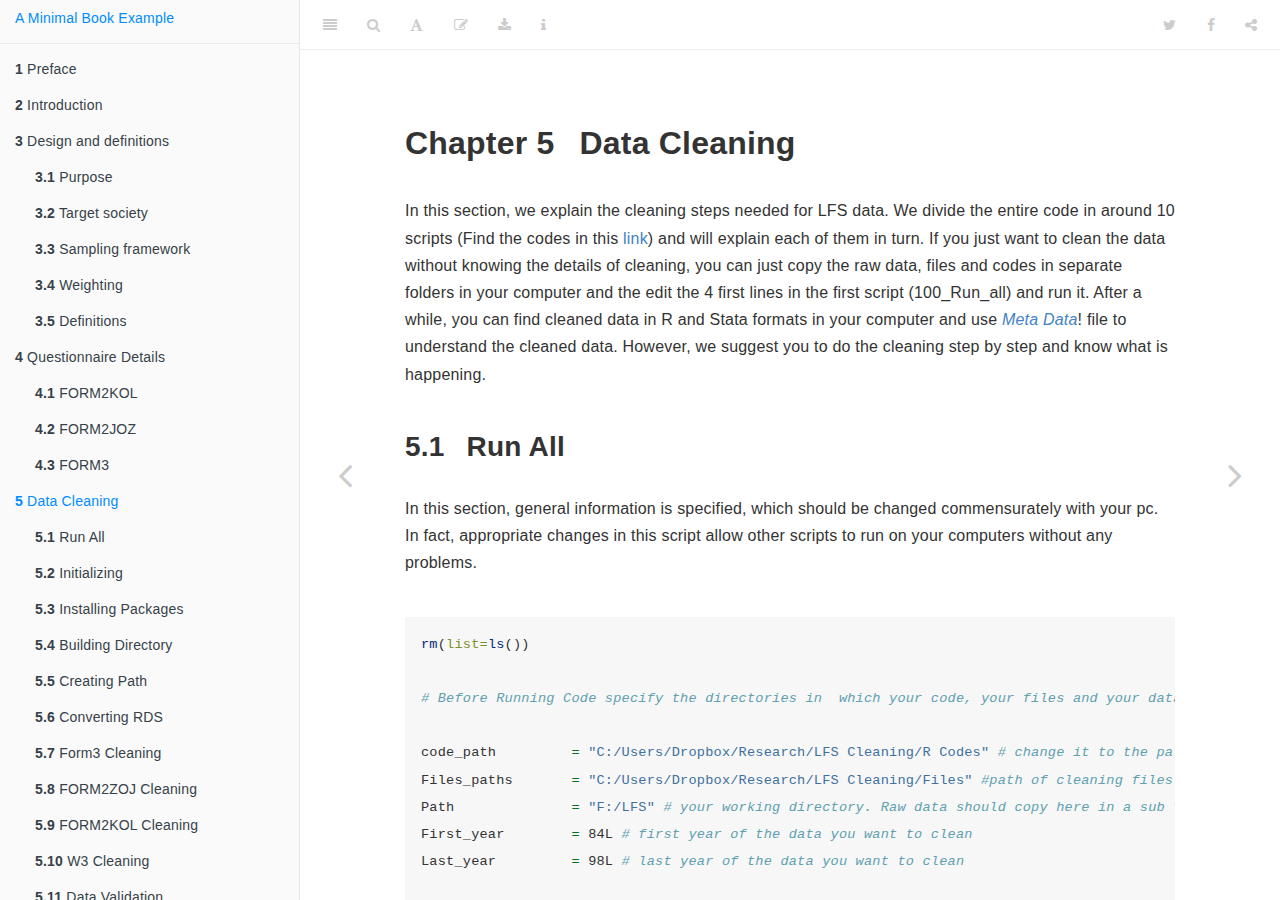
==== docs/data-cleaning.html @ 7b684237 "creating doc folder and update index.Rmd" ====
<!DOCTYPE html>
<html lang="" xml:lang="">
<head>

  <meta charset="utf-8" />
  <meta http-equiv="X-UA-Compatible" content="IE=edge" />
  <title>Chapter 5 Data Cleaning | Iran Labor Force Survey</title>
  <meta name="description" content="This is a minimal example of using the bookdown package to write a book. The output format for this example is bookdown::gitbook." />
  <meta name="generator" content="bookdown 0.22 and GitBook 2.6.7" />

  <meta property="og:title" content="Chapter 5 Data Cleaning | Iran Labor Force Survey" />
  <meta property="og:type" content="book" />
  
  
  <meta property="og:description" content="This is a minimal example of using the bookdown package to write a book. The output format for this example is bookdown::gitbook." />
  <meta name="github-repo" content="rstudio/bookdown-demo" />

  <meta name="twitter:card" content="summary" />
  <meta name="twitter:title" content="Chapter 5 Data Cleaning | Iran Labor Force Survey" />
  
  <meta name="twitter:description" content="This is a minimal example of using the bookdown package to write a book. The output format for this example is bookdown::gitbook." />
  

<meta name="author" content="Naser Amanzadeh, Ali Naghizadeh" />



  <meta name="viewport" content="width=device-width, initial-scale=1" />
  <meta name="apple-mobile-web-app-capable" content="yes" />
  <meta name="apple-mobile-web-app-status-bar-style" content="black" />
  
  
<link rel="prev" href="questionnaire-details.html"/>
<link rel="next" href="descriptive-evidence.html"/>
<script src="libs/header-attrs-2.9/header-attrs.js"></script>
<script src="libs/jquery-2.2.3/jquery.min.js"></script>
<link href="libs/gitbook-2.6.7/css/style.css" rel="stylesheet" />
<link href="libs/gitbook-2.6.7/css/plugin-table.css" rel="stylesheet" />
<link href="libs/gitbook-2.6.7/css/plugin-bookdown.css" rel="stylesheet" />
<link href="libs/gitbook-2.6.7/css/plugin-highlight.css" rel="stylesheet" />
<link href="libs/gitbook-2.6.7/css/plugin-search.css" rel="stylesheet" />
<link href="libs/gitbook-2.6.7/css/plugin-fontsettings.css" rel="stylesheet" />
<link href="libs/gitbook-2.6.7/css/plugin-clipboard.css" rel="stylesheet" />









<link href="libs/anchor-sections-1.0.1/anchor-sections.css" rel="stylesheet" />
<script src="libs/anchor-sections-1.0.1/anchor-sections.js"></script>
<script src="libs/kePrint-0.0.1/kePrint.js"></script>
<link href="libs/lightable-0.0.1/lightable.css" rel="stylesheet" />
<link href="libs/bsTable-3.3.7/bootstrapTable.min.css" rel="stylesheet" />
<script src="libs/bsTable-3.3.7/bootstrapTable.js"></script>


<style type="text/css">
pre > code.sourceCode { white-space: pre; position: relative; }
pre > code.sourceCode > span { display: inline-block; line-height: 1.25; }
pre > code.sourceCode > span:empty { height: 1.2em; }
.sourceCode { overflow: visible; }
code.sourceCode > span { color: inherit; text-decoration: inherit; }
pre.sourceCode { margin: 0; }
@media screen {
div.sourceCode { overflow: auto; }
}
@media print {
pre > code.sourceCode { white-space: pre-wrap; }
pre > code.sourceCode > span { text-indent: -5em; padding-left: 5em; }
}
pre.numberSource code
  { counter-reset: source-line 0; }
pre.numberSource code > span
  { position: relative; left: -4em; counter-increment: source-line; }
pre.numberSource code > span > a:first-child::before
  { content: counter(source-line);
    position: relative; left: -1em; text-align: right; vertical-align: baseline;
    border: none; display: inline-block;
    -webkit-touch-callout: none; -webkit-user-select: none;
    -khtml-user-select: none; -moz-user-select: none;
    -ms-user-select: none; user-select: none;
    padding: 0 4px; width: 4em;
    color: #aaaaaa;
  }
pre.numberSource { margin-left: 3em; border-left: 1px solid #aaaaaa;  padding-left: 4px; }
div.sourceCode
  {   }
@media screen {
pre > code.sourceCode > span > a:first-child::before { text-decoration: underline; }
}
code span.al { color: #ff0000; font-weight: bold; } /* Alert */
code span.an { color: #60a0b0; font-weight: bold; font-style: italic; } /* Annotation */
code span.at { color: #7d9029; } /* Attribute */
code span.bn { color: #40a070; } /* BaseN */
code span.bu { } /* BuiltIn */
code span.cf { color: #007020; font-weight: bold; } /* ControlFlow */
code span.ch { color: #4070a0; } /* Char */
code span.cn { color: #880000; } /* Constant */
code span.co { color: #60a0b0; font-style: italic; } /* Comment */
code span.cv { color: #60a0b0; font-weight: bold; font-style: italic; } /* CommentVar */
code span.do { color: #ba2121; font-style: italic; } /* Documentation */
code span.dt { color: #902000; } /* DataType */
code span.dv { color: #40a070; } /* DecVal */
code span.er { color: #ff0000; font-weight: bold; } /* Error */
code span.ex { } /* Extension */
code span.fl { color: #40a070; } /* Float */
code span.fu { color: #06287e; } /* Function */
code span.im { } /* Import */
code span.in { color: #60a0b0; font-weight: bold; font-style: italic; } /* Information */
code span.kw { color: #007020; font-weight: bold; } /* Keyword */
code span.op { color: #666666; } /* Operator */
code span.ot { color: #007020; } /* Other */
code span.pp { color: #bc7a00; } /* Preprocessor */
code span.sc { color: #4070a0; } /* SpecialChar */
code span.ss { color: #bb6688; } /* SpecialString */
code span.st { color: #4070a0; } /* String */
code span.va { color: #19177c; } /* Variable */
code span.vs { color: #4070a0; } /* VerbatimString */
code span.wa { color: #60a0b0; font-weight: bold; font-style: italic; } /* Warning */
</style>


<link rel="stylesheet" href="style.css" type="text/css" />
</head>

<body>



  <div class="book without-animation with-summary font-size-2 font-family-1" data-basepath=".">

    <div class="book-summary">
      <nav role="navigation">

<ul class="summary">
<li><a href="./">A Minimal Book Example</a></li>

<li class="divider"></li>
<li class="chapter" data-level="1" data-path="index.html"><a href="index.html"><i class="fa fa-check"></i><b>1</b> Preface</a></li>
<li class="chapter" data-level="2" data-path="intro.html"><a href="intro.html"><i class="fa fa-check"></i><b>2</b> Introduction</a></li>
<li class="chapter" data-level="3" data-path="Design-Definitions.html"><a href="Design-Definitions.html"><i class="fa fa-check"></i><b>3</b> Design and definitions</a>
<ul>
<li class="chapter" data-level="3.1" data-path="Design-Definitions.html"><a href="Design-Definitions.html#purpose"><i class="fa fa-check"></i><b>3.1</b> Purpose</a></li>
<li class="chapter" data-level="3.2" data-path="Design-Definitions.html"><a href="Design-Definitions.html#target-society"><i class="fa fa-check"></i><b>3.2</b> Target society</a></li>
<li class="chapter" data-level="3.3" data-path="Design-Definitions.html"><a href="Design-Definitions.html#sampling-framework"><i class="fa fa-check"></i><b>3.3</b> Sampling framework</a></li>
<li class="chapter" data-level="3.4" data-path="Design-Definitions.html"><a href="Design-Definitions.html#weighting"><i class="fa fa-check"></i><b>3.4</b> Weighting</a></li>
<li class="chapter" data-level="3.5" data-path="Design-Definitions.html"><a href="Design-Definitions.html#definitions"><i class="fa fa-check"></i><b>3.5</b> Definitions</a></li>
</ul></li>
<li class="chapter" data-level="4" data-path="questionnaire-details.html"><a href="questionnaire-details.html"><i class="fa fa-check"></i><b>4</b> Questionnaire Details</a>
<ul>
<li class="chapter" data-level="4.1" data-path="questionnaire-details.html"><a href="questionnaire-details.html#form2kol"><i class="fa fa-check"></i><b>4.1</b> FORM2KOL</a></li>
<li class="chapter" data-level="4.2" data-path="questionnaire-details.html"><a href="questionnaire-details.html#form2joz"><i class="fa fa-check"></i><b>4.2</b> FORM2JOZ</a></li>
<li class="chapter" data-level="4.3" data-path="questionnaire-details.html"><a href="questionnaire-details.html#form3"><i class="fa fa-check"></i><b>4.3</b> FORM3</a></li>
</ul></li>
<li class="chapter" data-level="5" data-path="data-cleaning.html"><a href="data-cleaning.html"><i class="fa fa-check"></i><b>5</b> Data Cleaning</a>
<ul>
<li class="chapter" data-level="5.1" data-path="data-cleaning.html"><a href="data-cleaning.html#run-all"><i class="fa fa-check"></i><b>5.1</b> Run All</a></li>
<li class="chapter" data-level="5.2" data-path="data-cleaning.html"><a href="data-cleaning.html#initializing"><i class="fa fa-check"></i><b>5.2</b> Initializing</a></li>
<li class="chapter" data-level="5.3" data-path="data-cleaning.html"><a href="data-cleaning.html#installing-packages"><i class="fa fa-check"></i><b>5.3</b> Installing Packages</a></li>
<li class="chapter" data-level="5.4" data-path="data-cleaning.html"><a href="data-cleaning.html#building-directory"><i class="fa fa-check"></i><b>5.4</b> Building Directory</a></li>
<li class="chapter" data-level="5.5" data-path="data-cleaning.html"><a href="data-cleaning.html#creating-path"><i class="fa fa-check"></i><b>5.5</b> Creating Path</a></li>
<li class="chapter" data-level="5.6" data-path="data-cleaning.html"><a href="data-cleaning.html#converting-rds"><i class="fa fa-check"></i><b>5.6</b> Converting RDS</a></li>
<li class="chapter" data-level="5.7" data-path="data-cleaning.html"><a href="data-cleaning.html#form3-cleaning"><i class="fa fa-check"></i><b>5.7</b> Form3 Cleaning</a>
<ul>
<li class="chapter" data-level="5.7.1" data-path="data-cleaning.html"><a href="data-cleaning.html#renaming-variables-and-integrating-data"><i class="fa fa-check"></i><b>5.7.1</b> Renaming variables and integrating data</a></li>
<li class="chapter" data-level="5.7.2" data-path="data-cleaning.html"><a href="data-cleaning.html#label-assimilations"><i class="fa fa-check"></i><b>5.7.2</b> Label assimilations</a></li>
<li class="chapter" data-level="5.7.3" data-path="data-cleaning.html"><a href="data-cleaning.html#unknowns"><i class="fa fa-check"></i><b>5.7.3</b> Unknowns</a></li>
<li class="chapter" data-level="5.7.4" data-path="data-cleaning.html"><a href="data-cleaning.html#creating-nr"><i class="fa fa-check"></i><b>5.7.4</b> Creating NR</a></li>
<li class="chapter" data-level="5.7.5" data-path="data-cleaning.html"><a href="data-cleaning.html#changing-type-of-variables"><i class="fa fa-check"></i><b>5.7.5</b> Changing type of variables</a></li>
<li class="chapter" data-level="5.7.6" data-path="data-cleaning.html"><a href="data-cleaning.html#correcting-time-and-day-inconsistencies"><i class="fa fa-check"></i><b>5.7.6</b> Correcting time and day inconsistencies</a></li>
<li class="chapter" data-level="5.7.7" data-path="data-cleaning.html"><a href="data-cleaning.html#integrating-f3_d10"><i class="fa fa-check"></i><b>5.7.7</b> Integrating F3_D10</a></li>
</ul></li>
<li class="chapter" data-level="5.8" data-path="data-cleaning.html"><a href="data-cleaning.html#form2zoj-cleaning"><i class="fa fa-check"></i><b>5.8</b> FORM2ZOJ Cleaning</a>
<ul>
<li class="chapter" data-level="5.8.1" data-path="data-cleaning.html"><a href="data-cleaning.html#renaming-variables-and-integrating-data-1"><i class="fa fa-check"></i><b>5.8.1</b> Renaming variables and integrating data</a></li>
<li class="chapter" data-level="5.8.2" data-path="data-cleaning.html"><a href="data-cleaning.html#changing-type-renaming-labels-creating-nr"><i class="fa fa-check"></i><b>5.8.2</b> Changing Type, Renaming Labels, Creating NR</a></li>
</ul></li>
<li class="chapter" data-level="5.9" data-path="data-cleaning.html"><a href="data-cleaning.html#form2kol-cleaning"><i class="fa fa-check"></i><b>5.9</b> FORM2KOL Cleaning</a></li>
<li class="chapter" data-level="5.10" data-path="data-cleaning.html"><a href="data-cleaning.html#w3-cleaning"><i class="fa fa-check"></i><b>5.10</b> W3 Cleaning</a>
<ul>
<li class="chapter" data-level="5.10.1" data-path="data-cleaning.html"><a href="data-cleaning.html#renaming-variables-and-integrating-data-2"><i class="fa fa-check"></i><b>5.10.1</b> Renaming variables and integrating data</a></li>
<li class="chapter" data-level="5.10.2" data-path="data-cleaning.html"><a href="data-cleaning.html#weigthadjusment"><i class="fa fa-check"></i><b>5.10.2</b> WeigthAdjusment</a></li>
</ul></li>
<li class="chapter" data-level="5.11" data-path="data-cleaning.html"><a href="data-cleaning.html#data-validation"><i class="fa fa-check"></i><b>5.11</b> Data Validation</a></li>
<li class="chapter" data-level="5.12" data-path="data-cleaning.html"><a href="data-cleaning.html#exporting-dta"><i class="fa fa-check"></i><b>5.12</b> Exporting DTA</a></li>
<li class="chapter" data-level="5.13" data-path="data-cleaning.html"><a href="data-cleaning.html#correcting-inconsistencies"><i class="fa fa-check"></i><b>5.13</b> Correcting Inconsistencies</a>
<ul>
<li class="chapter" data-level="5.13.1" data-path="data-cleaning.html"><a href="data-cleaning.html#panel-inconsistency"><i class="fa fa-check"></i><b>5.13.1</b> Panel Inconsistency</a></li>
</ul></li>
</ul></li>
<li class="chapter" data-level="6" data-path="descriptive-evidence.html"><a href="descriptive-evidence.html"><i class="fa fa-check"></i><b>6</b> Descriptive Evidence</a>
<ul>
<li class="chapter" data-level="6.1" data-path="descriptive-evidence.html"><a href="descriptive-evidence.html#employment"><i class="fa fa-check"></i><b>6.1</b> Employment</a></li>
<li class="chapter" data-level="6.2" data-path="descriptive-evidence.html"><a href="descriptive-evidence.html#unemployment"><i class="fa fa-check"></i><b>6.2</b> Unemployment</a></li>
<li class="chapter" data-level="6.3" data-path="descriptive-evidence.html"><a href="descriptive-evidence.html#participation"><i class="fa fa-check"></i><b>6.3</b> Participation</a></li>
</ul></li>
<li class="chapter" data-level="" data-path="references.html"><a href="references.html"><i class="fa fa-check"></i>References</a></li>
<li class="divider"></li>
<li><a href="https://github.com/rstudio/bookdown" target="blank">Published with bookdown</a></li>

</ul>

      </nav>
    </div>

    <div class="book-body">
      <div class="body-inner">
        <div class="book-header" role="navigation">
          <h1>
            <i class="fa fa-circle-o-notch fa-spin"></i><a href="./">Iran Labor Force Survey</a>
          </h1>
        </div>

        <div class="page-wrapper" tabindex="-1" role="main">
          <div class="page-inner">

            <section class="normal" id="section-">
<div id="data-cleaning" class="section level1" number="5">
<h1><span class="header-section-number">Chapter 5</span> Data Cleaning</h1>
<p>In this section, we explain the cleaning steps needed for LFS data. We divide the entire code in around 10 scripts (Find the codes in this <a href="https://github.com/TeIAS-LFS/Iran-Labor-Force-Survey/tree/master/R%20Codes">link</a>) and will explain each of them in turn. If you just want to clean the data without knowing the details of cleaning, you can just copy the raw data, files and codes in separate folders in your computer and the edit the 4 first lines in the first script (100_Run_all) and run it. After a while, you can find cleaned data in R and Stata formats in your computer and use <a href="https://github.com/TeIAS-LFS/Iran-Labor-Force-Survey/blob/master/Files/Meta_Data.xlsx"><em>Meta Data</em></a>! file to understand the cleaned data. However, we suggest you to do the cleaning step by step and know what is happening.</p>
<div id="run-all" class="section level2" number="5.1">
<h2><span class="header-section-number">5.1</span> Run All</h2>
<p>In this section, general information is specified, which should be changed commensurately with your pc. In fact, appropriate changes in this script allow other scripts to run on your computers without any problems.<br />
 </p>
<div class="sourceCode" id="cb1"><pre class="sourceCode r"><code class="sourceCode r"><span id="cb1-1"><a href="data-cleaning.html#cb1-1" aria-hidden="true" tabindex="-1"></a><span class="fu">rm</span>(<span class="at">list=</span><span class="fu">ls</span>())</span>
<span id="cb1-2"><a href="data-cleaning.html#cb1-2" aria-hidden="true" tabindex="-1"></a></span>
<span id="cb1-3"><a href="data-cleaning.html#cb1-3" aria-hidden="true" tabindex="-1"></a><span class="co"># Before Running Code specify the directories in  which your code, your files and your data stored.</span></span>
<span id="cb1-4"><a href="data-cleaning.html#cb1-4" aria-hidden="true" tabindex="-1"></a></span>
<span id="cb1-5"><a href="data-cleaning.html#cb1-5" aria-hidden="true" tabindex="-1"></a>code_path         <span class="ot">=</span> <span class="st">&quot;C:/Users/Dropbox/Research/LFS Cleaning/R Codes&quot;</span> <span class="co"># change it to the path of codes in your computer. Find the codes here (link)</span></span>
<span id="cb1-6"><a href="data-cleaning.html#cb1-6" aria-hidden="true" tabindex="-1"></a>Files_paths       <span class="ot">=</span> <span class="st">&quot;C:/Users/Dropbox/Research/LFS Cleaning/Files&quot;</span> <span class="co">#path of cleaning files (not raw data) in your computer. Find the cleaning files here (link)</span></span>
<span id="cb1-7"><a href="data-cleaning.html#cb1-7" aria-hidden="true" tabindex="-1"></a>Path              <span class="ot">=</span> <span class="st">&quot;F:/LFS&quot;</span> <span class="co"># your working directory. Raw data should copy here in a sub folder named &quot;Raw data&quot;</span></span>
<span id="cb1-8"><a href="data-cleaning.html#cb1-8" aria-hidden="true" tabindex="-1"></a>First_year        <span class="ot">=</span> 84L <span class="co"># first year of the data you want to clean</span></span>
<span id="cb1-9"><a href="data-cleaning.html#cb1-9" aria-hidden="true" tabindex="-1"></a>Last_year         <span class="ot">=</span> 98L <span class="co"># last year of the data you want to clean</span></span>
<span id="cb1-10"><a href="data-cleaning.html#cb1-10" aria-hidden="true" tabindex="-1"></a></span>
<span id="cb1-11"><a href="data-cleaning.html#cb1-11" aria-hidden="true" tabindex="-1"></a></span>
<span id="cb1-12"><a href="data-cleaning.html#cb1-12" aria-hidden="true" tabindex="-1"></a><span class="fu">source</span>(<span class="fu">paste0</span>(code_path,<span class="st">&quot;/&quot;</span>,<span class="st">&quot;101Initializing.R&quot;</span>))</span>
<span id="cb1-13"><a href="data-cleaning.html#cb1-13" aria-hidden="true" tabindex="-1"></a><span class="fu">source</span>(<span class="fu">paste0</span>(code_path,<span class="st">&quot;/&quot;</span>,<span class="st">&quot;110_Installing_packages.R&quot;</span>))</span>
<span id="cb1-14"><a href="data-cleaning.html#cb1-14" aria-hidden="true" tabindex="-1"></a><span class="fu">source</span>(<span class="fu">paste0</span>(code_path,<span class="st">&quot;/&quot;</span>,<span class="st">&quot;120_Building_directory.R&quot;</span>))</span>
<span id="cb1-15"><a href="data-cleaning.html#cb1-15" aria-hidden="true" tabindex="-1"></a><span class="fu">source</span>(<span class="fu">paste0</span>(code_path,<span class="st">&quot;/&quot;</span>,<span class="st">&quot;140_Create_path.R&quot;</span>))</span>
<span id="cb1-16"><a href="data-cleaning.html#cb1-16" aria-hidden="true" tabindex="-1"></a><span class="fu">source</span>(<span class="fu">paste0</span>(code_path,<span class="st">&quot;/&quot;</span>,<span class="st">&quot;150_Converting_RDS.R&quot;</span>))</span>
<span id="cb1-17"><a href="data-cleaning.html#cb1-17" aria-hidden="true" tabindex="-1"></a><span class="fu">source</span>(<span class="fu">paste0</span>(code_path,<span class="st">&quot;/&quot;</span>,<span class="st">&quot;160_Form3_Cleaning.R&quot;</span>))</span>
<span id="cb1-18"><a href="data-cleaning.html#cb1-18" aria-hidden="true" tabindex="-1"></a><span class="fu">source</span>(<span class="fu">paste0</span>(code_path,<span class="st">&quot;/&quot;</span>,<span class="st">&quot;170_Form2joz_Cleaning.R&quot;</span>))</span>
<span id="cb1-19"><a href="data-cleaning.html#cb1-19" aria-hidden="true" tabindex="-1"></a><span class="fu">source</span>(<span class="fu">paste0</span>(code_path,<span class="st">&quot;/&quot;</span>,<span class="st">&quot;180_Form2kol_Cleaning.R&quot;</span>))</span>
<span id="cb1-20"><a href="data-cleaning.html#cb1-20" aria-hidden="true" tabindex="-1"></a><span class="fu">source</span>(<span class="fu">paste0</span>(code_path,<span class="st">&quot;/&quot;</span>,<span class="st">&quot;190_W3_Cleaning.R&quot;</span>))</span>
<span id="cb1-21"><a href="data-cleaning.html#cb1-21" aria-hidden="true" tabindex="-1"></a><span class="fu">source</span>(<span class="fu">paste0</span>(code_path,<span class="st">&quot;/&quot;</span>,<span class="st">&quot;200_Exporting_DTA.R&quot;</span>))</span></code></pre></div>
</div>
<div id="initializing" class="section level2" number="5.2">
<h2><span class="header-section-number">5.2</span> Initializing</h2>
<p>in this script, we specify the name of folders and path of them. You can change them or just use these default names.</p>
<div class="sourceCode" id="cb2"><pre class="sourceCode r"><code class="sourceCode r"><span id="cb2-1"><a href="data-cleaning.html#cb2-1" aria-hidden="true" tabindex="-1"></a>Raw_data          <span class="ot">=</span> <span class="st">&quot;Raw data&quot;</span></span>
<span id="cb2-2"><a href="data-cleaning.html#cb2-2" aria-hidden="true" tabindex="-1"></a>Imported_data     <span class="ot">=</span> <span class="st">&quot;Imported data&quot;</span></span>
<span id="cb2-3"><a href="data-cleaning.html#cb2-3" aria-hidden="true" tabindex="-1"></a>Processd_data     <span class="ot">=</span> <span class="st">&quot;Processed data&quot;</span></span>
<span id="cb2-4"><a href="data-cleaning.html#cb2-4" aria-hidden="true" tabindex="-1"></a>Processd_data_dta <span class="ot">=</span> <span class="st">&quot;processed data DTA&quot;</span></span>
<span id="cb2-5"><a href="data-cleaning.html#cb2-5" aria-hidden="true" tabindex="-1"></a>Col_names         <span class="ot">=</span> <span class="st">&quot;LFS_Col_name.xlsx&quot;</span></span>
<span id="cb2-6"><a href="data-cleaning.html#cb2-6" aria-hidden="true" tabindex="-1"></a>F2J_Labels        <span class="ot">=</span> <span class="st">&quot;Form2joz_Labels.xlsx&quot;</span></span>
<span id="cb2-7"><a href="data-cleaning.html#cb2-7" aria-hidden="true" tabindex="-1"></a>F3_Labels         <span class="ot">=</span> <span class="st">&quot;Form3_Labels.xlsx&quot;</span></span>
<span id="cb2-8"><a href="data-cleaning.html#cb2-8" aria-hidden="true" tabindex="-1"></a>Season            <span class="ot">=</span> <span class="fu">c</span>(<span class="st">&quot;01&quot;</span>,<span class="st">&quot;02&quot;</span>,<span class="st">&quot;03&quot;</span>,<span class="st">&quot;04&quot;</span>)</span>
<span id="cb2-9"><a href="data-cleaning.html#cb2-9" aria-hidden="true" tabindex="-1"></a>N                 <span class="ot">=</span> First_year<span class="sc">:</span>Last_year</span>
<span id="cb2-10"><a href="data-cleaning.html#cb2-10" aria-hidden="true" tabindex="-1"></a></span>
<span id="cb2-11"><a href="data-cleaning.html#cb2-11" aria-hidden="true" tabindex="-1"></a>Raw_data_path          <span class="ot">=</span> <span class="fu">paste0</span>(Path,<span class="st">&quot;/&quot;</span>,Raw_data)</span>
<span id="cb2-12"><a href="data-cleaning.html#cb2-12" aria-hidden="true" tabindex="-1"></a>Imported_data_path     <span class="ot">=</span> <span class="fu">paste0</span>(Path,<span class="st">&quot;/&quot;</span>,Imported_data)</span>
<span id="cb2-13"><a href="data-cleaning.html#cb2-13" aria-hidden="true" tabindex="-1"></a>Processd_data_Path     <span class="ot">=</span> <span class="fu">paste0</span>(Path,<span class="st">&quot;/&quot;</span>,Processd_data)</span>
<span id="cb2-14"><a href="data-cleaning.html#cb2-14" aria-hidden="true" tabindex="-1"></a>Processd_data_Path_dta <span class="ot">=</span> <span class="fu">paste0</span>(Path,<span class="st">&quot;/&quot;</span>,Processd_data_dta)</span>
<span id="cb2-15"><a href="data-cleaning.html#cb2-15" aria-hidden="true" tabindex="-1"></a>Col_name_path          <span class="ot">=</span> <span class="fu">paste0</span>(Files_paths,<span class="st">&quot;/&quot;</span>,Col_names)</span>
<span id="cb2-16"><a href="data-cleaning.html#cb2-16" aria-hidden="true" tabindex="-1"></a>F2J_Labels_path        <span class="ot">=</span> <span class="fu">paste0</span>(Files_paths,<span class="st">&quot;/&quot;</span>,F2J_Labels)</span>
<span id="cb2-17"><a href="data-cleaning.html#cb2-17" aria-hidden="true" tabindex="-1"></a>F3_Labels_path         <span class="ot">=</span> <span class="fu">paste0</span>(Files_paths,<span class="st">&quot;/&quot;</span>,F3_Labels)</span></code></pre></div>
</div>
<div id="installing-packages" class="section level2" number="5.3">
<h2><span class="header-section-number">5.3</span> Installing Packages</h2>
<p>This section lists the packages required for the data cleaning process. It downloads, installs and loads packages that do not exist on your computer. And it only loads pre-installed packages.<br />
 </p>
<div class="sourceCode" id="cb3"><pre class="sourceCode r"><code class="sourceCode r"><span id="cb3-1"><a href="data-cleaning.html#cb3-1" aria-hidden="true" tabindex="-1"></a>pkglist <span class="ot">&lt;-</span> <span class="fu">c</span>(<span class="st">&quot;tidyverse&quot;</span>,<span class="st">&quot;readxl&quot;</span>,<span class="st">&quot;foreign&quot;</span>,<span class="st">&quot;writexl&quot;</span>,<span class="st">&quot;RODBC&quot;</span>,<span class="st">&quot;data.table&quot;</span>,<span class="st">&quot;stringi&quot;</span>,</span>
<span id="cb3-2"><a href="data-cleaning.html#cb3-2" aria-hidden="true" tabindex="-1"></a>             <span class="st">&quot;plyr&quot;</span>,<span class="st">&quot;rio&quot;</span>,<span class="st">&quot;haven&quot;</span>,<span class="st">&quot;kableExtra&quot;</span>,<span class="st">&quot;ggpubr&quot;</span>)</span>
<span id="cb3-3"><a href="data-cleaning.html#cb3-3" aria-hidden="true" tabindex="-1"></a></span>
<span id="cb3-4"><a href="data-cleaning.html#cb3-4" aria-hidden="true" tabindex="-1"></a></span>
<span id="cb3-5"><a href="data-cleaning.html#cb3-5" aria-hidden="true" tabindex="-1"></a><span class="cf">for</span> (package <span class="cf">in</span> pkglist){</span>
<span id="cb3-6"><a href="data-cleaning.html#cb3-6" aria-hidden="true" tabindex="-1"></a>  <span class="cf">if</span> ((<span class="fu">eval</span>(<span class="fu">parse</span>(<span class="at">text =</span> <span class="fu">paste0</span>(<span class="st">&quot;require(&quot;</span>,package,<span class="st">&quot;)&quot;</span>)))<span class="sc">==</span><span class="cn">FALSE</span>)) {</span>
<span id="cb3-7"><a href="data-cleaning.html#cb3-7" aria-hidden="true" tabindex="-1"></a>    <span class="fu">install.packages</span>(package)</span>
<span id="cb3-8"><a href="data-cleaning.html#cb3-8" aria-hidden="true" tabindex="-1"></a>    }</span>
<span id="cb3-9"><a href="data-cleaning.html#cb3-9" aria-hidden="true" tabindex="-1"></a>}</span></code></pre></div>
</div>
<div id="building-directory" class="section level2" number="5.4">
<h2><span class="header-section-number">5.4</span> Building Directory</h2>
<p>Running this script, similar to how raw data is stored on your computer, creates new folders to store raw data in RDS format without any changes.
Also, a Processed data folder and sub-folders are created for each year to put the cleaned data in it.</p>
<p>This script consists of three blocks. In the first block, it checks to see if there is a raw data folder on your PC, and if it exists, it tells you to make sure it is not empty.
 </p>
<div class="sourceCode" id="cb4"><pre class="sourceCode r"><code class="sourceCode r"><span id="cb4-1"><a href="data-cleaning.html#cb4-1" aria-hidden="true" tabindex="-1"></a><span class="cf">if</span> (<span class="fu">file.exists</span>(Path)){</span>
<span id="cb4-2"><a href="data-cleaning.html#cb4-2" aria-hidden="true" tabindex="-1"></a>  <span class="cf">if</span>(<span class="fu">file.exists</span>(Raw_data_path)){</span>
<span id="cb4-3"><a href="data-cleaning.html#cb4-3" aria-hidden="true" tabindex="-1"></a>    <span class="fu">print</span>(<span class="st">&quot;you have Raw_data folder in your PC, make sure this folder was not empty&quot;</span>)</span>
<span id="cb4-4"><a href="data-cleaning.html#cb4-4" aria-hidden="true" tabindex="-1"></a>  }<span class="cf">else</span>{</span>
<span id="cb4-5"><a href="data-cleaning.html#cb4-5" aria-hidden="true" tabindex="-1"></a>    <span class="fu">print</span>(<span class="st">&quot;you have no raw data&quot;</span>)</span>
<span id="cb4-6"><a href="data-cleaning.html#cb4-6" aria-hidden="true" tabindex="-1"></a>  }</span>
<span id="cb4-7"><a href="data-cleaning.html#cb4-7" aria-hidden="true" tabindex="-1"></a>}<span class="cf">else</span>{</span>
<span id="cb4-8"><a href="data-cleaning.html#cb4-8" aria-hidden="true" tabindex="-1"></a>  <span class="fu">dir.create</span>(Path)</span>
<span id="cb4-9"><a href="data-cleaning.html#cb4-9" aria-hidden="true" tabindex="-1"></a>}</span></code></pre></div>
<p>In the second block, it creates an imported data folder just like the raw data folder(this folder is a copy of the <em>Raw data</em> folder without any data and with a new name which is <em>imported data</em>)<br />
 </p>
<div class="sourceCode" id="cb5"><pre class="sourceCode r"><code class="sourceCode r"><span id="cb5-1"><a href="data-cleaning.html#cb5-1" aria-hidden="true" tabindex="-1"></a>RDFP <span class="ot">&lt;-</span> <span class="fu">list.dirs</span>(<span class="fu">paste0</span>(Raw_data_path)) <span class="co">#raw data folders path</span></span>
<span id="cb5-2"><a href="data-cleaning.html#cb5-2" aria-hidden="true" tabindex="-1"></a>IDFP <span class="ot">&lt;-</span> <span class="fu">str_replace</span>(RDFP,Raw_data,Imported_data) <span class="co">#imported data folder path</span></span>
<span id="cb5-3"><a href="data-cleaning.html#cb5-3" aria-hidden="true" tabindex="-1"></a><span class="cf">for</span> (i <span class="cf">in</span> <span class="dv">1</span><span class="sc">:</span><span class="fu">length</span>(IDFP)) {</span>
<span id="cb5-4"><a href="data-cleaning.html#cb5-4" aria-hidden="true" tabindex="-1"></a>  <span class="cf">if</span> (<span class="fu">file.exists</span>(IDFP[i])) {</span>
<span id="cb5-5"><a href="data-cleaning.html#cb5-5" aria-hidden="true" tabindex="-1"></a>    <span class="cn">NULL</span></span>
<span id="cb5-6"><a href="data-cleaning.html#cb5-6" aria-hidden="true" tabindex="-1"></a>  }<span class="cf">else</span>{</span>
<span id="cb5-7"><a href="data-cleaning.html#cb5-7" aria-hidden="true" tabindex="-1"></a>    <span class="fu">dir.create</span>(IDFP[i])</span>
<span id="cb5-8"><a href="data-cleaning.html#cb5-8" aria-hidden="true" tabindex="-1"></a>  }</span>
<span id="cb5-9"><a href="data-cleaning.html#cb5-9" aria-hidden="true" tabindex="-1"></a>}</span></code></pre></div>
<p>Finally, in the third block, it creates a processed data folder that cleaned data will be stored in it.
 </p>
<div class="sourceCode" id="cb6"><pre class="sourceCode r"><code class="sourceCode r"><span id="cb6-1"><a href="data-cleaning.html#cb6-1" aria-hidden="true" tabindex="-1"></a><span class="cf">if</span>(<span class="fu">file.exists</span>(Processd_data_Path)){</span>
<span id="cb6-2"><a href="data-cleaning.html#cb6-2" aria-hidden="true" tabindex="-1"></a>  <span class="cf">for</span> (year <span class="cf">in</span> N){</span>
<span id="cb6-3"><a href="data-cleaning.html#cb6-3" aria-hidden="true" tabindex="-1"></a>    <span class="cf">if</span>(<span class="fu">file.exists</span>(<span class="fu">paste0</span>(Processd_data_Path,<span class="st">&quot;/&quot;</span>,year))){</span>
<span id="cb6-4"><a href="data-cleaning.html#cb6-4" aria-hidden="true" tabindex="-1"></a>      <span class="cn">NULL</span></span>
<span id="cb6-5"><a href="data-cleaning.html#cb6-5" aria-hidden="true" tabindex="-1"></a>      }<span class="cf">else</span>{</span>
<span id="cb6-6"><a href="data-cleaning.html#cb6-6" aria-hidden="true" tabindex="-1"></a>        <span class="fu">dir.create</span>(<span class="fu">paste0</span>(Processd_data_Path,<span class="st">&quot;/&quot;</span>,year))</span>
<span id="cb6-7"><a href="data-cleaning.html#cb6-7" aria-hidden="true" tabindex="-1"></a>      }</span>
<span id="cb6-8"><a href="data-cleaning.html#cb6-8" aria-hidden="true" tabindex="-1"></a>    }</span>
<span id="cb6-9"><a href="data-cleaning.html#cb6-9" aria-hidden="true" tabindex="-1"></a>  }<span class="cf">else</span>{</span>
<span id="cb6-10"><a href="data-cleaning.html#cb6-10" aria-hidden="true" tabindex="-1"></a>    <span class="fu">dir.create</span>(Processd_data_Path)</span>
<span id="cb6-11"><a href="data-cleaning.html#cb6-11" aria-hidden="true" tabindex="-1"></a>    <span class="cf">for</span> (year <span class="cf">in</span> N) {</span>
<span id="cb6-12"><a href="data-cleaning.html#cb6-12" aria-hidden="true" tabindex="-1"></a>      <span class="fu">dir.create</span>(<span class="fu">paste0</span>(Processd_data_Path,<span class="st">&quot;/&quot;</span>,year))</span>
<span id="cb6-13"><a href="data-cleaning.html#cb6-13" aria-hidden="true" tabindex="-1"></a>    }</span>
<span id="cb6-14"><a href="data-cleaning.html#cb6-14" aria-hidden="true" tabindex="-1"></a>}</span></code></pre></div>
</div>
<div id="creating-path" class="section level2" number="5.5">
<h2><span class="header-section-number">5.5</span> Creating Path</h2>
<p>This section aims to write a code in which the address of all the raw data stored in the “Raw_path” vector. Also, a new vector is created from this vector, which is the address of Raw data in RDS format.
In fact, building these two vectors helps to change the format of data easily.  </p>
<div class="sourceCode" id="cb7"><pre class="sourceCode r"><code class="sourceCode r"><span id="cb7-1"><a href="data-cleaning.html#cb7-1" aria-hidden="true" tabindex="-1"></a><span class="fu">library</span>(<span class="st">&quot;stringi&quot;</span>)</span>
<span id="cb7-2"><a href="data-cleaning.html#cb7-2" aria-hidden="true" tabindex="-1"></a></span>
<span id="cb7-3"><a href="data-cleaning.html#cb7-3" aria-hidden="true" tabindex="-1"></a>Raw_path<span class="ot">&lt;-</span> <span class="fu">list.files</span>(Raw_data_path,<span class="at">pattern =</span> <span class="st">&quot;FORM2JOZ|FORM2KOL|FORM3|W3|.mdb&quot;</span>,</span>
<span id="cb7-4"><a href="data-cleaning.html#cb7-4" aria-hidden="true" tabindex="-1"></a>                  <span class="at">full.names =</span> <span class="cn">TRUE</span>,<span class="at">recursive =</span> <span class="cn">TRUE</span>)</span>
<span id="cb7-5"><a href="data-cleaning.html#cb7-5" aria-hidden="true" tabindex="-1"></a></span>
<span id="cb7-6"><a href="data-cleaning.html#cb7-6" aria-hidden="true" tabindex="-1"></a>RDS_path <span class="ot">&lt;-</span> <span class="fu">str_replace</span>(Raw_path,<span class="st">&quot;.xlsx|.DBF|.mdb|.dta&quot;</span>,<span class="st">&quot;.RDS&quot;</span>)</span></code></pre></div>
</div>
<div id="converting-rds" class="section level2" number="5.6">
<h2><span class="header-section-number">5.6</span> Converting RDS</h2>
<p>In this section, raw data is stored in RDS format without any changes in the “imported data” folder. Since in the previous section, vectors of raw data addresses in their initial format and RDS format were created, it is enough to write a for loop that loads the raw data and saves it in RDS format in The “imported data” folder.</p>
<p>As you probably noticed from the previous section, the format of raw data is <em>.xlsx</em>, <em>.DBF</em>(dBase database file), <em>.dta</em>(stats data sets) and <em>.mdb</em>. for loading <em>.xlsx</em> files we use <em>readxl</em> package for <em>.dta</em> files we use <em>haven</em> package for <em>.DBF</em> files we use <em>foreign</em> package, and for loading <em>.mdb</em> files, we use the <em>RODBC</em> package. reading access file is a little tricky in R, and you can find helpful guidance in this link</p>
<div class="sourceCode" id="cb8"><pre class="sourceCode r"><code class="sourceCode r"><span id="cb8-1"><a href="data-cleaning.html#cb8-1" aria-hidden="true" tabindex="-1"></a><span class="fu">library</span>(<span class="st">&quot;stringi&quot;</span>)</span>
<span id="cb8-2"><a href="data-cleaning.html#cb8-2" aria-hidden="true" tabindex="-1"></a><span class="fu">library</span>(<span class="st">&quot;readxl&quot;</span>)</span>
<span id="cb8-3"><a href="data-cleaning.html#cb8-3" aria-hidden="true" tabindex="-1"></a><span class="fu">library</span>(<span class="st">&quot;foreign&quot;</span>)</span>
<span id="cb8-4"><a href="data-cleaning.html#cb8-4" aria-hidden="true" tabindex="-1"></a><span class="fu">library</span>(<span class="st">&quot;haven&quot;</span>)</span>
<span id="cb8-5"><a href="data-cleaning.html#cb8-5" aria-hidden="true" tabindex="-1"></a><span class="fu">library</span>(<span class="st">&quot;RODBC&quot;</span>)</span>
<span id="cb8-6"><a href="data-cleaning.html#cb8-6" aria-hidden="true" tabindex="-1"></a></span>
<span id="cb8-7"><a href="data-cleaning.html#cb8-7" aria-hidden="true" tabindex="-1"></a><span class="cf">for</span> (i <span class="cf">in</span> <span class="dv">1</span><span class="sc">:</span><span class="fu">length</span>(Raw_path)) {</span>
<span id="cb8-8"><a href="data-cleaning.html#cb8-8" aria-hidden="true" tabindex="-1"></a>  <span class="cf">if</span> (<span class="fu">str_detect</span>(Raw_path[i],<span class="st">&quot;.xlsx&quot;</span>)) {</span>
<span id="cb8-9"><a href="data-cleaning.html#cb8-9" aria-hidden="true" tabindex="-1"></a>    s <span class="ot">=</span> <span class="fu">read_excel</span>(Raw_path[i],<span class="at">col_types =</span> <span class="st">&quot;text&quot;</span>)</span>
<span id="cb8-10"><a href="data-cleaning.html#cb8-10" aria-hidden="true" tabindex="-1"></a>    <span class="fu">saveRDS</span>(s,RDS_path[i])</span>
<span id="cb8-11"><a href="data-cleaning.html#cb8-11" aria-hidden="true" tabindex="-1"></a>  }<span class="cf">else</span> <span class="cf">if</span> (<span class="fu">str_detect</span>(Raw_path[i],<span class="st">&quot;.DBF&quot;</span>)) {</span>
<span id="cb8-12"><a href="data-cleaning.html#cb8-12" aria-hidden="true" tabindex="-1"></a>    s <span class="ot">=</span> <span class="fu">read.dbf</span>(Raw_path[i],<span class="at">as.is =</span> <span class="cn">TRUE</span>)</span>
<span id="cb8-13"><a href="data-cleaning.html#cb8-13" aria-hidden="true" tabindex="-1"></a>    <span class="fu">saveRDS</span>(s,RDS_path[i])</span>
<span id="cb8-14"><a href="data-cleaning.html#cb8-14" aria-hidden="true" tabindex="-1"></a>  }<span class="cf">else</span> <span class="cf">if</span> (<span class="fu">str_detect</span>(Raw_path[i],<span class="st">&quot;.mdb&quot;</span>)) {</span>
<span id="cb8-15"><a href="data-cleaning.html#cb8-15" aria-hidden="true" tabindex="-1"></a>      db <span class="ot">&lt;-</span><span class="fu">paste0</span>(<span class="st">&quot;Driver={Microsoft Access Driver (*.mdb, *.accdb)};DBQ=&quot;</span>,Raw_path[i])</span>
<span id="cb8-16"><a href="data-cleaning.html#cb8-16" aria-hidden="true" tabindex="-1"></a>      con <span class="ot">&lt;-</span> <span class="fu">odbcDriverConnect</span>(db)</span>
<span id="cb8-17"><a href="data-cleaning.html#cb8-17" aria-hidden="true" tabindex="-1"></a>      a <span class="ot">&lt;-</span> <span class="fu">sqlTables</span>(con)</span>
<span id="cb8-18"><a href="data-cleaning.html#cb8-18" aria-hidden="true" tabindex="-1"></a>      LFS <span class="ot">&lt;-</span> <span class="fu">as_tibble</span>(<span class="fu">sqlFetch</span> (con ,a<span class="sc">$</span>TABLE_NAME[<span class="fu">length</span>(a<span class="sc">$</span>TABLE_NAME)],<span class="at">rownames=</span><span class="cn">TRUE</span>))</span>
<span id="cb8-19"><a href="data-cleaning.html#cb8-19" aria-hidden="true" tabindex="-1"></a>      <span class="fu">saveRDS</span>(LFS,RDS_path[i])</span>
<span id="cb8-20"><a href="data-cleaning.html#cb8-20" aria-hidden="true" tabindex="-1"></a>      <span class="fu">odbcClose</span>(con)</span>
<span id="cb8-21"><a href="data-cleaning.html#cb8-21" aria-hidden="true" tabindex="-1"></a>  }<span class="cf">else</span> <span class="cf">if</span>(<span class="fu">str_detect</span>(Raw_path[i],<span class="st">&quot;.dta&quot;</span>)){</span>
<span id="cb8-22"><a href="data-cleaning.html#cb8-22" aria-hidden="true" tabindex="-1"></a>    s <span class="ot">=</span> <span class="fu">read_dta</span>(Raw_path[i])</span>
<span id="cb8-23"><a href="data-cleaning.html#cb8-23" aria-hidden="true" tabindex="-1"></a>    <span class="fu">saveRDS</span>(s,RDS_path[i])</span>
<span id="cb8-24"><a href="data-cleaning.html#cb8-24" aria-hidden="true" tabindex="-1"></a>  }</span>
<span id="cb8-25"><a href="data-cleaning.html#cb8-25" aria-hidden="true" tabindex="-1"></a>}</span></code></pre></div>
</div>
<div id="form3-cleaning" class="section level2" number="5.7">
<h2><span class="header-section-number">5.7</span> Form3 Cleaning</h2>
<div id="renaming-variables-and-integrating-data" class="section level3" number="5.7.1">
<h3><span class="header-section-number">5.7.1</span> Renaming variables and integrating data</h3>
<p>As you can see in the table below, which is part of an <em>LFS_Col_names.xlsx</em>. The names of the variables differ in different years, all of which must be converted to a single name, the first row of this table. In fact, the purpose of creating this file is that we can change the names of variables without the need to change the code and only by changing the Excel file.</p>
<table class="table" style="margin-left: auto; margin-right: auto;">
<caption>
<span id="tab:unnamed-chunk-9">Table 5.1: </span>FORM3 Varibles Name
</caption>
<thead>
<tr>
<th style="text-align:right;">
Year_Season
</th>
<th style="text-align:left;">
F3_D08
</th>
<th style="text-align:left;">
F3_D09
</th>
<th style="text-align:left;">
F3_D10
</th>
<th style="text-align:left;">
F3_D11
</th>
<th style="text-align:left;">
F3_D12
</th>
<th style="text-align:left;">
F3_D13
</th>
</tr>
</thead>
<tbody>
<tr>
<td style="text-align:right;">
8401
</td>
<td style="text-align:left;">
D06
</td>
<td style="text-align:left;">
D08
</td>
<td style="text-align:left;">
D07
</td>
<td style="text-align:left;">
D09
</td>
<td style="text-align:left;">
D10
</td>
<td style="text-align:left;">
D11
</td>
</tr>
<tr>
<td style="text-align:right;">
8701
</td>
<td style="text-align:left;">
D08
</td>
<td style="text-align:left;">
D09
</td>
<td style="text-align:left;">
D10
</td>
<td style="text-align:left;">
D11
</td>
<td style="text-align:left;">
D12
</td>
<td style="text-align:left;">
D13
</td>
</tr>
<tr>
<td style="text-align:right;">
9802
</td>
<td style="text-align:left;">
F3_D08
</td>
<td style="text-align:left;">
F3_D09
</td>
<td style="text-align:left;">
F3_D10
</td>
<td style="text-align:left;">
F3_D11
</td>
<td style="text-align:left;">
F3_D12
</td>
<td style="text-align:left;">
F3_D13
</td>
</tr>
</tbody>
</table>
<p>For renaming the variable, we run the following code, which loads FORM3.RDS from its path, which was created in the previous part,
and changes the Var names to the desired one according to LFS_Col_name.xlsx.</p>
<div class="sourceCode" id="cb9"><pre class="sourceCode r"><code class="sourceCode r"><span id="cb9-1"><a href="data-cleaning.html#cb9-1" aria-hidden="true" tabindex="-1"></a>F3_colnames <span class="ot">&lt;-</span> <span class="fu">read_xlsx</span>(Col_name_path,<span class="at">sheet =</span> <span class="st">&quot;FORM3&quot;</span>)</span>
<span id="cb9-2"><a href="data-cleaning.html#cb9-2" aria-hidden="true" tabindex="-1"></a></span>
<span id="cb9-3"><a href="data-cleaning.html#cb9-3" aria-hidden="true" tabindex="-1"></a>F3_RDS_Path <span class="ot">&lt;-</span> RDS_path[<span class="fu">str_detect</span>(RDS_path,<span class="st">&quot;FORM3.RDS|9802|9803|9804&quot;</span>)]</span>
<span id="cb9-4"><a href="data-cleaning.html#cb9-4" aria-hidden="true" tabindex="-1"></a></span>
<span id="cb9-5"><a href="data-cleaning.html#cb9-5" aria-hidden="true" tabindex="-1"></a><span class="cf">for</span> (year <span class="cf">in</span> First_year<span class="sc">:</span>Last_year) {</span>
<span id="cb9-6"><a href="data-cleaning.html#cb9-6" aria-hidden="true" tabindex="-1"></a>  index <span class="ot">&lt;-</span> <span class="fu">match</span>(F3_colnames<span class="sc">$</span>Year_Season[<span class="fu">str_detect</span>(F3_colnames<span class="sc">$</span>Year_Season,<span class="fu">paste0</span>(<span class="st">&quot;^&quot;</span>,year))],F3_colnames<span class="sc">$</span>Year_Season)</span>
<span id="cb9-7"><a href="data-cleaning.html#cb9-7" aria-hidden="true" tabindex="-1"></a>  </span>
<span id="cb9-8"><a href="data-cleaning.html#cb9-8" aria-hidden="true" tabindex="-1"></a>  FORM3 <span class="ot">&lt;-</span> <span class="fu">tibble</span>()</span>
<span id="cb9-9"><a href="data-cleaning.html#cb9-9" aria-hidden="true" tabindex="-1"></a>  </span>
<span id="cb9-10"><a href="data-cleaning.html#cb9-10" aria-hidden="true" tabindex="-1"></a>  <span class="cf">for</span> (j <span class="cf">in</span> index) {</span>
<span id="cb9-11"><a href="data-cleaning.html#cb9-11" aria-hidden="true" tabindex="-1"></a>    </span>
<span id="cb9-12"><a href="data-cleaning.html#cb9-12" aria-hidden="true" tabindex="-1"></a>    F3 <span class="ot">&lt;-</span> <span class="fu">readRDS</span>(F3_RDS_Path[<span class="fu">str_detect</span>(F3_RDS_Path,<span class="fu">as.character</span>(F3_colnames<span class="sc">$</span>Year_Season[j]))])</span>
<span id="cb9-13"><a href="data-cleaning.html#cb9-13" aria-hidden="true" tabindex="-1"></a>    </span>
<span id="cb9-14"><a href="data-cleaning.html#cb9-14" aria-hidden="true" tabindex="-1"></a>    <span class="cf">for</span> (i <span class="cf">in</span> <span class="dv">2</span><span class="sc">:</span><span class="fu">length</span>(<span class="fu">colnames</span>(F3_colnames))) {</span>
<span id="cb9-15"><a href="data-cleaning.html#cb9-15" aria-hidden="true" tabindex="-1"></a>      <span class="fu">names</span>(F3)[<span class="fu">names</span>(F3) <span class="sc">==</span> <span class="fu">eval</span>(<span class="fu">parse</span>(<span class="at">text=</span><span class="fu">paste0</span>(<span class="st">&quot;F3_colnames&quot;</span>,<span class="st">&quot;$&quot;</span>,<span class="fu">colnames</span>(F3_colnames)[i])))[j]] <span class="ot">&lt;-</span> <span class="fu">colnames</span>(F3_colnames)[i]</span>
<span id="cb9-16"><a href="data-cleaning.html#cb9-16" aria-hidden="true" tabindex="-1"></a>    }</span>
<span id="cb9-17"><a href="data-cleaning.html#cb9-17" aria-hidden="true" tabindex="-1"></a>    F3 <span class="ot">&lt;-</span> F3 <span class="sc">%&gt;%</span></span>
<span id="cb9-18"><a href="data-cleaning.html#cb9-18" aria-hidden="true" tabindex="-1"></a>      <span class="fu">mutate_all</span>(as.character)</span>
<span id="cb9-19"><a href="data-cleaning.html#cb9-19" aria-hidden="true" tabindex="-1"></a>    </span>
<span id="cb9-20"><a href="data-cleaning.html#cb9-20" aria-hidden="true" tabindex="-1"></a>    FORM3 <span class="ot">&lt;-</span> <span class="fu">bind_rows</span>(FORM3,F3)</span>
<span id="cb9-21"><a href="data-cleaning.html#cb9-21" aria-hidden="true" tabindex="-1"></a>  }</span>
<span id="cb9-22"><a href="data-cleaning.html#cb9-22" aria-hidden="true" tabindex="-1"></a>}</span></code></pre></div>
<ul>
<li><strong>Correcting Pkey in 2005</strong></li>
</ul>
<p>The third and fourth digits of the Pkey in 2005, unlike other years, show the month, not the seasons, which we turn into the season as follows.</p>
<div class="sourceCode" id="cb10"><pre class="sourceCode r"><code class="sourceCode r"><span id="cb10-1"><a href="data-cleaning.html#cb10-1" aria-hidden="true" tabindex="-1"></a>FORM3 <span class="ot">&lt;-</span> FORM3<span class="sc">%&gt;%</span></span>
<span id="cb10-2"><a href="data-cleaning.html#cb10-2" aria-hidden="true" tabindex="-1"></a>      <span class="fu">mutate</span>(<span class="at">Season =</span> <span class="fu">ifelse</span>(<span class="fu">str_sub</span>(Pkey,<span class="dv">3</span>,<span class="dv">4</span>) <span class="sc">%in%</span> <span class="fu">c</span>(<span class="st">&quot;01&quot;</span>,<span class="st">&quot;02&quot;</span>,<span class="st">&quot;03&quot;</span>),<span class="st">&quot;01&quot;</span>,</span>
<span id="cb10-3"><a href="data-cleaning.html#cb10-3" aria-hidden="true" tabindex="-1"></a>                             <span class="fu">ifelse</span>(<span class="fu">str_sub</span>(Pkey,<span class="dv">3</span>,<span class="dv">4</span>) <span class="sc">%in%</span> <span class="fu">c</span>(<span class="st">&quot;04&quot;</span>,<span class="st">&quot;05&quot;</span>,<span class="st">&quot;06&quot;</span>),<span class="st">&quot;02&quot;</span>,</span>
<span id="cb10-4"><a href="data-cleaning.html#cb10-4" aria-hidden="true" tabindex="-1"></a>                                    <span class="fu">ifelse</span>(<span class="fu">str_sub</span>(Pkey,<span class="dv">3</span>,<span class="dv">4</span>) <span class="sc">%in%</span> <span class="fu">c</span>(<span class="st">&quot;07&quot;</span>,<span class="st">&quot;08&quot;</span>,<span class="st">&quot;09&quot;</span>),<span class="st">&quot;03&quot;</span>,<span class="st">&quot;04&quot;</span>))))<span class="sc">%&gt;%</span></span>
<span id="cb10-5"><a href="data-cleaning.html#cb10-5" aria-hidden="true" tabindex="-1"></a>      <span class="fu">mutate</span>(<span class="at">Pkey =</span> <span class="fu">paste0</span>(<span class="fu">str_sub</span>(Pkey,<span class="dv">1</span>,<span class="dv">2</span>),Season,<span class="fu">str_sub</span>(Pkey,<span class="dv">5</span>,<span class="dv">14</span>)))<span class="sc">%&gt;%</span></span>
<span id="cb10-6"><a href="data-cleaning.html#cb10-6" aria-hidden="true" tabindex="-1"></a>      <span class="fu">select</span>(<span class="sc">-</span>Season)</span></code></pre></div>
<ul>
<li><strong>Questionnaire inconsistencies </strong></li>
</ul>
<p>Questionnaire No. 3 of the LFS plan has changed over time. Some of these changes are related to changing the order of the questions, in which case changing the names of the variables leads us to our goal of unifying the variables over time, and others go beyond that. In the following, we will examine these discrepancies and provide a suitable solution to resolve them.</p>
<div class="sourceCode" id="cb11"><pre class="sourceCode r"><code class="sourceCode r"><span id="cb11-1"><a href="data-cleaning.html#cb11-1" aria-hidden="true" tabindex="-1"></a>FORM3 <span class="ot">&lt;-</span> FORM3<span class="sc">%&gt;%</span></span>
<span id="cb11-2"><a href="data-cleaning.html#cb11-2" aria-hidden="true" tabindex="-1"></a>      <span class="fu">mutate</span>(<span class="at">F3_D02 =</span> <span class="fu">case_when</span>(</span>
<span id="cb11-3"><a href="data-cleaning.html#cb11-3" aria-hidden="true" tabindex="-1"></a>        (F3_D02_87 <span class="sc">==</span> <span class="st">&quot;1&quot;</span> <span class="sc">|</span> F3_D04_87 <span class="sc">==</span> <span class="st">&quot;1&quot;</span> <span class="sc">|</span> F3_D05_87 <span class="sc">==</span> <span class="st">&quot;1&quot;</span>) <span class="sc">~</span> <span class="st">&quot;1&quot;</span>,</span>
<span id="cb11-4"><a href="data-cleaning.html#cb11-4" aria-hidden="true" tabindex="-1"></a>        (F3_D02_87 <span class="sc">==</span> <span class="st">&quot;2&quot;</span> <span class="sc">&amp;</span> F3_D04_87 <span class="sc">==</span> <span class="st">&quot;2&quot;</span> <span class="sc">&amp;</span> F3_D05_87 <span class="sc">==</span> <span class="st">&quot;2&quot;</span>) <span class="sc">~</span> <span class="st">&quot;2&quot;</span></span>
<span id="cb11-5"><a href="data-cleaning.html#cb11-5" aria-hidden="true" tabindex="-1"></a>      ))</span></code></pre></div>
</div>
<div id="label-assimilations" class="section level3" number="5.7.2">
<h3><span class="header-section-number">5.7.2</span> Label assimilations</h3>
<p>In different years, the values of the variables are stored differently, despite the same meanings. Therefore, we must convert these values to the same one, to be able to compare economic variables over time. To do this, just like what was done to rename the variables, an excel table has been prepared in which it is specified how the values of the variables are stored each year and how much should be converted to the same value. The following is an excerpt from this Excel file.</p>
<p>The following code in each year change the labels to the desired one</p>
<div class="sourceCode" id="cb12"><pre class="sourceCode r"><code class="sourceCode r"><span id="cb12-1"><a href="data-cleaning.html#cb12-1" aria-hidden="true" tabindex="-1"></a><span class="cf">for</span> (year <span class="cf">in</span> First_year<span class="sc">:</span>Last_year) {</span>
<span id="cb12-2"><a href="data-cleaning.html#cb12-2" aria-hidden="true" tabindex="-1"></a>  </span>
<span id="cb12-3"><a href="data-cleaning.html#cb12-3" aria-hidden="true" tabindex="-1"></a>  FORM3 <span class="ot">&lt;-</span> <span class="fu">readRDS</span>(<span class="fu">paste0</span>(Processd_data_Path,<span class="st">&quot;/&quot;</span>,year,<span class="st">&quot;/FORM3.RDS&quot;</span>))</span>
<span id="cb12-4"><a href="data-cleaning.html#cb12-4" aria-hidden="true" tabindex="-1"></a>  </span>
<span id="cb12-5"><a href="data-cleaning.html#cb12-5" aria-hidden="true" tabindex="-1"></a>  Fac_vars <span class="ot">&lt;-</span> <span class="fu">excel_sheets</span>(F3_Labels_path)</span>
<span id="cb12-6"><a href="data-cleaning.html#cb12-6" aria-hidden="true" tabindex="-1"></a>  Fac_vars <span class="ot">&lt;-</span> Fac_vars[<span class="fu">excel_sheets</span>(F3_Labels_path) <span class="sc">%in%</span> <span class="fu">colnames</span>(FORM3)]</span>
<span id="cb12-7"><a href="data-cleaning.html#cb12-7" aria-hidden="true" tabindex="-1"></a>  </span>
<span id="cb12-8"><a href="data-cleaning.html#cb12-8" aria-hidden="true" tabindex="-1"></a>  <span class="cf">for</span> (i <span class="cf">in</span> <span class="dv">1</span><span class="sc">:</span><span class="fu">length</span>(Fac_vars)) {</span>
<span id="cb12-9"><a href="data-cleaning.html#cb12-9" aria-hidden="true" tabindex="-1"></a>    Levels <span class="ot">&lt;-</span> <span class="fu">read_xlsx</span>(F3_Labels_path,<span class="at">sheet =</span> Fac_vars[i])</span>
<span id="cb12-10"><a href="data-cleaning.html#cb12-10" aria-hidden="true" tabindex="-1"></a>    Levels[Levels <span class="sc">==</span> <span class="st">&quot;space&quot;</span>] <span class="ot">&lt;-</span> <span class="st">&quot; &quot;</span></span>
<span id="cb12-11"><a href="data-cleaning.html#cb12-11" aria-hidden="true" tabindex="-1"></a>    Levels[Levels <span class="sc">==</span> <span class="st">&quot;2space&quot;</span>] <span class="ot">&lt;-</span> <span class="st">&quot;  &quot;</span></span>
<span id="cb12-12"><a href="data-cleaning.html#cb12-12" aria-hidden="true" tabindex="-1"></a>    Levels[Levels <span class="sc">==</span> <span class="st">&quot;0space&quot;</span>] <span class="ot">&lt;-</span> <span class="st">&quot;&quot;</span></span>
<span id="cb12-13"><a href="data-cleaning.html#cb12-13" aria-hidden="true" tabindex="-1"></a>    Levels_Value <span class="ot">&lt;-</span> <span class="fu">colnames</span>(Levels)[<span class="sc">!</span><span class="fu">str_detect</span>(<span class="fu">colnames</span>(Levels),<span class="st">&quot;</span><span class="sc">\\</span><span class="st">...&quot;</span>)]</span>
<span id="cb12-14"><a href="data-cleaning.html#cb12-14" aria-hidden="true" tabindex="-1"></a>    </span>
<span id="cb12-15"><a href="data-cleaning.html#cb12-15" aria-hidden="true" tabindex="-1"></a>    </span>
<span id="cb12-16"><a href="data-cleaning.html#cb12-16" aria-hidden="true" tabindex="-1"></a>    <span class="cf">for</span> (j <span class="cf">in</span> <span class="dv">2</span><span class="sc">:</span><span class="fu">length</span>(Levels_Value)) {</span>
<span id="cb12-17"><a href="data-cleaning.html#cb12-17" aria-hidden="true" tabindex="-1"></a>      L <span class="ot">&lt;-</span>  <span class="fu">eval</span>(<span class="fu">parse</span>(<span class="at">text =</span> <span class="fu">paste0</span>(<span class="st">&quot;FORM3$&quot;</span>,Fac_vars[i],<span class="st">&quot;==&quot;</span>,<span class="st">&quot;Levels$&quot;</span>,Levels_Value[j],<span class="st">&quot;[Levels$Year ==&quot;</span>,year,<span class="st">&quot;]&quot;</span>)))          </span>
<span id="cb12-18"><a href="data-cleaning.html#cb12-18" aria-hidden="true" tabindex="-1"></a>      <span class="fu">eval</span>(<span class="fu">parse</span>(<span class="at">text =</span> <span class="fu">paste0</span>(<span class="st">&quot;FORM3$&quot;</span>,Fac_vars[i],<span class="st">&quot;[L]&quot;</span>,<span class="st">&quot; &lt;- &quot;</span>,<span class="st">&quot;Levels$&quot;</span>,Levels_Value[j],<span class="st">&quot;[1]&quot;</span>)))</span>
<span id="cb12-19"><a href="data-cleaning.html#cb12-19" aria-hidden="true" tabindex="-1"></a>    }</span>
<span id="cb12-20"><a href="data-cleaning.html#cb12-20" aria-hidden="true" tabindex="-1"></a>  }</span></code></pre></div>
</div>
<div id="unknowns" class="section level3" number="5.7.3">
<h3><span class="header-section-number">5.7.3</span> Unknowns</h3>
<p>The values of some variables are letters such as <em>&amp;</em>, <em>&amp;&amp;</em>, <em>@<span class="citation">(<a href="#ref-_" role="doc-biblioref"><strong>_?</strong></a>)</span> and </em>-_, that do not have a specific meaning, or at least the Statistical Center of Iran regarding these values has published no explanation.
These values converted to missing in labels assimilation part</p>
<p>Number of observation in which the value of variables are unknown are described below</p>
<ul>
<li>&amp;&amp;</li>
</ul>
<div style="border: 1px solid #ddd; padding: 0px; overflow-y: scroll; height:100%; overflow-x: scroll; width:100%; ">
<table class="table" style="margin-left: auto; margin-right: auto;">
<caption>
<span id="tab:unnamed-chunk-14">Table 5.2: </span>FORM3 &amp;&amp;
</caption>
<thead>
<tr>
<th style="text-align:left;position: sticky; top:0; background-color: #FFFFFF;">
Year
</th>
<th style="text-align:right;position: sticky; top:0; background-color: #FFFFFF;">
84
</th>
<th style="text-align:right;position: sticky; top:0; background-color: #FFFFFF;">
85
</th>
<th style="text-align:right;position: sticky; top:0; background-color: #FFFFFF;">
86
</th>
<th style="text-align:right;position: sticky; top:0; background-color: #FFFFFF;">
87
</th>
<th style="text-align:right;position: sticky; top:0; background-color: #FFFFFF;">
88
</th>
<th style="text-align:right;position: sticky; top:0; background-color: #FFFFFF;">
89
</th>
<th style="text-align:right;position: sticky; top:0; background-color: #FFFFFF;">
90
</th>
<th style="text-align:right;position: sticky; top:0; background-color: #FFFFFF;">
91
</th>
<th style="text-align:right;position: sticky; top:0; background-color: #FFFFFF;">
92
</th>
<th style="text-align:right;position: sticky; top:0; background-color: #FFFFFF;">
93
</th>
<th style="text-align:right;position: sticky; top:0; background-color: #FFFFFF;">
94
</th>
<th style="text-align:right;position: sticky; top:0; background-color: #FFFFFF;">
95
</th>
<th style="text-align:right;position: sticky; top:0; background-color: #FFFFFF;">
96
</th>
<th style="text-align:right;position: sticky; top:0; background-color: #FFFFFF;">
97
</th>
<th style="text-align:right;position: sticky; top:0; background-color: #FFFFFF;">
98
</th>
</tr>
</thead>
<tbody>
<tr>
<td style="text-align:left;">
Degree
</td>
<td style="text-align:right;">
162
</td>
<td style="text-align:right;">
89
</td>
<td style="text-align:right;">
34
</td>
<td style="text-align:right;">
0
</td>
<td style="text-align:right;">
0
</td>
<td style="text-align:right;">
0
</td>
<td style="text-align:right;">
0
</td>
<td style="text-align:right;">
0
</td>
<td style="text-align:right;">
0
</td>
<td style="text-align:right;">
0
</td>
<td style="text-align:right;">
0
</td>
<td style="text-align:right;">
0
</td>
<td style="text-align:right;">
0
</td>
<td style="text-align:right;">
0
</td>
<td style="text-align:right;">
0
</td>
</tr>
</tbody>
</table>
</div>
<ul>
<li>&amp;</li>
</ul>
<div style="border: 1px solid #ddd; padding: 0px; overflow-y: scroll; height:100%; overflow-x: scroll; width:100%; ">
<table class="table" style="margin-left: auto; margin-right: auto;">
<caption>
<span id="tab:unnamed-chunk-15">Table 5.3: </span>FORM3 &amp;
</caption>
<thead>
<tr>
<th style="text-align:left;position: sticky; top:0; background-color: #FFFFFF;">
Year
</th>
<th style="text-align:right;position: sticky; top:0; background-color: #FFFFFF;">
84
</th>
<th style="text-align:right;position: sticky; top:0; background-color: #FFFFFF;">
85
</th>
<th style="text-align:right;position: sticky; top:0; background-color: #FFFFFF;">
86
</th>
<th style="text-align:right;position: sticky; top:0; background-color: #FFFFFF;">
87
</th>
<th style="text-align:right;position: sticky; top:0; background-color: #FFFFFF;">
88
</th>
<th style="text-align:right;position: sticky; top:0; background-color: #FFFFFF;">
89
</th>
<th style="text-align:right;position: sticky; top:0; background-color: #FFFFFF;">
90
</th>
<th style="text-align:right;position: sticky; top:0; background-color: #FFFFFF;">
91
</th>
<th style="text-align:right;position: sticky; top:0; background-color: #FFFFFF;">
92
</th>
<th style="text-align:right;position: sticky; top:0; background-color: #FFFFFF;">
93
</th>
<th style="text-align:right;position: sticky; top:0; background-color: #FFFFFF;">
94
</th>
<th style="text-align:right;position: sticky; top:0; background-color: #FFFFFF;">
95
</th>
<th style="text-align:right;position: sticky; top:0; background-color: #FFFFFF;">
96
</th>
<th style="text-align:right;position: sticky; top:0; background-color: #FFFFFF;">
97
</th>
<th style="text-align:right;position: sticky; top:0; background-color: #FFFFFF;">
98
</th>
</tr>
</thead>
<tbody>
<tr>
<td style="text-align:left;">
Nationality
</td>
<td style="text-align:right;">
9
</td>
<td style="text-align:right;">
0
</td>
<td style="text-align:right;">
1
</td>
<td style="text-align:right;">
0
</td>
<td style="text-align:right;">
4
</td>
<td style="text-align:right;">
0
</td>
<td style="text-align:right;">
0
</td>
<td style="text-align:right;">
0
</td>
<td style="text-align:right;">
0
</td>
<td style="text-align:right;">
0
</td>
<td style="text-align:right;">
1
</td>
<td style="text-align:right;">
0
</td>
<td style="text-align:right;">
0
</td>
<td style="text-align:right;">
0
</td>
<td style="text-align:right;">
0
</td>
</tr>
<tr>
<td style="text-align:left;">
Residence_Status
</td>
<td style="text-align:right;">
196
</td>
<td style="text-align:right;">
12
</td>
<td style="text-align:right;">
9
</td>
<td style="text-align:right;">
1
</td>
<td style="text-align:right;">
0
</td>
<td style="text-align:right;">
0
</td>
<td style="text-align:right;">
0
</td>
<td style="text-align:right;">
0
</td>
<td style="text-align:right;">
1
</td>
<td style="text-align:right;">
0
</td>
<td style="text-align:right;">
1
</td>
<td style="text-align:right;">
0
</td>
<td style="text-align:right;">
0
</td>
<td style="text-align:right;">
0
</td>
<td style="text-align:right;">
0
</td>
</tr>
<tr>
<td style="text-align:left;">
Residence_Duration
</td>
<td style="text-align:right;">
7
</td>
<td style="text-align:right;">
2
</td>
<td style="text-align:right;">
0
</td>
<td style="text-align:right;">
0
</td>
<td style="text-align:right;">
0
</td>
<td style="text-align:right;">
0
</td>
<td style="text-align:right;">
0
</td>
<td style="text-align:right;">
0
</td>
<td style="text-align:right;">
0
</td>
<td style="text-align:right;">
0
</td>
<td style="text-align:right;">
0
</td>
<td style="text-align:right;">
0
</td>
<td style="text-align:right;">
0
</td>
<td style="text-align:right;">
0
</td>
<td style="text-align:right;">
0
</td>
</tr>
<tr>
<td style="text-align:left;">
F2_D12
</td>
<td style="text-align:right;">
5
</td>
<td style="text-align:right;">
3
</td>
<td style="text-align:right;">
0
</td>
<td style="text-align:right;">
8
</td>
<td style="text-align:right;">
0
</td>
<td style="text-align:right;">
0
</td>
<td style="text-align:right;">
0
</td>
<td style="text-align:right;">
0
</td>
<td style="text-align:right;">
18
</td>
<td style="text-align:right;">
0
</td>
<td style="text-align:right;">
18
</td>
<td style="text-align:right;">
33
</td>
<td style="text-align:right;">
24
</td>
<td style="text-align:right;">
34
</td>
<td style="text-align:right;">
25
</td>
</tr>
<tr>
<td style="text-align:left;">
F2_D14
</td>
<td style="text-align:right;">
0
</td>
<td style="text-align:right;">
0
</td>
<td style="text-align:right;">
0
</td>
<td style="text-align:right;">
0
</td>
<td style="text-align:right;">
0
</td>
<td style="text-align:right;">
0
</td>
<td style="text-align:right;">
0
</td>
<td style="text-align:right;">
0
</td>
<td style="text-align:right;">
0
</td>
<td style="text-align:right;">
0
</td>
<td style="text-align:right;">
1
</td>
<td style="text-align:right;">
0
</td>
<td style="text-align:right;">
0
</td>
<td style="text-align:right;">
2
</td>
<td style="text-align:right;">
0
</td>
</tr>
<tr>
<td style="text-align:left;">
Student
</td>
<td style="text-align:right;">
10
</td>
<td style="text-align:right;">
5
</td>
<td style="text-align:right;">
1
</td>
<td style="text-align:right;">
1
</td>
<td style="text-align:right;">
26
</td>
<td style="text-align:right;">
0
</td>
<td style="text-align:right;">
0
</td>
<td style="text-align:right;">
0
</td>
<td style="text-align:right;">
8
</td>
<td style="text-align:right;">
0
</td>
<td style="text-align:right;">
0
</td>
<td style="text-align:right;">
0
</td>
<td style="text-align:right;">
0
</td>
<td style="text-align:right;">
0
</td>
<td style="text-align:right;">
0
</td>
</tr>
<tr>
<td style="text-align:left;">
Literacy
</td>
<td style="text-align:right;">
0
</td>
<td style="text-align:right;">
0
</td>
<td style="text-align:right;">
0
</td>
<td style="text-align:right;">
0
</td>
<td style="text-align:right;">
26
</td>
<td style="text-align:right;">
0
</td>
<td style="text-align:right;">
0
</td>
<td style="text-align:right;">
0
</td>
<td style="text-align:right;">
0
</td>
<td style="text-align:right;">
0
</td>
<td style="text-align:right;">
0
</td>
<td style="text-align:right;">
0
</td>
<td style="text-align:right;">
0
</td>
<td style="text-align:right;">
0
</td>
<td style="text-align:right;">
0
</td>
</tr>
<tr>
<td style="text-align:left;">
Marriage_Status
</td>
<td style="text-align:right;">
22
</td>
<td style="text-align:right;">
9
</td>
<td style="text-align:right;">
1
</td>
<td style="text-align:right;">
0
</td>
<td style="text-align:right;">
0
</td>
<td style="text-align:right;">
0
</td>
<td style="text-align:right;">
0
</td>
<td style="text-align:right;">
0
</td>
<td style="text-align:right;">
0
</td>
<td style="text-align:right;">
0
</td>
<td style="text-align:right;">
0
</td>
<td style="text-align:right;">
0
</td>
<td style="text-align:right;">
0
</td>
<td style="text-align:right;">
9
</td>
<td style="text-align:right;">
15
</td>
</tr>
</tbody>
</table>
</div>
</div>
<div id="creating-nr" class="section level3" number="5.7.4">
<h3><span class="header-section-number">5.7.4</span> Creating NR</h3>
<p>NR stands for “Not Related,” and we defined this value for all variables to get a true picture of the Missing data.</p>
<p>In fact, if we examine the raw data, we see many missing observations, which may confuse us at first glance, but this is not the case. Most of these missings are because the question corresponding to these variables is not asked from some individuals in Sample.</p>
<p>NR labels are created according to the following flowcharts. For example, questions 2-7 are not related to individuals who answer yes to question 1.</p>
<p><img src="C:/Users/ali/Dropbox/LFS%20Cleaning/GitHub/NR%20Diagram_Befor_87.png" alt="NR Diagram For Year After 1387" />
<img src="C:/Users/ali/Dropbox/LFS%20Cleaning/GitHub/NR%20Diagram_After_87.png" alt="NR Diagram For Year Before 1387" /></p>
<p>For Creating NR labels, we should translate the above flowchart to R codes. For doing so, we run following code.</p>
<div class="sourceCode" id="cb13"><pre class="sourceCode r"><code class="sourceCode r"><span id="cb13-1"><a href="data-cleaning.html#cb13-1" aria-hidden="true" tabindex="-1"></a><span class="cf">for</span> (year <span class="cf">in</span> N) {</span>
<span id="cb13-2"><a href="data-cleaning.html#cb13-2" aria-hidden="true" tabindex="-1"></a>  FORM3 <span class="ot">&lt;-</span> <span class="fu">readRDS</span>(<span class="fu">paste0</span>(Processd_data_Path,<span class="st">&quot;/&quot;</span>,year,<span class="st">&quot;/FORM3.RDS&quot;</span>))</span>
<span id="cb13-3"><a href="data-cleaning.html#cb13-3" aria-hidden="true" tabindex="-1"></a>    <span class="cf">if</span>(year <span class="sc">&lt;</span> <span class="dv">87</span>){</span>
<span id="cb13-4"><a href="data-cleaning.html#cb13-4" aria-hidden="true" tabindex="-1"></a>    FORM3 <span class="ot">&lt;-</span> FORM3<span class="sc">%&gt;%</span></span>
<span id="cb13-5"><a href="data-cleaning.html#cb13-5" aria-hidden="true" tabindex="-1"></a>      <span class="fu">mutate</span>(<span class="at">F3_D02 =</span> <span class="fu">ifelse</span>(<span class="fu">is.na</span>(F3_D02) <span class="sc">&amp;</span> (F3_D01 <span class="sc">==</span> <span class="st">&quot;Yes&quot;</span>),<span class="st">&quot;NR&quot;</span>,F3_D02),</span>
<span id="cb13-6"><a href="data-cleaning.html#cb13-6" aria-hidden="true" tabindex="-1"></a>             <span class="at">F3_D03 =</span> <span class="fu">ifelse</span>(<span class="fu">is.na</span>(F3_D03) <span class="sc">&amp;</span> (F3_D02 <span class="sc">!=</span><span class="st">&quot;No&quot;</span>),<span class="st">&quot;NR&quot;</span>,F3_D03),</span>
<span id="cb13-7"><a href="data-cleaning.html#cb13-7" aria-hidden="true" tabindex="-1"></a>             <span class="at">F3_D06 =</span> <span class="fu">ifelse</span>(<span class="fu">is.na</span>(F3_D06) <span class="sc">&amp;</span> (F3_D03 <span class="sc">!=</span><span class="st">&quot;No&quot;</span>),<span class="st">&quot;NR&quot;</span>,F3_D06),</span>
<span id="cb13-8"><a href="data-cleaning.html#cb13-8" aria-hidden="true" tabindex="-1"></a>             <span class="at">F3_D07 =</span> <span class="fu">ifelse</span>(<span class="fu">is.na</span>(F3_D07) <span class="sc">&amp;</span> (F3_D06 <span class="sc">!=</span><span class="st">&quot;No&quot;</span>),<span class="st">&quot;NR&quot;</span>,F3_D07),</span>
<span id="cb13-9"><a href="data-cleaning.html#cb13-9" aria-hidden="true" tabindex="-1"></a>             <span class="at">F3_D08 =</span> <span class="fu">ifelse</span>(<span class="fu">is.na</span>(F3_D08) <span class="sc">&amp;</span> (F3_D06 <span class="sc">==</span> <span class="st">&quot;No&quot;</span>),<span class="st">&quot;NR&quot;</span>,F3_D08),</span>
<span id="cb13-10"><a href="data-cleaning.html#cb13-10" aria-hidden="true" tabindex="-1"></a>             <span class="at">F3_D09 =</span> <span class="fu">ifelse</span>(<span class="fu">is.na</span>(F3_D09) <span class="sc">&amp;</span> (F3_D08 <span class="sc">==</span> <span class="st">&quot;NR&quot;</span>),<span class="st">&quot;NR&quot;</span>,F3_D09),</span>
<span id="cb13-11"><a href="data-cleaning.html#cb13-11" aria-hidden="true" tabindex="-1"></a>             <span class="at">F3_D10 =</span> <span class="fu">ifelse</span>(<span class="fu">is.na</span>(F3_D10) <span class="sc">&amp;</span> (F3_D08 <span class="sc">==</span> <span class="st">&quot;NR&quot;</span>),<span class="st">&quot;NR&quot;</span>,F3_D10),</span>
<span id="cb13-12"><a href="data-cleaning.html#cb13-12" aria-hidden="true" tabindex="-1"></a>             <span class="at">F3_D11 =</span> <span class="fu">ifelse</span>(<span class="fu">is.na</span>(F3_D11) <span class="sc">&amp;</span> (F3_D08 <span class="sc">==</span> <span class="st">&quot;NR&quot;</span>),<span class="st">&quot;NR&quot;</span>,F3_D11),</span>
<span id="cb13-13"><a href="data-cleaning.html#cb13-13" aria-hidden="true" tabindex="-1"></a>             <span class="at">F3_D12 =</span> <span class="fu">ifelse</span>(<span class="fu">is.na</span>(F3_D12) <span class="sc">&amp;</span> (F3_D08 <span class="sc">==</span> <span class="st">&quot;NR&quot;</span>),<span class="st">&quot;NR&quot;</span>,F3_D12),</span>
<span id="cb13-14"><a href="data-cleaning.html#cb13-14" aria-hidden="true" tabindex="-1"></a>             <span class="at">F3_D13 =</span> <span class="fu">ifelse</span>(<span class="fu">is.na</span>(F3_D13) <span class="sc">&amp;</span> (F3_D08 <span class="sc">==</span> <span class="st">&quot;NR&quot;</span>),<span class="st">&quot;NR&quot;</span>,F3_D13),</span>
<span id="cb13-15"><a href="data-cleaning.html#cb13-15" aria-hidden="true" tabindex="-1"></a>             <span class="at">F3_D14SAL =</span> <span class="fu">ifelse</span>(<span class="fu">is.na</span>(F3_D14SAL) <span class="sc">&amp;</span> (F3_D08 <span class="sc">==</span> <span class="st">&quot;NR&quot;</span>),<span class="sc">-</span><span class="dv">1</span>,F3_D14SAL),</span>
<span id="cb13-16"><a href="data-cleaning.html#cb13-16" aria-hidden="true" tabindex="-1"></a>             <span class="at">F3_D14MAH =</span> <span class="fu">ifelse</span>(<span class="fu">is.na</span>(F3_D14MAH) <span class="sc">&amp;</span> (F3_D08 <span class="sc">==</span> <span class="st">&quot;NR&quot;</span>),<span class="sc">-</span><span class="dv">1</span>,F3_D14MAH),</span>
<span id="cb13-17"><a href="data-cleaning.html#cb13-17" aria-hidden="true" tabindex="-1"></a>             <span class="at">F3_D15SAL =</span> <span class="fu">ifelse</span>(<span class="fu">is.na</span>(F3_D15SAL) <span class="sc">&amp;</span> (F3_D08 <span class="sc">==</span> <span class="st">&quot;NR&quot;</span>),<span class="sc">-</span><span class="dv">1</span>,F3_D15SAL),</span>
<span id="cb13-18"><a href="data-cleaning.html#cb13-18" aria-hidden="true" tabindex="-1"></a>             <span class="at">F3_D15MAH =</span> <span class="fu">ifelse</span>(<span class="fu">is.na</span>(F3_D15MAH) <span class="sc">&amp;</span> (F3_D08 <span class="sc">==</span> <span class="st">&quot;NR&quot;</span>),<span class="sc">-</span><span class="dv">1</span>,F3_D15MAH),</span>
<span id="cb13-19"><a href="data-cleaning.html#cb13-19" aria-hidden="true" tabindex="-1"></a>             <span class="at">F3_D16SHASLIR =</span> <span class="fu">ifelse</span>(<span class="fu">is.na</span>(F3_D16SHASLIR) <span class="sc">&amp;</span> (F3_D08 <span class="sc">==</span> <span class="st">&quot;NR&quot;</span>),<span class="sc">-</span><span class="dv">1</span>,F3_D16SHASLIR),</span>
<span id="cb13-20"><a href="data-cleaning.html#cb13-20" aria-hidden="true" tabindex="-1"></a>             <span class="at">F3_D16SHASLIS =</span> <span class="fu">ifelse</span>(<span class="fu">is.na</span>(F3_D16SHASLIS) <span class="sc">&amp;</span> (F3_D08 <span class="sc">==</span> <span class="st">&quot;NR&quot;</span>),<span class="sc">-</span><span class="dv">1</span>,F3_D16SHASLIS),</span>
<span id="cb13-21"><a href="data-cleaning.html#cb13-21" aria-hidden="true" tabindex="-1"></a>             <span class="at">F3_D16SHHAMRO =</span> <span class="fu">ifelse</span>(<span class="fu">is.na</span>(F3_D16SHHAMRO) <span class="sc">&amp;</span> (F3_D08 <span class="sc">==</span> <span class="st">&quot;NR&quot;</span>),<span class="sc">-</span><span class="dv">1</span>,F3_D16SHHAMRO),</span>
<span id="cb13-22"><a href="data-cleaning.html#cb13-22" aria-hidden="true" tabindex="-1"></a>             <span class="at">F3_D16SHHAMSA =</span> <span class="fu">ifelse</span>(<span class="fu">is.na</span>(F3_D16SHHAMSA) <span class="sc">&amp;</span> (F3_D08 <span class="sc">==</span> <span class="st">&quot;NR&quot;</span>),<span class="sc">-</span><span class="dv">1</span>,F3_D16SHHAMSA),</span>
<span id="cb13-23"><a href="data-cleaning.html#cb13-23" aria-hidden="true" tabindex="-1"></a>             <span class="at">F3_D17 =</span> <span class="fu">ifelse</span>(<span class="fu">is.na</span>(F3_D17) <span class="sc">&amp;</span> (F3_D08 <span class="sc">==</span> <span class="st">&quot;NR&quot;</span><span class="sc">|</span>F3_D16SHHAMSA <span class="sc">&gt;=</span><span class="dv">44</span>),<span class="st">&quot;NR&quot;</span>,F3_D17),</span>
<span id="cb13-24"><a href="data-cleaning.html#cb13-24" aria-hidden="true" tabindex="-1"></a>             <span class="at">F3_D18SHANBEH =</span> <span class="fu">ifelse</span>(<span class="fu">is.na</span>(F3_D18SHANBEH) <span class="sc">&amp;</span> (F3_D08 <span class="sc">==</span> <span class="st">&quot;NR&quot;</span>),<span class="sc">-</span><span class="dv">1</span>,F3_D18SHANBEH),</span>
<span id="cb13-25"><a href="data-cleaning.html#cb13-25" aria-hidden="true" tabindex="-1"></a>             <span class="at">F3_D18YEKSHAN =</span> <span class="fu">ifelse</span>(<span class="fu">is.na</span>(F3_D18YEKSHAN) <span class="sc">&amp;</span> (F3_D08 <span class="sc">==</span> <span class="st">&quot;NR&quot;</span>),<span class="sc">-</span><span class="dv">1</span>,F3_D18YEKSHAN),</span>
<span id="cb13-26"><a href="data-cleaning.html#cb13-26" aria-hidden="true" tabindex="-1"></a>             <span class="at">F3_D18DOSHANB =</span> <span class="fu">ifelse</span>(<span class="fu">is.na</span>(F3_D18DOSHANB) <span class="sc">&amp;</span> (F3_D08 <span class="sc">==</span> <span class="st">&quot;NR&quot;</span>),<span class="sc">-</span><span class="dv">1</span>,F3_D18DOSHANB),</span>
<span id="cb13-27"><a href="data-cleaning.html#cb13-27" aria-hidden="true" tabindex="-1"></a>             <span class="at">F3_D18SESHANB =</span> <span class="fu">ifelse</span>(<span class="fu">is.na</span>(F3_D18SESHANB) <span class="sc">&amp;</span> (F3_D08 <span class="sc">==</span> <span class="st">&quot;NR&quot;</span>),<span class="sc">-</span><span class="dv">1</span>,F3_D18SESHANB),</span>
<span id="cb13-28"><a href="data-cleaning.html#cb13-28" aria-hidden="true" tabindex="-1"></a>             <span class="at">F3_D18CHARSHA =</span> <span class="fu">ifelse</span>(<span class="fu">is.na</span>(F3_D18CHARSHA) <span class="sc">&amp;</span> (F3_D08 <span class="sc">==</span> <span class="st">&quot;NR&quot;</span>),<span class="sc">-</span><span class="dv">1</span>,F3_D18CHARSHA),</span>
<span id="cb13-29"><a href="data-cleaning.html#cb13-29" aria-hidden="true" tabindex="-1"></a>             <span class="at">F3_D18PANSHAN =</span> <span class="fu">ifelse</span>(<span class="fu">is.na</span>(F3_D18PANSHAN) <span class="sc">&amp;</span> (F3_D08 <span class="sc">==</span> <span class="st">&quot;NR&quot;</span>),<span class="sc">-</span><span class="dv">1</span>,F3_D18PANSHAN),</span>
<span id="cb13-30"><a href="data-cleaning.html#cb13-30" aria-hidden="true" tabindex="-1"></a>             <span class="at">F3_D18JOMEH =</span> <span class="fu">ifelse</span>(<span class="fu">is.na</span>(F3_D18JOMEH) <span class="sc">&amp;</span> (F3_D08 <span class="sc">==</span> <span class="st">&quot;NR&quot;</span>),<span class="sc">-</span><span class="dv">1</span>,F3_D18JOMEH),</span>
<span id="cb13-31"><a href="data-cleaning.html#cb13-31" aria-hidden="true" tabindex="-1"></a>             <span class="at">F3_D18JAM =</span> <span class="fu">ifelse</span>(<span class="fu">is.na</span>(F3_D18JAM) <span class="sc">&amp;</span> (F3_D08 <span class="sc">==</span> <span class="st">&quot;NR&quot;</span>),<span class="sc">-</span><span class="dv">1</span>,F3_D18JAM),</span>
<span id="cb13-32"><a href="data-cleaning.html#cb13-32" aria-hidden="true" tabindex="-1"></a>             <span class="at">F3_D19 =</span> <span class="fu">ifelse</span>(<span class="fu">is.na</span>(F3_D19) <span class="sc">&amp;</span> (F3_D08 <span class="sc">==</span> <span class="st">&quot;NR&quot;</span><span class="sc">|</span>F3_D16SHHAMSA <span class="sc">&gt;=</span> F3_D18JAM),<span class="st">&quot;NR&quot;</span>,F3_D19),</span>
<span id="cb13-33"><a href="data-cleaning.html#cb13-33" aria-hidden="true" tabindex="-1"></a>             <span class="at">F3_D20 =</span> <span class="fu">ifelse</span>(<span class="fu">is.na</span>(F3_D20) <span class="sc">&amp;</span> (F3_D08 <span class="sc">==</span> <span class="st">&quot;NR&quot;</span><span class="sc">|</span>F3_D16SHHAMSA <span class="sc">&lt;=</span> F3_D18JAM),<span class="st">&quot;NR&quot;</span>,F3_D20),</span>
<span id="cb13-34"><a href="data-cleaning.html#cb13-34" aria-hidden="true" tabindex="-1"></a>             <span class="at">F3_D21 =</span> <span class="fu">ifelse</span>(<span class="fu">is.na</span>(F3_D21) <span class="sc">&amp;</span> (F3_D08 <span class="sc">==</span> <span class="st">&quot;NR&quot;</span>),<span class="st">&quot;NR&quot;</span>,F3_D21),</span>
<span id="cb13-35"><a href="data-cleaning.html#cb13-35" aria-hidden="true" tabindex="-1"></a>             <span class="at">F3_D22 =</span> <span class="fu">ifelse</span>(<span class="fu">is.na</span>(F3_D22) <span class="sc">&amp;</span> (F3_D08 <span class="sc">==</span> <span class="st">&quot;NR&quot;</span><span class="sc">|</span>F3_D21 <span class="sc">==</span> <span class="st">&quot;No&quot;</span>),<span class="st">&quot;NR&quot;</span>,F3_D22),</span>
<span id="cb13-36"><a href="data-cleaning.html#cb13-36" aria-hidden="true" tabindex="-1"></a>             <span class="at">F3_D23 =</span> <span class="fu">ifelse</span>(<span class="fu">is.na</span>(F3_D23) <span class="sc">&amp;</span> (F3_D08 <span class="sc">==</span> <span class="st">&quot;NR&quot;</span><span class="sc">|</span>F3_D21 <span class="sc">==</span> <span class="st">&quot;No&quot;</span><span class="sc">|</span>F3_D22 <span class="sc">==</span> <span class="st">&quot;No&quot;</span>),<span class="st">&quot;NR&quot;</span>,F3_D23),</span>
<span id="cb13-37"><a href="data-cleaning.html#cb13-37" aria-hidden="true" tabindex="-1"></a>             <span class="at">F3_D24 =</span> <span class="fu">ifelse</span>(<span class="fu">is.na</span>(F3_D24) <span class="sc">&amp;</span> (F3_D08 <span class="sc">==</span> <span class="st">&quot;NR&quot;</span>),<span class="st">&quot;NR&quot;</span>,F3_D24),</span>
<span id="cb13-38"><a href="data-cleaning.html#cb13-38" aria-hidden="true" tabindex="-1"></a>             <span class="at">F3_D25 =</span> <span class="fu">ifelse</span>(<span class="fu">is.na</span>(F3_D25) <span class="sc">&amp;</span> (F3_D08 <span class="sc">==</span> <span class="st">&quot;NR&quot;</span><span class="sc">|</span>F3_D24 <span class="sc">==</span> <span class="st">&quot;No&quot;</span>),<span class="st">&quot;NR&quot;</span>,F3_D25),</span>
<span id="cb13-39"><a href="data-cleaning.html#cb13-39" aria-hidden="true" tabindex="-1"></a>             <span class="at">F3_D26 =</span> <span class="fu">ifelse</span>(<span class="fu">is.na</span>(F3_D26) <span class="sc">&amp;</span> (F3_D08 <span class="sc">==</span> <span class="st">&quot;NR&quot;</span><span class="sc">|</span>F3_D24 <span class="sc">==</span> <span class="st">&quot;No&quot;</span>),<span class="st">&quot;NR&quot;</span>,F3_D26),</span>
<span id="cb13-40"><a href="data-cleaning.html#cb13-40" aria-hidden="true" tabindex="-1"></a>             <span class="at">F3_D27ROZ =</span> <span class="fu">ifelse</span>(<span class="fu">is.na</span>(F3_D27ROZ) <span class="sc">&amp;</span> (F3_D08 <span class="sc">==</span> <span class="st">&quot;NR&quot;</span>),<span class="sc">-</span><span class="dv">1</span>,F3_D27ROZ),</span>
<span id="cb13-41"><a href="data-cleaning.html#cb13-41" aria-hidden="true" tabindex="-1"></a>             <span class="at">F3_D27SAAT =</span> <span class="fu">ifelse</span>(<span class="fu">is.na</span>(F3_D27SAAT) <span class="sc">&amp;</span> (F3_D08 <span class="sc">==</span> <span class="st">&quot;NR&quot;</span>),<span class="sc">-</span><span class="dv">1</span>,F3_D27SAAT),</span>
<span id="cb13-42"><a href="data-cleaning.html#cb13-42" aria-hidden="true" tabindex="-1"></a>             <span class="at">F3_D28 =</span> <span class="fu">ifelse</span>(<span class="fu">is.na</span>(F3_D28) <span class="sc">&amp;</span> (F3_D08 <span class="sc">==</span> <span class="st">&quot;NR&quot;</span><span class="sc">|</span>F3_D08 <span class="sc">==</span> <span class="st">&quot;No&quot;</span>),<span class="st">&quot;NR&quot;</span>,F3_D28),</span>
<span id="cb13-43"><a href="data-cleaning.html#cb13-43" aria-hidden="true" tabindex="-1"></a>             <span class="at">F3_D29 =</span> <span class="fu">ifelse</span>(<span class="fu">is.na</span>(F3_D29) <span class="sc">&amp;</span> (F3_D08 <span class="sc">==</span> <span class="st">&quot;NR&quot;</span><span class="sc">|</span>F3_D08 <span class="sc">==</span> <span class="st">&quot;No&quot;</span>),<span class="st">&quot;NR&quot;</span>,F3_D29),</span>
<span id="cb13-44"><a href="data-cleaning.html#cb13-44" aria-hidden="true" tabindex="-1"></a>             <span class="at">F3_D30 =</span> <span class="fu">ifelse</span>(<span class="fu">is.na</span>(F3_D30) <span class="sc">&amp;</span> (F3_D08 <span class="sc">==</span> <span class="st">&quot;NR&quot;</span><span class="sc">|</span>F3_D08 <span class="sc">==</span> <span class="st">&quot;No&quot;</span>),<span class="st">&quot;NR&quot;</span>,F3_D30),</span>
<span id="cb13-45"><a href="data-cleaning.html#cb13-45" aria-hidden="true" tabindex="-1"></a>             <span class="at">F3_D31 =</span> <span class="fu">ifelse</span>(<span class="fu">is.na</span>(F3_D31) <span class="sc">&amp;</span> (F3_D06 <span class="sc">!=</span> <span class="st">&quot;No&quot;</span>),<span class="st">&quot;NR&quot;</span>,F3_D31),</span>
<span id="cb13-46"><a href="data-cleaning.html#cb13-46" aria-hidden="true" tabindex="-1"></a>             <span class="at">F3_D1_32 =</span> <span class="fu">ifelse</span>(<span class="fu">is.na</span>(F3_D1_32) <span class="sc">&amp;</span> (F3_D31 <span class="sc">==</span> <span class="st">&quot;NR&quot;</span><span class="sc">|</span>F3_D31 <span class="sc">==</span> <span class="st">&quot;No&quot;</span>),<span class="st">&quot;NR&quot;</span>,F3_D1_32),</span>
<span id="cb13-47"><a href="data-cleaning.html#cb13-47" aria-hidden="true" tabindex="-1"></a>             <span class="at">F3_D2_32 =</span> <span class="fu">ifelse</span>(<span class="fu">is.na</span>(F3_D2_32) <span class="sc">&amp;</span> (F3_D31 <span class="sc">==</span> <span class="st">&quot;NR&quot;</span><span class="sc">|</span>F3_D31 <span class="sc">==</span> <span class="st">&quot;No&quot;</span>),<span class="st">&quot;NR&quot;</span>,F3_D2_32),</span>
<span id="cb13-48"><a href="data-cleaning.html#cb13-48" aria-hidden="true" tabindex="-1"></a>             <span class="at">F3_D3_32 =</span> <span class="fu">ifelse</span>(<span class="fu">is.na</span>(F3_D3_32) <span class="sc">&amp;</span> (F3_D31 <span class="sc">==</span> <span class="st">&quot;NR&quot;</span><span class="sc">|</span>F3_D31 <span class="sc">==</span> <span class="st">&quot;No&quot;</span>),<span class="st">&quot;NR&quot;</span>,F3_D3_32),</span>
<span id="cb13-49"><a href="data-cleaning.html#cb13-49" aria-hidden="true" tabindex="-1"></a>             <span class="at">F3_D4_32 =</span> <span class="fu">ifelse</span>(<span class="fu">is.na</span>(F3_D4_32) <span class="sc">&amp;</span> (F3_D31 <span class="sc">==</span> <span class="st">&quot;NR&quot;</span><span class="sc">|</span>F3_D31 <span class="sc">==</span> <span class="st">&quot;No&quot;</span>),<span class="st">&quot;NR&quot;</span>,F3_D4_32),</span>
<span id="cb13-50"><a href="data-cleaning.html#cb13-50" aria-hidden="true" tabindex="-1"></a>             <span class="at">F3_D5_32 =</span> <span class="fu">ifelse</span>(<span class="fu">is.na</span>(F3_D5_32) <span class="sc">&amp;</span> (F3_D31 <span class="sc">==</span> <span class="st">&quot;NR&quot;</span><span class="sc">|</span>F3_D31 <span class="sc">==</span> <span class="st">&quot;No&quot;</span>),<span class="st">&quot;NR&quot;</span>,F3_D5_32),</span>
<span id="cb13-51"><a href="data-cleaning.html#cb13-51" aria-hidden="true" tabindex="-1"></a>             <span class="at">F3_D6_32 =</span> <span class="fu">ifelse</span>(<span class="fu">is.na</span>(F3_D6_32) <span class="sc">&amp;</span> (F3_D31 <span class="sc">==</span> <span class="st">&quot;NR&quot;</span><span class="sc">|</span>F3_D31 <span class="sc">==</span> <span class="st">&quot;No&quot;</span>),<span class="st">&quot;NR&quot;</span>,F3_D6_32),</span>
<span id="cb13-52"><a href="data-cleaning.html#cb13-52" aria-hidden="true" tabindex="-1"></a>             <span class="at">F3_D7_32 =</span> <span class="fu">ifelse</span>(<span class="fu">is.na</span>(F3_D7_32) <span class="sc">&amp;</span> (F3_D31 <span class="sc">==</span> <span class="st">&quot;NR&quot;</span><span class="sc">|</span>F3_D31 <span class="sc">==</span> <span class="st">&quot;No&quot;</span>),<span class="st">&quot;NR&quot;</span>,F3_D7_32),</span>
<span id="cb13-53"><a href="data-cleaning.html#cb13-53" aria-hidden="true" tabindex="-1"></a>             <span class="at">F3_D8_32 =</span> <span class="fu">ifelse</span>(<span class="fu">is.na</span>(F3_D8_32) <span class="sc">&amp;</span> (F3_D31 <span class="sc">==</span> <span class="st">&quot;NR&quot;</span><span class="sc">|</span>F3_D31 <span class="sc">==</span> <span class="st">&quot;No&quot;</span>),<span class="st">&quot;NR&quot;</span>,F3_D8_32),</span>
<span id="cb13-54"><a href="data-cleaning.html#cb13-54" aria-hidden="true" tabindex="-1"></a>             <span class="at">F3_D33 =</span> <span class="fu">ifelse</span>(<span class="fu">is.na</span>(F3_D33) <span class="sc">&amp;</span> (F3_D31 <span class="sc">==</span> <span class="st">&quot;NR&quot;</span><span class="sc">|</span>F3_D31 <span class="sc">==</span> <span class="st">&quot;Yes&quot;</span>),<span class="st">&quot;NR&quot;</span>,F3_D33),</span>
<span id="cb13-55"><a href="data-cleaning.html#cb13-55" aria-hidden="true" tabindex="-1"></a>             <span class="at">EX_D36 =</span> <span class="fu">ifelse</span>(<span class="fu">is.na</span>(EX_D36) <span class="sc">&amp;</span> (F3_D33 <span class="sc">==</span> <span class="st">&quot;NR&quot;</span><span class="sc">|!</span>(F3_D33 <span class="sc">%in%</span> <span class="fu">c</span>(<span class="st">&quot;First&quot;</span> , <span class="st">&quot;Secound&quot;</span>))),<span class="st">&quot;NR&quot;</span>,EX_D36),</span>
<span id="cb13-56"><a href="data-cleaning.html#cb13-56" aria-hidden="true" tabindex="-1"></a>             <span class="at">EX_D37SAL =</span> <span class="fu">ifelse</span>(<span class="fu">is.na</span>(EX_D37SAL) <span class="sc">&amp;</span> (EX_D36 <span class="sc">==</span> <span class="st">&quot;NR&quot;</span><span class="sc">|</span>EX_D36 <span class="sc">==</span> <span class="st">&quot;No&quot;</span>),<span class="sc">-</span><span class="dv">1</span>,EX_D37SAL),</span>
<span id="cb13-57"><a href="data-cleaning.html#cb13-57" aria-hidden="true" tabindex="-1"></a>             <span class="at">EX_D37MAH =</span> <span class="fu">ifelse</span>(<span class="fu">is.na</span>(EX_D37MAH) <span class="sc">&amp;</span> (EX_D36 <span class="sc">==</span> <span class="st">&quot;NR&quot;</span><span class="sc">|</span>EX_D36 <span class="sc">==</span> <span class="st">&quot;No&quot;</span>),<span class="sc">-</span><span class="dv">1</span>,EX_D37MAH),</span>
<span id="cb13-58"><a href="data-cleaning.html#cb13-58" aria-hidden="true" tabindex="-1"></a>             <span class="at">F3_D34 =</span> <span class="fu">ifelse</span>(<span class="fu">is.na</span>(F3_D34) <span class="sc">&amp;</span> (F3_D08 <span class="sc">==</span> <span class="st">&quot;NR&quot;</span>),<span class="st">&quot;NR&quot;</span>,F3_D34),</span>
<span id="cb13-59"><a href="data-cleaning.html#cb13-59" aria-hidden="true" tabindex="-1"></a>             <span class="at">F3_D35SAL =</span> <span class="fu">ifelse</span>(<span class="fu">is.na</span>(F3_D35SAL) <span class="sc">&amp;</span> (F3_D31 <span class="sc">!=</span> <span class="st">&quot;Yes&quot;</span>),<span class="sc">-</span><span class="dv">1</span>,F3_D35SAL),</span>
<span id="cb13-60"><a href="data-cleaning.html#cb13-60" aria-hidden="true" tabindex="-1"></a>             <span class="at">F3_D35MAH =</span> <span class="fu">ifelse</span>(<span class="fu">is.na</span>(F3_D35MAH) <span class="sc">&amp;</span> (F3_D31 <span class="sc">!=</span> <span class="st">&quot;Yes&quot;</span>),<span class="sc">-</span><span class="dv">1</span>,F3_D35MAH),</span>
<span id="cb13-61"><a href="data-cleaning.html#cb13-61" aria-hidden="true" tabindex="-1"></a>             <span class="at">F3_D36 =</span> <span class="fu">ifelse</span>(<span class="fu">is.na</span>(F3_D36) <span class="sc">&amp;</span> (F3_D31 <span class="sc">==</span> <span class="st">&quot;NR&quot;</span><span class="sc">|</span>EX_D36 <span class="sc">==</span> <span class="st">&quot;No&quot;</span><span class="sc">|!</span>(F3_D33 <span class="sc">%in%</span> <span class="fu">c</span>(<span class="st">&quot;First&quot;</span> , <span class="st">&quot;Secound&quot;</span>))),<span class="st">&quot;NR&quot;</span>,F3_D36),</span>
<span id="cb13-62"><a href="data-cleaning.html#cb13-62" aria-hidden="true" tabindex="-1"></a>             <span class="at">F3_D37SAL =</span> <span class="fu">ifelse</span>(<span class="fu">is.na</span>(F3_D37SAL) <span class="sc">&amp;</span> (F3_D36 <span class="sc">==</span> <span class="st">&quot;NR&quot;</span><span class="sc">|</span>F3_D36 <span class="sc">!=</span> <span class="st">&quot;Working&quot;</span>),<span class="sc">-</span><span class="dv">1</span>,F3_D37SAL),</span>
<span id="cb13-63"><a href="data-cleaning.html#cb13-63" aria-hidden="true" tabindex="-1"></a>             <span class="at">F3_D37MAH =</span> <span class="fu">ifelse</span>(<span class="fu">is.na</span>(F3_D37MAH) <span class="sc">&amp;</span> (F3_D36 <span class="sc">==</span> <span class="st">&quot;NR&quot;</span><span class="sc">|</span>F3_D36 <span class="sc">!=</span> <span class="st">&quot;Working&quot;</span>),<span class="sc">-</span><span class="dv">1</span>,F3_D37MAH),</span>
<span id="cb13-64"><a href="data-cleaning.html#cb13-64" aria-hidden="true" tabindex="-1"></a>             <span class="at">F3_D38 =</span> <span class="fu">ifelse</span>(<span class="fu">is.na</span>(F3_D38) <span class="sc">&amp;</span> (F3_D31 <span class="sc">==</span> <span class="st">&quot;NR&quot;</span><span class="sc">|</span>EX_D36 <span class="sc">==</span> <span class="st">&quot;No&quot;</span><span class="sc">|!</span>(F3_D33 <span class="sc">%in%</span> <span class="fu">c</span>(<span class="st">&quot;First&quot;</span> , <span class="st">&quot;Secound&quot;</span>))),<span class="st">&quot;NR&quot;</span>,F3_D38),</span>
<span id="cb13-65"><a href="data-cleaning.html#cb13-65" aria-hidden="true" tabindex="-1"></a>             <span class="at">F3_D39 =</span> <span class="fu">ifelse</span>(<span class="fu">is.na</span>(F3_D39) <span class="sc">&amp;</span> (F3_D06 <span class="sc">!=</span> <span class="st">&quot;No&quot;</span>),<span class="st">&quot;NR&quot;</span>,F3_D39),</span>
<span id="cb13-66"><a href="data-cleaning.html#cb13-66" aria-hidden="true" tabindex="-1"></a>             <span class="at">F3_D40SAL =</span> <span class="fu">ifelse</span>(<span class="fu">is.na</span>(F3_D40SAL) <span class="sc">&amp;</span> (F3_D39 <span class="sc">==</span> <span class="st">&quot;NR&quot;</span><span class="sc">|</span>F3_D39 <span class="sc">==</span> <span class="st">&quot;No&quot;</span>),<span class="sc">-</span><span class="dv">1</span>,F3_D40SAL),</span>
<span id="cb13-67"><a href="data-cleaning.html#cb13-67" aria-hidden="true" tabindex="-1"></a>             <span class="at">F3_D40MAH =</span> <span class="fu">ifelse</span>(<span class="fu">is.na</span>(F3_D40MAH) <span class="sc">&amp;</span> (F3_D39 <span class="sc">==</span> <span class="st">&quot;NR&quot;</span><span class="sc">|</span>F3_D39 <span class="sc">==</span> <span class="st">&quot;No&quot;</span>),<span class="sc">-</span><span class="dv">1</span>,F3_D40MAH),</span>
<span id="cb13-68"><a href="data-cleaning.html#cb13-68" aria-hidden="true" tabindex="-1"></a>             <span class="at">F3_D41 =</span> <span class="fu">ifelse</span>(<span class="fu">is.na</span>(F3_D41) <span class="sc">&amp;</span> (F3_D39 <span class="sc">==</span> <span class="st">&quot;NR&quot;</span><span class="sc">|</span>F3_D39 <span class="sc">==</span> <span class="st">&quot;No&quot;</span>),<span class="st">&quot;NR&quot;</span>,F3_D41),</span>
<span id="cb13-69"><a href="data-cleaning.html#cb13-69" aria-hidden="true" tabindex="-1"></a>             <span class="at">F3_D42 =</span> <span class="fu">ifelse</span>(<span class="fu">is.na</span>(F3_D42) <span class="sc">&amp;</span> (F3_D39 <span class="sc">==</span> <span class="st">&quot;NR&quot;</span><span class="sc">|</span>F3_D39 <span class="sc">==</span> <span class="st">&quot;No&quot;</span>),<span class="st">&quot;NR&quot;</span>,F3_D42),</span>
<span id="cb13-70"><a href="data-cleaning.html#cb13-70" aria-hidden="true" tabindex="-1"></a>             <span class="at">F3_D43 =</span> <span class="fu">ifelse</span>(<span class="fu">is.na</span>(F3_D43) <span class="sc">&amp;</span> (F3_D39 <span class="sc">==</span> <span class="st">&quot;NR&quot;</span><span class="sc">|</span>F3_D39 <span class="sc">==</span> <span class="st">&quot;No&quot;</span>),<span class="st">&quot;NR&quot;</span>,F3_D43),</span>
<span id="cb13-71"><a href="data-cleaning.html#cb13-71" aria-hidden="true" tabindex="-1"></a>             <span class="at">F3_D44 =</span> <span class="fu">ifelse</span>(<span class="fu">is.na</span>(F3_D44) <span class="sc">&amp;</span> (F3_D39 <span class="sc">==</span> <span class="st">&quot;NR&quot;</span><span class="sc">|</span>F3_D39 <span class="sc">==</span> <span class="st">&quot;No&quot;</span>),<span class="st">&quot;NR&quot;</span>,F3_D44),</span>
<span id="cb13-72"><a href="data-cleaning.html#cb13-72" aria-hidden="true" tabindex="-1"></a>             <span class="at">F3_D45 =</span> <span class="fu">ifelse</span>(<span class="fu">is.na</span>(F3_D45) <span class="sc">&amp;</span> (F3_D38 <span class="sc">==</span> <span class="st">&quot;NR&quot;</span>),<span class="st">&quot;NR&quot;</span>,F3_D45),</span>
<span id="cb13-73"><a href="data-cleaning.html#cb13-73" aria-hidden="true" tabindex="-1"></a>             <span class="at">F3_D46 =</span> <span class="fu">ifelse</span>(<span class="fu">is.na</span>(F3_D46) <span class="sc">&amp;</span> (F3_D45 <span class="sc">==</span> <span class="st">&quot;NR&quot;</span><span class="sc">|</span>F3_D45 <span class="sc">==</span> <span class="st">&quot;Yes&quot;</span>),<span class="st">&quot;NR&quot;</span>,F3_D46),</span>
<span id="cb13-74"><a href="data-cleaning.html#cb13-74" aria-hidden="true" tabindex="-1"></a>             <span class="at">F3_D47 =</span> <span class="fu">ifelse</span>(<span class="fu">is.na</span>(F3_D47) <span class="sc">&amp;</span> (F3_D31 <span class="sc">==</span> <span class="st">&quot;NR&quot;</span><span class="sc">|</span>F3_D45 <span class="sc">==</span> <span class="st">&quot;Yes&quot;</span>),<span class="st">&quot;NR&quot;</span>,F3_D47),</span>
<span id="cb13-75"><a href="data-cleaning.html#cb13-75" aria-hidden="true" tabindex="-1"></a>             <span class="at">F3_D49 =</span> <span class="fu">ifelse</span>(<span class="fu">is.na</span>(F3_D49) <span class="sc">&amp;</span> (F3_D06<span class="sc">==</span><span class="st">&quot;NR&quot;</span><span class="sc">|</span>F3_D06<span class="sc">==</span> <span class="st">&quot;Yes&quot;</span>),<span class="st">&quot;NR&quot;</span>,F3_D49),</span>
<span id="cb13-76"><a href="data-cleaning.html#cb13-76" aria-hidden="true" tabindex="-1"></a>             <span class="at">F3_D50 =</span> <span class="fu">ifelse</span>(<span class="fu">is.na</span>(F3_D50) <span class="sc">&amp;</span> (F3_D06<span class="sc">==</span><span class="st">&quot;NR&quot;</span><span class="sc">|</span>F3_D06<span class="sc">==</span> <span class="st">&quot;Yes&quot;</span>),<span class="st">&quot;NR&quot;</span>,F3_D50))</span>
<span id="cb13-77"><a href="data-cleaning.html#cb13-77" aria-hidden="true" tabindex="-1"></a>    }</span>
<span id="cb13-78"><a href="data-cleaning.html#cb13-78" aria-hidden="true" tabindex="-1"></a>    <span class="cf">if</span> (year <span class="sc">&gt;=</span> <span class="dv">87</span>) {</span>
<span id="cb13-79"><a href="data-cleaning.html#cb13-79" aria-hidden="true" tabindex="-1"></a>    </span>
<span id="cb13-80"><a href="data-cleaning.html#cb13-80" aria-hidden="true" tabindex="-1"></a>    FORM3 <span class="ot">&lt;-</span> FORM3<span class="sc">%&gt;%</span></span>
<span id="cb13-81"><a href="data-cleaning.html#cb13-81" aria-hidden="true" tabindex="-1"></a>      <span class="fu">mutate</span>(<span class="at">F3_D02_87 =</span> <span class="fu">ifelse</span>(<span class="fu">is.na</span>(F3_D02_87) <span class="sc">&amp;</span> (F3_D01 <span class="sc">==</span> <span class="st">&quot;Yes&quot;</span>) ,<span class="st">&quot;NR&quot;</span>,F3_D02_87),</span>
<span id="cb13-82"><a href="data-cleaning.html#cb13-82" aria-hidden="true" tabindex="-1"></a>             <span class="at">F3_D03 =</span> <span class="fu">ifelse</span>(<span class="fu">is.na</span>(F3_D03) <span class="sc">&amp;</span> (F3_D02_87 <span class="sc">==</span> <span class="st">&quot;NR&quot;</span><span class="sc">|</span>F3_D02_87<span class="sc">==</span><span class="st">&quot;Yes&quot;</span>)  ,<span class="st">&quot;NR&quot;</span>,F3_D03),</span>
<span id="cb13-83"><a href="data-cleaning.html#cb13-83" aria-hidden="true" tabindex="-1"></a>             <span class="at">F3_D04_87 =</span> <span class="fu">ifelse</span>(<span class="fu">is.na</span>(F3_D04_87) <span class="sc">&amp;</span> (F3_D03 <span class="sc">==</span> <span class="st">&quot;NR&quot;</span> <span class="sc">|</span> F3_D03 <span class="sc">==</span> <span class="st">&quot;Yes&quot;</span>)  ,<span class="st">&quot;NR&quot;</span>,F3_D04_87),</span>
<span id="cb13-84"><a href="data-cleaning.html#cb13-84" aria-hidden="true" tabindex="-1"></a>             <span class="at">F3_D05_87 =</span> <span class="fu">ifelse</span>(<span class="fu">is.na</span>(F3_D05_87) <span class="sc">&amp;</span> (F3_D04_87 <span class="sc">==</span> <span class="st">&quot;NR&quot;</span> <span class="sc">|</span> F3_D04_87 <span class="sc">==</span> <span class="st">&quot;Yes&quot;</span>)  ,<span class="st">&quot;NR&quot;</span>,F3_D05_87),</span>
<span id="cb13-85"><a href="data-cleaning.html#cb13-85" aria-hidden="true" tabindex="-1"></a>             <span class="at">F3_D06 =</span> <span class="fu">ifelse</span>(<span class="fu">is.na</span>(F3_D06) <span class="sc">&amp;</span> (F3_D05_87 <span class="sc">==</span> <span class="st">&quot;NR&quot;</span><span class="sc">|</span>F3_D05_87<span class="sc">==</span><span class="st">&quot;Yes&quot;</span>)  ,<span class="st">&quot;NR&quot;</span>,F3_D06),</span>
<span id="cb13-86"><a href="data-cleaning.html#cb13-86" aria-hidden="true" tabindex="-1"></a>             <span class="at">F3_D07 =</span> <span class="fu">ifelse</span>(<span class="fu">is.na</span>(F3_D07) <span class="sc">&amp;</span> (F3_D06 <span class="sc">==</span> <span class="st">&quot;NR&quot;</span> <span class="sc">|</span>F3_D06 <span class="sc">==</span> <span class="st">&quot;No&quot;</span> ) ,<span class="st">&quot;NR&quot;</span>,F3_D07),</span>
<span id="cb13-87"><a href="data-cleaning.html#cb13-87" aria-hidden="true" tabindex="-1"></a>             <span class="at">F3_D08 =</span> <span class="fu">ifelse</span>(<span class="fu">is.na</span>(F3_D08) <span class="sc">&amp;</span> (F3_D06 <span class="sc">==</span> <span class="st">&quot;No&quot;</span> ) ,<span class="st">&quot;NR&quot;</span>,F3_D08),</span>
<span id="cb13-88"><a href="data-cleaning.html#cb13-88" aria-hidden="true" tabindex="-1"></a>             <span class="at">F3_D09 =</span> <span class="fu">ifelse</span>(<span class="fu">is.na</span>(F3_D09) <span class="sc">&amp;</span> (F3_D06 <span class="sc">==</span> <span class="st">&quot;No&quot;</span> ) ,<span class="st">&quot;NR&quot;</span>,F3_D09),</span>
<span id="cb13-89"><a href="data-cleaning.html#cb13-89" aria-hidden="true" tabindex="-1"></a>             <span class="at">F3_D10 =</span> <span class="fu">ifelse</span>(<span class="fu">is.na</span>(F3_D10) <span class="sc">&amp;</span>(F3_D06 <span class="sc">==</span> <span class="st">&quot;No&quot;</span> ) ,<span class="st">&quot;NR&quot;</span>,F3_D10),</span>
<span id="cb13-90"><a href="data-cleaning.html#cb13-90" aria-hidden="true" tabindex="-1"></a>             <span class="at">F3_D11 =</span> <span class="fu">ifelse</span>(<span class="fu">is.na</span>(F3_D11) <span class="sc">&amp;</span> (F3_D06 <span class="sc">==</span> <span class="st">&quot;No&quot;</span>)  ,<span class="st">&quot;NR&quot;</span>,F3_D11),</span>
<span id="cb13-91"><a href="data-cleaning.html#cb13-91" aria-hidden="true" tabindex="-1"></a>             <span class="at">F3_D12 =</span> <span class="fu">ifelse</span>(<span class="fu">is.na</span>(F3_D12) <span class="sc">&amp;</span> (F3_D06 <span class="sc">==</span> <span class="st">&quot;No&quot;</span> ) ,<span class="st">&quot;NR&quot;</span>,F3_D12),</span>
<span id="cb13-92"><a href="data-cleaning.html#cb13-92" aria-hidden="true" tabindex="-1"></a>             <span class="at">F3_D13 =</span> <span class="fu">ifelse</span>(<span class="fu">is.na</span>(F3_D13) <span class="sc">&amp;</span> (F3_D06 <span class="sc">==</span> <span class="st">&quot;No&quot;</span> ) ,<span class="st">&quot;NR&quot;</span>,F3_D13),</span>
<span id="cb13-93"><a href="data-cleaning.html#cb13-93" aria-hidden="true" tabindex="-1"></a>             <span class="at">F3_D14SAL =</span> <span class="fu">ifelse</span>(<span class="fu">is.na</span>(F3_D14SAL) <span class="sc">&amp;</span> (F3_D06 <span class="sc">==</span> <span class="st">&quot;No&quot;</span> ) ,<span class="sc">-</span><span class="dv">1</span>,F3_D14SAL),</span>
<span id="cb13-94"><a href="data-cleaning.html#cb13-94" aria-hidden="true" tabindex="-1"></a>             <span class="at">F3_D14MAH =</span> <span class="fu">ifelse</span>(<span class="fu">is.na</span>(F3_D14MAH) <span class="sc">&amp;</span> (F3_D06 <span class="sc">==</span> <span class="st">&quot;No&quot;</span>) ,<span class="sc">-</span><span class="dv">1</span>,F3_D14MAH),</span>
<span id="cb13-95"><a href="data-cleaning.html#cb13-95" aria-hidden="true" tabindex="-1"></a>             <span class="at">F3_D15SAL =</span> <span class="fu">ifelse</span>(<span class="fu">is.na</span>(F3_D15SAL) <span class="sc">&amp;</span> (F3_D06 <span class="sc">==</span> <span class="st">&quot;No&quot;</span> ) ,<span class="sc">-</span><span class="dv">1</span>,F3_D15SAL),</span>
<span id="cb13-96"><a href="data-cleaning.html#cb13-96" aria-hidden="true" tabindex="-1"></a>             <span class="at">F3_D15MAH =</span> <span class="fu">ifelse</span>(<span class="fu">is.na</span>(F3_D15MAH) <span class="sc">&amp;</span> (F3_D06 <span class="sc">==</span> <span class="st">&quot;No&quot;</span> ) ,<span class="sc">-</span><span class="dv">1</span>,F3_D15MAH),</span>
<span id="cb13-97"><a href="data-cleaning.html#cb13-97" aria-hidden="true" tabindex="-1"></a>             <span class="at">F3_D16SHASLIR =</span> <span class="fu">ifelse</span>(<span class="fu">is.na</span>(F3_D16SHASLIR) <span class="sc">&amp;</span> (F3_D06 <span class="sc">==</span> <span class="st">&quot;No&quot;</span> ) ,<span class="sc">-</span><span class="dv">1</span>,F3_D16SHASLIR),</span>
<span id="cb13-98"><a href="data-cleaning.html#cb13-98" aria-hidden="true" tabindex="-1"></a>             <span class="at">F3_D16SHASLIS =</span> <span class="fu">ifelse</span>(<span class="fu">is.na</span>(F3_D16SHASLIS) <span class="sc">&amp;</span> (F3_D06 <span class="sc">==</span> <span class="st">&quot;No&quot;</span>)  ,<span class="sc">-</span><span class="dv">1</span>,F3_D16SHASLIS),</span>
<span id="cb13-99"><a href="data-cleaning.html#cb13-99" aria-hidden="true" tabindex="-1"></a>             <span class="at">F3_D16SHHAMRO =</span> <span class="fu">ifelse</span>(<span class="fu">is.na</span>(F3_D16SHHAMRO) <span class="sc">&amp;</span> (F3_D06 <span class="sc">==</span> <span class="st">&quot;No&quot;</span> ) ,<span class="sc">-</span><span class="dv">1</span>,F3_D16SHHAMRO),</span>
<span id="cb13-100"><a href="data-cleaning.html#cb13-100" aria-hidden="true" tabindex="-1"></a>             <span class="at">F3_D16SHHAMSA =</span> <span class="fu">ifelse</span>(<span class="fu">is.na</span>(F3_D16SHHAMSA) <span class="sc">&amp;</span> (F3_D06 <span class="sc">==</span> <span class="st">&quot;No&quot;</span> ) ,<span class="sc">-</span><span class="dv">1</span>,F3_D16SHHAMSA),</span>
<span id="cb13-101"><a href="data-cleaning.html#cb13-101" aria-hidden="true" tabindex="-1"></a>             <span class="at">F3_D17 =</span> <span class="fu">ifelse</span>(<span class="fu">is.na</span>(F3_D17) <span class="sc">&amp;</span> (F3_D06 <span class="sc">==</span> <span class="st">&quot;No&quot;</span> <span class="sc">|</span>F3_D16SHHAMSA <span class="sc">&gt;=</span><span class="dv">44</span> ) ,<span class="st">&quot;NR&quot;</span>,F3_D17 ),</span>
<span id="cb13-102"><a href="data-cleaning.html#cb13-102" aria-hidden="true" tabindex="-1"></a>             <span class="at">F3_D18SHANBEH =</span> <span class="fu">ifelse</span>(<span class="fu">is.na</span>(F3_D18SHANBEH) <span class="sc">&amp;</span> (F3_D06 <span class="sc">==</span> <span class="st">&quot;No&quot;</span>)  ,<span class="sc">-</span><span class="dv">1</span> ,F3_D18SHANBEH ),</span>
<span id="cb13-103"><a href="data-cleaning.html#cb13-103" aria-hidden="true" tabindex="-1"></a>             <span class="at">F3_D18YEKSHAN =</span> <span class="fu">ifelse</span>(<span class="fu">is.na</span>(F3_D18YEKSHAN) <span class="sc">&amp;</span> (F3_D06 <span class="sc">==</span> <span class="st">&quot;No&quot;</span> )  ,<span class="sc">-</span><span class="dv">1</span> ,F3_D18YEKSHAN ),</span>
<span id="cb13-104"><a href="data-cleaning.html#cb13-104" aria-hidden="true" tabindex="-1"></a>             <span class="at">F3_D18DOSHANB =</span> <span class="fu">ifelse</span>(<span class="fu">is.na</span>(F3_D18DOSHANB) <span class="sc">&amp;</span> (F3_D06 <span class="sc">==</span> <span class="st">&quot;No&quot;</span> ) ,<span class="sc">-</span><span class="dv">1</span> ,F3_D18DOSHANB ),</span>
<span id="cb13-105"><a href="data-cleaning.html#cb13-105" aria-hidden="true" tabindex="-1"></a>             <span class="at">F3_D18SESHANB =</span> <span class="fu">ifelse</span>(<span class="fu">is.na</span>(F3_D18SESHANB) <span class="sc">&amp;</span> (F3_D06 <span class="sc">==</span> <span class="st">&quot;No&quot;</span> ) ,<span class="sc">-</span><span class="dv">1</span> ,F3_D18SESHANB ),</span>
<span id="cb13-106"><a href="data-cleaning.html#cb13-106" aria-hidden="true" tabindex="-1"></a>             <span class="at">F3_D18CHARSHA =</span> <span class="fu">ifelse</span>(<span class="fu">is.na</span>(F3_D18CHARSHA) <span class="sc">&amp;</span> (F3_D06 <span class="sc">==</span> <span class="st">&quot;No&quot;</span> ) ,<span class="sc">-</span><span class="dv">1</span> ,F3_D18CHARSHA ),</span>
<span id="cb13-107"><a href="data-cleaning.html#cb13-107" aria-hidden="true" tabindex="-1"></a>             <span class="at">F3_D18PANSHAN =</span> <span class="fu">ifelse</span>(<span class="fu">is.na</span>(F3_D18PANSHAN) <span class="sc">&amp;</span> (F3_D06 <span class="sc">==</span> <span class="st">&quot;No&quot;</span> ) ,<span class="sc">-</span><span class="dv">1</span> ,F3_D18PANSHAN ),</span>
<span id="cb13-108"><a href="data-cleaning.html#cb13-108" aria-hidden="true" tabindex="-1"></a>             <span class="at">F3_D18JOMEH =</span> <span class="fu">ifelse</span>(<span class="fu">is.na</span>(F3_D18JOMEH) <span class="sc">&amp;</span> (F3_D06 <span class="sc">==</span> <span class="st">&quot;No&quot;</span>) ,<span class="sc">-</span><span class="dv">1</span> ,F3_D18JOMEH ),</span>
<span id="cb13-109"><a href="data-cleaning.html#cb13-109" aria-hidden="true" tabindex="-1"></a>             <span class="at">F3_D18JAM =</span> <span class="fu">ifelse</span>(<span class="fu">is.na</span>(F3_D18JAM) <span class="sc">&amp;</span> (F3_D06 <span class="sc">==</span> <span class="st">&quot;No&quot;</span> ) ,<span class="sc">-</span><span class="dv">1</span> ,F3_D18JAM ),</span>
<span id="cb13-110"><a href="data-cleaning.html#cb13-110" aria-hidden="true" tabindex="-1"></a>             <span class="at">F3_D19 =</span> <span class="fu">ifelse</span>(<span class="fu">is.na</span>(F3_D19) <span class="sc">&amp;</span> (F3_D06 <span class="sc">==</span> <span class="st">&quot;No&quot;</span> <span class="sc">|</span>F3_D18JAM <span class="sc">&gt;=</span> F3_D16SHHAMSA)  ,<span class="st">&quot;NR&quot;</span>,F3_D19),</span>
<span id="cb13-111"><a href="data-cleaning.html#cb13-111" aria-hidden="true" tabindex="-1"></a>             <span class="at">F3_D20 =</span> <span class="fu">ifelse</span>(<span class="fu">is.na</span>(F3_D20) <span class="sc">&amp;</span> (F3_D06 <span class="sc">==</span> <span class="st">&quot;No&quot;</span> <span class="sc">|</span>F3_D18JAM <span class="sc">&lt;=</span> F3_D16SHHAMSA)  ,<span class="st">&quot;NR&quot;</span>,F3_D20),</span>
<span id="cb13-112"><a href="data-cleaning.html#cb13-112" aria-hidden="true" tabindex="-1"></a>             <span class="at">F3_D21 =</span> <span class="fu">ifelse</span>(<span class="fu">is.na</span>(F3_D21) <span class="sc">&amp;</span> (F3_D06 <span class="sc">==</span> <span class="st">&quot;No&quot;</span> ) ,<span class="st">&quot;NR&quot;</span>,F3_D21),</span>
<span id="cb13-113"><a href="data-cleaning.html#cb13-113" aria-hidden="true" tabindex="-1"></a>             <span class="at">F3_D22 =</span> <span class="fu">ifelse</span>(<span class="fu">is.na</span>(F3_D22) <span class="sc">&amp;</span> (F3_D06 <span class="sc">==</span> <span class="st">&quot;No&quot;</span><span class="sc">|</span>F3_D21<span class="sc">==</span><span class="st">&quot;No&quot;</span>) ,<span class="st">&quot;NR&quot;</span>,F3_D22),</span>
<span id="cb13-114"><a href="data-cleaning.html#cb13-114" aria-hidden="true" tabindex="-1"></a>             <span class="at">F3_D23 =</span> <span class="fu">ifelse</span>(<span class="fu">is.na</span>(F3_D23) <span class="sc">&amp;</span> (F3_D06 <span class="sc">==</span> <span class="st">&quot;No&quot;</span><span class="sc">|</span>F3_D21<span class="sc">==</span><span class="st">&quot;No&quot;</span> ) ,<span class="st">&quot;NR&quot;</span>,F3_D23),</span>
<span id="cb13-115"><a href="data-cleaning.html#cb13-115" aria-hidden="true" tabindex="-1"></a>             <span class="at">F3_D24 =</span> <span class="fu">ifelse</span>(<span class="fu">is.na</span>(F3_D24) <span class="sc">&amp;</span> (FORM3<span class="sc">$</span>F3_D06 <span class="sc">==</span> <span class="st">&quot;No&quot;</span>)  ,<span class="st">&quot;NR&quot;</span>,F3_D24),</span>
<span id="cb13-116"><a href="data-cleaning.html#cb13-116" aria-hidden="true" tabindex="-1"></a>             <span class="at">F3_D25 =</span> <span class="fu">ifelse</span>(<span class="fu">is.na</span>(F3_D25) <span class="sc">&amp;</span> (F3_D06 <span class="sc">==</span> <span class="st">&quot;No&quot;</span><span class="sc">|</span>F3_D24<span class="sc">==</span><span class="st">&quot;No&quot;</span> ) ,<span class="st">&quot;NR&quot;</span>,F3_D25),</span>
<span id="cb13-117"><a href="data-cleaning.html#cb13-117" aria-hidden="true" tabindex="-1"></a>             <span class="at">F3_D26 =</span> <span class="fu">ifelse</span>(<span class="fu">is.na</span>(F3_D26) <span class="sc">&amp;</span> (F3_D06 <span class="sc">==</span> <span class="st">&quot;No&quot;</span><span class="sc">|</span>F3_D24<span class="sc">==</span><span class="st">&quot;No&quot;</span> ) ,<span class="st">&quot;NR&quot;</span>,F3_D26),</span>
<span id="cb13-118"><a href="data-cleaning.html#cb13-118" aria-hidden="true" tabindex="-1"></a>             <span class="at">F3_D27ROZ =</span> <span class="fu">ifelse</span>(<span class="fu">is.na</span>(F3_D27ROZ) <span class="sc">&amp;</span> (F3_D06 <span class="sc">==</span> <span class="st">&quot;No&quot;</span> ) ,<span class="sc">-</span><span class="dv">1</span>,F3_D27ROZ),</span>
<span id="cb13-119"><a href="data-cleaning.html#cb13-119" aria-hidden="true" tabindex="-1"></a>             <span class="at">F3_D27SAAT =</span> <span class="fu">ifelse</span>(<span class="fu">is.na</span>(F3_D27SAAT) <span class="sc">&amp;</span> (F3_D06 <span class="sc">==</span> <span class="st">&quot;No&quot;</span> ) ,<span class="sc">-</span><span class="dv">1</span>,F3_D27SAAT),</span>
<span id="cb13-120"><a href="data-cleaning.html#cb13-120" aria-hidden="true" tabindex="-1"></a>             <span class="at">F3_D28 =</span> <span class="fu">ifelse</span>(<span class="fu">is.na</span>(F3_D28) <span class="sc">&amp;</span> (F3_D06 <span class="sc">==</span> <span class="st">&quot;No&quot;</span><span class="sc">|</span>F3_D08 <span class="sc">==</span> <span class="st">&quot;No&quot;</span> ) ,<span class="st">&quot;NR&quot;</span>, F3_D28),</span>
<span id="cb13-121"><a href="data-cleaning.html#cb13-121" aria-hidden="true" tabindex="-1"></a>             <span class="at">F3_D29 =</span> <span class="fu">ifelse</span>(<span class="fu">is.na</span>(F3_D29) <span class="sc">&amp;</span> (F3_D06 <span class="sc">==</span> <span class="st">&quot;No&quot;</span><span class="sc">|</span>F3_D08 <span class="sc">==</span> <span class="st">&quot;No&quot;</span> ) ,<span class="st">&quot;NR&quot;</span>, F3_D29),</span>
<span id="cb13-122"><a href="data-cleaning.html#cb13-122" aria-hidden="true" tabindex="-1"></a>             <span class="at">F3_D30 =</span> <span class="fu">ifelse</span>(<span class="fu">is.na</span>(F3_D30) <span class="sc">&amp;</span> (F3_D06 <span class="sc">==</span> <span class="st">&quot;No&quot;</span><span class="sc">|</span>F3_D08 <span class="sc">==</span> <span class="st">&quot;No&quot;</span> ) ,<span class="st">&quot;NR&quot;</span>,F3_D30),</span>
<span id="cb13-123"><a href="data-cleaning.html#cb13-123" aria-hidden="true" tabindex="-1"></a>             <span class="at">F3_D31 =</span> <span class="fu">ifelse</span>(<span class="fu">is.na</span>(F3_D31) <span class="sc">&amp;</span> (F3_D06 <span class="sc">==</span> <span class="st">&quot;NR&quot;</span><span class="sc">|</span>F3_D06 <span class="sc">==</span> <span class="st">&quot;Yes&quot;</span> ) ,<span class="st">&quot;NR&quot;</span>,F3_D31),</span>
<span id="cb13-124"><a href="data-cleaning.html#cb13-124" aria-hidden="true" tabindex="-1"></a>             <span class="at">F3_D1_32 =</span> <span class="fu">ifelse</span>(<span class="fu">is.na</span>(F3_D1_32) <span class="sc">&amp;</span> (F3_D06 <span class="sc">==</span> <span class="st">&quot;NR&quot;</span><span class="sc">|</span>F3_D06 <span class="sc">==</span> <span class="st">&quot;Yes&quot;</span><span class="sc">|</span>F3_D31<span class="sc">==</span><span class="st">&quot;No&quot;</span> ) ,<span class="st">&quot;NR&quot;</span>,F3_D1_32 ),</span>
<span id="cb13-125"><a href="data-cleaning.html#cb13-125" aria-hidden="true" tabindex="-1"></a>             <span class="at">F3_D2_32 =</span> <span class="fu">ifelse</span>(<span class="fu">is.na</span>(F3_D2_32) <span class="sc">&amp;</span> (F3_D06 <span class="sc">==</span> <span class="st">&quot;NR&quot;</span><span class="sc">|</span>F3_D06 <span class="sc">==</span> <span class="st">&quot;Yes&quot;</span><span class="sc">|</span>F3_D31<span class="sc">==</span><span class="st">&quot;No&quot;</span> ) ,<span class="st">&quot;NR&quot;</span>,F3_D2_32 ),</span>
<span id="cb13-126"><a href="data-cleaning.html#cb13-126" aria-hidden="true" tabindex="-1"></a>             <span class="at">F3_D3_32 =</span> <span class="fu">ifelse</span>(<span class="fu">is.na</span>(F3_D3_32) <span class="sc">&amp;</span> (F3_D06 <span class="sc">==</span> <span class="st">&quot;NR&quot;</span><span class="sc">|</span>F3_D06 <span class="sc">==</span> <span class="st">&quot;Yes&quot;</span><span class="sc">|</span>F3_D31<span class="sc">==</span><span class="st">&quot;No&quot;</span> ) ,<span class="st">&quot;NR&quot;</span>,F3_D3_32 ),</span>
<span id="cb13-127"><a href="data-cleaning.html#cb13-127" aria-hidden="true" tabindex="-1"></a>             <span class="at">F3_D4_32 =</span> <span class="fu">ifelse</span>(<span class="fu">is.na</span>(F3_D4_32) <span class="sc">&amp;</span> (F3_D06 <span class="sc">==</span> <span class="st">&quot;NR&quot;</span><span class="sc">|</span>F3_D06 <span class="sc">==</span> <span class="st">&quot;Yes&quot;</span><span class="sc">|</span>F3_D31<span class="sc">==</span><span class="st">&quot;No&quot;</span> ) ,<span class="st">&quot;NR&quot;</span>,F3_D4_32 ),</span>
<span id="cb13-128"><a href="data-cleaning.html#cb13-128" aria-hidden="true" tabindex="-1"></a>             <span class="at">F3_D5_32 =</span> <span class="fu">ifelse</span>(<span class="fu">is.na</span>(F3_D5_32) <span class="sc">&amp;</span> (F3_D06 <span class="sc">==</span> <span class="st">&quot;NR&quot;</span><span class="sc">|</span>F3_D06 <span class="sc">==</span> <span class="st">&quot;Yes&quot;</span><span class="sc">|</span>F3_D31<span class="sc">==</span><span class="st">&quot;No&quot;</span> ) ,<span class="st">&quot;NR&quot;</span>,F3_D5_32 ),</span>
<span id="cb13-129"><a href="data-cleaning.html#cb13-129" aria-hidden="true" tabindex="-1"></a>             <span class="at">F3_D6_32 =</span> <span class="fu">ifelse</span>(<span class="fu">is.na</span>(F3_D6_32) <span class="sc">&amp;</span> (F3_D06 <span class="sc">==</span> <span class="st">&quot;NR&quot;</span><span class="sc">|</span>F3_D06 <span class="sc">==</span> <span class="st">&quot;Yes&quot;</span><span class="sc">|</span>F3_D31<span class="sc">==</span><span class="st">&quot;No&quot;</span> ), <span class="st">&quot;NR&quot;</span>,F3_D6_32 ),</span>
<span id="cb13-130"><a href="data-cleaning.html#cb13-130" aria-hidden="true" tabindex="-1"></a>             <span class="at">F3_D7_32 =</span> <span class="fu">ifelse</span>(<span class="fu">is.na</span>(F3_D7_32) <span class="sc">&amp;</span> (F3_D06 <span class="sc">==</span> <span class="st">&quot;NR&quot;</span><span class="sc">|</span>F3_D06 <span class="sc">==</span> <span class="st">&quot;Yes&quot;</span><span class="sc">|</span>F3_D31<span class="sc">==</span><span class="st">&quot;No&quot;</span> ) ,<span class="st">&quot;NR&quot;</span>,F3_D7_32 ),</span>
<span id="cb13-131"><a href="data-cleaning.html#cb13-131" aria-hidden="true" tabindex="-1"></a>             <span class="at">F3_D8_32 =</span> <span class="fu">ifelse</span>(<span class="fu">is.na</span>(F3_D8_32) <span class="sc">&amp;</span> (F3_D06 <span class="sc">==</span> <span class="st">&quot;NR&quot;</span><span class="sc">|</span>F3_D06 <span class="sc">==</span> <span class="st">&quot;Yes&quot;</span><span class="sc">|</span>F3_D31<span class="sc">==</span><span class="st">&quot;No&quot;</span> ) ,<span class="st">&quot;NR&quot;</span>,F3_D8_32 ),</span>
<span id="cb13-132"><a href="data-cleaning.html#cb13-132" aria-hidden="true" tabindex="-1"></a>             <span class="at">F3_D33 =</span> <span class="fu">ifelse</span>(<span class="fu">is.na</span>(F3_D33) <span class="sc">&amp;</span> (F3_D06 <span class="sc">==</span> <span class="st">&quot;NR&quot;</span><span class="sc">|</span>F3_D06 <span class="sc">==</span> <span class="st">&quot;Yes&quot;</span><span class="sc">|</span>F3_D31<span class="sc">==</span><span class="st">&quot;Yes&quot;</span> ) ,<span class="st">&quot;NR&quot;</span>,F3_D33),</span>
<span id="cb13-133"><a href="data-cleaning.html#cb13-133" aria-hidden="true" tabindex="-1"></a>             <span class="at">F3_D34 =</span> <span class="fu">ifelse</span>(<span class="fu">is.na</span>(F3_D34) <span class="sc">&amp;</span> (F3_D06 <span class="sc">==</span> <span class="st">&quot;NR&quot;</span><span class="sc">|</span>F3_D06 <span class="sc">==</span> <span class="st">&quot;Yes&quot;</span><span class="sc">|!</span>(F3_D33 <span class="sc">%in%</span> <span class="fu">c</span>(<span class="st">&quot;First&quot;</span>,<span class="st">&quot;Secound&quot;</span>))),<span class="st">&quot;NR&quot;</span>,F3_D34),</span>
<span id="cb13-134"><a href="data-cleaning.html#cb13-134" aria-hidden="true" tabindex="-1"></a>             <span class="at">F3_D35SAL =</span> <span class="fu">ifelse</span>(<span class="fu">is.na</span>(F3_D35SAL) <span class="sc">&amp;</span> (F3_D34<span class="sc">==</span><span class="st">&quot;NR&quot;</span><span class="sc">|</span>F3_D34 <span class="sc">==</span> <span class="st">&quot;No&quot;</span> ), <span class="sc">-</span><span class="dv">1</span>,F3_D35SAL),</span>
<span id="cb13-135"><a href="data-cleaning.html#cb13-135" aria-hidden="true" tabindex="-1"></a>             <span class="at">F3_D35MAH =</span> <span class="fu">ifelse</span>(<span class="fu">is.na</span>(F3_D35MAH) <span class="sc">&amp;</span> (F3_D34<span class="sc">==</span><span class="st">&quot;NR&quot;</span><span class="sc">|</span>F3_D34 <span class="sc">==</span> <span class="st">&quot;No&quot;</span> ), <span class="sc">-</span><span class="dv">1</span>,F3_D35MAH),</span>
<span id="cb13-136"><a href="data-cleaning.html#cb13-136" aria-hidden="true" tabindex="-1"></a>             <span class="at">F3_D36 =</span> <span class="fu">ifelse</span>(<span class="fu">is.na</span>(F3_D36) <span class="sc">&amp;</span> (F3_D34<span class="sc">==</span><span class="st">&quot;NR&quot;</span><span class="sc">|</span>F3_D34 <span class="sc">==</span> <span class="st">&quot;No&quot;</span> ), <span class="st">&quot;NR&quot;</span>,F3_D36),</span>
<span id="cb13-137"><a href="data-cleaning.html#cb13-137" aria-hidden="true" tabindex="-1"></a>             <span class="at">F3_D37SAL =</span> <span class="fu">ifelse</span>(<span class="fu">is.na</span>(F3_D37SAL) <span class="sc">&amp;</span> (F3_D34<span class="sc">==</span><span class="st">&quot;NR&quot;</span><span class="sc">|</span>F3_D34 <span class="sc">==</span> <span class="st">&quot;No&quot;</span><span class="sc">|!</span>(F3_D36 <span class="sc">%in%</span> <span class="fu">c</span>(<span class="st">&quot;Working&quot;</span>))),<span class="sc">-</span><span class="dv">1</span>,F3_D37SAL),</span>
<span id="cb13-138"><a href="data-cleaning.html#cb13-138" aria-hidden="true" tabindex="-1"></a>             <span class="at">F3_D37MAH =</span> <span class="fu">ifelse</span>(<span class="fu">is.na</span>(F3_D37MAH) <span class="sc">&amp;</span> (F3_D34<span class="sc">==</span><span class="st">&quot;NR&quot;</span><span class="sc">|</span>F3_D34 <span class="sc">==</span> <span class="st">&quot;No&quot;</span><span class="sc">|!</span>(F3_D36 <span class="sc">%in%</span> <span class="fu">c</span>(<span class="st">&quot;Working&quot;</span>))),<span class="sc">-</span><span class="dv">1</span>,F3_D37MAH),</span>
<span id="cb13-139"><a href="data-cleaning.html#cb13-139" aria-hidden="true" tabindex="-1"></a>             <span class="at">F3_D38 =</span> <span class="fu">ifelse</span>(<span class="fu">is.na</span>(F3_D38) <span class="sc">&amp;</span> (F3_D34<span class="sc">==</span><span class="st">&quot;NR&quot;</span><span class="sc">|</span>F3_D34 <span class="sc">==</span> <span class="st">&quot;No&quot;</span><span class="sc">|!</span>(F3_D36 <span class="sc">%in%</span> <span class="fu">c</span>(<span class="st">&quot;Working&quot;</span>))),<span class="st">&quot;NR&quot;</span>,F3_D38),</span>
<span id="cb13-140"><a href="data-cleaning.html#cb13-140" aria-hidden="true" tabindex="-1"></a>             <span class="at">F3_D39 =</span> <span class="fu">ifelse</span>(<span class="fu">is.na</span>(F3_D39) <span class="sc">&amp;</span> (F3_D34<span class="sc">==</span><span class="st">&quot;NR&quot;</span><span class="sc">|</span>F3_D34<span class="sc">==</span> <span class="st">&quot;No&quot;</span> ),<span class="st">&quot;NR&quot;</span>,F3_D39),</span>
<span id="cb13-141"><a href="data-cleaning.html#cb13-141" aria-hidden="true" tabindex="-1"></a>             <span class="at">F3_D40SAL =</span> <span class="fu">ifelse</span>(<span class="fu">is.na</span>(F3_D40SAL) <span class="sc">&amp;</span> (F3_D39<span class="sc">==</span><span class="st">&quot;NR&quot;</span><span class="sc">|</span>F3_D39<span class="sc">==</span> <span class="st">&quot;No&quot;</span> ), <span class="sc">-</span><span class="dv">1</span>,F3_D40SAL),</span>
<span id="cb13-142"><a href="data-cleaning.html#cb13-142" aria-hidden="true" tabindex="-1"></a>             <span class="at">F3_D40MAH =</span> <span class="fu">ifelse</span>(<span class="fu">is.na</span>(F3_D40MAH) <span class="sc">&amp;</span> (F3_D39<span class="sc">==</span><span class="st">&quot;NR&quot;</span><span class="sc">|</span>F3_D39<span class="sc">==</span> <span class="st">&quot;No&quot;</span> ),<span class="sc">-</span><span class="dv">1</span>,F3_D40MAH),</span>
<span id="cb13-143"><a href="data-cleaning.html#cb13-143" aria-hidden="true" tabindex="-1"></a>             <span class="at">F3_D41 =</span> <span class="fu">ifelse</span>(<span class="fu">is.na</span>(F3_D41) <span class="sc">&amp;</span> (F3_D39<span class="sc">==</span><span class="st">&quot;NR&quot;</span><span class="sc">|</span>F3_D39<span class="sc">==</span> <span class="st">&quot;No&quot;</span> ) ,<span class="st">&quot;NR&quot;</span>,F3_D41),</span>
<span id="cb13-144"><a href="data-cleaning.html#cb13-144" aria-hidden="true" tabindex="-1"></a>             <span class="at">F3_D42 =</span> <span class="fu">ifelse</span>(<span class="fu">is.na</span>(F3_D42) <span class="sc">&amp;</span> (F3_D39<span class="sc">==</span><span class="st">&quot;NR&quot;</span><span class="sc">|</span>F3_D39<span class="sc">==</span> <span class="st">&quot;No&quot;</span> ),<span class="st">&quot;NR&quot;</span>,F3_D42),</span>
<span id="cb13-145"><a href="data-cleaning.html#cb13-145" aria-hidden="true" tabindex="-1"></a>             <span class="at">F3_D43 =</span> <span class="fu">ifelse</span>(<span class="fu">is.na</span>(F3_D43) <span class="sc">&amp;</span> (F3_D39<span class="sc">==</span><span class="st">&quot;NR&quot;</span><span class="sc">|</span>F3_D39<span class="sc">==</span> <span class="st">&quot;No&quot;</span> ), <span class="sc">-</span><span class="dv">1</span>,F3_D43),</span>
<span id="cb13-146"><a href="data-cleaning.html#cb13-146" aria-hidden="true" tabindex="-1"></a>             <span class="at">F3_D44 =</span> <span class="fu">ifelse</span>(<span class="fu">is.na</span>(F3_D44) <span class="sc">&amp;</span> (F3_D39<span class="sc">==</span><span class="st">&quot;NR&quot;</span><span class="sc">|</span>F3_D39<span class="sc">==</span> <span class="st">&quot;No&quot;</span> ) ,<span class="sc">-</span><span class="dv">1</span>,F3_D44),</span>
<span id="cb13-147"><a href="data-cleaning.html#cb13-147" aria-hidden="true" tabindex="-1"></a>             <span class="at">F3_D45 =</span> <span class="fu">ifelse</span>(<span class="fu">is.na</span>(F3_D45) <span class="sc">&amp;</span> (F3_D31<span class="sc">==</span><span class="st">&quot;NR&quot;</span><span class="sc">|</span>F3_D33 <span class="sc">%in%</span> <span class="fu">c</span>(<span class="st">&quot;Seventh&quot;</span>,<span class="st">&quot;Eighth&quot;</span>,<span class="st">&quot;Ninth&quot;</span>,<span class="st">&quot;Tenth&quot;</span>,<span class="st">&quot;Eleventh&quot;</span>,<span class="st">&quot;Twelfth&quot;</span>)<span class="sc">|</span>F3_D34<span class="sc">==</span><span class="st">&quot;No&quot;</span><span class="sc">|</span>F3_D39<span class="sc">%in%</span><span class="fu">c</span>(<span class="st">&quot;Yes&quot;</span>,<span class="st">&quot;No&quot;</span>)),<span class="st">&quot;NR&quot;</span>,F3_D45),</span>
<span id="cb13-148"><a href="data-cleaning.html#cb13-148" aria-hidden="true" tabindex="-1"></a>             <span class="at">F3_D46 =</span> <span class="fu">ifelse</span>(<span class="fu">is.na</span>(F3_D46) <span class="sc">&amp;</span> (F3_D31<span class="sc">==</span><span class="st">&quot;NR&quot;</span><span class="sc">|</span>F3_D33 <span class="sc">%in%</span> <span class="fu">c</span>(<span class="st">&quot;Seventh&quot;</span>,<span class="st">&quot;Eighth&quot;</span>,<span class="st">&quot;Ninth&quot;</span>,<span class="st">&quot;Tenth&quot;</span>,<span class="st">&quot;Eleventh&quot;</span>,<span class="st">&quot;Twelfth&quot;</span>)<span class="sc">|</span>F3_D39<span class="sc">==</span><span class="st">&quot;No&quot;</span><span class="sc">|</span>F3_D45<span class="sc">==</span> <span class="st">&quot;Yes&quot;</span> ),<span class="st">&quot;NR&quot;</span>,F3_D46),</span>
<span id="cb13-149"><a href="data-cleaning.html#cb13-149" aria-hidden="true" tabindex="-1"></a>             <span class="at">F3_D47 =</span> <span class="fu">ifelse</span>(<span class="fu">is.na</span>(F3_D47) <span class="sc">&amp;</span> (F3_D31<span class="sc">==</span><span class="st">&quot;NR&quot;</span><span class="sc">|</span>F3_D39 <span class="sc">%in%</span> <span class="fu">c</span>(<span class="st">&quot;Yes&quot;</span>,<span class="st">&quot;No&quot;</span>) ) ,<span class="st">&quot;NR&quot;</span>,F3_D47),</span>
<span id="cb13-150"><a href="data-cleaning.html#cb13-150" aria-hidden="true" tabindex="-1"></a>             <span class="at">F3_D49 =</span> <span class="fu">ifelse</span>(<span class="fu">is.na</span>(F3_D49) <span class="sc">&amp;</span> (F3_D06<span class="sc">==</span><span class="st">&quot;NR&quot;</span><span class="sc">|</span>F3_D06<span class="sc">==</span> <span class="st">&quot;Yes&quot;</span>), <span class="st">&quot;NR&quot;</span>,F3_D49),</span>
<span id="cb13-151"><a href="data-cleaning.html#cb13-151" aria-hidden="true" tabindex="-1"></a>             <span class="at">F3_D50 =</span> <span class="fu">ifelse</span>(<span class="fu">is.na</span>(F3_D50) <span class="sc">&amp;</span> (F3_D06<span class="sc">==</span><span class="st">&quot;NR&quot;</span><span class="sc">|</span>F3_D06<span class="sc">==</span> <span class="st">&quot;Yes&quot;</span>),<span class="st">&quot;NR&quot;</span>,F3_D50))</span>
<span id="cb13-152"><a href="data-cleaning.html#cb13-152" aria-hidden="true" tabindex="-1"></a>    FORM3 <span class="ot">&lt;-</span> FORM3<span class="sc">%&gt;%</span></span>
<span id="cb13-153"><a href="data-cleaning.html#cb13-153" aria-hidden="true" tabindex="-1"></a>      <span class="fu">mutate</span>(<span class="at">F3_D02 =</span> <span class="fu">case_when</span>(</span>
<span id="cb13-154"><a href="data-cleaning.html#cb13-154" aria-hidden="true" tabindex="-1"></a>        F3_D02_87 <span class="sc">==</span> <span class="st">&quot;Yes&quot;</span> <span class="sc">|</span> F3_D04_87 <span class="sc">==</span> <span class="st">&quot;Yes&quot;</span> <span class="sc">|</span> F3_D05_87 <span class="sc">==</span> <span class="st">&quot;Yes&quot;</span> <span class="sc">~</span> <span class="st">&quot;Yes&quot;</span>,</span>
<span id="cb13-155"><a href="data-cleaning.html#cb13-155" aria-hidden="true" tabindex="-1"></a>        F3_D02_87 <span class="sc">==</span> <span class="st">&quot;No&quot;</span> <span class="sc">&amp;</span> F3_D04_87 <span class="sc">==</span> <span class="st">&quot;No&quot;</span> <span class="sc">&amp;</span> F3_D05_87 <span class="sc">==</span> <span class="st">&quot;No&quot;</span> <span class="sc">~</span> <span class="st">&quot;No&quot;</span>,</span>
<span id="cb13-156"><a href="data-cleaning.html#cb13-156" aria-hidden="true" tabindex="-1"></a>        F3_D02_87 <span class="sc">==</span> <span class="st">&quot;NR&quot;</span> <span class="sc">&amp;</span> F3_D04_87 <span class="sc">==</span> <span class="st">&quot;NR&quot;</span> <span class="sc">&amp;</span> F3_D05_87 <span class="sc">==</span> <span class="st">&quot;NR&quot;</span> <span class="sc">~</span> <span class="st">&quot;NR&quot;</span>))</span>
<span id="cb13-157"><a href="data-cleaning.html#cb13-157" aria-hidden="true" tabindex="-1"></a>  }</span>
<span id="cb13-158"><a href="data-cleaning.html#cb13-158" aria-hidden="true" tabindex="-1"></a></span>
<span id="cb13-159"><a href="data-cleaning.html#cb13-159" aria-hidden="true" tabindex="-1"></a>  <span class="fu">saveRDS</span>(FORM3,<span class="fu">paste0</span>(Processd_data_Path,<span class="st">&quot;/&quot;</span>,year,<span class="st">&quot;/&quot;</span>,<span class="st">&quot;FORM3.RDS&quot;</span>))</span>
<span id="cb13-160"><a href="data-cleaning.html#cb13-160" aria-hidden="true" tabindex="-1"></a>  }</span></code></pre></div>
<p>As mentioned Defining Not related label help us to understand data in a better way and have a true picture of missings. By comparing the two following tables, we can see a large number of missing’s reductions, which tell that many missing before creating NR are not due to don’t answer the question but also due to not asking the questions</p>
<div style="border: 1px solid #ddd; padding: 0px; overflow-y: scroll; height:400px; overflow-x: scroll; width:100%; ">
<table class="table" style="margin-left: auto; margin-right: auto;">
<caption>
<span id="tab:unnamed-chunk-17">Table 5.4: </span>FORM3 NAs Befor Creating NR
</caption>
<thead>
<tr>
<th style="text-align:left;position: sticky; top:0; background-color: #FFFFFF;">
Year
</th>
<th style="text-align:right;position: sticky; top:0; background-color: #FFFFFF;">
84
</th>
<th style="text-align:right;position: sticky; top:0; background-color: #FFFFFF;">
85
</th>
<th style="text-align:right;position: sticky; top:0; background-color: #FFFFFF;">
86
</th>
<th style="text-align:right;position: sticky; top:0; background-color: #FFFFFF;">
87
</th>
<th style="text-align:right;position: sticky; top:0; background-color: #FFFFFF;">
88
</th>
<th style="text-align:right;position: sticky; top:0; background-color: #FFFFFF;">
89
</th>
<th style="text-align:right;position: sticky; top:0; background-color: #FFFFFF;">
90
</th>
<th style="text-align:right;position: sticky; top:0; background-color: #FFFFFF;">
91
</th>
<th style="text-align:right;position: sticky; top:0; background-color: #FFFFFF;">
92
</th>
<th style="text-align:right;position: sticky; top:0; background-color: #FFFFFF;">
93
</th>
<th style="text-align:right;position: sticky; top:0; background-color: #FFFFFF;">
94
</th>
<th style="text-align:right;position: sticky; top:0; background-color: #FFFFFF;">
95
</th>
<th style="text-align:right;position: sticky; top:0; background-color: #FFFFFF;">
96
</th>
<th style="text-align:right;position: sticky; top:0; background-color: #FFFFFF;">
97
</th>
<th style="text-align:right;position: sticky; top:0; background-color: #FFFFFF;">
98
</th>
</tr>
</thead>
<tbody>
<tr>
<td style="text-align:left;">
F3_D02
</td>
<td style="text-align:right;">
164842
</td>
<td style="text-align:right;">
156481
</td>
<td style="text-align:right;">
149862
</td>
<td style="text-align:right;">
162459
</td>
<td style="text-align:right;">
161748
</td>
<td style="text-align:right;">
152359
</td>
<td style="text-align:right;">
148220
</td>
<td style="text-align:right;">
145202
</td>
<td style="text-align:right;">
181031
</td>
<td style="text-align:right;">
180064
</td>
<td style="text-align:right;">
183278
</td>
<td style="text-align:right;">
179537
</td>
<td style="text-align:right;">
185386
</td>
<td style="text-align:right;">
189670
</td>
<td style="text-align:right;">
193340
</td>
</tr>
<tr>
<td style="text-align:left;">
F3_D03
</td>
<td style="text-align:right;">
177994
</td>
<td style="text-align:right;">
169756
</td>
<td style="text-align:right;">
161987
</td>
<td style="text-align:right;">
148356
</td>
<td style="text-align:right;">
141988
</td>
<td style="text-align:right;">
135440
</td>
<td style="text-align:right;">
134305
</td>
<td style="text-align:right;">
132039
</td>
<td style="text-align:right;">
170059
</td>
<td style="text-align:right;">
169572
</td>
<td style="text-align:right;">
172255
</td>
<td style="text-align:right;">
168660
</td>
<td style="text-align:right;">
173614
</td>
<td style="text-align:right;">
178682
</td>
<td style="text-align:right;">
182129
</td>
</tr>
<tr>
<td style="text-align:left;">
F3_D06
</td>
<td style="text-align:right;">
192077
</td>
<td style="text-align:right;">
185848
</td>
<td style="text-align:right;">
179672
</td>
<td style="text-align:right;">
167041
</td>
<td style="text-align:right;">
166037
</td>
<td style="text-align:right;">
156496
</td>
<td style="text-align:right;">
151640
</td>
<td style="text-align:right;">
149049
</td>
<td style="text-align:right;">
185426
</td>
<td style="text-align:right;">
184644
</td>
<td style="text-align:right;">
189039
</td>
<td style="text-align:right;">
186222
</td>
<td style="text-align:right;">
192528
</td>
<td style="text-align:right;">
198098
</td>
<td style="text-align:right;">
201475
</td>
</tr>
<tr>
<td style="text-align:left;">
F3_D07
</td>
<td style="text-align:right;">
559589
</td>
<td style="text-align:right;">
547026
</td>
<td style="text-align:right;">
531310
</td>
<td style="text-align:right;">
513705
</td>
<td style="text-align:right;">
500017
</td>
<td style="text-align:right;">
489148
</td>
<td style="text-align:right;">
485269
</td>
<td style="text-align:right;">
471175
</td>
<td style="text-align:right;">
567216
</td>
<td style="text-align:right;">
574652
</td>
<td style="text-align:right;">
575679
</td>
<td style="text-align:right;">
568364
</td>
<td style="text-align:right;">
569865
</td>
<td style="text-align:right;">
574986
</td>
<td style="text-align:right;">
580464
</td>
</tr>
<tr>
<td style="text-align:left;">
F3_D08
</td>
<td style="text-align:right;">
367487
</td>
<td style="text-align:right;">
361152
</td>
<td style="text-align:right;">
351630
</td>
<td style="text-align:right;">
347075
</td>
<td style="text-align:right;">
334298
</td>
<td style="text-align:right;">
333350
</td>
<td style="text-align:right;">
334056
</td>
<td style="text-align:right;">
322388
</td>
<td style="text-align:right;">
382049
</td>
<td style="text-align:right;">
389999
</td>
<td style="text-align:right;">
386591
</td>
<td style="text-align:right;">
382145
</td>
<td style="text-align:right;">
377327
</td>
<td style="text-align:right;">
376880
</td>
<td style="text-align:right;">
379139
</td>
</tr>
<tr>
<td style="text-align:left;">
F3_D09
</td>
<td style="text-align:right;">
367487
</td>
<td style="text-align:right;">
361152
</td>
<td style="text-align:right;">
351630
</td>
<td style="text-align:right;">
346661
</td>
<td style="text-align:right;">
333978
</td>
<td style="text-align:right;">
332641
</td>
<td style="text-align:right;">
333609
</td>
<td style="text-align:right;">
322119
</td>
<td style="text-align:right;">
381778
</td>
<td style="text-align:right;">
389972
</td>
<td style="text-align:right;">
386590
</td>
<td style="text-align:right;">
382130
</td>
<td style="text-align:right;">
377326
</td>
<td style="text-align:right;">
376875
</td>
<td style="text-align:right;">
0
</td>
</tr>
<tr>
<td style="text-align:left;">
F3_D10
</td>
<td style="text-align:right;">
367487
</td>
<td style="text-align:right;">
361152
</td>
<td style="text-align:right;">
351630
</td>
<td style="text-align:right;">
346661
</td>
<td style="text-align:right;">
333978
</td>
<td style="text-align:right;">
332641
</td>
<td style="text-align:right;">
333609
</td>
<td style="text-align:right;">
322119
</td>
<td style="text-align:right;">
381778
</td>
<td style="text-align:right;">
389972
</td>
<td style="text-align:right;">
386589
</td>
<td style="text-align:right;">
382130
</td>
<td style="text-align:right;">
377326
</td>
<td style="text-align:right;">
376875
</td>
<td style="text-align:right;">
0
</td>
</tr>
<tr>
<td style="text-align:left;">
F3_D11
</td>
<td style="text-align:right;">
367492
</td>
<td style="text-align:right;">
361176
</td>
<td style="text-align:right;">
351632
</td>
<td style="text-align:right;">
346661
</td>
<td style="text-align:right;">
333978
</td>
<td style="text-align:right;">
332641
</td>
<td style="text-align:right;">
333609
</td>
<td style="text-align:right;">
322119
</td>
<td style="text-align:right;">
381778
</td>
<td style="text-align:right;">
389972
</td>
<td style="text-align:right;">
386591
</td>
<td style="text-align:right;">
382130
</td>
<td style="text-align:right;">
377326
</td>
<td style="text-align:right;">
376880
</td>
<td style="text-align:right;">
378981
</td>
</tr>
<tr>
<td style="text-align:left;">
F3_D12
</td>
<td style="text-align:right;">
367662
</td>
<td style="text-align:right;">
361332
</td>
<td style="text-align:right;">
351760
</td>
<td style="text-align:right;">
375849
</td>
<td style="text-align:right;">
359622
</td>
<td style="text-align:right;">
356253
</td>
<td style="text-align:right;">
356916
</td>
<td style="text-align:right;">
344516
</td>
<td style="text-align:right;">
413407
</td>
<td style="text-align:right;">
420769
</td>
<td style="text-align:right;">
417053
</td>
<td style="text-align:right;">
412571
</td>
<td style="text-align:right;">
407511
</td>
<td style="text-align:right;">
407786
</td>
<td style="text-align:right;">
408131
</td>
</tr>
<tr>
<td style="text-align:left;">
F3_D13
</td>
<td style="text-align:right;">
367498
</td>
<td style="text-align:right;">
361176
</td>
<td style="text-align:right;">
351641
</td>
<td style="text-align:right;">
346670
</td>
<td style="text-align:right;">
333992
</td>
<td style="text-align:right;">
332649
</td>
<td style="text-align:right;">
333621
</td>
<td style="text-align:right;">
322122
</td>
<td style="text-align:right;">
382037
</td>
<td style="text-align:right;">
390322
</td>
<td style="text-align:right;">
386879
</td>
<td style="text-align:right;">
382302
</td>
<td style="text-align:right;">
377427
</td>
<td style="text-align:right;">
377057
</td>
<td style="text-align:right;">
379138
</td>
</tr>
<tr>
<td style="text-align:left;">
F3_D14SAL
</td>
<td style="text-align:right;">
367536
</td>
<td style="text-align:right;">
361170
</td>
<td style="text-align:right;">
351631
</td>
<td style="text-align:right;">
346661
</td>
<td style="text-align:right;">
333989
</td>
<td style="text-align:right;">
332641
</td>
<td style="text-align:right;">
333613
</td>
<td style="text-align:right;">
322123
</td>
<td style="text-align:right;">
381783
</td>
<td style="text-align:right;">
389972
</td>
<td style="text-align:right;">
386593
</td>
<td style="text-align:right;">
382132
</td>
<td style="text-align:right;">
377330
</td>
<td style="text-align:right;">
376905
</td>
<td style="text-align:right;">
378983
</td>
</tr>
<tr>
<td style="text-align:left;">
F3_D14MAH
</td>
<td style="text-align:right;">
367547
</td>
<td style="text-align:right;">
361175
</td>
<td style="text-align:right;">
351630
</td>
<td style="text-align:right;">
346662
</td>
<td style="text-align:right;">
333987
</td>
<td style="text-align:right;">
332641
</td>
<td style="text-align:right;">
333613
</td>
<td style="text-align:right;">
322123
</td>
<td style="text-align:right;">
381805
</td>
<td style="text-align:right;">
389972
</td>
<td style="text-align:right;">
386602
</td>
<td style="text-align:right;">
382147
</td>
<td style="text-align:right;">
377331
</td>
<td style="text-align:right;">
376905
</td>
<td style="text-align:right;">
378983
</td>
</tr>
<tr>
<td style="text-align:left;">
F3_D15SAL
</td>
<td style="text-align:right;">
367552
</td>
<td style="text-align:right;">
361199
</td>
<td style="text-align:right;">
351630
</td>
<td style="text-align:right;">
346661
</td>
<td style="text-align:right;">
333989
</td>
<td style="text-align:right;">
332642
</td>
<td style="text-align:right;">
333614
</td>
<td style="text-align:right;">
322123
</td>
<td style="text-align:right;">
381783
</td>
<td style="text-align:right;">
389972
</td>
<td style="text-align:right;">
386593
</td>
<td style="text-align:right;">
382131
</td>
<td style="text-align:right;">
377330
</td>
<td style="text-align:right;">
376904
</td>
<td style="text-align:right;">
378983
</td>
</tr>
<tr>
<td style="text-align:left;">
F3_D15MAH
</td>
<td style="text-align:right;">
367566
</td>
<td style="text-align:right;">
361201
</td>
<td style="text-align:right;">
351635
</td>
<td style="text-align:right;">
346664
</td>
<td style="text-align:right;">
333992
</td>
<td style="text-align:right;">
332643
</td>
<td style="text-align:right;">
333614
</td>
<td style="text-align:right;">
322123
</td>
<td style="text-align:right;">
381810
</td>
<td style="text-align:right;">
389972
</td>
<td style="text-align:right;">
386613
</td>
<td style="text-align:right;">
382152
</td>
<td style="text-align:right;">
377337
</td>
<td style="text-align:right;">
376904
</td>
<td style="text-align:right;">
378983
</td>
</tr>
<tr>
<td style="text-align:left;">
F3_D16SHASLIR
</td>
<td style="text-align:right;">
367487
</td>
<td style="text-align:right;">
361152
</td>
<td style="text-align:right;">
351630
</td>
<td style="text-align:right;">
349486
</td>
<td style="text-align:right;">
336627
</td>
<td style="text-align:right;">
335405
</td>
<td style="text-align:right;">
336636
</td>
<td style="text-align:right;">
324542
</td>
<td style="text-align:right;">
383986
</td>
<td style="text-align:right;">
392376
</td>
<td style="text-align:right;">
388920
</td>
<td style="text-align:right;">
385496
</td>
<td style="text-align:right;">
380221
</td>
<td style="text-align:right;">
379932
</td>
<td style="text-align:right;">
379115
</td>
</tr>
<tr>
<td style="text-align:left;">
F3_D16SHASLIS
</td>
<td style="text-align:right;">
367487
</td>
<td style="text-align:right;">
361152
</td>
<td style="text-align:right;">
351630
</td>
<td style="text-align:right;">
349481
</td>
<td style="text-align:right;">
336615
</td>
<td style="text-align:right;">
335399
</td>
<td style="text-align:right;">
336633
</td>
<td style="text-align:right;">
324539
</td>
<td style="text-align:right;">
383986
</td>
<td style="text-align:right;">
392376
</td>
<td style="text-align:right;">
388920
</td>
<td style="text-align:right;">
385496
</td>
<td style="text-align:right;">
380221
</td>
<td style="text-align:right;">
379932
</td>
<td style="text-align:right;">
379115
</td>
</tr>
<tr>
<td style="text-align:left;">
F3_D16SHHAMRO
</td>
<td style="text-align:right;">
367487
</td>
<td style="text-align:right;">
361152
</td>
<td style="text-align:right;">
351630
</td>
<td style="text-align:right;">
349473
</td>
<td style="text-align:right;">
336530
</td>
<td style="text-align:right;">
335377
</td>
<td style="text-align:right;">
336629
</td>
<td style="text-align:right;">
324533
</td>
<td style="text-align:right;">
383986
</td>
<td style="text-align:right;">
392362
</td>
<td style="text-align:right;">
388905
</td>
<td style="text-align:right;">
385485
</td>
<td style="text-align:right;">
380210
</td>
<td style="text-align:right;">
379916
</td>
<td style="text-align:right;">
379115
</td>
</tr>
<tr>
<td style="text-align:left;">
F3_D16SHHAMSA
</td>
<td style="text-align:right;">
367487
</td>
<td style="text-align:right;">
361152
</td>
<td style="text-align:right;">
351630
</td>
<td style="text-align:right;">
349468
</td>
<td style="text-align:right;">
336518
</td>
<td style="text-align:right;">
335371
</td>
<td style="text-align:right;">
336625
</td>
<td style="text-align:right;">
324530
</td>
<td style="text-align:right;">
383986
</td>
<td style="text-align:right;">
392362
</td>
<td style="text-align:right;">
388905
</td>
<td style="text-align:right;">
385485
</td>
<td style="text-align:right;">
380210
</td>
<td style="text-align:right;">
379916
</td>
<td style="text-align:right;">
379115
</td>
</tr>
<tr>
<td style="text-align:left;">
F3_D17
</td>
<td style="text-align:right;">
502706
</td>
<td style="text-align:right;">
491111
</td>
<td style="text-align:right;">
478534
</td>
<td style="text-align:right;">
461828
</td>
<td style="text-align:right;">
438299
</td>
<td style="text-align:right;">
430678
</td>
<td style="text-align:right;">
433454
</td>
<td style="text-align:right;">
418882
</td>
<td style="text-align:right;">
506519
</td>
<td style="text-align:right;">
513225
</td>
<td style="text-align:right;">
510626
</td>
<td style="text-align:right;">
500132
</td>
<td style="text-align:right;">
500180
</td>
<td style="text-align:right;">
502171
</td>
<td style="text-align:right;">
507912
</td>
</tr>
<tr>
<td style="text-align:left;">
F3_D18SHANBEH
</td>
<td style="text-align:right;">
367845
</td>
<td style="text-align:right;">
361227
</td>
<td style="text-align:right;">
351670
</td>
<td style="text-align:right;">
347217
</td>
<td style="text-align:right;">
334008
</td>
<td style="text-align:right;">
332668
</td>
<td style="text-align:right;">
333648
</td>
<td style="text-align:right;">
322134
</td>
<td style="text-align:right;">
381996
</td>
<td style="text-align:right;">
390080
</td>
<td style="text-align:right;">
386728
</td>
<td style="text-align:right;">
382192
</td>
<td style="text-align:right;">
377387
</td>
<td style="text-align:right;">
377051
</td>
<td style="text-align:right;">
378995
</td>
</tr>
<tr>
<td style="text-align:left;">
F3_D18YEKSHAN
</td>
<td style="text-align:right;">
367637
</td>
<td style="text-align:right;">
361223
</td>
<td style="text-align:right;">
351664
</td>
<td style="text-align:right;">
347228
</td>
<td style="text-align:right;">
333998
</td>
<td style="text-align:right;">
332668
</td>
<td style="text-align:right;">
333676
</td>
<td style="text-align:right;">
322151
</td>
<td style="text-align:right;">
382128
</td>
<td style="text-align:right;">
390097
</td>
<td style="text-align:right;">
386697
</td>
<td style="text-align:right;">
382179
</td>
<td style="text-align:right;">
377410
</td>
<td style="text-align:right;">
377055
</td>
<td style="text-align:right;">
379000
</td>
</tr>
<tr>
<td style="text-align:left;">
F3_D18DOSHANB
</td>
<td style="text-align:right;">
367617
</td>
<td style="text-align:right;">
361224
</td>
<td style="text-align:right;">
351677
</td>
<td style="text-align:right;">
347225
</td>
<td style="text-align:right;">
334001
</td>
<td style="text-align:right;">
332664
</td>
<td style="text-align:right;">
333642
</td>
<td style="text-align:right;">
322129
</td>
<td style="text-align:right;">
382085
</td>
<td style="text-align:right;">
390102
</td>
<td style="text-align:right;">
386689
</td>
<td style="text-align:right;">
382183
</td>
<td style="text-align:right;">
377390
</td>
<td style="text-align:right;">
377045
</td>
<td style="text-align:right;">
378995
</td>
</tr>
<tr>
<td style="text-align:left;">
F3_D18SESHANB
</td>
<td style="text-align:right;">
367616
</td>
<td style="text-align:right;">
361251
</td>
<td style="text-align:right;">
351668
</td>
<td style="text-align:right;">
347246
</td>
<td style="text-align:right;">
334007
</td>
<td style="text-align:right;">
332668
</td>
<td style="text-align:right;">
333675
</td>
<td style="text-align:right;">
322145
</td>
<td style="text-align:right;">
382264
</td>
<td style="text-align:right;">
390162
</td>
<td style="text-align:right;">
386720
</td>
<td style="text-align:right;">
382195
</td>
<td style="text-align:right;">
377417
</td>
<td style="text-align:right;">
377058
</td>
<td style="text-align:right;">
379005
</td>
</tr>
<tr>
<td style="text-align:left;">
F3_D18CHARSHA
</td>
<td style="text-align:right;">
367622
</td>
<td style="text-align:right;">
361234
</td>
<td style="text-align:right;">
351665
</td>
<td style="text-align:right;">
347241
</td>
<td style="text-align:right;">
334004
</td>
<td style="text-align:right;">
332671
</td>
<td style="text-align:right;">
333667
</td>
<td style="text-align:right;">
322133
</td>
<td style="text-align:right;">
382332
</td>
<td style="text-align:right;">
390125
</td>
<td style="text-align:right;">
386713
</td>
<td style="text-align:right;">
382202
</td>
<td style="text-align:right;">
377416
</td>
<td style="text-align:right;">
377136
</td>
<td style="text-align:right;">
379003
</td>
</tr>
<tr>
<td style="text-align:left;">
F3_D18PANSHAN
</td>
<td style="text-align:right;">
367676
</td>
<td style="text-align:right;">
361246
</td>
<td style="text-align:right;">
351680
</td>
<td style="text-align:right;">
347269
</td>
<td style="text-align:right;">
334020
</td>
<td style="text-align:right;">
332688
</td>
<td style="text-align:right;">
333711
</td>
<td style="text-align:right;">
322154
</td>
<td style="text-align:right;">
382838
</td>
<td style="text-align:right;">
390281
</td>
<td style="text-align:right;">
386889
</td>
<td style="text-align:right;">
382312
</td>
<td style="text-align:right;">
377523
</td>
<td style="text-align:right;">
377242
</td>
<td style="text-align:right;">
379020
</td>
</tr>
<tr>
<td style="text-align:left;">
F3_D18JOMEH
</td>
<td style="text-align:right;">
368082
</td>
<td style="text-align:right;">
361443
</td>
<td style="text-align:right;">
351856
</td>
<td style="text-align:right;">
347472
</td>
<td style="text-align:right;">
334123
</td>
<td style="text-align:right;">
332836
</td>
<td style="text-align:right;">
333923
</td>
<td style="text-align:right;">
322229
</td>
<td style="text-align:right;">
385155
</td>
<td style="text-align:right;">
391089
</td>
<td style="text-align:right;">
387867
</td>
<td style="text-align:right;">
382889
</td>
<td style="text-align:right;">
378105
</td>
<td style="text-align:right;">
377945
</td>
<td style="text-align:right;">
379193
</td>
</tr>
<tr>
<td style="text-align:left;">
F3_D18JAM
</td>
<td style="text-align:right;">
367529
</td>
<td style="text-align:right;">
361168
</td>
<td style="text-align:right;">
351635
</td>
<td style="text-align:right;">
347181
</td>
<td style="text-align:right;">
333978
</td>
<td style="text-align:right;">
332641
</td>
<td style="text-align:right;">
333609
</td>
<td style="text-align:right;">
322119
</td>
<td style="text-align:right;">
381778
</td>
<td style="text-align:right;">
389972
</td>
<td style="text-align:right;">
386591
</td>
<td style="text-align:right;">
382130
</td>
<td style="text-align:right;">
377326
</td>
<td style="text-align:right;">
376944
</td>
<td style="text-align:right;">
378988
</td>
</tr>
<tr>
<td style="text-align:left;">
F3_D19
</td>
<td style="text-align:right;">
531023
</td>
<td style="text-align:right;">
529955
</td>
<td style="text-align:right;">
512904
</td>
<td style="text-align:right;">
501325
</td>
<td style="text-align:right;">
484428
</td>
<td style="text-align:right;">
474521
</td>
<td style="text-align:right;">
466381
</td>
<td style="text-align:right;">
455032
</td>
<td style="text-align:right;">
540711
</td>
<td style="text-align:right;">
546227
</td>
<td style="text-align:right;">
553076
</td>
<td style="text-align:right;">
537177
</td>
<td style="text-align:right;">
547761
</td>
<td style="text-align:right;">
540648
</td>
<td style="text-align:right;">
549718
</td>
</tr>
<tr>
<td style="text-align:left;">
F3_D20
</td>
<td style="text-align:right;">
564860
</td>
<td style="text-align:right;">
551746
</td>
<td style="text-align:right;">
535383
</td>
<td style="text-align:right;">
516669
</td>
<td style="text-align:right;">
503529
</td>
<td style="text-align:right;">
493325
</td>
<td style="text-align:right;">
490479
</td>
<td style="text-align:right;">
474899
</td>
<td style="text-align:right;">
573543
</td>
<td style="text-align:right;">
580301
</td>
<td style="text-align:right;">
580444
</td>
<td style="text-align:right;">
576258
</td>
<td style="text-align:right;">
576051
</td>
<td style="text-align:right;">
581803
</td>
<td style="text-align:right;">
584097
</td>
</tr>
<tr>
<td style="text-align:left;">
F3_D21
</td>
<td style="text-align:right;">
367487
</td>
<td style="text-align:right;">
361152
</td>
<td style="text-align:right;">
351630
</td>
<td style="text-align:right;">
346661
</td>
<td style="text-align:right;">
333979
</td>
<td style="text-align:right;">
332641
</td>
<td style="text-align:right;">
333609
</td>
<td style="text-align:right;">
322119
</td>
<td style="text-align:right;">
381833
</td>
<td style="text-align:right;">
390001
</td>
<td style="text-align:right;">
386609
</td>
<td style="text-align:right;">
382138
</td>
<td style="text-align:right;">
377330
</td>
<td style="text-align:right;">
376903
</td>
<td style="text-align:right;">
378998
</td>
</tr>
<tr>
<td style="text-align:left;">
F3_D22
</td>
<td style="text-align:right;">
526674
</td>
<td style="text-align:right;">
520514
</td>
<td style="text-align:right;">
507716
</td>
<td style="text-align:right;">
489661
</td>
<td style="text-align:right;">
468415
</td>
<td style="text-align:right;">
458124
</td>
<td style="text-align:right;">
462733
</td>
<td style="text-align:right;">
448943
</td>
<td style="text-align:right;">
540982
</td>
<td style="text-align:right;">
547447
</td>
<td style="text-align:right;">
546429
</td>
<td style="text-align:right;">
539218
</td>
<td style="text-align:right;">
539235
</td>
<td style="text-align:right;">
541518
</td>
<td style="text-align:right;">
546482
</td>
</tr>
<tr>
<td style="text-align:left;">
F3_D23
</td>
<td style="text-align:right;">
530222
</td>
<td style="text-align:right;">
522719
</td>
<td style="text-align:right;">
509631
</td>
<td style="text-align:right;">
491597
</td>
<td style="text-align:right;">
471532
</td>
<td style="text-align:right;">
461128
</td>
<td style="text-align:right;">
464584
</td>
<td style="text-align:right;">
451245
</td>
<td style="text-align:right;">
543249
</td>
<td style="text-align:right;">
549595
</td>
<td style="text-align:right;">
548472
</td>
<td style="text-align:right;">
541523
</td>
<td style="text-align:right;">
541488
</td>
<td style="text-align:right;">
543521
</td>
<td style="text-align:right;">
548440
</td>
</tr>
<tr>
<td style="text-align:left;">
F3_D24
</td>
<td style="text-align:right;">
367487
</td>
<td style="text-align:right;">
361152
</td>
<td style="text-align:right;">
351630
</td>
<td style="text-align:right;">
346661
</td>
<td style="text-align:right;">
333979
</td>
<td style="text-align:right;">
332641
</td>
<td style="text-align:right;">
333609
</td>
<td style="text-align:right;">
322119
</td>
<td style="text-align:right;">
381826
</td>
<td style="text-align:right;">
390022
</td>
<td style="text-align:right;">
386619
</td>
<td style="text-align:right;">
382137
</td>
<td style="text-align:right;">
377330
</td>
<td style="text-align:right;">
376907
</td>
<td style="text-align:right;">
379003
</td>
</tr>
<tr>
<td style="text-align:left;">
F3_D25
</td>
<td style="text-align:right;">
556932
</td>
<td style="text-align:right;">
545579
</td>
<td style="text-align:right;">
529107
</td>
<td style="text-align:right;">
509456
</td>
<td style="text-align:right;">
494940
</td>
<td style="text-align:right;">
484558
</td>
<td style="text-align:right;">
482762
</td>
<td style="text-align:right;">
467731
</td>
<td style="text-align:right;">
562717
</td>
<td style="text-align:right;">
569330
</td>
<td style="text-align:right;">
568949
</td>
<td style="text-align:right;">
562936
</td>
<td style="text-align:right;">
562995
</td>
<td style="text-align:right;">
566747
</td>
<td style="text-align:right;">
570992
</td>
</tr>
<tr>
<td style="text-align:left;">
F3_D26
</td>
<td style="text-align:right;">
556928
</td>
<td style="text-align:right;">
545586
</td>
<td style="text-align:right;">
529117
</td>
<td style="text-align:right;">
509532
</td>
<td style="text-align:right;">
495029
</td>
<td style="text-align:right;">
484659
</td>
<td style="text-align:right;">
482820
</td>
<td style="text-align:right;">
467788
</td>
<td style="text-align:right;">
562979
</td>
<td style="text-align:right;">
569679
</td>
<td style="text-align:right;">
569391
</td>
<td style="text-align:right;">
563196
</td>
<td style="text-align:right;">
563261
</td>
<td style="text-align:right;">
567087
</td>
<td style="text-align:right;">
571323
</td>
</tr>
<tr>
<td style="text-align:left;">
F3_D27ROZ
</td>
<td style="text-align:right;">
367501
</td>
<td style="text-align:right;">
361158
</td>
<td style="text-align:right;">
351633
</td>
<td style="text-align:right;">
346786
</td>
<td style="text-align:right;">
334300
</td>
<td style="text-align:right;">
332818
</td>
<td style="text-align:right;">
333633
</td>
<td style="text-align:right;">
322120
</td>
<td style="text-align:right;">
381782
</td>
<td style="text-align:right;">
389972
</td>
<td style="text-align:right;">
386591
</td>
<td style="text-align:right;">
382136
</td>
<td style="text-align:right;">
377328
</td>
<td style="text-align:right;">
376946
</td>
<td style="text-align:right;">
379213
</td>
</tr>
<tr>
<td style="text-align:left;">
F3_D27SAAT
</td>
<td style="text-align:right;">
367500
</td>
<td style="text-align:right;">
361158
</td>
<td style="text-align:right;">
351633
</td>
<td style="text-align:right;">
346786
</td>
<td style="text-align:right;">
334302
</td>
<td style="text-align:right;">
332818
</td>
<td style="text-align:right;">
333633
</td>
<td style="text-align:right;">
322120
</td>
<td style="text-align:right;">
381782
</td>
<td style="text-align:right;">
389972
</td>
<td style="text-align:right;">
386591
</td>
<td style="text-align:right;">
382136
</td>
<td style="text-align:right;">
377328
</td>
<td style="text-align:right;">
376946
</td>
<td style="text-align:right;">
379213
</td>
</tr>
<tr>
<td style="text-align:left;">
F3_D28
</td>
<td style="text-align:right;">
553627
</td>
<td style="text-align:right;">
547112
</td>
<td style="text-align:right;">
532763
</td>
<td style="text-align:right;">
514969
</td>
<td style="text-align:right;">
500335
</td>
<td style="text-align:right;">
490494
</td>
<td style="text-align:right;">
488196
</td>
<td style="text-align:right;">
473343
</td>
<td style="text-align:right;">
571581
</td>
<td style="text-align:right;">
577219
</td>
<td style="text-align:right;">
576398
</td>
<td style="text-align:right;">
571722
</td>
<td style="text-align:right;">
570155
</td>
<td style="text-align:right;">
574510
</td>
<td style="text-align:right;">
433329
</td>
</tr>
<tr>
<td style="text-align:left;">
F3_D29
</td>
<td style="text-align:right;">
553627
</td>
<td style="text-align:right;">
547112
</td>
<td style="text-align:right;">
532763
</td>
<td style="text-align:right;">
514970
</td>
<td style="text-align:right;">
500335
</td>
<td style="text-align:right;">
490494
</td>
<td style="text-align:right;">
488196
</td>
<td style="text-align:right;">
473343
</td>
<td style="text-align:right;">
571581
</td>
<td style="text-align:right;">
577219
</td>
<td style="text-align:right;">
576398
</td>
<td style="text-align:right;">
571722
</td>
<td style="text-align:right;">
570155
</td>
<td style="text-align:right;">
574510
</td>
<td style="text-align:right;">
577293
</td>
</tr>
<tr>
<td style="text-align:left;">
F3_D30
</td>
<td style="text-align:right;">
553662
</td>
<td style="text-align:right;">
547119
</td>
<td style="text-align:right;">
532764
</td>
<td style="text-align:right;">
514975
</td>
<td style="text-align:right;">
500344
</td>
<td style="text-align:right;">
490495
</td>
<td style="text-align:right;">
488197
</td>
<td style="text-align:right;">
473343
</td>
<td style="text-align:right;">
571582
</td>
<td style="text-align:right;">
577223
</td>
<td style="text-align:right;">
576399
</td>
<td style="text-align:right;">
571729
</td>
<td style="text-align:right;">
570160
</td>
<td style="text-align:right;">
574517
</td>
<td style="text-align:right;">
577296
</td>
</tr>
<tr>
<td style="text-align:left;">
F3_D31
</td>
<td style="text-align:right;">
205320
</td>
<td style="text-align:right;">
195997
</td>
<td style="text-align:right;">
188880
</td>
<td style="text-align:right;">
174524
</td>
<td style="text-align:right;">
174650
</td>
<td style="text-align:right;">
164857
</td>
<td style="text-align:right;">
160351
</td>
<td style="text-align:right;">
156466
</td>
<td style="text-align:right;">
195459
</td>
<td style="text-align:right;">
193368
</td>
<td style="text-align:right;">
197159
</td>
<td style="text-align:right;">
197308
</td>
<td style="text-align:right;">
202051
</td>
<td style="text-align:right;">
208050
</td>
<td style="text-align:right;">
209035
</td>
</tr>
<tr>
<td style="text-align:left;">
F3_D1_32
</td>
<td style="text-align:right;">
547834
</td>
<td style="text-align:right;">
533589
</td>
<td style="text-align:right;">
519107
</td>
<td style="text-align:right;">
501411
</td>
<td style="text-align:right;">
488176
</td>
<td style="text-align:right;">
476681
</td>
<td style="text-align:right;">
473928
</td>
<td style="text-align:right;">
459627
</td>
<td style="text-align:right;">
556440
</td>
<td style="text-align:right;">
561634
</td>
<td style="text-align:right;">
560091
</td>
<td style="text-align:right;">
553367
</td>
<td style="text-align:right;">
553690
</td>
<td style="text-align:right;">
558939
</td>
<td style="text-align:right;">
564516
</td>
</tr>
<tr>
<td style="text-align:left;">
F3_D2_32
</td>
<td style="text-align:right;">
547836
</td>
<td style="text-align:right;">
533589
</td>
<td style="text-align:right;">
519107
</td>
<td style="text-align:right;">
501411
</td>
<td style="text-align:right;">
488176
</td>
<td style="text-align:right;">
476681
</td>
<td style="text-align:right;">
473928
</td>
<td style="text-align:right;">
459627
</td>
<td style="text-align:right;">
556440
</td>
<td style="text-align:right;">
561634
</td>
<td style="text-align:right;">
560091
</td>
<td style="text-align:right;">
553367
</td>
<td style="text-align:right;">
553690
</td>
<td style="text-align:right;">
558938
</td>
<td style="text-align:right;">
564516
</td>
</tr>
<tr>
<td style="text-align:left;">
F3_D3_32
</td>
<td style="text-align:right;">
547834
</td>
<td style="text-align:right;">
533589
</td>
<td style="text-align:right;">
519106
</td>
<td style="text-align:right;">
501411
</td>
<td style="text-align:right;">
488176
</td>
<td style="text-align:right;">
476681
</td>
<td style="text-align:right;">
473928
</td>
<td style="text-align:right;">
459627
</td>
<td style="text-align:right;">
556440
</td>
<td style="text-align:right;">
561634
</td>
<td style="text-align:right;">
560091
</td>
<td style="text-align:right;">
553367
</td>
<td style="text-align:right;">
553690
</td>
<td style="text-align:right;">
558939
</td>
<td style="text-align:right;">
564516
</td>
</tr>
<tr>
<td style="text-align:left;">
F3_D4_32
</td>
<td style="text-align:right;">
547829
</td>
<td style="text-align:right;">
533588
</td>
<td style="text-align:right;">
519104
</td>
<td style="text-align:right;">
501411
</td>
<td style="text-align:right;">
488176
</td>
<td style="text-align:right;">
476681
</td>
<td style="text-align:right;">
473928
</td>
<td style="text-align:right;">
459627
</td>
<td style="text-align:right;">
556439
</td>
<td style="text-align:right;">
561634
</td>
<td style="text-align:right;">
560091
</td>
<td style="text-align:right;">
553367
</td>
<td style="text-align:right;">
553690
</td>
<td style="text-align:right;">
558937
</td>
<td style="text-align:right;">
564516
</td>
</tr>
<tr>
<td style="text-align:left;">
F3_D5_32
</td>
<td style="text-align:right;">
547833
</td>
<td style="text-align:right;">
533588
</td>
<td style="text-align:right;">
519107
</td>
<td style="text-align:right;">
501411
</td>
<td style="text-align:right;">
488176
</td>
<td style="text-align:right;">
476681
</td>
<td style="text-align:right;">
473928
</td>
<td style="text-align:right;">
459627
</td>
<td style="text-align:right;">
556440
</td>
<td style="text-align:right;">
561634
</td>
<td style="text-align:right;">
560091
</td>
<td style="text-align:right;">
553367
</td>
<td style="text-align:right;">
553690
</td>
<td style="text-align:right;">
558941
</td>
<td style="text-align:right;">
564516
</td>
</tr>
<tr>
<td style="text-align:left;">
F3_D6_32
</td>
<td style="text-align:right;">
547834
</td>
<td style="text-align:right;">
533592
</td>
<td style="text-align:right;">
519107
</td>
<td style="text-align:right;">
501411
</td>
<td style="text-align:right;">
488176
</td>
<td style="text-align:right;">
476681
</td>
<td style="text-align:right;">
473928
</td>
<td style="text-align:right;">
459627
</td>
<td style="text-align:right;">
556440
</td>
<td style="text-align:right;">
561634
</td>
<td style="text-align:right;">
560091
</td>
<td style="text-align:right;">
553367
</td>
<td style="text-align:right;">
553690
</td>
<td style="text-align:right;">
558940
</td>
<td style="text-align:right;">
564516
</td>
</tr>
<tr>
<td style="text-align:left;">
F3_D7_32
</td>
<td style="text-align:right;">
547835
</td>
<td style="text-align:right;">
533590
</td>
<td style="text-align:right;">
519107
</td>
<td style="text-align:right;">
501411
</td>
<td style="text-align:right;">
488176
</td>
<td style="text-align:right;">
476681
</td>
<td style="text-align:right;">
473928
</td>
<td style="text-align:right;">
459627
</td>
<td style="text-align:right;">
556439
</td>
<td style="text-align:right;">
561634
</td>
<td style="text-align:right;">
560091
</td>
<td style="text-align:right;">
553367
</td>
<td style="text-align:right;">
553690
</td>
<td style="text-align:right;">
558938
</td>
<td style="text-align:right;">
564516
</td>
</tr>
<tr>
<td style="text-align:left;">
F3_D8_32
</td>
<td style="text-align:right;">
547848
</td>
<td style="text-align:right;">
533593
</td>
<td style="text-align:right;">
519109
</td>
<td style="text-align:right;">
501411
</td>
<td style="text-align:right;">
488176
</td>
<td style="text-align:right;">
476681
</td>
<td style="text-align:right;">
473928
</td>
<td style="text-align:right;">
459627
</td>
<td style="text-align:right;">
556440
</td>
<td style="text-align:right;">
561634
</td>
<td style="text-align:right;">
560091
</td>
<td style="text-align:right;">
553368
</td>
<td style="text-align:right;">
553690
</td>
<td style="text-align:right;">
558845
</td>
<td style="text-align:right;">
564414
</td>
</tr>
<tr>
<td style="text-align:left;">
F3_D33
</td>
<td style="text-align:right;">
230314
</td>
<td style="text-align:right;">
219559
</td>
<td style="text-align:right;">
210287
</td>
<td style="text-align:right;">
194274
</td>
<td style="text-align:right;">
195102
</td>
<td style="text-align:right;">
185664
</td>
<td style="text-align:right;">
180388
</td>
<td style="text-align:right;">
175424
</td>
<td style="text-align:right;">
216257
</td>
<td style="text-align:right;">
215074
</td>
<td style="text-align:right;">
220818
</td>
<td style="text-align:right;">
223380
</td>
<td style="text-align:right;">
227738
</td>
<td style="text-align:right;">
234128
</td>
<td style="text-align:right;">
232632
</td>
</tr>
<tr>
<td style="text-align:left;">
F3_D34
</td>
<td style="text-align:right;">
541878
</td>
<td style="text-align:right;">
529011
</td>
<td style="text-align:right;">
518050
</td>
<td style="text-align:right;">
499910
</td>
<td style="text-align:right;">
486759
</td>
<td style="text-align:right;">
475158
</td>
<td style="text-align:right;">
472574
</td>
<td style="text-align:right;">
458510
</td>
<td style="text-align:right;">
555186
</td>
<td style="text-align:right;">
560315
</td>
<td style="text-align:right;">
559050
</td>
<td style="text-align:right;">
552358
</td>
<td style="text-align:right;">
552884
</td>
<td style="text-align:right;">
558037
</td>
<td style="text-align:right;">
563726
</td>
</tr>
<tr>
<td style="text-align:left;">
F3_D35SAL
</td>
<td style="text-align:right;">
547825
</td>
<td style="text-align:right;">
533593
</td>
<td style="text-align:right;">
519105
</td>
<td style="text-align:right;">
501003
</td>
<td style="text-align:right;">
487899
</td>
<td style="text-align:right;">
476290
</td>
<td style="text-align:right;">
473668
</td>
<td style="text-align:right;">
459400
</td>
<td style="text-align:right;">
556097
</td>
<td style="text-align:right;">
561155
</td>
<td style="text-align:right;">
559922
</td>
<td style="text-align:right;">
553313
</td>
<td style="text-align:right;">
553669
</td>
<td style="text-align:right;">
558842
</td>
<td style="text-align:right;">
564325
</td>
</tr>
<tr>
<td style="text-align:left;">
F3_D35MAH
</td>
<td style="text-align:right;">
547825
</td>
<td style="text-align:right;">
533594
</td>
<td style="text-align:right;">
519105
</td>
<td style="text-align:right;">
501004
</td>
<td style="text-align:right;">
487899
</td>
<td style="text-align:right;">
476290
</td>
<td style="text-align:right;">
473668
</td>
<td style="text-align:right;">
459401
</td>
<td style="text-align:right;">
556104
</td>
<td style="text-align:right;">
561157
</td>
<td style="text-align:right;">
559921
</td>
<td style="text-align:right;">
553316
</td>
<td style="text-align:right;">
553669
</td>
<td style="text-align:right;">
558842
</td>
<td style="text-align:right;">
564325
</td>
</tr>
<tr>
<td style="text-align:left;">
F3_D36
</td>
<td style="text-align:right;">
541898
</td>
<td style="text-align:right;">
529034
</td>
<td style="text-align:right;">
518056
</td>
<td style="text-align:right;">
501004
</td>
<td style="text-align:right;">
487901
</td>
<td style="text-align:right;">
476290
</td>
<td style="text-align:right;">
473667
</td>
<td style="text-align:right;">
459401
</td>
<td style="text-align:right;">
556225
</td>
<td style="text-align:right;">
561267
</td>
<td style="text-align:right;">
560004
</td>
<td style="text-align:right;">
553388
</td>
<td style="text-align:right;">
553715
</td>
<td style="text-align:right;">
558789
</td>
<td style="text-align:right;">
564261
</td>
</tr>
<tr>
<td style="text-align:left;">
F3_D37SAL
</td>
<td style="text-align:right;">
556092
</td>
<td style="text-align:right;">
540736
</td>
<td style="text-align:right;">
527874
</td>
<td style="text-align:right;">
510082
</td>
<td style="text-align:right;">
496282
</td>
<td style="text-align:right;">
485308
</td>
<td style="text-align:right;">
482517
</td>
<td style="text-align:right;">
467759
</td>
<td style="text-align:right;">
566300
</td>
<td style="text-align:right;">
571547
</td>
<td style="text-align:right;">
570645
</td>
<td style="text-align:right;">
564613
</td>
<td style="text-align:right;">
564697
</td>
<td style="text-align:right;">
569312
</td>
<td style="text-align:right;">
574189
</td>
</tr>
<tr>
<td style="text-align:left;">
F3_D37MAH
</td>
<td style="text-align:right;">
556091
</td>
<td style="text-align:right;">
540736
</td>
<td style="text-align:right;">
527874
</td>
<td style="text-align:right;">
510091
</td>
<td style="text-align:right;">
496298
</td>
<td style="text-align:right;">
485316
</td>
<td style="text-align:right;">
482519
</td>
<td style="text-align:right;">
467765
</td>
<td style="text-align:right;">
566365
</td>
<td style="text-align:right;">
571572
</td>
<td style="text-align:right;">
570700
</td>
<td style="text-align:right;">
564668
</td>
<td style="text-align:right;">
564744
</td>
<td style="text-align:right;">
569312
</td>
<td style="text-align:right;">
574189
</td>
</tr>
<tr>
<td style="text-align:left;">
F3_D38
</td>
<td style="text-align:right;">
541881
</td>
<td style="text-align:right;">
530240
</td>
<td style="text-align:right;">
518050
</td>
<td style="text-align:right;">
510078
</td>
<td style="text-align:right;">
496279
</td>
<td style="text-align:right;">
485309
</td>
<td style="text-align:right;">
482516
</td>
<td style="text-align:right;">
467760
</td>
<td style="text-align:right;">
566245
</td>
<td style="text-align:right;">
571516
</td>
<td style="text-align:right;">
570607
</td>
<td style="text-align:right;">
564581
</td>
<td style="text-align:right;">
564689
</td>
<td style="text-align:right;">
569334
</td>
<td style="text-align:right;">
574196
</td>
</tr>
<tr>
<td style="text-align:left;">
F3_D39
</td>
<td style="text-align:right;">
205321
</td>
<td style="text-align:right;">
195997
</td>
<td style="text-align:right;">
188880
</td>
<td style="text-align:right;">
501002
</td>
<td style="text-align:right;">
487898
</td>
<td style="text-align:right;">
476290
</td>
<td style="text-align:right;">
473667
</td>
<td style="text-align:right;">
459401
</td>
<td style="text-align:right;">
556096
</td>
<td style="text-align:right;">
561162
</td>
<td style="text-align:right;">
559920
</td>
<td style="text-align:right;">
553312
</td>
<td style="text-align:right;">
553668
</td>
<td style="text-align:right;">
558747
</td>
<td style="text-align:right;">
564225
</td>
</tr>
<tr>
<td style="text-align:left;">
F3_D40SAL
</td>
<td style="text-align:right;">
492024
</td>
<td style="text-align:right;">
476545
</td>
<td style="text-align:right;">
461380
</td>
<td style="text-align:right;">
510018
</td>
<td style="text-align:right;">
496096
</td>
<td style="text-align:right;">
485158
</td>
<td style="text-align:right;">
482452
</td>
<td style="text-align:right;">
467675
</td>
<td style="text-align:right;">
566369
</td>
<td style="text-align:right;">
571693
</td>
<td style="text-align:right;">
570829
</td>
<td style="text-align:right;">
564787
</td>
<td style="text-align:right;">
564758
</td>
<td style="text-align:right;">
569506
</td>
<td style="text-align:right;">
574403
</td>
</tr>
<tr>
<td style="text-align:left;">
F3_D40MAH
</td>
<td style="text-align:right;">
492032
</td>
<td style="text-align:right;">
476542
</td>
<td style="text-align:right;">
461379
</td>
<td style="text-align:right;">
510018
</td>
<td style="text-align:right;">
496073
</td>
<td style="text-align:right;">
485158
</td>
<td style="text-align:right;">
482452
</td>
<td style="text-align:right;">
467675
</td>
<td style="text-align:right;">
566369
</td>
<td style="text-align:right;">
571693
</td>
<td style="text-align:right;">
570829
</td>
<td style="text-align:right;">
564787
</td>
<td style="text-align:right;">
564758
</td>
<td style="text-align:right;">
569506
</td>
<td style="text-align:right;">
574403
</td>
</tr>
<tr>
<td style="text-align:left;">
F3_D41
</td>
<td style="text-align:right;">
492014
</td>
<td style="text-align:right;">
476507
</td>
<td style="text-align:right;">
461360
</td>
<td style="text-align:right;">
510016
</td>
<td style="text-align:right;">
496064
</td>
<td style="text-align:right;">
485158
</td>
<td style="text-align:right;">
482451
</td>
<td style="text-align:right;">
467675
</td>
<td style="text-align:right;">
566369
</td>
<td style="text-align:right;">
571693
</td>
<td style="text-align:right;">
570828
</td>
<td style="text-align:right;">
564787
</td>
<td style="text-align:right;">
564758
</td>
<td style="text-align:right;">
569505
</td>
<td style="text-align:right;">
0
</td>
</tr>
<tr>
<td style="text-align:left;">
F3_D42
</td>
<td style="text-align:right;">
492014
</td>
<td style="text-align:right;">
476507
</td>
<td style="text-align:right;">
461360
</td>
<td style="text-align:right;">
510016
</td>
<td style="text-align:right;">
496064
</td>
<td style="text-align:right;">
485158
</td>
<td style="text-align:right;">
482451
</td>
<td style="text-align:right;">
467675
</td>
<td style="text-align:right;">
566369
</td>
<td style="text-align:right;">
571693
</td>
<td style="text-align:right;">
570828
</td>
<td style="text-align:right;">
564787
</td>
<td style="text-align:right;">
564758
</td>
<td style="text-align:right;">
569505
</td>
<td style="text-align:right;">
0
</td>
</tr>
<tr>
<td style="text-align:left;">
F3_D43
</td>
<td style="text-align:right;">
492016
</td>
<td style="text-align:right;">
476513
</td>
<td style="text-align:right;">
461364
</td>
<td style="text-align:right;">
510018
</td>
<td style="text-align:right;">
496064
</td>
<td style="text-align:right;">
485159
</td>
<td style="text-align:right;">
482453
</td>
<td style="text-align:right;">
467675
</td>
<td style="text-align:right;">
566388
</td>
<td style="text-align:right;">
571699
</td>
<td style="text-align:right;">
570835
</td>
<td style="text-align:right;">
564792
</td>
<td style="text-align:right;">
564760
</td>
<td style="text-align:right;">
569512
</td>
<td style="text-align:right;">
575057
</td>
</tr>
<tr>
<td style="text-align:left;">
F3_D44
</td>
<td style="text-align:right;">
492019
</td>
<td style="text-align:right;">
476517
</td>
<td style="text-align:right;">
461368
</td>
<td style="text-align:right;">
510018
</td>
<td style="text-align:right;">
496068
</td>
<td style="text-align:right;">
485159
</td>
<td style="text-align:right;">
482452
</td>
<td style="text-align:right;">
467675
</td>
<td style="text-align:right;">
566400
</td>
<td style="text-align:right;">
571725
</td>
<td style="text-align:right;">
570849
</td>
<td style="text-align:right;">
564800
</td>
<td style="text-align:right;">
564768
</td>
<td style="text-align:right;">
569521
</td>
<td style="text-align:right;">
574416
</td>
</tr>
<tr>
<td style="text-align:left;">
F3_D45
</td>
<td style="text-align:right;">
541878
</td>
<td style="text-align:right;">
529011
</td>
<td style="text-align:right;">
518050
</td>
<td style="text-align:right;">
513811
</td>
<td style="text-align:right;">
499641
</td>
<td style="text-align:right;">
490267
</td>
<td style="text-align:right;">
487001
</td>
<td style="text-align:right;">
472094
</td>
<td style="text-align:right;">
567619
</td>
<td style="text-align:right;">
574018
</td>
<td style="text-align:right;">
574731
</td>
<td style="text-align:right;">
570664
</td>
<td style="text-align:right;">
571420
</td>
<td style="text-align:right;">
577080
</td>
<td style="text-align:right;">
580122
</td>
</tr>
<tr>
<td style="text-align:left;">
F3_D46
</td>
<td style="text-align:right;">
572241
</td>
<td style="text-align:right;">
556762
</td>
<td style="text-align:right;">
540350
</td>
<td style="text-align:right;">
519754
</td>
<td style="text-align:right;">
506996
</td>
<td style="text-align:right;">
495945
</td>
<td style="text-align:right;">
492479
</td>
<td style="text-align:right;">
477312
</td>
<td style="text-align:right;">
575947
</td>
<td style="text-align:right;">
582038
</td>
<td style="text-align:right;">
582400
</td>
<td style="text-align:right;">
578076
</td>
<td style="text-align:right;">
578262
</td>
<td style="text-align:right;">
583859
</td>
<td style="text-align:right;">
587201
</td>
</tr>
<tr>
<td style="text-align:left;">
F3_D47
</td>
<td style="text-align:right;">
241467
</td>
<td style="text-align:right;">
223749
</td>
<td style="text-align:right;">
211274
</td>
<td style="text-align:right;">
194728
</td>
<td style="text-align:right;">
195394
</td>
<td style="text-align:right;">
186066
</td>
<td style="text-align:right;">
180649
</td>
<td style="text-align:right;">
175651
</td>
<td style="text-align:right;">
216605
</td>
<td style="text-align:right;">
215556
</td>
<td style="text-align:right;">
220992
</td>
<td style="text-align:right;">
223435
</td>
<td style="text-align:right;">
227760
</td>
<td style="text-align:right;">
234222
</td>
<td style="text-align:right;">
232824
</td>
</tr>
<tr>
<td style="text-align:left;">
F3_D49
</td>
<td style="text-align:right;">
542448
</td>
<td style="text-align:right;">
529405
</td>
<td style="text-align:right;">
518218
</td>
<td style="text-align:right;">
501009
</td>
<td style="text-align:right;">
487902
</td>
<td style="text-align:right;">
476291
</td>
<td style="text-align:right;">
473672
</td>
<td style="text-align:right;">
459401
</td>
<td style="text-align:right;">
556189
</td>
<td style="text-align:right;">
561318
</td>
<td style="text-align:right;">
560126
</td>
<td style="text-align:right;">
553523
</td>
<td style="text-align:right;">
553851
</td>
<td style="text-align:right;">
559039
</td>
<td style="text-align:right;">
564534
</td>
</tr>
<tr>
<td style="text-align:left;">
F3_D50
</td>
<td style="text-align:right;">
542453
</td>
<td style="text-align:right;">
529411
</td>
<td style="text-align:right;">
518215
</td>
<td style="text-align:right;">
501005
</td>
<td style="text-align:right;">
487898
</td>
<td style="text-align:right;">
476291
</td>
<td style="text-align:right;">
473671
</td>
<td style="text-align:right;">
459402
</td>
<td style="text-align:right;">
556299
</td>
<td style="text-align:right;">
561590
</td>
<td style="text-align:right;">
560375
</td>
<td style="text-align:right;">
553820
</td>
<td style="text-align:right;">
554131
</td>
<td style="text-align:right;">
559265
</td>
<td style="text-align:right;">
564702
</td>
</tr>
</tbody>
</table>
</div>
<div style="border: 1px solid #ddd; padding: 0px; overflow-y: scroll; height:400px; overflow-x: scroll; width:100%; ">
<table class="table" style="margin-left: auto; margin-right: auto;">
<caption>
<span id="tab:unnamed-chunk-18">Table 5.5: </span>FORM3 NAs After Creating NR
</caption>
<thead>
<tr>
<th style="text-align:left;position: sticky; top:0; background-color: #FFFFFF;">
Year
</th>
<th style="text-align:right;position: sticky; top:0; background-color: #FFFFFF;">
84
</th>
<th style="text-align:right;position: sticky; top:0; background-color: #FFFFFF;">
85
</th>
<th style="text-align:right;position: sticky; top:0; background-color: #FFFFFF;">
86
</th>
<th style="text-align:right;position: sticky; top:0; background-color: #FFFFFF;">
87
</th>
<th style="text-align:right;position: sticky; top:0; background-color: #FFFFFF;">
88
</th>
<th style="text-align:right;position: sticky; top:0; background-color: #FFFFFF;">
89
</th>
<th style="text-align:right;position: sticky; top:0; background-color: #FFFFFF;">
90
</th>
<th style="text-align:right;position: sticky; top:0; background-color: #FFFFFF;">
91
</th>
<th style="text-align:right;position: sticky; top:0; background-color: #FFFFFF;">
92
</th>
<th style="text-align:right;position: sticky; top:0; background-color: #FFFFFF;">
93
</th>
<th style="text-align:right;position: sticky; top:0; background-color: #FFFFFF;">
94
</th>
<th style="text-align:right;position: sticky; top:0; background-color: #FFFFFF;">
95
</th>
<th style="text-align:right;position: sticky; top:0; background-color: #FFFFFF;">
96
</th>
<th style="text-align:right;position: sticky; top:0; background-color: #FFFFFF;">
97
</th>
<th style="text-align:right;position: sticky; top:0; background-color: #FFFFFF;">
98
</th>
</tr>
</thead>
<tbody>
<tr>
<td style="text-align:left;">
F3_D02
</td>
<td style="text-align:right;">
0
</td>
<td style="text-align:right;">
0
</td>
<td style="text-align:right;">
0
</td>
<td style="text-align:right;">
17054
</td>
<td style="text-align:right;">
22257
</td>
<td style="text-align:right;">
19340
</td>
<td style="text-align:right;">
16042
</td>
<td style="text-align:right;">
15570
</td>
<td style="text-align:right;">
13776
</td>
<td style="text-align:right;">
13351
</td>
<td style="text-align:right;">
14611
</td>
<td style="text-align:right;">
15168
</td>
<td style="text-align:right;">
16338
</td>
<td style="text-align:right;">
16277
</td>
<td style="text-align:right;">
16402
</td>
</tr>
<tr>
<td style="text-align:left;">
F3_D03
</td>
<td style="text-align:right;">
0
</td>
<td style="text-align:right;">
0
</td>
<td style="text-align:right;">
0
</td>
<td style="text-align:right;">
0
</td>
<td style="text-align:right;">
0
</td>
<td style="text-align:right;">
0
</td>
<td style="text-align:right;">
0
</td>
<td style="text-align:right;">
0
</td>
<td style="text-align:right;">
0
</td>
<td style="text-align:right;">
0
</td>
<td style="text-align:right;">
0
</td>
<td style="text-align:right;">
0
</td>
<td style="text-align:right;">
0
</td>
<td style="text-align:right;">
0
</td>
<td style="text-align:right;">
0
</td>
</tr>
<tr>
<td style="text-align:left;">
F3_D06
</td>
<td style="text-align:right;">
0
</td>
<td style="text-align:right;">
0
</td>
<td style="text-align:right;">
0
</td>
<td style="text-align:right;">
2
</td>
<td style="text-align:right;">
0
</td>
<td style="text-align:right;">
0
</td>
<td style="text-align:right;">
0
</td>
<td style="text-align:right;">
0
</td>
<td style="text-align:right;">
0
</td>
<td style="text-align:right;">
0
</td>
<td style="text-align:right;">
0
</td>
<td style="text-align:right;">
0
</td>
<td style="text-align:right;">
0
</td>
<td style="text-align:right;">
0
</td>
<td style="text-align:right;">
0
</td>
</tr>
<tr>
<td style="text-align:left;">
F3_D07
</td>
<td style="text-align:right;">
367486
</td>
<td style="text-align:right;">
361152
</td>
<td style="text-align:right;">
351630
</td>
<td style="text-align:right;">
7
</td>
<td style="text-align:right;">
2
</td>
<td style="text-align:right;">
11
</td>
<td style="text-align:right;">
20
</td>
<td style="text-align:right;">
7
</td>
<td style="text-align:right;">
12
</td>
<td style="text-align:right;">
36
</td>
<td style="text-align:right;">
49
</td>
<td style="text-align:right;">
12
</td>
<td style="text-align:right;">
11
</td>
<td style="text-align:right;">
8
</td>
<td style="text-align:right;">
8
</td>
</tr>
<tr>
<td style="text-align:left;">
F3_D08
</td>
<td style="text-align:right;">
0
</td>
<td style="text-align:right;">
0
</td>
<td style="text-align:right;">
0
</td>
<td style="text-align:right;">
416
</td>
<td style="text-align:right;">
320
</td>
<td style="text-align:right;">
709
</td>
<td style="text-align:right;">
447
</td>
<td style="text-align:right;">
269
</td>
<td style="text-align:right;">
271
</td>
<td style="text-align:right;">
27
</td>
<td style="text-align:right;">
0
</td>
<td style="text-align:right;">
15
</td>
<td style="text-align:right;">
1
</td>
<td style="text-align:right;">
0
</td>
<td style="text-align:right;">
158
</td>
</tr>
<tr>
<td style="text-align:left;">
F3_D09
</td>
<td style="text-align:right;">
0
</td>
<td style="text-align:right;">
0
</td>
<td style="text-align:right;">
0
</td>
<td style="text-align:right;">
2
</td>
<td style="text-align:right;">
0
</td>
<td style="text-align:right;">
0
</td>
<td style="text-align:right;">
0
</td>
<td style="text-align:right;">
0
</td>
<td style="text-align:right;">
0
</td>
<td style="text-align:right;">
0
</td>
<td style="text-align:right;">
0
</td>
<td style="text-align:right;">
0
</td>
<td style="text-align:right;">
0
</td>
<td style="text-align:right;">
0
</td>
<td style="text-align:right;">
0
</td>
</tr>
<tr>
<td style="text-align:left;">
F3_D10
</td>
<td style="text-align:right;">
0
</td>
<td style="text-align:right;">
0
</td>
<td style="text-align:right;">
0
</td>
<td style="text-align:right;">
2
</td>
<td style="text-align:right;">
0
</td>
<td style="text-align:right;">
0
</td>
<td style="text-align:right;">
0
</td>
<td style="text-align:right;">
0
</td>
<td style="text-align:right;">
0
</td>
<td style="text-align:right;">
0
</td>
<td style="text-align:right;">
0
</td>
<td style="text-align:right;">
0
</td>
<td style="text-align:right;">
0
</td>
<td style="text-align:right;">
0
</td>
<td style="text-align:right;">
0
</td>
</tr>
<tr>
<td style="text-align:left;">
F3_D11
</td>
<td style="text-align:right;">
5
</td>
<td style="text-align:right;">
24
</td>
<td style="text-align:right;">
2
</td>
<td style="text-align:right;">
2
</td>
<td style="text-align:right;">
0
</td>
<td style="text-align:right;">
0
</td>
<td style="text-align:right;">
0
</td>
<td style="text-align:right;">
0
</td>
<td style="text-align:right;">
0
</td>
<td style="text-align:right;">
0
</td>
<td style="text-align:right;">
0
</td>
<td style="text-align:right;">
0
</td>
<td style="text-align:right;">
0
</td>
<td style="text-align:right;">
0
</td>
<td style="text-align:right;">
0
</td>
</tr>
<tr>
<td style="text-align:left;">
F3_D12
</td>
<td style="text-align:right;">
175
</td>
<td style="text-align:right;">
180
</td>
<td style="text-align:right;">
130
</td>
<td style="text-align:right;">
29190
</td>
<td style="text-align:right;">
25644
</td>
<td style="text-align:right;">
23612
</td>
<td style="text-align:right;">
23307
</td>
<td style="text-align:right;">
22397
</td>
<td style="text-align:right;">
31629
</td>
<td style="text-align:right;">
30797
</td>
<td style="text-align:right;">
30462
</td>
<td style="text-align:right;">
30441
</td>
<td style="text-align:right;">
30185
</td>
<td style="text-align:right;">
30906
</td>
<td style="text-align:right;">
29150
</td>
</tr>
<tr>
<td style="text-align:left;">
F3_D13
</td>
<td style="text-align:right;">
11
</td>
<td style="text-align:right;">
24
</td>
<td style="text-align:right;">
11
</td>
<td style="text-align:right;">
11
</td>
<td style="text-align:right;">
14
</td>
<td style="text-align:right;">
8
</td>
<td style="text-align:right;">
12
</td>
<td style="text-align:right;">
3
</td>
<td style="text-align:right;">
259
</td>
<td style="text-align:right;">
350
</td>
<td style="text-align:right;">
288
</td>
<td style="text-align:right;">
172
</td>
<td style="text-align:right;">
101
</td>
<td style="text-align:right;">
177
</td>
<td style="text-align:right;">
157
</td>
</tr>
<tr>
<td style="text-align:left;">
F3_D14SAL
</td>
<td style="text-align:right;">
49
</td>
<td style="text-align:right;">
18
</td>
<td style="text-align:right;">
1
</td>
<td style="text-align:right;">
2
</td>
<td style="text-align:right;">
11
</td>
<td style="text-align:right;">
0
</td>
<td style="text-align:right;">
4
</td>
<td style="text-align:right;">
4
</td>
<td style="text-align:right;">
5
</td>
<td style="text-align:right;">
0
</td>
<td style="text-align:right;">
2
</td>
<td style="text-align:right;">
2
</td>
<td style="text-align:right;">
4
</td>
<td style="text-align:right;">
26
</td>
<td style="text-align:right;">
2
</td>
</tr>
<tr>
<td style="text-align:left;">
F3_D14MAH
</td>
<td style="text-align:right;">
117
</td>
<td style="text-align:right;">
63
</td>
<td style="text-align:right;">
0
</td>
<td style="text-align:right;">
3
</td>
<td style="text-align:right;">
9
</td>
<td style="text-align:right;">
0
</td>
<td style="text-align:right;">
4
</td>
<td style="text-align:right;">
4
</td>
<td style="text-align:right;">
27
</td>
<td style="text-align:right;">
0
</td>
<td style="text-align:right;">
11
</td>
<td style="text-align:right;">
17
</td>
<td style="text-align:right;">
5
</td>
<td style="text-align:right;">
26
</td>
<td style="text-align:right;">
2
</td>
</tr>
<tr>
<td style="text-align:left;">
F3_D15SAL
</td>
<td style="text-align:right;">
65
</td>
<td style="text-align:right;">
47
</td>
<td style="text-align:right;">
0
</td>
<td style="text-align:right;">
2
</td>
<td style="text-align:right;">
11
</td>
<td style="text-align:right;">
1
</td>
<td style="text-align:right;">
5
</td>
<td style="text-align:right;">
4
</td>
<td style="text-align:right;">
5
</td>
<td style="text-align:right;">
0
</td>
<td style="text-align:right;">
2
</td>
<td style="text-align:right;">
1
</td>
<td style="text-align:right;">
4
</td>
<td style="text-align:right;">
25
</td>
<td style="text-align:right;">
2
</td>
</tr>
<tr>
<td style="text-align:left;">
F3_D15MAH
</td>
<td style="text-align:right;">
146
</td>
<td style="text-align:right;">
115
</td>
<td style="text-align:right;">
5
</td>
<td style="text-align:right;">
5
</td>
<td style="text-align:right;">
14
</td>
<td style="text-align:right;">
2
</td>
<td style="text-align:right;">
5
</td>
<td style="text-align:right;">
4
</td>
<td style="text-align:right;">
32
</td>
<td style="text-align:right;">
0
</td>
<td style="text-align:right;">
22
</td>
<td style="text-align:right;">
22
</td>
<td style="text-align:right;">
11
</td>
<td style="text-align:right;">
25
</td>
<td style="text-align:right;">
2
</td>
</tr>
<tr>
<td style="text-align:left;">
F3_D16SHASLIR
</td>
<td style="text-align:right;">
0
</td>
<td style="text-align:right;">
0
</td>
<td style="text-align:right;">
0
</td>
<td style="text-align:right;">
2827
</td>
<td style="text-align:right;">
2649
</td>
<td style="text-align:right;">
2764
</td>
<td style="text-align:right;">
3027
</td>
<td style="text-align:right;">
2423
</td>
<td style="text-align:right;">
2208
</td>
<td style="text-align:right;">
2404
</td>
<td style="text-align:right;">
2329
</td>
<td style="text-align:right;">
3366
</td>
<td style="text-align:right;">
2895
</td>
<td style="text-align:right;">
3052
</td>
<td style="text-align:right;">
134
</td>
</tr>
<tr>
<td style="text-align:left;">
F3_D16SHASLIS
</td>
<td style="text-align:right;">
4581
</td>
<td style="text-align:right;">
4321
</td>
<td style="text-align:right;">
4098
</td>
<td style="text-align:right;">
2844
</td>
<td style="text-align:right;">
2656
</td>
<td style="text-align:right;">
2779
</td>
<td style="text-align:right;">
3041
</td>
<td style="text-align:right;">
2437
</td>
<td style="text-align:right;">
2220
</td>
<td style="text-align:right;">
2407
</td>
<td style="text-align:right;">
2338
</td>
<td style="text-align:right;">
3373
</td>
<td style="text-align:right;">
2904
</td>
<td style="text-align:right;">
3060
</td>
<td style="text-align:right;">
138
</td>
</tr>
<tr>
<td style="text-align:left;">
F3_D16SHHAMRO
</td>
<td style="text-align:right;">
0
</td>
<td style="text-align:right;">
0
</td>
<td style="text-align:right;">
0
</td>
<td style="text-align:right;">
2814
</td>
<td style="text-align:right;">
2552
</td>
<td style="text-align:right;">
2736
</td>
<td style="text-align:right;">
3020
</td>
<td style="text-align:right;">
2414
</td>
<td style="text-align:right;">
2208
</td>
<td style="text-align:right;">
2390
</td>
<td style="text-align:right;">
2314
</td>
<td style="text-align:right;">
3355
</td>
<td style="text-align:right;">
2884
</td>
<td style="text-align:right;">
3036
</td>
<td style="text-align:right;">
134
</td>
</tr>
<tr>
<td style="text-align:left;">
F3_D16SHHAMSA
</td>
<td style="text-align:right;">
3863
</td>
<td style="text-align:right;">
4247
</td>
<td style="text-align:right;">
4009
</td>
<td style="text-align:right;">
2832
</td>
<td style="text-align:right;">
2560
</td>
<td style="text-align:right;">
2750
</td>
<td style="text-align:right;">
3035
</td>
<td style="text-align:right;">
2428
</td>
<td style="text-align:right;">
2223
</td>
<td style="text-align:right;">
2395
</td>
<td style="text-align:right;">
2323
</td>
<td style="text-align:right;">
3362
</td>
<td style="text-align:right;">
2899
</td>
<td style="text-align:right;">
3047
</td>
<td style="text-align:right;">
139
</td>
</tr>
<tr>
<td style="text-align:left;">
F3_D17
</td>
<td style="text-align:right;">
135219
</td>
<td style="text-align:right;">
129959
</td>
<td style="text-align:right;">
126904
</td>
<td style="text-align:right;">
115169
</td>
<td style="text-align:right;">
104321
</td>
<td style="text-align:right;">
98037
</td>
<td style="text-align:right;">
99845
</td>
<td style="text-align:right;">
96763
</td>
<td style="text-align:right;">
124741
</td>
<td style="text-align:right;">
123253
</td>
<td style="text-align:right;">
124035
</td>
<td style="text-align:right;">
118002
</td>
<td style="text-align:right;">
122854
</td>
<td style="text-align:right;">
125291
</td>
<td style="text-align:right;">
507912
</td>
</tr>
<tr>
<td style="text-align:left;">
F3_D18SHANBEH
</td>
<td style="text-align:right;">
358
</td>
<td style="text-align:right;">
75
</td>
<td style="text-align:right;">
40
</td>
<td style="text-align:right;">
558
</td>
<td style="text-align:right;">
30
</td>
<td style="text-align:right;">
27
</td>
<td style="text-align:right;">
39
</td>
<td style="text-align:right;">
15
</td>
<td style="text-align:right;">
218
</td>
<td style="text-align:right;">
108
</td>
<td style="text-align:right;">
137
</td>
<td style="text-align:right;">
62
</td>
<td style="text-align:right;">
61
</td>
<td style="text-align:right;">
172
</td>
<td style="text-align:right;">
14
</td>
</tr>
<tr>
<td style="text-align:left;">
F3_D18YEKSHAN
</td>
<td style="text-align:right;">
150
</td>
<td style="text-align:right;">
71
</td>
<td style="text-align:right;">
34
</td>
<td style="text-align:right;">
569
</td>
<td style="text-align:right;">
20
</td>
<td style="text-align:right;">
27
</td>
<td style="text-align:right;">
67
</td>
<td style="text-align:right;">
32
</td>
<td style="text-align:right;">
350
</td>
<td style="text-align:right;">
125
</td>
<td style="text-align:right;">
106
</td>
<td style="text-align:right;">
49
</td>
<td style="text-align:right;">
84
</td>
<td style="text-align:right;">
176
</td>
<td style="text-align:right;">
19
</td>
</tr>
<tr>
<td style="text-align:left;">
F3_D18DOSHANB
</td>
<td style="text-align:right;">
130
</td>
<td style="text-align:right;">
72
</td>
<td style="text-align:right;">
47
</td>
<td style="text-align:right;">
566
</td>
<td style="text-align:right;">
23
</td>
<td style="text-align:right;">
23
</td>
<td style="text-align:right;">
33
</td>
<td style="text-align:right;">
10
</td>
<td style="text-align:right;">
307
</td>
<td style="text-align:right;">
130
</td>
<td style="text-align:right;">
98
</td>
<td style="text-align:right;">
53
</td>
<td style="text-align:right;">
64
</td>
<td style="text-align:right;">
166
</td>
<td style="text-align:right;">
14
</td>
</tr>
<tr>
<td style="text-align:left;">
F3_D18SESHANB
</td>
<td style="text-align:right;">
129
</td>
<td style="text-align:right;">
99
</td>
<td style="text-align:right;">
38
</td>
<td style="text-align:right;">
587
</td>
<td style="text-align:right;">
29
</td>
<td style="text-align:right;">
27
</td>
<td style="text-align:right;">
66
</td>
<td style="text-align:right;">
26
</td>
<td style="text-align:right;">
486
</td>
<td style="text-align:right;">
190
</td>
<td style="text-align:right;">
129
</td>
<td style="text-align:right;">
65
</td>
<td style="text-align:right;">
91
</td>
<td style="text-align:right;">
179
</td>
<td style="text-align:right;">
24
</td>
</tr>
<tr>
<td style="text-align:left;">
F3_D18CHARSHA
</td>
<td style="text-align:right;">
135
</td>
<td style="text-align:right;">
82
</td>
<td style="text-align:right;">
35
</td>
<td style="text-align:right;">
582
</td>
<td style="text-align:right;">
26
</td>
<td style="text-align:right;">
30
</td>
<td style="text-align:right;">
58
</td>
<td style="text-align:right;">
14
</td>
<td style="text-align:right;">
554
</td>
<td style="text-align:right;">
153
</td>
<td style="text-align:right;">
122
</td>
<td style="text-align:right;">
72
</td>
<td style="text-align:right;">
90
</td>
<td style="text-align:right;">
257
</td>
<td style="text-align:right;">
22
</td>
</tr>
<tr>
<td style="text-align:left;">
F3_D18PANSHAN
</td>
<td style="text-align:right;">
189
</td>
<td style="text-align:right;">
94
</td>
<td style="text-align:right;">
50
</td>
<td style="text-align:right;">
610
</td>
<td style="text-align:right;">
42
</td>
<td style="text-align:right;">
47
</td>
<td style="text-align:right;">
102
</td>
<td style="text-align:right;">
35
</td>
<td style="text-align:right;">
1060
</td>
<td style="text-align:right;">
309
</td>
<td style="text-align:right;">
298
</td>
<td style="text-align:right;">
182
</td>
<td style="text-align:right;">
197
</td>
<td style="text-align:right;">
363
</td>
<td style="text-align:right;">
39
</td>
</tr>
<tr>
<td style="text-align:left;">
F3_D18JOMEH
</td>
<td style="text-align:right;">
595
</td>
<td style="text-align:right;">
291
</td>
<td style="text-align:right;">
226
</td>
<td style="text-align:right;">
813
</td>
<td style="text-align:right;">
145
</td>
<td style="text-align:right;">
195
</td>
<td style="text-align:right;">
314
</td>
<td style="text-align:right;">
110
</td>
<td style="text-align:right;">
3377
</td>
<td style="text-align:right;">
1117
</td>
<td style="text-align:right;">
1276
</td>
<td style="text-align:right;">
759
</td>
<td style="text-align:right;">
779
</td>
<td style="text-align:right;">
1066
</td>
<td style="text-align:right;">
212
</td>
</tr>
<tr>
<td style="text-align:left;">
F3_D18JAM
</td>
<td style="text-align:right;">
42
</td>
<td style="text-align:right;">
16
</td>
<td style="text-align:right;">
5
</td>
<td style="text-align:right;">
522
</td>
<td style="text-align:right;">
0
</td>
<td style="text-align:right;">
0
</td>
<td style="text-align:right;">
0
</td>
<td style="text-align:right;">
0
</td>
<td style="text-align:right;">
0
</td>
<td style="text-align:right;">
0
</td>
<td style="text-align:right;">
0
</td>
<td style="text-align:right;">
0
</td>
<td style="text-align:right;">
0
</td>
<td style="text-align:right;">
65
</td>
<td style="text-align:right;">
7
</td>
</tr>
<tr>
<td style="text-align:left;">
F3_D19
</td>
<td style="text-align:right;">
8000
</td>
<td style="text-align:right;">
5435
</td>
<td style="text-align:right;">
5133
</td>
<td style="text-align:right;">
2891
</td>
<td style="text-align:right;">
2643
</td>
<td style="text-align:right;">
2764
</td>
<td style="text-align:right;">
3147
</td>
<td style="text-align:right;">
2456
</td>
<td style="text-align:right;">
1696
</td>
<td style="text-align:right;">
2544
</td>
<td style="text-align:right;">
2404
</td>
<td style="text-align:right;">
3450
</td>
<td style="text-align:right;">
3232
</td>
<td style="text-align:right;">
3677
</td>
<td style="text-align:right;">
1001
</td>
</tr>
<tr>
<td style="text-align:left;">
F3_D20
</td>
<td style="text-align:right;">
41829
</td>
<td style="text-align:right;">
27250
</td>
<td style="text-align:right;">
27616
</td>
<td style="text-align:right;">
3282
</td>
<td style="text-align:right;">
2549
</td>
<td style="text-align:right;">
2717
</td>
<td style="text-align:right;">
3039
</td>
<td style="text-align:right;">
2384
</td>
<td style="text-align:right;">
2317
</td>
<td style="text-align:right;">
2484
</td>
<td style="text-align:right;">
2417
</td>
<td style="text-align:right;">
3481
</td>
<td style="text-align:right;">
2982
</td>
<td style="text-align:right;">
3207
</td>
<td style="text-align:right;">
1748
</td>
</tr>
<tr>
<td style="text-align:left;">
F3_D21
</td>
<td style="text-align:right;">
0
</td>
<td style="text-align:right;">
0
</td>
<td style="text-align:right;">
0
</td>
<td style="text-align:right;">
2
</td>
<td style="text-align:right;">
1
</td>
<td style="text-align:right;">
0
</td>
<td style="text-align:right;">
0
</td>
<td style="text-align:right;">
0
</td>
<td style="text-align:right;">
55
</td>
<td style="text-align:right;">
29
</td>
<td style="text-align:right;">
18
</td>
<td style="text-align:right;">
8
</td>
<td style="text-align:right;">
4
</td>
<td style="text-align:right;">
23
</td>
<td style="text-align:right;">
17
</td>
</tr>
<tr>
<td style="text-align:left;">
F3_D22
</td>
<td style="text-align:right;">
0
</td>
<td style="text-align:right;">
0
</td>
<td style="text-align:right;">
0
</td>
<td style="text-align:right;">
2
</td>
<td style="text-align:right;">
2
</td>
<td style="text-align:right;">
0
</td>
<td style="text-align:right;">
0
</td>
<td style="text-align:right;">
0
</td>
<td style="text-align:right;">
59
</td>
<td style="text-align:right;">
33
</td>
<td style="text-align:right;">
24
</td>
<td style="text-align:right;">
8
</td>
<td style="text-align:right;">
5
</td>
<td style="text-align:right;">
26
</td>
<td style="text-align:right;">
21
</td>
</tr>
<tr>
<td style="text-align:left;">
F3_D23
</td>
<td style="text-align:right;">
9
</td>
<td style="text-align:right;">
4
</td>
<td style="text-align:right;">
3
</td>
<td style="text-align:right;">
1938
</td>
<td style="text-align:right;">
3119
</td>
<td style="text-align:right;">
3004
</td>
<td style="text-align:right;">
1851
</td>
<td style="text-align:right;">
2302
</td>
<td style="text-align:right;">
2326
</td>
<td style="text-align:right;">
2181
</td>
<td style="text-align:right;">
2067
</td>
<td style="text-align:right;">
2313
</td>
<td style="text-align:right;">
2258
</td>
<td style="text-align:right;">
2029
</td>
<td style="text-align:right;">
1979
</td>
</tr>
<tr>
<td style="text-align:left;">
F3_D24
</td>
<td style="text-align:right;">
0
</td>
<td style="text-align:right;">
0
</td>
<td style="text-align:right;">
0
</td>
<td style="text-align:right;">
2
</td>
<td style="text-align:right;">
1
</td>
<td style="text-align:right;">
0
</td>
<td style="text-align:right;">
0
</td>
<td style="text-align:right;">
0
</td>
<td style="text-align:right;">
48
</td>
<td style="text-align:right;">
50
</td>
<td style="text-align:right;">
28
</td>
<td style="text-align:right;">
7
</td>
<td style="text-align:right;">
4
</td>
<td style="text-align:right;">
27
</td>
<td style="text-align:right;">
22
</td>
</tr>
<tr>
<td style="text-align:left;">
F3_D25
</td>
<td style="text-align:right;">
20
</td>
<td style="text-align:right;">
8
</td>
<td style="text-align:right;">
2
</td>
<td style="text-align:right;">
5
</td>
<td style="text-align:right;">
12
</td>
<td style="text-align:right;">
2
</td>
<td style="text-align:right;">
3
</td>
<td style="text-align:right;">
0
</td>
<td style="text-align:right;">
82
</td>
<td style="text-align:right;">
87
</td>
<td style="text-align:right;">
83
</td>
<td style="text-align:right;">
28
</td>
<td style="text-align:right;">
12
</td>
<td style="text-align:right;">
37
</td>
<td style="text-align:right;">
30
</td>
</tr>
<tr>
<td style="text-align:left;">
F3_D26
</td>
<td style="text-align:right;">
16
</td>
<td style="text-align:right;">
15
</td>
<td style="text-align:right;">
11
</td>
<td style="text-align:right;">
81
</td>
<td style="text-align:right;">
101
</td>
<td style="text-align:right;">
103
</td>
<td style="text-align:right;">
61
</td>
<td style="text-align:right;">
57
</td>
<td style="text-align:right;">
344
</td>
<td style="text-align:right;">
436
</td>
<td style="text-align:right;">
525
</td>
<td style="text-align:right;">
288
</td>
<td style="text-align:right;">
278
</td>
<td style="text-align:right;">
377
</td>
<td style="text-align:right;">
361
</td>
</tr>
<tr>
<td style="text-align:left;">
F3_D27ROZ
</td>
<td style="text-align:right;">
14
</td>
<td style="text-align:right;">
6
</td>
<td style="text-align:right;">
3
</td>
<td style="text-align:right;">
127
</td>
<td style="text-align:right;">
322
</td>
<td style="text-align:right;">
177
</td>
<td style="text-align:right;">
24
</td>
<td style="text-align:right;">
1
</td>
<td style="text-align:right;">
4
</td>
<td style="text-align:right;">
0
</td>
<td style="text-align:right;">
0
</td>
<td style="text-align:right;">
6
</td>
<td style="text-align:right;">
2
</td>
<td style="text-align:right;">
66
</td>
<td style="text-align:right;">
233
</td>
</tr>
<tr>
<td style="text-align:left;">
F3_D27SAAT
</td>
<td style="text-align:right;">
2804
</td>
<td style="text-align:right;">
2994
</td>
<td style="text-align:right;">
2735
</td>
<td style="text-align:right;">
142
</td>
<td style="text-align:right;">
339
</td>
<td style="text-align:right;">
1260
</td>
<td style="text-align:right;">
1829
</td>
<td style="text-align:right;">
1640
</td>
<td style="text-align:right;">
1419
</td>
<td style="text-align:right;">
1714
</td>
<td style="text-align:right;">
834
</td>
<td style="text-align:right;">
776
</td>
<td style="text-align:right;">
458
</td>
<td style="text-align:right;">
827
</td>
<td style="text-align:right;">
1000
</td>
</tr>
<tr>
<td style="text-align:left;">
F3_D28
</td>
<td style="text-align:right;">
0
</td>
<td style="text-align:right;">
0
</td>
<td style="text-align:right;">
0
</td>
<td style="text-align:right;">
416
</td>
<td style="text-align:right;">
320
</td>
<td style="text-align:right;">
709
</td>
<td style="text-align:right;">
447
</td>
<td style="text-align:right;">
269
</td>
<td style="text-align:right;">
271
</td>
<td style="text-align:right;">
27
</td>
<td style="text-align:right;">
0
</td>
<td style="text-align:right;">
15
</td>
<td style="text-align:right;">
1
</td>
<td style="text-align:right;">
0
</td>
<td style="text-align:right;">
97
</td>
</tr>
<tr>
<td style="text-align:left;">
F3_D29
</td>
<td style="text-align:right;">
0
</td>
<td style="text-align:right;">
0
</td>
<td style="text-align:right;">
0
</td>
<td style="text-align:right;">
416
</td>
<td style="text-align:right;">
320
</td>
<td style="text-align:right;">
709
</td>
<td style="text-align:right;">
447
</td>
<td style="text-align:right;">
269
</td>
<td style="text-align:right;">
271
</td>
<td style="text-align:right;">
27
</td>
<td style="text-align:right;">
0
</td>
<td style="text-align:right;">
15
</td>
<td style="text-align:right;">
1
</td>
<td style="text-align:right;">
0
</td>
<td style="text-align:right;">
158
</td>
</tr>
<tr>
<td style="text-align:left;">
F3_D30
</td>
<td style="text-align:right;">
36
</td>
<td style="text-align:right;">
7
</td>
<td style="text-align:right;">
1
</td>
<td style="text-align:right;">
421
</td>
<td style="text-align:right;">
329
</td>
<td style="text-align:right;">
710
</td>
<td style="text-align:right;">
448
</td>
<td style="text-align:right;">
269
</td>
<td style="text-align:right;">
272
</td>
<td style="text-align:right;">
31
</td>
<td style="text-align:right;">
1
</td>
<td style="text-align:right;">
22
</td>
<td style="text-align:right;">
6
</td>
<td style="text-align:right;">
5
</td>
<td style="text-align:right;">
161
</td>
</tr>
<tr>
<td style="text-align:left;">
F3_D31
</td>
<td style="text-align:right;">
0
</td>
<td style="text-align:right;">
0
</td>
<td style="text-align:right;">
0
</td>
<td style="text-align:right;">
0
</td>
<td style="text-align:right;">
0
</td>
<td style="text-align:right;">
0
</td>
<td style="text-align:right;">
0
</td>
<td style="text-align:right;">
0
</td>
<td style="text-align:right;">
0
</td>
<td style="text-align:right;">
0
</td>
<td style="text-align:right;">
0
</td>
<td style="text-align:right;">
0
</td>
<td style="text-align:right;">
0
</td>
<td style="text-align:right;">
7
</td>
<td style="text-align:right;">
2
</td>
</tr>
<tr>
<td style="text-align:left;">
F3_D1_32
</td>
<td style="text-align:right;">
21
</td>
<td style="text-align:right;">
2
</td>
<td style="text-align:right;">
4
</td>
<td style="text-align:right;">
0
</td>
<td style="text-align:right;">
0
</td>
<td style="text-align:right;">
0
</td>
<td style="text-align:right;">
0
</td>
<td style="text-align:right;">
0
</td>
<td style="text-align:right;">
1
</td>
<td style="text-align:right;">
0
</td>
<td style="text-align:right;">
0
</td>
<td style="text-align:right;">
0
</td>
<td style="text-align:right;">
0
</td>
<td style="text-align:right;">
108
</td>
<td style="text-align:right;">
104
</td>
</tr>
<tr>
<td style="text-align:left;">
F3_D2_32
</td>
<td style="text-align:right;">
23
</td>
<td style="text-align:right;">
2
</td>
<td style="text-align:right;">
4
</td>
<td style="text-align:right;">
0
</td>
<td style="text-align:right;">
0
</td>
<td style="text-align:right;">
0
</td>
<td style="text-align:right;">
0
</td>
<td style="text-align:right;">
0
</td>
<td style="text-align:right;">
1
</td>
<td style="text-align:right;">
0
</td>
<td style="text-align:right;">
0
</td>
<td style="text-align:right;">
0
</td>
<td style="text-align:right;">
0
</td>
<td style="text-align:right;">
107
</td>
<td style="text-align:right;">
104
</td>
</tr>
<tr>
<td style="text-align:left;">
F3_D3_32
</td>
<td style="text-align:right;">
21
</td>
<td style="text-align:right;">
2
</td>
<td style="text-align:right;">
3
</td>
<td style="text-align:right;">
0
</td>
<td style="text-align:right;">
0
</td>
<td style="text-align:right;">
0
</td>
<td style="text-align:right;">
0
</td>
<td style="text-align:right;">
0
</td>
<td style="text-align:right;">
1
</td>
<td style="text-align:right;">
0
</td>
<td style="text-align:right;">
0
</td>
<td style="text-align:right;">
0
</td>
<td style="text-align:right;">
0
</td>
<td style="text-align:right;">
108
</td>
<td style="text-align:right;">
104
</td>
</tr>
<tr>
<td style="text-align:left;">
F3_D4_32
</td>
<td style="text-align:right;">
16
</td>
<td style="text-align:right;">
1
</td>
<td style="text-align:right;">
1
</td>
<td style="text-align:right;">
0
</td>
<td style="text-align:right;">
0
</td>
<td style="text-align:right;">
0
</td>
<td style="text-align:right;">
0
</td>
<td style="text-align:right;">
0
</td>
<td style="text-align:right;">
0
</td>
<td style="text-align:right;">
0
</td>
<td style="text-align:right;">
0
</td>
<td style="text-align:right;">
0
</td>
<td style="text-align:right;">
0
</td>
<td style="text-align:right;">
106
</td>
<td style="text-align:right;">
104
</td>
</tr>
<tr>
<td style="text-align:left;">
F3_D5_32
</td>
<td style="text-align:right;">
20
</td>
<td style="text-align:right;">
1
</td>
<td style="text-align:right;">
4
</td>
<td style="text-align:right;">
0
</td>
<td style="text-align:right;">
0
</td>
<td style="text-align:right;">
0
</td>
<td style="text-align:right;">
0
</td>
<td style="text-align:right;">
0
</td>
<td style="text-align:right;">
1
</td>
<td style="text-align:right;">
0
</td>
<td style="text-align:right;">
0
</td>
<td style="text-align:right;">
0
</td>
<td style="text-align:right;">
0
</td>
<td style="text-align:right;">
110
</td>
<td style="text-align:right;">
104
</td>
</tr>
<tr>
<td style="text-align:left;">
F3_D6_32
</td>
<td style="text-align:right;">
21
</td>
<td style="text-align:right;">
5
</td>
<td style="text-align:right;">
4
</td>
<td style="text-align:right;">
0
</td>
<td style="text-align:right;">
0
</td>
<td style="text-align:right;">
0
</td>
<td style="text-align:right;">
0
</td>
<td style="text-align:right;">
0
</td>
<td style="text-align:right;">
1
</td>
<td style="text-align:right;">
0
</td>
<td style="text-align:right;">
0
</td>
<td style="text-align:right;">
0
</td>
<td style="text-align:right;">
0
</td>
<td style="text-align:right;">
109
</td>
<td style="text-align:right;">
104
</td>
</tr>
<tr>
<td style="text-align:left;">
F3_D7_32
</td>
<td style="text-align:right;">
22
</td>
<td style="text-align:right;">
3
</td>
<td style="text-align:right;">
4
</td>
<td style="text-align:right;">
0
</td>
<td style="text-align:right;">
0
</td>
<td style="text-align:right;">
0
</td>
<td style="text-align:right;">
0
</td>
<td style="text-align:right;">
0
</td>
<td style="text-align:right;">
0
</td>
<td style="text-align:right;">
0
</td>
<td style="text-align:right;">
0
</td>
<td style="text-align:right;">
0
</td>
<td style="text-align:right;">
0
</td>
<td style="text-align:right;">
107
</td>
<td style="text-align:right;">
104
</td>
</tr>
<tr>
<td style="text-align:left;">
F3_D8_32
</td>
<td style="text-align:right;">
35
</td>
<td style="text-align:right;">
6
</td>
<td style="text-align:right;">
6
</td>
<td style="text-align:right;">
0
</td>
<td style="text-align:right;">
0
</td>
<td style="text-align:right;">
0
</td>
<td style="text-align:right;">
0
</td>
<td style="text-align:right;">
0
</td>
<td style="text-align:right;">
1
</td>
<td style="text-align:right;">
0
</td>
<td style="text-align:right;">
0
</td>
<td style="text-align:right;">
1
</td>
<td style="text-align:right;">
0
</td>
<td style="text-align:right;">
14
</td>
<td style="text-align:right;">
2
</td>
</tr>
<tr>
<td style="text-align:left;">
F3_D33
</td>
<td style="text-align:right;">
0
</td>
<td style="text-align:right;">
0
</td>
<td style="text-align:right;">
0
</td>
<td style="text-align:right;">
0
</td>
<td style="text-align:right;">
11
</td>
<td style="text-align:right;">
0
</td>
<td style="text-align:right;">
5
</td>
<td style="text-align:right;">
0
</td>
<td style="text-align:right;">
0
</td>
<td style="text-align:right;">
0
</td>
<td style="text-align:right;">
0
</td>
<td style="text-align:right;">
0
</td>
<td style="text-align:right;">
0
</td>
<td style="text-align:right;">
0
</td>
<td style="text-align:right;">
0
</td>
</tr>
<tr>
<td style="text-align:left;">
F3_D34
</td>
<td style="text-align:right;">
205320
</td>
<td style="text-align:right;">
195997
</td>
<td style="text-align:right;">
188880
</td>
<td style="text-align:right;">
3
</td>
<td style="text-align:right;">
0
</td>
<td style="text-align:right;">
0
</td>
<td style="text-align:right;">
0
</td>
<td style="text-align:right;">
0
</td>
<td style="text-align:right;">
0
</td>
<td style="text-align:right;">
0
</td>
<td style="text-align:right;">
0
</td>
<td style="text-align:right;">
0
</td>
<td style="text-align:right;">
0
</td>
<td style="text-align:right;">
0
</td>
<td style="text-align:right;">
0
</td>
</tr>
<tr>
<td style="text-align:left;">
F3_D35SAL
</td>
<td style="text-align:right;">
12
</td>
<td style="text-align:right;">
6
</td>
<td style="text-align:right;">
2
</td>
<td style="text-align:right;">
4
</td>
<td style="text-align:right;">
1
</td>
<td style="text-align:right;">
0
</td>
<td style="text-align:right;">
1
</td>
<td style="text-align:right;">
0
</td>
<td style="text-align:right;">
3
</td>
<td style="text-align:right;">
3
</td>
<td style="text-align:right;">
3
</td>
<td style="text-align:right;">
1
</td>
<td style="text-align:right;">
1
</td>
<td style="text-align:right;">
98
</td>
<td style="text-align:right;">
141800
</td>
</tr>
<tr>
<td style="text-align:left;">
F3_D35MAH
</td>
<td style="text-align:right;">
19
</td>
<td style="text-align:right;">
8
</td>
<td style="text-align:right;">
6
</td>
<td style="text-align:right;">
5
</td>
<td style="text-align:right;">
1
</td>
<td style="text-align:right;">
0
</td>
<td style="text-align:right;">
1
</td>
<td style="text-align:right;">
0
</td>
<td style="text-align:right;">
10
</td>
<td style="text-align:right;">
5
</td>
<td style="text-align:right;">
2
</td>
<td style="text-align:right;">
4
</td>
<td style="text-align:right;">
1
</td>
<td style="text-align:right;">
98
</td>
<td style="text-align:right;">
141800
</td>
</tr>
<tr>
<td style="text-align:left;">
F3_D36
</td>
<td style="text-align:right;">
359
</td>
<td style="text-align:right;">
336
</td>
<td style="text-align:right;">
369
</td>
<td style="text-align:right;">
5
</td>
<td style="text-align:right;">
3
</td>
<td style="text-align:right;">
0
</td>
<td style="text-align:right;">
0
</td>
<td style="text-align:right;">
0
</td>
<td style="text-align:right;">
131
</td>
<td style="text-align:right;">
115
</td>
<td style="text-align:right;">
85
</td>
<td style="text-align:right;">
76
</td>
<td style="text-align:right;">
47
</td>
<td style="text-align:right;">
45
</td>
<td style="text-align:right;">
38
</td>
</tr>
<tr>
<td style="text-align:left;">
F3_D37SAL
</td>
<td style="text-align:right;">
362
</td>
<td style="text-align:right;">
340
</td>
<td style="text-align:right;">
372
</td>
<td style="text-align:right;">
1
</td>
<td style="text-align:right;">
0
</td>
<td style="text-align:right;">
0
</td>
<td style="text-align:right;">
0
</td>
<td style="text-align:right;">
0
</td>
<td style="text-align:right;">
4
</td>
<td style="text-align:right;">
3
</td>
<td style="text-align:right;">
0
</td>
<td style="text-align:right;">
1
</td>
<td style="text-align:right;">
0
</td>
<td style="text-align:right;">
1
</td>
<td style="text-align:right;">
0
</td>
</tr>
<tr>
<td style="text-align:left;">
F3_D37MAH
</td>
<td style="text-align:right;">
382
</td>
<td style="text-align:right;">
367
</td>
<td style="text-align:right;">
381
</td>
<td style="text-align:right;">
9
</td>
<td style="text-align:right;">
15
</td>
<td style="text-align:right;">
7
</td>
<td style="text-align:right;">
2
</td>
<td style="text-align:right;">
5
</td>
<td style="text-align:right;">
67
</td>
<td style="text-align:right;">
28
</td>
<td style="text-align:right;">
55
</td>
<td style="text-align:right;">
57
</td>
<td style="text-align:right;">
47
</td>
<td style="text-align:right;">
1
</td>
<td style="text-align:right;">
0
</td>
</tr>
<tr>
<td style="text-align:left;">
F3_D38
</td>
<td style="text-align:right;">
358
</td>
<td style="text-align:right;">
368
</td>
<td style="text-align:right;">
368
</td>
<td style="text-align:right;">
0
</td>
<td style="text-align:right;">
0
</td>
<td style="text-align:right;">
0
</td>
<td style="text-align:right;">
0
</td>
<td style="text-align:right;">
0
</td>
<td style="text-align:right;">
0
</td>
<td style="text-align:right;">
0
</td>
<td style="text-align:right;">
0
</td>
<td style="text-align:right;">
0
</td>
<td style="text-align:right;">
0
</td>
<td style="text-align:right;">
30
</td>
<td style="text-align:right;">
14
</td>
</tr>
<tr>
<td style="text-align:left;">
F3_D39
</td>
<td style="text-align:right;">
1
</td>
<td style="text-align:right;">
0
</td>
<td style="text-align:right;">
0
</td>
<td style="text-align:right;">
3
</td>
<td style="text-align:right;">
0
</td>
<td style="text-align:right;">
0
</td>
<td style="text-align:right;">
0
</td>
<td style="text-align:right;">
0
</td>
<td style="text-align:right;">
2
</td>
<td style="text-align:right;">
10
</td>
<td style="text-align:right;">
1
</td>
<td style="text-align:right;">
0
</td>
<td style="text-align:right;">
0
</td>
<td style="text-align:right;">
3
</td>
<td style="text-align:right;">
2
</td>
</tr>
<tr>
<td style="text-align:left;">
F3_D40SAL
</td>
<td style="text-align:right;">
11
</td>
<td style="text-align:right;">
38
</td>
<td style="text-align:right;">
20
</td>
<td style="text-align:right;">
5
</td>
<td style="text-align:right;">
32
</td>
<td style="text-align:right;">
0
</td>
<td style="text-align:right;">
1
</td>
<td style="text-align:right;">
0
</td>
<td style="text-align:right;">
2
</td>
<td style="text-align:right;">
10
</td>
<td style="text-align:right;">
1
</td>
<td style="text-align:right;">
0
</td>
<td style="text-align:right;">
0
</td>
<td style="text-align:right;">
3
</td>
<td style="text-align:right;">
5
</td>
</tr>
<tr>
<td style="text-align:left;">
F3_D40MAH
</td>
<td style="text-align:right;">
44
</td>
<td style="text-align:right;">
47
</td>
<td style="text-align:right;">
33
</td>
<td style="text-align:right;">
5
</td>
<td style="text-align:right;">
9
</td>
<td style="text-align:right;">
0
</td>
<td style="text-align:right;">
1
</td>
<td style="text-align:right;">
0
</td>
<td style="text-align:right;">
2
</td>
<td style="text-align:right;">
10
</td>
<td style="text-align:right;">
1
</td>
<td style="text-align:right;">
0
</td>
<td style="text-align:right;">
0
</td>
<td style="text-align:right;">
3
</td>
<td style="text-align:right;">
5
</td>
</tr>
<tr>
<td style="text-align:left;">
F3_D41
</td>
<td style="text-align:right;">
1
</td>
<td style="text-align:right;">
0
</td>
<td style="text-align:right;">
0
</td>
<td style="text-align:right;">
3
</td>
<td style="text-align:right;">
0
</td>
<td style="text-align:right;">
0
</td>
<td style="text-align:right;">
0
</td>
<td style="text-align:right;">
0
</td>
<td style="text-align:right;">
2
</td>
<td style="text-align:right;">
10
</td>
<td style="text-align:right;">
1
</td>
<td style="text-align:right;">
0
</td>
<td style="text-align:right;">
0
</td>
<td style="text-align:right;">
3
</td>
<td style="text-align:right;">
0
</td>
</tr>
<tr>
<td style="text-align:left;">
F3_D42
</td>
<td style="text-align:right;">
1
</td>
<td style="text-align:right;">
0
</td>
<td style="text-align:right;">
0
</td>
<td style="text-align:right;">
3
</td>
<td style="text-align:right;">
0
</td>
<td style="text-align:right;">
0
</td>
<td style="text-align:right;">
0
</td>
<td style="text-align:right;">
0
</td>
<td style="text-align:right;">
2
</td>
<td style="text-align:right;">
10
</td>
<td style="text-align:right;">
1
</td>
<td style="text-align:right;">
0
</td>
<td style="text-align:right;">
0
</td>
<td style="text-align:right;">
3
</td>
<td style="text-align:right;">
0
</td>
</tr>
<tr>
<td style="text-align:left;">
F3_D43
</td>
<td style="text-align:right;">
3
</td>
<td style="text-align:right;">
6
</td>
<td style="text-align:right;">
4
</td>
<td style="text-align:right;">
510018
</td>
<td style="text-align:right;">
496064
</td>
<td style="text-align:right;">
485159
</td>
<td style="text-align:right;">
482453
</td>
<td style="text-align:right;">
467675
</td>
<td style="text-align:right;">
566388
</td>
<td style="text-align:right;">
571699
</td>
<td style="text-align:right;">
570835
</td>
<td style="text-align:right;">
564792
</td>
<td style="text-align:right;">
564760
</td>
<td style="text-align:right;">
569512
</td>
<td style="text-align:right;">
575057
</td>
</tr>
<tr>
<td style="text-align:left;">
F3_D44
</td>
<td style="text-align:right;">
6
</td>
<td style="text-align:right;">
10
</td>
<td style="text-align:right;">
8
</td>
<td style="text-align:right;">
510018
</td>
<td style="text-align:right;">
496068
</td>
<td style="text-align:right;">
485159
</td>
<td style="text-align:right;">
482452
</td>
<td style="text-align:right;">
467675
</td>
<td style="text-align:right;">
566400
</td>
<td style="text-align:right;">
571725
</td>
<td style="text-align:right;">
570849
</td>
<td style="text-align:right;">
564800
</td>
<td style="text-align:right;">
564768
</td>
<td style="text-align:right;">
569521
</td>
<td style="text-align:right;">
574416
</td>
</tr>
<tr>
<td style="text-align:left;">
F3_D45
</td>
<td style="text-align:right;">
358
</td>
<td style="text-align:right;">
336
</td>
<td style="text-align:right;">
368
</td>
<td style="text-align:right;">
16
</td>
<td style="text-align:right;">
2
</td>
<td style="text-align:right;">
0
</td>
<td style="text-align:right;">
5
</td>
<td style="text-align:right;">
0
</td>
<td style="text-align:right;">
2
</td>
<td style="text-align:right;">
10
</td>
<td style="text-align:right;">
1
</td>
<td style="text-align:right;">
0
</td>
<td style="text-align:right;">
0
</td>
<td style="text-align:right;">
6
</td>
<td style="text-align:right;">
5
</td>
</tr>
<tr>
<td style="text-align:left;">
F3_D46
</td>
<td style="text-align:right;">
359
</td>
<td style="text-align:right;">
338
</td>
<td style="text-align:right;">
368
</td>
<td style="text-align:right;">
11205
</td>
<td style="text-align:right;">
12582
</td>
<td style="text-align:right;">
12342
</td>
<td style="text-align:right;">
11520
</td>
<td style="text-align:right;">
10910
</td>
<td style="text-align:right;">
10903
</td>
<td style="text-align:right;">
11690
</td>
<td style="text-align:right;">
12981
</td>
<td style="text-align:right;">
14675
</td>
<td style="text-align:right;">
14646
</td>
<td style="text-align:right;">
15452
</td>
<td style="text-align:right;">
13635
</td>
</tr>
<tr>
<td style="text-align:left;">
F3_D47
</td>
<td style="text-align:right;">
5785
</td>
<td style="text-align:right;">
3
</td>
<td style="text-align:right;">
94
</td>
<td style="text-align:right;">
26
</td>
<td style="text-align:right;">
15
</td>
<td style="text-align:right;">
1
</td>
<td style="text-align:right;">
5
</td>
<td style="text-align:right;">
1
</td>
<td style="text-align:right;">
5
</td>
<td style="text-align:right;">
10
</td>
<td style="text-align:right;">
3
</td>
<td style="text-align:right;">
0
</td>
<td style="text-align:right;">
0
</td>
<td style="text-align:right;">
3
</td>
<td style="text-align:right;">
2
</td>
</tr>
<tr>
<td style="text-align:left;">
F3_D49
</td>
<td style="text-align:right;">
337128
</td>
<td style="text-align:right;">
333408
</td>
<td style="text-align:right;">
329338
</td>
<td style="text-align:right;">
326485
</td>
<td style="text-align:right;">
313252
</td>
<td style="text-align:right;">
311434
</td>
<td style="text-align:right;">
313321
</td>
<td style="text-align:right;">
302935
</td>
<td style="text-align:right;">
360730
</td>
<td style="text-align:right;">
367950
</td>
<td style="text-align:right;">
362967
</td>
<td style="text-align:right;">
356214
</td>
<td style="text-align:right;">
351800
</td>
<td style="text-align:right;">
350996
</td>
<td style="text-align:right;">
355501
</td>
</tr>
<tr>
<td style="text-align:left;">
F3_D50
</td>
<td style="text-align:right;">
337133
</td>
<td style="text-align:right;">
333414
</td>
<td style="text-align:right;">
329335
</td>
<td style="text-align:right;">
326481
</td>
<td style="text-align:right;">
313248
</td>
<td style="text-align:right;">
311434
</td>
<td style="text-align:right;">
313320
</td>
<td style="text-align:right;">
302936
</td>
<td style="text-align:right;">
360840
</td>
<td style="text-align:right;">
368222
</td>
<td style="text-align:right;">
363216
</td>
<td style="text-align:right;">
356511
</td>
<td style="text-align:right;">
352080
</td>
<td style="text-align:right;">
351222
</td>
<td style="text-align:right;">
355669
</td>
</tr>
</tbody>
</table>
</div>
</div>
<div id="changing-type-of-variables" class="section level3" number="5.7.5">
<h3><span class="header-section-number">5.7.5</span> Changing type of variables</h3>
<p>At first, all the variables are stored as a Character vector, but this not the case, and we should change it to an appropriate one. To do so, we use function <em>mutate_at</em> in <em>tidyverse</em> package and change the type of vars to integer, factor, character as shown below:</p>
<div class="sourceCode" id="cb14"><pre class="sourceCode r"><code class="sourceCode r"><span id="cb14-1"><a href="data-cleaning.html#cb14-1" aria-hidden="true" tabindex="-1"></a>Factor_vars <span class="ot">&lt;-</span> <span class="fu">c</span>(<span class="st">&quot;F3_D01&quot;</span>,<span class="st">&quot;F3_D02&quot;</span>,<span class="st">&quot;F3_D02_87&quot;</span>,<span class="st">&quot;F3_D03&quot;</span>,<span class="st">&quot;F3_D04&quot;</span>,<span class="st">&quot;F3_D04_87&quot;</span>,</span>
<span id="cb14-2"><a href="data-cleaning.html#cb14-2" aria-hidden="true" tabindex="-1"></a>                 <span class="st">&quot;F3_D05&quot;</span>,<span class="st">&quot;F3_D05_87&quot;</span>,<span class="st">&quot;F3_D06&quot;</span>,<span class="st">&quot;F3_D07&quot;</span>,<span class="st">&quot;F3_D08&quot;</span>,<span class="st">&quot;F3_D09&quot;</span>,<span class="st">&quot;F3_D10&quot;</span>,</span>
<span id="cb14-3"><a href="data-cleaning.html#cb14-3" aria-hidden="true" tabindex="-1"></a>                 <span class="st">&quot;F3_D11&quot;</span>,<span class="st">&quot;F3_D12&quot;</span>,<span class="st">&quot;F3_D13&quot;</span>,<span class="st">&quot;F3_D17&quot;</span>,<span class="st">&quot;F3_D19&quot;</span>,<span class="st">&quot;F3_D20&quot;</span>,</span>
<span id="cb14-4"><a href="data-cleaning.html#cb14-4" aria-hidden="true" tabindex="-1"></a>                 <span class="st">&quot;F3_D21&quot;</span>,<span class="st">&quot;F3_D22&quot;</span>,<span class="st">&quot;F3_D23&quot;</span>,<span class="st">&quot;F3_D24&quot;</span>,<span class="st">&quot;F3_D25&quot;</span>,<span class="st">&quot;F3_D26&quot;</span>,</span>
<span id="cb14-5"><a href="data-cleaning.html#cb14-5" aria-hidden="true" tabindex="-1"></a>                 <span class="st">&quot;F3_D28&quot;</span>,<span class="st">&quot;F3_D29&quot;</span>,<span class="st">&quot;F3_D30&quot;</span>,<span class="st">&quot;F3_D31&quot;</span>,<span class="st">&quot;F3_D1_32&quot;</span>,<span class="st">&quot;F3_D2_32&quot;</span>,</span>
<span id="cb14-6"><a href="data-cleaning.html#cb14-6" aria-hidden="true" tabindex="-1"></a>                 <span class="st">&quot;F3_D3_32&quot;</span>,<span class="st">&quot;F3_D4_32&quot;</span>,<span class="st">&quot;F3_D5_32&quot;</span>,<span class="st">&quot;F3_D6_32&quot;</span>,<span class="st">&quot;F3_D7_32&quot;</span>,</span>
<span id="cb14-7"><a href="data-cleaning.html#cb14-7" aria-hidden="true" tabindex="-1"></a>                 <span class="st">&quot;F3_D8_32&quot;</span>,<span class="st">&quot;F3_D9_32&quot;</span>,<span class="st">&quot;F3_D33&quot;</span>,<span class="st">&quot;F3_D34&quot;</span>,<span class="st">&quot;F3_D36&quot;</span>,<span class="st">&quot;F3_D38&quot;</span>,</span>
<span id="cb14-8"><a href="data-cleaning.html#cb14-8" aria-hidden="true" tabindex="-1"></a>                 <span class="st">&quot;F3_D39&quot;</span>,<span class="st">&quot;F3_D41&quot;</span>,<span class="st">&quot;F3_D42&quot;</span>,<span class="st">&quot;F3_D43&quot;</span>,<span class="st">&quot;F3_D44&quot;</span>,<span class="st">&quot;F3_D45&quot;</span>,</span>
<span id="cb14-9"><a href="data-cleaning.html#cb14-9" aria-hidden="true" tabindex="-1"></a>                 <span class="st">&quot;F3_D46&quot;</span>,<span class="st">&quot;F3_D47&quot;</span>,<span class="st">&quot;F3_D49&quot;</span>,<span class="st">&quot;F3_D50&quot;</span>)</span>
<span id="cb14-10"><a href="data-cleaning.html#cb14-10" aria-hidden="true" tabindex="-1"></a></span>
<span id="cb14-11"><a href="data-cleaning.html#cb14-11" aria-hidden="true" tabindex="-1"></a>Numeric_vars <span class="ot">&lt;-</span> <span class="fu">c</span>(<span class="st">&quot;F3_D14SAL&quot;</span>,<span class="st">&quot;F3_D14MAH&quot;</span>,<span class="st">&quot;F3_D15SAL&quot;</span>,<span class="st">&quot;F3_D15MAH&quot;</span>,<span class="st">&quot;F3_D16SHASLIR&quot;</span>,</span>
<span id="cb14-12"><a href="data-cleaning.html#cb14-12" aria-hidden="true" tabindex="-1"></a>                  <span class="st">&quot;F3_D16SHASLIS&quot;</span>,<span class="st">&quot;F3_D16SHHAMRO&quot;</span>,<span class="st">&quot;F3_D16SHHAMSA&quot;</span>,</span>
<span id="cb14-13"><a href="data-cleaning.html#cb14-13" aria-hidden="true" tabindex="-1"></a>                  <span class="st">&quot;F3_D18SHANBEH&quot;</span>,<span class="st">&quot;F3_D18YEKSHAN&quot;</span>,<span class="st">&quot;F3_D18DOSHANB&quot;</span>,<span class="st">&quot;F3_D18SESHANB&quot;</span>,</span>
<span id="cb14-14"><a href="data-cleaning.html#cb14-14" aria-hidden="true" tabindex="-1"></a>                  <span class="st">&quot;F3_D18CHARSHA&quot;</span>,<span class="st">&quot;F3_D18PANSHAN&quot;</span>,<span class="st">&quot;F3_D18JOMEH&quot;</span>,<span class="st">&quot;F3_D18JAM&quot;</span>,</span>
<span id="cb14-15"><a href="data-cleaning.html#cb14-15" aria-hidden="true" tabindex="-1"></a>                  <span class="st">&quot;F3_D27ROZ&quot;</span>,<span class="st">&quot;F3_D27SAAT&quot;</span>,<span class="st">&quot;F3_D35SAL&quot;</span>,<span class="st">&quot;F3_D35MAH&quot;</span>,<span class="st">&quot;F3_D37SAL&quot;</span>,</span>
<span id="cb14-16"><a href="data-cleaning.html#cb14-16" aria-hidden="true" tabindex="-1"></a>                  <span class="st">&quot;F3_D37MAH&quot;</span>,<span class="st">&quot;F3_D40SAL&quot;</span>,<span class="st">&quot;F3_D40MAH&quot;</span>,<span class="st">&quot;F3_D48SAAT&quot;</span>,<span class="st">&quot;F3_D48ROZ&quot;</span>)</span>
<span id="cb14-17"><a href="data-cleaning.html#cb14-17" aria-hidden="true" tabindex="-1"></a></span>
<span id="cb14-18"><a href="data-cleaning.html#cb14-18" aria-hidden="true" tabindex="-1"></a>Character_vars <span class="ot">&lt;-</span> <span class="fu">c</span>(<span class="st">&quot;Pkey&quot;</span>)</span>
<span id="cb14-19"><a href="data-cleaning.html#cb14-19" aria-hidden="true" tabindex="-1"></a></span>
<span id="cb14-20"><a href="data-cleaning.html#cb14-20" aria-hidden="true" tabindex="-1"></a></span>
<span id="cb14-21"><a href="data-cleaning.html#cb14-21" aria-hidden="true" tabindex="-1"></a><span class="cf">for</span> (year <span class="cf">in</span> N) {</span>
<span id="cb14-22"><a href="data-cleaning.html#cb14-22" aria-hidden="true" tabindex="-1"></a>  FORM3 <span class="ot">&lt;-</span> <span class="fu">readRDS</span>(<span class="fu">paste0</span>(Processd_data_Path,<span class="st">&quot;/&quot;</span>,year,<span class="st">&quot;/FORM3.RDS&quot;</span>))</span>
<span id="cb14-23"><a href="data-cleaning.html#cb14-23" aria-hidden="true" tabindex="-1"></a></span>
<span id="cb14-24"><a href="data-cleaning.html#cb14-24" aria-hidden="true" tabindex="-1"></a>  FORM3 <span class="ot">&lt;-</span> FORM3<span class="sc">%&gt;%</span></span>
<span id="cb14-25"><a href="data-cleaning.html#cb14-25" aria-hidden="true" tabindex="-1"></a>    <span class="fu">mutate_at</span>(<span class="fu">vars</span>(Factor_vars[Factor_vars <span class="sc">%in%</span> <span class="fu">colnames</span>(FORM3)]),as.factor)<span class="sc">%&gt;%</span></span>
<span id="cb14-26"><a href="data-cleaning.html#cb14-26" aria-hidden="true" tabindex="-1"></a>    <span class="fu">mutate_at</span>(<span class="fu">vars</span>(Numeric_vars[Numeric_vars <span class="sc">%in%</span> <span class="fu">colnames</span>(FORM3)]),as.integer)<span class="sc">%&gt;%</span></span>
<span id="cb14-27"><a href="data-cleaning.html#cb14-27" aria-hidden="true" tabindex="-1"></a>    <span class="fu">mutate_at</span>(<span class="fu">vars</span>(Character_vars[Character_vars <span class="sc">%in%</span> <span class="fu">colnames</span>(FORM3)]),as.character)</span>
<span id="cb14-28"><a href="data-cleaning.html#cb14-28" aria-hidden="true" tabindex="-1"></a>  <span class="fu">saveRDS</span>(FORM3,<span class="fu">paste0</span>(Processd_data_Path,<span class="st">&quot;/&quot;</span>,year,<span class="st">&quot;/&quot;</span>,<span class="st">&quot;FORM3.RDS&quot;</span>))</span>
<span id="cb14-29"><a href="data-cleaning.html#cb14-29" aria-hidden="true" tabindex="-1"></a>}</span></code></pre></div>
</div>
<div id="correcting-time-and-day-inconsistencies" class="section level3" number="5.7.6">
<h3><span class="header-section-number">5.7.6</span> Correcting time and day inconsistencies</h3>
<p>According to their answer to questions, some observations work more than 7 days a week! or work on average more than 24 hours in a day! Which is not make sense.</p>
<p>To correct these inconsistencies, we should check the number of them and replace them with NA if there is not a lot. So we represent the number of them in the following table.</p>
<div style="border: 1px solid #ddd; padding: 0px; overflow-y: scroll; height:400px; overflow-x: scroll; width:100%; ">
<table class="table" style="margin-left: auto; margin-right: auto;">
<caption>
<span id="tab:unnamed-chunk-20">Table 5.6: </span>FORM3 Time and Day Inconsistencies
</caption>
<thead>
<tr>
<th style="text-align:left;position: sticky; top:0; background-color: #FFFFFF;">
Year
</th>
<th style="text-align:right;position: sticky; top:0; background-color: #FFFFFF;">
84
</th>
<th style="text-align:right;position: sticky; top:0; background-color: #FFFFFF;">
85
</th>
<th style="text-align:right;position: sticky; top:0; background-color: #FFFFFF;">
86
</th>
<th style="text-align:right;position: sticky; top:0; background-color: #FFFFFF;">
87
</th>
<th style="text-align:right;position: sticky; top:0; background-color: #FFFFFF;">
88
</th>
<th style="text-align:right;position: sticky; top:0; background-color: #FFFFFF;">
89
</th>
<th style="text-align:right;position: sticky; top:0; background-color: #FFFFFF;">
90
</th>
<th style="text-align:right;position: sticky; top:0; background-color: #FFFFFF;">
91
</th>
<th style="text-align:right;position: sticky; top:0; background-color: #FFFFFF;">
92
</th>
<th style="text-align:right;position: sticky; top:0; background-color: #FFFFFF;">
93
</th>
<th style="text-align:right;position: sticky; top:0; background-color: #FFFFFF;">
94
</th>
<th style="text-align:right;position: sticky; top:0; background-color: #FFFFFF;">
95
</th>
<th style="text-align:right;position: sticky; top:0; background-color: #FFFFFF;">
96
</th>
<th style="text-align:right;position: sticky; top:0; background-color: #FFFFFF;">
97
</th>
<th style="text-align:right;position: sticky; top:0; background-color: #FFFFFF;">
98
</th>
</tr>
</thead>
<tbody>
<tr>
<td style="text-align:left;">
F3_D14MAH
</td>
<td style="text-align:right;">
57
</td>
<td style="text-align:right;">
40
</td>
<td style="text-align:right;">
0
</td>
<td style="text-align:right;">
0
</td>
<td style="text-align:right;">
0
</td>
<td style="text-align:right;">
0
</td>
<td style="text-align:right;">
0
</td>
<td style="text-align:right;">
0
</td>
<td style="text-align:right;">
0
</td>
<td style="text-align:right;">
0
</td>
<td style="text-align:right;">
0
</td>
<td style="text-align:right;">
0
</td>
<td style="text-align:right;">
0
</td>
<td style="text-align:right;">
0
</td>
<td style="text-align:right;">
0
</td>
</tr>
<tr>
<td style="text-align:left;">
F3_D15MAH
</td>
<td style="text-align:right;">
67
</td>
<td style="text-align:right;">
66
</td>
<td style="text-align:right;">
0
</td>
<td style="text-align:right;">
0
</td>
<td style="text-align:right;">
0
</td>
<td style="text-align:right;">
0
</td>
<td style="text-align:right;">
0
</td>
<td style="text-align:right;">
0
</td>
<td style="text-align:right;">
0
</td>
<td style="text-align:right;">
0
</td>
<td style="text-align:right;">
0
</td>
<td style="text-align:right;">
0
</td>
<td style="text-align:right;">
0
</td>
<td style="text-align:right;">
0
</td>
<td style="text-align:right;">
0
</td>
</tr>
<tr>
<td style="text-align:left;">
F3_D16SHASLIR
</td>
<td style="text-align:right;">
0
</td>
<td style="text-align:right;">
0
</td>
<td style="text-align:right;">
0
</td>
<td style="text-align:right;">
0
</td>
<td style="text-align:right;">
0
</td>
<td style="text-align:right;">
0
</td>
<td style="text-align:right;">
0
</td>
<td style="text-align:right;">
0
</td>
<td style="text-align:right;">
0
</td>
<td style="text-align:right;">
0
</td>
<td style="text-align:right;">
0
</td>
<td style="text-align:right;">
0
</td>
<td style="text-align:right;">
0
</td>
<td style="text-align:right;">
0
</td>
<td style="text-align:right;">
0
</td>
</tr>
<tr>
<td style="text-align:left;">
F3_D16SHASLIS
</td>
<td style="text-align:right;">
34
</td>
<td style="text-align:right;">
24
</td>
<td style="text-align:right;">
26
</td>
<td style="text-align:right;">
17
</td>
<td style="text-align:right;">
7
</td>
<td style="text-align:right;">
15
</td>
<td style="text-align:right;">
13
</td>
<td style="text-align:right;">
14
</td>
<td style="text-align:right;">
12
</td>
<td style="text-align:right;">
3
</td>
<td style="text-align:right;">
9
</td>
<td style="text-align:right;">
7
</td>
<td style="text-align:right;">
9
</td>
<td style="text-align:right;">
8
</td>
<td style="text-align:right;">
4
</td>
</tr>
<tr>
<td style="text-align:left;">
F3_D16SHHAMRO
</td>
<td style="text-align:right;">
0
</td>
<td style="text-align:right;">
0
</td>
<td style="text-align:right;">
0
</td>
<td style="text-align:right;">
0
</td>
<td style="text-align:right;">
0
</td>
<td style="text-align:right;">
0
</td>
<td style="text-align:right;">
0
</td>
<td style="text-align:right;">
0
</td>
<td style="text-align:right;">
0
</td>
<td style="text-align:right;">
0
</td>
<td style="text-align:right;">
0
</td>
<td style="text-align:right;">
0
</td>
<td style="text-align:right;">
0
</td>
<td style="text-align:right;">
0
</td>
<td style="text-align:right;">
0
</td>
</tr>
<tr>
<td style="text-align:left;">
F3_D16SHHAMSA
</td>
<td style="text-align:right;">
40
</td>
<td style="text-align:right;">
18
</td>
<td style="text-align:right;">
20
</td>
<td style="text-align:right;">
18
</td>
<td style="text-align:right;">
8
</td>
<td style="text-align:right;">
14
</td>
<td style="text-align:right;">
15
</td>
<td style="text-align:right;">
14
</td>
<td style="text-align:right;">
15
</td>
<td style="text-align:right;">
5
</td>
<td style="text-align:right;">
9
</td>
<td style="text-align:right;">
7
</td>
<td style="text-align:right;">
15
</td>
<td style="text-align:right;">
11
</td>
<td style="text-align:right;">
5
</td>
</tr>
<tr>
<td style="text-align:left;">
F3_D27ROZ
</td>
<td style="text-align:right;">
0
</td>
<td style="text-align:right;">
0
</td>
<td style="text-align:right;">
0
</td>
<td style="text-align:right;">
0
</td>
<td style="text-align:right;">
0
</td>
<td style="text-align:right;">
0
</td>
<td style="text-align:right;">
0
</td>
<td style="text-align:right;">
0
</td>
<td style="text-align:right;">
0
</td>
<td style="text-align:right;">
0
</td>
<td style="text-align:right;">
0
</td>
<td style="text-align:right;">
0
</td>
<td style="text-align:right;">
0
</td>
<td style="text-align:right;">
0
</td>
<td style="text-align:right;">
0
</td>
</tr>
<tr>
<td style="text-align:left;">
F3_D27SAAT
</td>
<td style="text-align:right;">
37
</td>
<td style="text-align:right;">
31
</td>
<td style="text-align:right;">
25
</td>
<td style="text-align:right;">
15
</td>
<td style="text-align:right;">
15
</td>
<td style="text-align:right;">
10
</td>
<td style="text-align:right;">
15
</td>
<td style="text-align:right;">
23
</td>
<td style="text-align:right;">
9
</td>
<td style="text-align:right;">
14
</td>
<td style="text-align:right;">
5
</td>
<td style="text-align:right;">
7
</td>
<td style="text-align:right;">
9
</td>
<td style="text-align:right;">
6
</td>
<td style="text-align:right;">
9
</td>
</tr>
<tr>
<td style="text-align:left;">
F3_D35MAH
</td>
<td style="text-align:right;">
7
</td>
<td style="text-align:right;">
1
</td>
<td style="text-align:right;">
4
</td>
<td style="text-align:right;">
0
</td>
<td style="text-align:right;">
0
</td>
<td style="text-align:right;">
0
</td>
<td style="text-align:right;">
0
</td>
<td style="text-align:right;">
0
</td>
<td style="text-align:right;">
0
</td>
<td style="text-align:right;">
0
</td>
<td style="text-align:right;">
0
</td>
<td style="text-align:right;">
0
</td>
<td style="text-align:right;">
0
</td>
<td style="text-align:right;">
0
</td>
<td style="text-align:right;">
0
</td>
</tr>
<tr>
<td style="text-align:left;">
F3_D37MAH
</td>
<td style="text-align:right;">
21
</td>
<td style="text-align:right;">
27
</td>
<td style="text-align:right;">
9
</td>
<td style="text-align:right;">
0
</td>
<td style="text-align:right;">
0
</td>
<td style="text-align:right;">
0
</td>
<td style="text-align:right;">
0
</td>
<td style="text-align:right;">
0
</td>
<td style="text-align:right;">
0
</td>
<td style="text-align:right;">
0
</td>
<td style="text-align:right;">
0
</td>
<td style="text-align:right;">
0
</td>
<td style="text-align:right;">
0
</td>
<td style="text-align:right;">
0
</td>
<td style="text-align:right;">
0
</td>
</tr>
<tr>
<td style="text-align:left;">
F3_D40MAH
</td>
<td style="text-align:right;">
25
</td>
<td style="text-align:right;">
12
</td>
<td style="text-align:right;">
14
</td>
<td style="text-align:right;">
0
</td>
<td style="text-align:right;">
0
</td>
<td style="text-align:right;">
0
</td>
<td style="text-align:right;">
0
</td>
<td style="text-align:right;">
0
</td>
<td style="text-align:right;">
0
</td>
<td style="text-align:right;">
0
</td>
<td style="text-align:right;">
0
</td>
<td style="text-align:right;">
0
</td>
<td style="text-align:right;">
0
</td>
<td style="text-align:right;">
0
</td>
<td style="text-align:right;">
0
</td>
</tr>
</tbody>
</table>
</div>
<p>As we can see, these observations are not too much, and we can turn them to Na with the following code.</p>
<div class="sourceCode" id="cb15"><pre class="sourceCode r"><code class="sourceCode r"><span id="cb15-1"><a href="data-cleaning.html#cb15-1" aria-hidden="true" tabindex="-1"></a><span class="cf">for</span> (year <span class="cf">in</span> N) {</span>
<span id="cb15-2"><a href="data-cleaning.html#cb15-2" aria-hidden="true" tabindex="-1"></a>    FORM3 <span class="ot">&lt;-</span> <span class="fu">readRDS</span>(<span class="fu">paste0</span>(Processd_data_Path,<span class="st">&quot;/&quot;</span>,year,<span class="st">&quot;/FORM3.RDS&quot;</span>))</span>
<span id="cb15-3"><a href="data-cleaning.html#cb15-3" aria-hidden="true" tabindex="-1"></a>    </span>
<span id="cb15-4"><a href="data-cleaning.html#cb15-4" aria-hidden="true" tabindex="-1"></a>    FORM3 <span class="ot">&lt;-</span> FORM3<span class="sc">%&gt;%</span></span>
<span id="cb15-5"><a href="data-cleaning.html#cb15-5" aria-hidden="true" tabindex="-1"></a>    <span class="fu">mutate</span>(<span class="at">F3_D14MAH     =</span> <span class="fu">ifelse</span>(F3_D14MAH <span class="sc">&gt;</span> <span class="dv">12</span>,<span class="cn">NA</span>,F3_D14MAH),</span>
<span id="cb15-6"><a href="data-cleaning.html#cb15-6" aria-hidden="true" tabindex="-1"></a>           <span class="at">F3_D15MAH    =</span> <span class="fu">ifelse</span>(F3_D15MAH <span class="sc">&gt;</span> <span class="dv">12</span>,<span class="cn">NA</span>,F3_D15MAH),</span>
<span id="cb15-7"><a href="data-cleaning.html#cb15-7" aria-hidden="true" tabindex="-1"></a>           <span class="at">F3_D16SHASLIR =</span> <span class="fu">ifelse</span>(F3_D16SHASLIR <span class="sc">&gt;</span> <span class="dv">7</span>,<span class="cn">NA</span>,F3_D16SHASLIR),</span>
<span id="cb15-8"><a href="data-cleaning.html#cb15-8" aria-hidden="true" tabindex="-1"></a>           <span class="at">F3_D16SHASLIS =</span> <span class="fu">ifelse</span>((F3_D16SHASLIS<span class="sc">/</span>F3_D16SHASLIR) <span class="sc">&gt;</span> <span class="dv">24</span>,<span class="cn">NA</span>,F3_D16SHASLIS),</span>
<span id="cb15-9"><a href="data-cleaning.html#cb15-9" aria-hidden="true" tabindex="-1"></a>           <span class="at">F3_D16SHHAMRO =</span> <span class="fu">ifelse</span>(F3_D16SHHAMRO <span class="sc">&gt;</span> <span class="dv">7</span>,<span class="cn">NA</span>,F3_D16SHHAMRO),</span>
<span id="cb15-10"><a href="data-cleaning.html#cb15-10" aria-hidden="true" tabindex="-1"></a>           <span class="at">F3_D16SHHAMSA =</span> <span class="fu">ifelse</span>((F3_D16SHHAMSA<span class="sc">/</span>F3_D16SHHAMRO) <span class="sc">&gt;</span> <span class="dv">24</span>,<span class="cn">NA</span>,F3_D16SHHAMSA),</span>
<span id="cb15-11"><a href="data-cleaning.html#cb15-11" aria-hidden="true" tabindex="-1"></a>           <span class="at">F3_D27ROZ =</span> <span class="fu">ifelse</span>(F3_D27ROZ <span class="sc">&gt;</span> <span class="dv">7</span>,<span class="cn">NA</span>,F3_D27ROZ),</span>
<span id="cb15-12"><a href="data-cleaning.html#cb15-12" aria-hidden="true" tabindex="-1"></a>           <span class="at">F3_D27SAAT =</span> <span class="fu">ifelse</span>((F3_D27SAAT<span class="sc">/</span>F3_D27ROZ) <span class="sc">&gt;</span><span class="dv">24</span>,<span class="cn">NA</span>,F3_D27SAAT),</span>
<span id="cb15-13"><a href="data-cleaning.html#cb15-13" aria-hidden="true" tabindex="-1"></a>           <span class="at">F3_D35MAH =</span> <span class="fu">ifelse</span>(F3_D35MAH <span class="sc">&gt;</span> <span class="dv">12</span>,<span class="cn">NA</span>,F3_D35MAH),</span>
<span id="cb15-14"><a href="data-cleaning.html#cb15-14" aria-hidden="true" tabindex="-1"></a>           <span class="at">F3_D37MAH =</span> <span class="fu">ifelse</span>(F3_D37MAH <span class="sc">&gt;</span> <span class="dv">12</span>,<span class="cn">NA</span>,F3_D37MAH),</span>
<span id="cb15-15"><a href="data-cleaning.html#cb15-15" aria-hidden="true" tabindex="-1"></a>           <span class="at">F3_D40MAH =</span> <span class="fu">ifelse</span>(F3_D40MAH <span class="sc">&gt;</span> <span class="dv">12</span>,<span class="cn">NA</span>,F3_D40MAH))</span>
<span id="cb15-16"><a href="data-cleaning.html#cb15-16" aria-hidden="true" tabindex="-1"></a>  </span>
<span id="cb15-17"><a href="data-cleaning.html#cb15-17" aria-hidden="true" tabindex="-1"></a>    <span class="fu">saveRDS</span>(FORM3,<span class="fu">paste0</span>(Processd_data_Path,<span class="st">&quot;/&quot;</span>,year,<span class="st">&quot;/&quot;</span>,<span class="st">&quot;FORM3.RDS&quot;</span>))</span>
<span id="cb15-18"><a href="data-cleaning.html#cb15-18" aria-hidden="true" tabindex="-1"></a></span>
<span id="cb15-19"><a href="data-cleaning.html#cb15-19" aria-hidden="true" tabindex="-1"></a>  </span>
<span id="cb15-20"><a href="data-cleaning.html#cb15-20" aria-hidden="true" tabindex="-1"></a>}</span></code></pre></div>
</div>
<div id="integrating-f3_d10" class="section level3" number="5.7.7">
<h3><span class="header-section-number">5.7.7</span> Integrating F3_D10</h3>
<p><em>F3_D10</em> is a variable explains the main activity of the workplace, the values of which are 4-digit codes, the first 2 digits of which indicate the main groups of industries, and the next digits indicate the classes and sub-classes of the main industries.</p>
<p>In fact, the main activity of the workplace is based on localized versions of The International Standard Industrial Classification, <em>ISIC</em> (of course, the localized version is not much different from the international version. To check these minor differences, you can refer to the standards published by the Statistical Center of Iran)</p>
<p>In Iran, for the years 1384 to 1386, 1387 to 1392 and 1392 so far the localized versions of <em>ISIC.Rev.3</em> , <em>ISIC.Rev.3.1</em> and <em>ISIC.Rev4</em> are used, respectively. There are some changes from each version to the next one and it’s not possible to follow all the codes consistently during the time. However, we tried to create consistent main groups over the time. To do so, we use the file “file name” and below code:</p>
</div>
</div>
<div id="form2zoj-cleaning" class="section level2" number="5.8">
<h2><span class="header-section-number">5.8</span> FORM2ZOJ Cleaning</h2>
<div id="renaming-variables-and-integrating-data-1" class="section level3" number="5.8.1">
<h3><span class="header-section-number">5.8.1</span> Renaming variables and integrating data</h3>
<p>As mentioned, variables are stored with different names in different years, and FORM2JOZ’s variables are no exception to this case, and it is necessary that the names of each variable be changed to a single name in different years, which is the same as before. And you can see more details in this regard with the names of the variables in different years and the ways that it is going to be converted in <em>LFS_Colnames</em> file.</p>
<p>Again in the Year 1384 third and fourth digit of Pkey indicate Month , Not Season, and we convert it to the season as below:</p>
<div class="sourceCode" id="cb16"><pre class="sourceCode r"><code class="sourceCode r"><span id="cb16-1"><a href="data-cleaning.html#cb16-1" aria-hidden="true" tabindex="-1"></a>FORM2JOZ <span class="ot">&lt;-</span> FORM2JOZ<span class="sc">%&gt;%</span></span>
<span id="cb16-2"><a href="data-cleaning.html#cb16-2" aria-hidden="true" tabindex="-1"></a>      <span class="fu">mutate</span>(<span class="at">Season =</span> <span class="fu">ifelse</span>((<span class="fu">str_sub</span>(PKEY,<span class="dv">3</span>,<span class="dv">4</span>) <span class="sc">%in%</span> <span class="fu">c</span>(<span class="st">&quot;01&quot;</span>,<span class="st">&quot;02&quot;</span>,<span class="st">&quot;03&quot;</span>)),<span class="st">&quot;01&quot;</span>,</span>
<span id="cb16-3"><a href="data-cleaning.html#cb16-3" aria-hidden="true" tabindex="-1"></a>                             <span class="fu">ifelse</span>((<span class="fu">str_sub</span>(PKEY,<span class="dv">3</span>,<span class="dv">4</span>)<span class="sc">%in%</span> <span class="fu">c</span>(<span class="st">&quot;04&quot;</span>,<span class="st">&quot;05&quot;</span>,<span class="st">&quot;06&quot;</span>)),<span class="st">&quot;02&quot;</span>,</span>
<span id="cb16-4"><a href="data-cleaning.html#cb16-4" aria-hidden="true" tabindex="-1"></a>                                    <span class="fu">ifelse</span>((<span class="fu">str_sub</span>(PKEY,<span class="dv">3</span>,<span class="dv">4</span>)<span class="sc">%in%</span> <span class="fu">c</span>(<span class="st">&quot;07&quot;</span>,<span class="st">&quot;08&quot;</span>,<span class="st">&quot;09&quot;</span>)),</span>
<span id="cb16-5"><a href="data-cleaning.html#cb16-5" aria-hidden="true" tabindex="-1"></a>                                           <span class="st">&quot;03&quot;</span>,<span class="st">&quot;04&quot;</span>))))<span class="sc">%&gt;%</span></span>
<span id="cb16-6"><a href="data-cleaning.html#cb16-6" aria-hidden="true" tabindex="-1"></a>      <span class="fu">mutate</span>(<span class="at">Pkey =</span> <span class="fu">paste0</span>(<span class="fu">str_sub</span>(PKEY,<span class="dv">1</span>,<span class="dv">2</span>),Season,<span class="fu">str_sub</span>(PKEY,<span class="dv">5</span>,<span class="dv">12</span>)),F2_D01)<span class="sc">%&gt;%</span></span>
<span id="cb16-7"><a href="data-cleaning.html#cb16-7" aria-hidden="true" tabindex="-1"></a>      <span class="fu">select</span>(<span class="sc">-</span>Season,<span class="sc">-</span>PKEY)</span></code></pre></div>
<p>In some years, F2_D01, which indicates the row number of a household member, is one digit which should be in a two-digit format like as other years and we correct it by the following code</p>
<div class="sourceCode" id="cb17"><pre class="sourceCode r"><code class="sourceCode r"><span id="cb17-1"><a href="data-cleaning.html#cb17-1" aria-hidden="true" tabindex="-1"></a>    FORM2JOZ<span class="ot">&lt;-</span> FORM2JOZ<span class="sc">%&gt;%</span></span>
<span id="cb17-2"><a href="data-cleaning.html#cb17-2" aria-hidden="true" tabindex="-1"></a>      <span class="fu">mutate</span>(<span class="at">Pkey  =</span> <span class="fu">case_when</span>(</span>
<span id="cb17-3"><a href="data-cleaning.html#cb17-3" aria-hidden="true" tabindex="-1"></a>        <span class="fu">nchar</span>(F2_D01)<span class="sc">==</span> <span class="dv">1</span> <span class="sc">~</span> <span class="fu">paste0</span>(PKEY,<span class="st">&quot;0&quot;</span>,F2_D01),</span>
<span id="cb17-4"><a href="data-cleaning.html#cb17-4" aria-hidden="true" tabindex="-1"></a>        <span class="fu">nchar</span>(F2_D01)<span class="sc">==</span> <span class="dv">2</span> <span class="sc">~</span> <span class="fu">paste0</span>(PKEY, F2_D01)</span>
<span id="cb17-5"><a href="data-cleaning.html#cb17-5" aria-hidden="true" tabindex="-1"></a>      ))</span></code></pre></div>
</div>
<div id="changing-type-renaming-labels-creating-nr" class="section level3" number="5.8.2">
<h3><span class="header-section-number">5.8.2</span> Changing Type, Renaming Labels, Creating NR</h3>
<p>The type and value of variables changed to the desired one in the way as explained in FORM3 cleaning Part and like before <em>NR</em> created to distinguish between <em>NAs</em> and Not related values. For more detail about the value of variable or label assimilation, you can see the <em>Form2joz_Labels</em> excel file, and for more detail on the logic of creating <em>NR</em>, you can find one in the <em>Meta Data</em> excel file.</p>
<div id="changing-type" class="section level4" number="5.8.2.1">
<h4><span class="header-section-number">5.8.2.1</span> <strong>Changing Type</strong></h4>
<div class="sourceCode" id="cb18"><pre class="sourceCode r"><code class="sourceCode r"><span id="cb18-1"><a href="data-cleaning.html#cb18-1" aria-hidden="true" tabindex="-1"></a>  FORM2JOZ <span class="ot">&lt;-</span> FORM2JOZ<span class="sc">%&gt;%</span></span>
<span id="cb18-2"><a href="data-cleaning.html#cb18-2" aria-hidden="true" tabindex="-1"></a>    <span class="fu">mutate_at</span>(<span class="fu">vars</span>(Pkey,F2_D01),as.character)<span class="sc">%&gt;%</span></span>
<span id="cb18-3"><a href="data-cleaning.html#cb18-3" aria-hidden="true" tabindex="-1"></a>    <span class="fu">mutate_at</span>(<span class="fu">vars</span>(Birth_Year,Birth_Month,Age),as.integer)<span class="sc">%&gt;%</span></span>
<span id="cb18-4"><a href="data-cleaning.html#cb18-4" aria-hidden="true" tabindex="-1"></a>    <span class="fu">mutate_at</span>(<span class="fu">vars</span>(Relation,Gender,Nationality,Residence_Status,</span>
<span id="cb18-5"><a href="data-cleaning.html#cb18-5" aria-hidden="true" tabindex="-1"></a>                   Residence_Duration,F2_D11,F2_D12,F2_D13,F2_D14,Student,</span>
<span id="cb18-6"><a href="data-cleaning.html#cb18-6" aria-hidden="true" tabindex="-1"></a>                   Literacy,Degree,Field_Study,Marriage_Status),as.factor)</span></code></pre></div>
</div>
<div id="unknowns-and-label-assimilation" class="section level4" number="5.8.2.2">
<h4><span class="header-section-number">5.8.2.2</span> <strong>Unknowns and label assimilation</strong></h4>
<p>Like what we discussed in the Form 3 Cleaning part, FORM2JOZ variables have some unknown values for some observation which the number of them is presented in the following tables, and like before. We turn them to missings in the label assimilation part</p>
<ul>
<li>&amp;&amp;</li>
</ul>
<div style="border: 1px solid #ddd; padding: 0px; overflow-y: scroll; height:100%; overflow-x: scroll; width:100%; ">
<table class="table" style="margin-left: auto; margin-right: auto;">
<caption>
<span id="tab:unnamed-chunk-25">Table 5.7: </span>FORM2JOZ &amp;&amp;
</caption>
<thead>
<tr>
<th style="text-align:left;position: sticky; top:0; background-color: #FFFFFF;">
Year
</th>
<th style="text-align:right;position: sticky; top:0; background-color: #FFFFFF;">
84
</th>
<th style="text-align:right;position: sticky; top:0; background-color: #FFFFFF;">
85
</th>
<th style="text-align:right;position: sticky; top:0; background-color: #FFFFFF;">
86
</th>
<th style="text-align:right;position: sticky; top:0; background-color: #FFFFFF;">
87
</th>
<th style="text-align:right;position: sticky; top:0; background-color: #FFFFFF;">
88
</th>
<th style="text-align:right;position: sticky; top:0; background-color: #FFFFFF;">
89
</th>
<th style="text-align:right;position: sticky; top:0; background-color: #FFFFFF;">
90
</th>
<th style="text-align:right;position: sticky; top:0; background-color: #FFFFFF;">
91
</th>
<th style="text-align:right;position: sticky; top:0; background-color: #FFFFFF;">
92
</th>
<th style="text-align:right;position: sticky; top:0; background-color: #FFFFFF;">
93
</th>
<th style="text-align:right;position: sticky; top:0; background-color: #FFFFFF;">
94
</th>
<th style="text-align:right;position: sticky; top:0; background-color: #FFFFFF;">
95
</th>
<th style="text-align:right;position: sticky; top:0; background-color: #FFFFFF;">
96
</th>
<th style="text-align:right;position: sticky; top:0; background-color: #FFFFFF;">
97
</th>
<th style="text-align:right;position: sticky; top:0; background-color: #FFFFFF;">
98
</th>
</tr>
</thead>
<tbody>
<tr>
<td style="text-align:left;">
Degree
</td>
<td style="text-align:right;">
162
</td>
<td style="text-align:right;">
89
</td>
<td style="text-align:right;">
34
</td>
<td style="text-align:right;">
0
</td>
<td style="text-align:right;">
0
</td>
<td style="text-align:right;">
0
</td>
<td style="text-align:right;">
0
</td>
<td style="text-align:right;">
0
</td>
<td style="text-align:right;">
0
</td>
<td style="text-align:right;">
0
</td>
<td style="text-align:right;">
0
</td>
<td style="text-align:right;">
0
</td>
<td style="text-align:right;">
0
</td>
<td style="text-align:right;">
0
</td>
<td style="text-align:right;">
0
</td>
</tr>
</tbody>
</table>
</div>
<ul>
<li>&amp;</li>
</ul>
<div style="border: 1px solid #ddd; padding: 0px; overflow-y: scroll; height:100%; overflow-x: scroll; width:100%; ">
<table class="table" style="margin-left: auto; margin-right: auto;">
<caption>
<span id="tab:unnamed-chunk-26">Table 5.8: </span>FORM2JOZ &amp;
</caption>
<thead>
<tr>
<th style="text-align:left;position: sticky; top:0; background-color: #FFFFFF;">
Year
</th>
<th style="text-align:right;position: sticky; top:0; background-color: #FFFFFF;">
84
</th>
<th style="text-align:right;position: sticky; top:0; background-color: #FFFFFF;">
85
</th>
<th style="text-align:right;position: sticky; top:0; background-color: #FFFFFF;">
86
</th>
<th style="text-align:right;position: sticky; top:0; background-color: #FFFFFF;">
87
</th>
<th style="text-align:right;position: sticky; top:0; background-color: #FFFFFF;">
88
</th>
<th style="text-align:right;position: sticky; top:0; background-color: #FFFFFF;">
89
</th>
<th style="text-align:right;position: sticky; top:0; background-color: #FFFFFF;">
90
</th>
<th style="text-align:right;position: sticky; top:0; background-color: #FFFFFF;">
91
</th>
<th style="text-align:right;position: sticky; top:0; background-color: #FFFFFF;">
92
</th>
<th style="text-align:right;position: sticky; top:0; background-color: #FFFFFF;">
93
</th>
<th style="text-align:right;position: sticky; top:0; background-color: #FFFFFF;">
94
</th>
<th style="text-align:right;position: sticky; top:0; background-color: #FFFFFF;">
95
</th>
<th style="text-align:right;position: sticky; top:0; background-color: #FFFFFF;">
96
</th>
<th style="text-align:right;position: sticky; top:0; background-color: #FFFFFF;">
97
</th>
<th style="text-align:right;position: sticky; top:0; background-color: #FFFFFF;">
98
</th>
</tr>
</thead>
<tbody>
<tr>
<td style="text-align:left;">
Nationality
</td>
<td style="text-align:right;">
9
</td>
<td style="text-align:right;">
0
</td>
<td style="text-align:right;">
1
</td>
<td style="text-align:right;">
0
</td>
<td style="text-align:right;">
4
</td>
<td style="text-align:right;">
0
</td>
<td style="text-align:right;">
0
</td>
<td style="text-align:right;">
0
</td>
<td style="text-align:right;">
0
</td>
<td style="text-align:right;">
0
</td>
<td style="text-align:right;">
1
</td>
<td style="text-align:right;">
0
</td>
<td style="text-align:right;">
0
</td>
<td style="text-align:right;">
0
</td>
<td style="text-align:right;">
0
</td>
</tr>
<tr>
<td style="text-align:left;">
Residence_Status
</td>
<td style="text-align:right;">
196
</td>
<td style="text-align:right;">
12
</td>
<td style="text-align:right;">
9
</td>
<td style="text-align:right;">
1
</td>
<td style="text-align:right;">
0
</td>
<td style="text-align:right;">
0
</td>
<td style="text-align:right;">
0
</td>
<td style="text-align:right;">
0
</td>
<td style="text-align:right;">
1
</td>
<td style="text-align:right;">
0
</td>
<td style="text-align:right;">
1
</td>
<td style="text-align:right;">
0
</td>
<td style="text-align:right;">
0
</td>
<td style="text-align:right;">
0
</td>
<td style="text-align:right;">
0
</td>
</tr>
<tr>
<td style="text-align:left;">
Residence_Duration
</td>
<td style="text-align:right;">
7
</td>
<td style="text-align:right;">
2
</td>
<td style="text-align:right;">
0
</td>
<td style="text-align:right;">
0
</td>
<td style="text-align:right;">
0
</td>
<td style="text-align:right;">
0
</td>
<td style="text-align:right;">
0
</td>
<td style="text-align:right;">
0
</td>
<td style="text-align:right;">
0
</td>
<td style="text-align:right;">
0
</td>
<td style="text-align:right;">
0
</td>
<td style="text-align:right;">
0
</td>
<td style="text-align:right;">
0
</td>
<td style="text-align:right;">
0
</td>
<td style="text-align:right;">
0
</td>
</tr>
<tr>
<td style="text-align:left;">
F2_D12
</td>
<td style="text-align:right;">
5
</td>
<td style="text-align:right;">
3
</td>
<td style="text-align:right;">
0
</td>
<td style="text-align:right;">
8
</td>
<td style="text-align:right;">
0
</td>
<td style="text-align:right;">
0
</td>
<td style="text-align:right;">
0
</td>
<td style="text-align:right;">
0
</td>
<td style="text-align:right;">
18
</td>
<td style="text-align:right;">
0
</td>
<td style="text-align:right;">
18
</td>
<td style="text-align:right;">
33
</td>
<td style="text-align:right;">
24
</td>
<td style="text-align:right;">
34
</td>
<td style="text-align:right;">
25
</td>
</tr>
<tr>
<td style="text-align:left;">
F2_D14
</td>
<td style="text-align:right;">
0
</td>
<td style="text-align:right;">
0
</td>
<td style="text-align:right;">
0
</td>
<td style="text-align:right;">
0
</td>
<td style="text-align:right;">
0
</td>
<td style="text-align:right;">
0
</td>
<td style="text-align:right;">
0
</td>
<td style="text-align:right;">
0
</td>
<td style="text-align:right;">
0
</td>
<td style="text-align:right;">
0
</td>
<td style="text-align:right;">
1
</td>
<td style="text-align:right;">
0
</td>
<td style="text-align:right;">
0
</td>
<td style="text-align:right;">
2
</td>
<td style="text-align:right;">
0
</td>
</tr>
<tr>
<td style="text-align:left;">
Student
</td>
<td style="text-align:right;">
10
</td>
<td style="text-align:right;">
5
</td>
<td style="text-align:right;">
1
</td>
<td style="text-align:right;">
1
</td>
<td style="text-align:right;">
26
</td>
<td style="text-align:right;">
0
</td>
<td style="text-align:right;">
0
</td>
<td style="text-align:right;">
0
</td>
<td style="text-align:right;">
8
</td>
<td style="text-align:right;">
0
</td>
<td style="text-align:right;">
0
</td>
<td style="text-align:right;">
0
</td>
<td style="text-align:right;">
0
</td>
<td style="text-align:right;">
0
</td>
<td style="text-align:right;">
0
</td>
</tr>
<tr>
<td style="text-align:left;">
Literacy
</td>
<td style="text-align:right;">
0
</td>
<td style="text-align:right;">
0
</td>
<td style="text-align:right;">
0
</td>
<td style="text-align:right;">
0
</td>
<td style="text-align:right;">
26
</td>
<td style="text-align:right;">
0
</td>
<td style="text-align:right;">
0
</td>
<td style="text-align:right;">
0
</td>
<td style="text-align:right;">
0
</td>
<td style="text-align:right;">
0
</td>
<td style="text-align:right;">
0
</td>
<td style="text-align:right;">
0
</td>
<td style="text-align:right;">
0
</td>
<td style="text-align:right;">
0
</td>
<td style="text-align:right;">
0
</td>
</tr>
<tr>
<td style="text-align:left;">
Marriage_Status
</td>
<td style="text-align:right;">
22
</td>
<td style="text-align:right;">
9
</td>
<td style="text-align:right;">
1
</td>
<td style="text-align:right;">
0
</td>
<td style="text-align:right;">
0
</td>
<td style="text-align:right;">
0
</td>
<td style="text-align:right;">
0
</td>
<td style="text-align:right;">
0
</td>
<td style="text-align:right;">
0
</td>
<td style="text-align:right;">
0
</td>
<td style="text-align:right;">
0
</td>
<td style="text-align:right;">
0
</td>
<td style="text-align:right;">
0
</td>
<td style="text-align:right;">
9
</td>
<td style="text-align:right;">
15
</td>
</tr>
</tbody>
</table>
</div>
<ul>
<li><ul>
<li></li>
</ul></li>
</ul>
<div style="border: 1px solid #ddd; padding: 0px; overflow-y: scroll; height:100%; overflow-x: scroll; width:100%; ">
<table class="table" style="margin-left: auto; margin-right: auto;">
<caption>
<span id="tab:unnamed-chunk-27">Table 5.9: </span>FORM2JOZ -
</caption>
<thead>
<tr>
<th style="text-align:left;position: sticky; top:0; background-color: #FFFFFF;">
Year
</th>
<th style="text-align:right;position: sticky; top:0; background-color: #FFFFFF;">
84
</th>
<th style="text-align:right;position: sticky; top:0; background-color: #FFFFFF;">
85
</th>
<th style="text-align:right;position: sticky; top:0; background-color: #FFFFFF;">
86
</th>
<th style="text-align:right;position: sticky; top:0; background-color: #FFFFFF;">
87
</th>
<th style="text-align:right;position: sticky; top:0; background-color: #FFFFFF;">
88
</th>
<th style="text-align:right;position: sticky; top:0; background-color: #FFFFFF;">
89
</th>
<th style="text-align:right;position: sticky; top:0; background-color: #FFFFFF;">
90
</th>
<th style="text-align:right;position: sticky; top:0; background-color: #FFFFFF;">
91
</th>
<th style="text-align:right;position: sticky; top:0; background-color: #FFFFFF;">
92
</th>
<th style="text-align:right;position: sticky; top:0; background-color: #FFFFFF;">
93
</th>
<th style="text-align:right;position: sticky; top:0; background-color: #FFFFFF;">
94
</th>
<th style="text-align:right;position: sticky; top:0; background-color: #FFFFFF;">
95
</th>
<th style="text-align:right;position: sticky; top:0; background-color: #FFFFFF;">
96
</th>
<th style="text-align:right;position: sticky; top:0; background-color: #FFFFFF;">
97
</th>
<th style="text-align:right;position: sticky; top:0; background-color: #FFFFFF;">
98
</th>
</tr>
</thead>
<tbody>
<tr>
<td style="text-align:left;">
Student
</td>
<td style="text-align:right;">
0
</td>
<td style="text-align:right;">
0
</td>
<td style="text-align:right;">
0
</td>
<td style="text-align:right;">
0
</td>
<td style="text-align:right;">
378
</td>
<td style="text-align:right;">
1536
</td>
<td style="text-align:right;">
0
</td>
<td style="text-align:right;">
0
</td>
<td style="text-align:right;">
0
</td>
<td style="text-align:right;">
0
</td>
<td style="text-align:right;">
0
</td>
<td style="text-align:right;">
0
</td>
<td style="text-align:right;">
0
</td>
<td style="text-align:right;">
0
</td>
<td style="text-align:right;">
0
</td>
</tr>
<tr>
<td style="text-align:left;">
Literacy
</td>
<td style="text-align:right;">
0
</td>
<td style="text-align:right;">
0
</td>
<td style="text-align:right;">
0
</td>
<td style="text-align:right;">
0
</td>
<td style="text-align:right;">
378
</td>
<td style="text-align:right;">
1536
</td>
<td style="text-align:right;">
0
</td>
<td style="text-align:right;">
0
</td>
<td style="text-align:right;">
0
</td>
<td style="text-align:right;">
0
</td>
<td style="text-align:right;">
0
</td>
<td style="text-align:right;">
0
</td>
<td style="text-align:right;">
0
</td>
<td style="text-align:right;">
0
</td>
<td style="text-align:right;">
0
</td>
</tr>
</tbody>
</table>
</div>
<div class="sourceCode" id="cb19"><pre class="sourceCode r"><code class="sourceCode r"><span id="cb19-1"><a href="data-cleaning.html#cb19-1" aria-hidden="true" tabindex="-1"></a>  Fac_vars <span class="ot">&lt;-</span> <span class="fu">excel_sheets</span>(F2J_Labels_path)</span>
<span id="cb19-2"><a href="data-cleaning.html#cb19-2" aria-hidden="true" tabindex="-1"></a>  Fac_vars <span class="ot">&lt;-</span> Fac_vars[<span class="fu">excel_sheets</span>(F2J_Labels_path) <span class="sc">%in%</span> <span class="fu">colnames</span>(FORM2JOZ)]</span>
<span id="cb19-3"><a href="data-cleaning.html#cb19-3" aria-hidden="true" tabindex="-1"></a>  <span class="cf">for</span> (i <span class="cf">in</span> <span class="dv">1</span><span class="sc">:</span><span class="fu">length</span>(Fac_vars)) {</span>
<span id="cb19-4"><a href="data-cleaning.html#cb19-4" aria-hidden="true" tabindex="-1"></a>    Levels <span class="ot">&lt;-</span> <span class="fu">read_xlsx</span>(F2J_Labels_path,<span class="at">sheet =</span> Fac_vars[i])</span>
<span id="cb19-5"><a href="data-cleaning.html#cb19-5" aria-hidden="true" tabindex="-1"></a>    Levels[Levels <span class="sc">==</span> <span class="st">&quot;space&quot;</span>] <span class="ot">&lt;-</span> <span class="st">&quot; &quot;</span></span>
<span id="cb19-6"><a href="data-cleaning.html#cb19-6" aria-hidden="true" tabindex="-1"></a>    Levels[Levels <span class="sc">==</span> <span class="st">&quot;2space&quot;</span>] <span class="ot">&lt;-</span> <span class="st">&quot;  &quot;</span></span>
<span id="cb19-7"><a href="data-cleaning.html#cb19-7" aria-hidden="true" tabindex="-1"></a>    Levels_Value <span class="ot">&lt;-</span> <span class="fu">colnames</span>(Levels)[<span class="sc">!</span><span class="fu">str_detect</span>(<span class="fu">colnames</span>(Levels),<span class="st">&quot;</span><span class="sc">\\</span><span class="st">...&quot;</span>)]</span>
<span id="cb19-8"><a href="data-cleaning.html#cb19-8" aria-hidden="true" tabindex="-1"></a>    <span class="cf">for</span> (j <span class="cf">in</span> <span class="dv">2</span><span class="sc">:</span><span class="fu">length</span>(Levels_Value)) {</span>
<span id="cb19-9"><a href="data-cleaning.html#cb19-9" aria-hidden="true" tabindex="-1"></a>      L <span class="ot">&lt;-</span> <span class="fu">levels</span>(<span class="fu">eval</span>(<span class="fu">parse</span>(<span class="at">text =</span> <span class="fu">paste0</span>(<span class="st">&quot;FORM2JOZ$&quot;</span>,Fac_vars[i])))) <span class="sc">==</span> <span class="fu">eval</span>(<span class="fu">parse</span>(<span class="at">text =</span> <span class="fu">paste0</span>(<span class="st">&quot;Levels$&quot;</span>,Levels_Value[j])))[Levels<span class="sc">$</span>Year <span class="sc">==</span> year]</span>
<span id="cb19-10"><a href="data-cleaning.html#cb19-10" aria-hidden="true" tabindex="-1"></a>      <span class="fu">eval</span>(<span class="fu">parse</span>(<span class="at">text =</span><span class="fu">paste0</span>(<span class="st">&quot;levels(&quot;</span>,<span class="st">&quot;FORM2JOZ$&quot;</span>,Fac_vars[i],<span class="st">&quot;)[L]&quot;</span>,<span class="st">&quot; &lt;- &quot;</span>,<span class="st">&quot;Levels$&quot;</span>,Levels_Value[j],<span class="st">&quot;[1]&quot;</span>)))</span>
<span id="cb19-11"><a href="data-cleaning.html#cb19-11" aria-hidden="true" tabindex="-1"></a>    }</span>
<span id="cb19-12"><a href="data-cleaning.html#cb19-12" aria-hidden="true" tabindex="-1"></a>  }</span></code></pre></div>
</div>
<div id="creating-nr-1" class="section level4" number="5.8.2.3">
<h4><span class="header-section-number">5.8.2.3</span> <strong>Creating NR</strong></h4>
<p><img src="C:/Users/ali/Dropbox/LFS%20Cleaning/GitHub/NR_F2_Diagram.png" /></p>
<div style="border: 1px solid #ddd; padding: 0px; overflow-y: scroll; height:400px; overflow-x: scroll; width:100%; ">
<table class="table" style="margin-left: auto; margin-right: auto;">
<caption>
<span id="tab:unnamed-chunk-29">Table 5.10: </span>FORM2JOZ NAs Before Creating NR
</caption>
<thead>
<tr>
<th style="text-align:left;position: sticky; top:0; background-color: #FFFFFF;">
Year
</th>
<th style="text-align:right;position: sticky; top:0; background-color: #FFFFFF;">
84
</th>
<th style="text-align:right;position: sticky; top:0; background-color: #FFFFFF;">
85
</th>
<th style="text-align:right;position: sticky; top:0; background-color: #FFFFFF;">
86
</th>
<th style="text-align:right;position: sticky; top:0; background-color: #FFFFFF;">
87
</th>
<th style="text-align:right;position: sticky; top:0; background-color: #FFFFFF;">
88
</th>
<th style="text-align:right;position: sticky; top:0; background-color: #FFFFFF;">
89
</th>
<th style="text-align:right;position: sticky; top:0; background-color: #FFFFFF;">
90
</th>
<th style="text-align:right;position: sticky; top:0; background-color: #FFFFFF;">
91
</th>
<th style="text-align:right;position: sticky; top:0; background-color: #FFFFFF;">
92
</th>
<th style="text-align:right;position: sticky; top:0; background-color: #FFFFFF;">
93
</th>
<th style="text-align:right;position: sticky; top:0; background-color: #FFFFFF;">
94
</th>
<th style="text-align:right;position: sticky; top:0; background-color: #FFFFFF;">
95
</th>
<th style="text-align:right;position: sticky; top:0; background-color: #FFFFFF;">
96
</th>
<th style="text-align:right;position: sticky; top:0; background-color: #FFFFFF;">
97
</th>
<th style="text-align:right;position: sticky; top:0; background-color: #FFFFFF;">
98
</th>
</tr>
</thead>
<tbody>
<tr>
<td style="text-align:left;">
Birth_Month
</td>
<td style="text-align:right;">
48595
</td>
<td style="text-align:right;">
38557
</td>
<td style="text-align:right;">
43946
</td>
<td style="text-align:right;">
43675
</td>
<td style="text-align:right;">
46046
</td>
<td style="text-align:right;">
37883
</td>
<td style="text-align:right;">
42748
</td>
<td style="text-align:right;">
45617
</td>
<td style="text-align:right;">
43029
</td>
<td style="text-align:right;">
35535
</td>
<td style="text-align:right;">
41323
</td>
<td style="text-align:right;">
42299
</td>
<td style="text-align:right;">
36590
</td>
<td style="text-align:right;">
43169
</td>
<td style="text-align:right;">
36957
</td>
</tr>
<tr>
<td style="text-align:left;">
Birth_Year
</td>
<td style="text-align:right;">
19645
</td>
<td style="text-align:right;">
13280
</td>
<td style="text-align:right;">
12960
</td>
<td style="text-align:right;">
13032
</td>
<td style="text-align:right;">
18138
</td>
<td style="text-align:right;">
12481
</td>
<td style="text-align:right;">
12699
</td>
<td style="text-align:right;">
14401
</td>
<td style="text-align:right;">
4219
</td>
<td style="text-align:right;">
6178
</td>
<td style="text-align:right;">
8671
</td>
<td style="text-align:right;">
9957
</td>
<td style="text-align:right;">
7820
</td>
<td style="text-align:right;">
11792
</td>
<td style="text-align:right;">
10570
</td>
</tr>
<tr>
<td style="text-align:left;">
Age
</td>
<td style="text-align:right;">
0
</td>
<td style="text-align:right;">
1
</td>
<td style="text-align:right;">
0
</td>
<td style="text-align:right;">
0
</td>
<td style="text-align:right;">
0
</td>
<td style="text-align:right;">
0
</td>
<td style="text-align:right;">
0
</td>
<td style="text-align:right;">
0
</td>
<td style="text-align:right;">
0
</td>
<td style="text-align:right;">
0
</td>
<td style="text-align:right;">
0
</td>
<td style="text-align:right;">
0
</td>
<td style="text-align:right;">
0
</td>
<td style="text-align:right;">
0
</td>
<td style="text-align:right;">
0
</td>
</tr>
<tr>
<td style="text-align:left;">
Nationality
</td>
<td style="text-align:right;">
9
</td>
<td style="text-align:right;">
0
</td>
<td style="text-align:right;">
1
</td>
<td style="text-align:right;">
0
</td>
<td style="text-align:right;">
4
</td>
<td style="text-align:right;">
0
</td>
<td style="text-align:right;">
0
</td>
<td style="text-align:right;">
0
</td>
<td style="text-align:right;">
0
</td>
<td style="text-align:right;">
0
</td>
<td style="text-align:right;">
1
</td>
<td style="text-align:right;">
0
</td>
<td style="text-align:right;">
0
</td>
<td style="text-align:right;">
0
</td>
<td style="text-align:right;">
0
</td>
</tr>
<tr>
<td style="text-align:left;">
Residence_Status
</td>
<td style="text-align:right;">
196
</td>
<td style="text-align:right;">
12
</td>
<td style="text-align:right;">
9
</td>
<td style="text-align:right;">
1
</td>
<td style="text-align:right;">
0
</td>
<td style="text-align:right;">
0
</td>
<td style="text-align:right;">
0
</td>
<td style="text-align:right;">
0
</td>
<td style="text-align:right;">
1
</td>
<td style="text-align:right;">
0
</td>
<td style="text-align:right;">
1
</td>
<td style="text-align:right;">
0
</td>
<td style="text-align:right;">
0
</td>
<td style="text-align:right;">
0
</td>
<td style="text-align:right;">
0
</td>
</tr>
<tr>
<td style="text-align:left;">
Residence_Duration
</td>
<td style="text-align:right;">
9970
</td>
<td style="text-align:right;">
8547
</td>
<td style="text-align:right;">
7690
</td>
<td style="text-align:right;">
6731
</td>
<td style="text-align:right;">
8460
</td>
<td style="text-align:right;">
7328
</td>
<td style="text-align:right;">
6978
</td>
<td style="text-align:right;">
6329
</td>
<td style="text-align:right;">
11280
</td>
<td style="text-align:right;">
10006
</td>
<td style="text-align:right;">
9336
</td>
<td style="text-align:right;">
8947
</td>
<td style="text-align:right;">
9061
</td>
<td style="text-align:right;">
9927
</td>
<td style="text-align:right;">
8399
</td>
</tr>
<tr>
<td style="text-align:left;">
F2_D11
</td>
<td style="text-align:right;">
633459
</td>
<td style="text-align:right;">
615190
</td>
<td style="text-align:right;">
595820
</td>
<td style="text-align:right;">
573261
</td>
<td style="text-align:right;">
574313
</td>
<td style="text-align:right;">
559350
</td>
<td style="text-align:right;">
554389
</td>
<td style="text-align:right;">
533034
</td>
<td style="text-align:right;">
659280
</td>
<td style="text-align:right;">
666440
</td>
<td style="text-align:right;">
672621
</td>
<td style="text-align:right;">
667138
</td>
<td style="text-align:right;">
664810
</td>
<td style="text-align:right;">
678021
</td>
<td style="text-align:right;">
677602
</td>
</tr>
<tr>
<td style="text-align:left;">
F2_D12
</td>
<td style="text-align:right;">
670178
</td>
<td style="text-align:right;">
648597
</td>
<td style="text-align:right;">
628216
</td>
<td style="text-align:right;">
602858
</td>
<td style="text-align:right;">
597448
</td>
<td style="text-align:right;">
581094
</td>
<td style="text-align:right;">
575559
</td>
<td style="text-align:right;">
555606
</td>
<td style="text-align:right;">
688460
</td>
<td style="text-align:right;">
695100
</td>
<td style="text-align:right;">
696613
</td>
<td style="text-align:right;">
690838
</td>
<td style="text-align:right;">
690697
</td>
<td style="text-align:right;">
704378
</td>
<td style="text-align:right;">
526304
</td>
</tr>
<tr>
<td style="text-align:left;">
F2_D13
</td>
<td style="text-align:right;">
674269
</td>
<td style="text-align:right;">
652144
</td>
<td style="text-align:right;">
631408
</td>
<td style="text-align:right;">
605653
</td>
<td style="text-align:right;">
600615
</td>
<td style="text-align:right;">
584657
</td>
<td style="text-align:right;">
578227
</td>
<td style="text-align:right;">
558482
</td>
<td style="text-align:right;">
691220
</td>
<td style="text-align:right;">
697596
</td>
<td style="text-align:right;">
699057
</td>
<td style="text-align:right;">
693353
</td>
<td style="text-align:right;">
693536
</td>
<td style="text-align:right;">
707573
</td>
<td style="text-align:right;">
528375
</td>
</tr>
<tr>
<td style="text-align:left;">
F2_D14
</td>
<td style="text-align:right;">
676759
</td>
<td style="text-align:right;">
654846
</td>
<td style="text-align:right;">
633928
</td>
<td style="text-align:right;">
608026
</td>
<td style="text-align:right;">
602660
</td>
<td style="text-align:right;">
587118
</td>
<td style="text-align:right;">
580577
</td>
<td style="text-align:right;">
560596
</td>
<td style="text-align:right;">
693598
</td>
<td style="text-align:right;">
699765
</td>
<td style="text-align:right;">
701239
</td>
<td style="text-align:right;">
695572
</td>
<td style="text-align:right;">
695958
</td>
<td style="text-align:right;">
709727
</td>
<td style="text-align:right;">
709148
</td>
</tr>
<tr>
<td style="text-align:left;">
Student
</td>
<td style="text-align:right;">
58836
</td>
<td style="text-align:right;">
55619
</td>
<td style="text-align:right;">
53257
</td>
<td style="text-align:right;">
49143
</td>
<td style="text-align:right;">
55548
</td>
<td style="text-align:right;">
53698
</td>
<td style="text-align:right;">
49546
</td>
<td style="text-align:right;">
45970
</td>
<td style="text-align:right;">
69823
</td>
<td style="text-align:right;">
69196
</td>
<td style="text-align:right;">
69106
</td>
<td style="text-align:right;">
68399
</td>
<td style="text-align:right;">
68204
</td>
<td style="text-align:right;">
75180
</td>
<td style="text-align:right;">
71082
</td>
</tr>
<tr>
<td style="text-align:left;">
Literacy
</td>
<td style="text-align:right;">
58826
</td>
<td style="text-align:right;">
55614
</td>
<td style="text-align:right;">
53256
</td>
<td style="text-align:right;">
49142
</td>
<td style="text-align:right;">
55522
</td>
<td style="text-align:right;">
53698
</td>
<td style="text-align:right;">
49546
</td>
<td style="text-align:right;">
45970
</td>
<td style="text-align:right;">
69815
</td>
<td style="text-align:right;">
69196
</td>
<td style="text-align:right;">
69106
</td>
<td style="text-align:right;">
68399
</td>
<td style="text-align:right;">
68204
</td>
<td style="text-align:right;">
75180
</td>
<td style="text-align:right;">
71082
</td>
</tr>
<tr>
<td style="text-align:left;">
Degree
</td>
<td style="text-align:right;">
163879
</td>
<td style="text-align:right;">
158138
</td>
<td style="text-align:right;">
152064
</td>
<td style="text-align:right;">
147487
</td>
<td style="text-align:right;">
161786
</td>
<td style="text-align:right;">
156251
</td>
<td style="text-align:right;">
149347
</td>
<td style="text-align:right;">
143500
</td>
<td style="text-align:right;">
176255
</td>
<td style="text-align:right;">
177391
</td>
<td style="text-align:right;">
173980
</td>
<td style="text-align:right;">
171429
</td>
<td style="text-align:right;">
169167
</td>
<td style="text-align:right;">
169424
</td>
<td style="text-align:right;">
164378
</td>
</tr>
<tr>
<td style="text-align:left;">
Field_Study
</td>
<td style="text-align:right;">
629688
</td>
<td style="text-align:right;">
605423
</td>
<td style="text-align:right;">
581867
</td>
<td style="text-align:right;">
432509
</td>
<td style="text-align:right;">
443619
</td>
<td style="text-align:right;">
429074
</td>
<td style="text-align:right;">
418819
</td>
<td style="text-align:right;">
403585
</td>
<td style="text-align:right;">
485955
</td>
<td style="text-align:right;">
493437
</td>
<td style="text-align:right;">
495739
</td>
<td style="text-align:right;">
492235
</td>
<td style="text-align:right;">
491501
</td>
<td style="text-align:right;">
490909
</td>
<td style="text-align:right;">
0
</td>
</tr>
<tr>
<td style="text-align:left;">
Marriage_Status
</td>
<td style="text-align:right;">
104482
</td>
<td style="text-align:right;">
98143
</td>
<td style="text-align:right;">
93737
</td>
<td style="text-align:right;">
87028
</td>
<td style="text-align:right;">
94235
</td>
<td style="text-align:right;">
89784
</td>
<td style="text-align:right;">
86728
</td>
<td style="text-align:right;">
82139
</td>
<td style="text-align:right;">
116533
</td>
<td style="text-align:right;">
116612
</td>
<td style="text-align:right;">
117681
</td>
<td style="text-align:right;">
116251
</td>
<td style="text-align:right;">
116655
</td>
<td style="text-align:right;">
125025
</td>
<td style="text-align:right;">
90163
</td>
</tr>
</tbody>
</table>
</div>
<div style="border: 1px solid #ddd; padding: 0px; overflow-y: scroll; height:400px; overflow-x: scroll; width:100%; ">
<table class="table" style="margin-left: auto; margin-right: auto;">
<caption>
<span id="tab:unnamed-chunk-30">Table 5.11: </span>FORM2JOZ NAs After Creating NR
</caption>
<thead>
<tr>
<th style="text-align:left;position: sticky; top:0; background-color: #FFFFFF;">
Year
</th>
<th style="text-align:right;position: sticky; top:0; background-color: #FFFFFF;">
84
</th>
<th style="text-align:right;position: sticky; top:0; background-color: #FFFFFF;">
85
</th>
<th style="text-align:right;position: sticky; top:0; background-color: #FFFFFF;">
86
</th>
<th style="text-align:right;position: sticky; top:0; background-color: #FFFFFF;">
87
</th>
<th style="text-align:right;position: sticky; top:0; background-color: #FFFFFF;">
88
</th>
<th style="text-align:right;position: sticky; top:0; background-color: #FFFFFF;">
89
</th>
<th style="text-align:right;position: sticky; top:0; background-color: #FFFFFF;">
90
</th>
<th style="text-align:right;position: sticky; top:0; background-color: #FFFFFF;">
91
</th>
<th style="text-align:right;position: sticky; top:0; background-color: #FFFFFF;">
92
</th>
<th style="text-align:right;position: sticky; top:0; background-color: #FFFFFF;">
93
</th>
<th style="text-align:right;position: sticky; top:0; background-color: #FFFFFF;">
94
</th>
<th style="text-align:right;position: sticky; top:0; background-color: #FFFFFF;">
95
</th>
<th style="text-align:right;position: sticky; top:0; background-color: #FFFFFF;">
96
</th>
<th style="text-align:right;position: sticky; top:0; background-color: #FFFFFF;">
97
</th>
<th style="text-align:right;position: sticky; top:0; background-color: #FFFFFF;">
98
</th>
</tr>
</thead>
<tbody>
<tr>
<td style="text-align:left;">
Birth_Month
</td>
<td style="text-align:right;">
552156
</td>
<td style="text-align:right;">
533231
</td>
<td style="text-align:right;">
518921
</td>
<td style="text-align:right;">
498388
</td>
<td style="text-align:right;">
493666
</td>
<td style="text-align:right;">
479098
</td>
<td style="text-align:right;">
475544
</td>
<td style="text-align:right;">
458816
</td>
<td style="text-align:right;">
564563
</td>
<td style="text-align:right;">
571217
</td>
<td style="text-align:right;">
574631
</td>
<td style="text-align:right;">
569643
</td>
<td style="text-align:right;">
567678
</td>
<td style="text-align:right;">
579954
</td>
<td style="text-align:right;">
577024
</td>
</tr>
<tr>
<td style="text-align:left;">
Birth_Year
</td>
<td style="text-align:right;">
19645
</td>
<td style="text-align:right;">
13280
</td>
<td style="text-align:right;">
12960
</td>
<td style="text-align:right;">
13032
</td>
<td style="text-align:right;">
18138
</td>
<td style="text-align:right;">
12481
</td>
<td style="text-align:right;">
12699
</td>
<td style="text-align:right;">
14401
</td>
<td style="text-align:right;">
4219
</td>
<td style="text-align:right;">
6178
</td>
<td style="text-align:right;">
8671
</td>
<td style="text-align:right;">
9957
</td>
<td style="text-align:right;">
7820
</td>
<td style="text-align:right;">
11792
</td>
<td style="text-align:right;">
10570
</td>
</tr>
<tr>
<td style="text-align:left;">
Age
</td>
<td style="text-align:right;">
0
</td>
<td style="text-align:right;">
1
</td>
<td style="text-align:right;">
0
</td>
<td style="text-align:right;">
0
</td>
<td style="text-align:right;">
0
</td>
<td style="text-align:right;">
0
</td>
<td style="text-align:right;">
0
</td>
<td style="text-align:right;">
0
</td>
<td style="text-align:right;">
0
</td>
<td style="text-align:right;">
0
</td>
<td style="text-align:right;">
0
</td>
<td style="text-align:right;">
0
</td>
<td style="text-align:right;">
0
</td>
<td style="text-align:right;">
0
</td>
<td style="text-align:right;">
0
</td>
</tr>
<tr>
<td style="text-align:left;">
Nationality
</td>
<td style="text-align:right;">
9
</td>
<td style="text-align:right;">
0
</td>
<td style="text-align:right;">
1
</td>
<td style="text-align:right;">
0
</td>
<td style="text-align:right;">
4
</td>
<td style="text-align:right;">
0
</td>
<td style="text-align:right;">
0
</td>
<td style="text-align:right;">
0
</td>
<td style="text-align:right;">
0
</td>
<td style="text-align:right;">
0
</td>
<td style="text-align:right;">
1
</td>
<td style="text-align:right;">
0
</td>
<td style="text-align:right;">
0
</td>
<td style="text-align:right;">
0
</td>
<td style="text-align:right;">
0
</td>
</tr>
<tr>
<td style="text-align:left;">
Residence_Status
</td>
<td style="text-align:right;">
196
</td>
<td style="text-align:right;">
12
</td>
<td style="text-align:right;">
9
</td>
<td style="text-align:right;">
1
</td>
<td style="text-align:right;">
0
</td>
<td style="text-align:right;">
0
</td>
<td style="text-align:right;">
0
</td>
<td style="text-align:right;">
0
</td>
<td style="text-align:right;">
1
</td>
<td style="text-align:right;">
0
</td>
<td style="text-align:right;">
1
</td>
<td style="text-align:right;">
0
</td>
<td style="text-align:right;">
0
</td>
<td style="text-align:right;">
0
</td>
<td style="text-align:right;">
0
</td>
</tr>
<tr>
<td style="text-align:left;">
Residence_Duration
</td>
<td style="text-align:right;">
8
</td>
<td style="text-align:right;">
2
</td>
<td style="text-align:right;">
0
</td>
<td style="text-align:right;">
0
</td>
<td style="text-align:right;">
0
</td>
<td style="text-align:right;">
0
</td>
<td style="text-align:right;">
0
</td>
<td style="text-align:right;">
0
</td>
<td style="text-align:right;">
0
</td>
<td style="text-align:right;">
0
</td>
<td style="text-align:right;">
0
</td>
<td style="text-align:right;">
0
</td>
<td style="text-align:right;">
0
</td>
<td style="text-align:right;">
0
</td>
<td style="text-align:right;">
0
</td>
</tr>
<tr>
<td style="text-align:left;">
F2_D11
</td>
<td style="text-align:right;">
8
</td>
<td style="text-align:right;">
2
</td>
<td style="text-align:right;">
0
</td>
<td style="text-align:right;">
0
</td>
<td style="text-align:right;">
0
</td>
<td style="text-align:right;">
0
</td>
<td style="text-align:right;">
0
</td>
<td style="text-align:right;">
0
</td>
<td style="text-align:right;">
0
</td>
<td style="text-align:right;">
0
</td>
<td style="text-align:right;">
0
</td>
<td style="text-align:right;">
0
</td>
<td style="text-align:right;">
0
</td>
<td style="text-align:right;">
0
</td>
<td style="text-align:right;">
0
</td>
</tr>
<tr>
<td style="text-align:left;">
F2_D12
</td>
<td style="text-align:right;">
13
</td>
<td style="text-align:right;">
5
</td>
<td style="text-align:right;">
0
</td>
<td style="text-align:right;">
8
</td>
<td style="text-align:right;">
0
</td>
<td style="text-align:right;">
0
</td>
<td style="text-align:right;">
0
</td>
<td style="text-align:right;">
0
</td>
<td style="text-align:right;">
18
</td>
<td style="text-align:right;">
32
</td>
<td style="text-align:right;">
21
</td>
<td style="text-align:right;">
33
</td>
<td style="text-align:right;">
42
</td>
<td style="text-align:right;">
34
</td>
<td style="text-align:right;">
25
</td>
</tr>
<tr>
<td style="text-align:left;">
F2_D13
</td>
<td style="text-align:right;">
27
</td>
<td style="text-align:right;">
26
</td>
<td style="text-align:right;">
12
</td>
<td style="text-align:right;">
2
</td>
<td style="text-align:right;">
4
</td>
<td style="text-align:right;">
1
</td>
<td style="text-align:right;">
33
</td>
<td style="text-align:right;">
8
</td>
<td style="text-align:right;">
0
</td>
<td style="text-align:right;">
0
</td>
<td style="text-align:right;">
10
</td>
<td style="text-align:right;">
6
</td>
<td style="text-align:right;">
5
</td>
<td style="text-align:right;">
8
</td>
<td style="text-align:right;">
3
</td>
</tr>
<tr>
<td style="text-align:left;">
F2_D14
</td>
<td style="text-align:right;">
197
</td>
<td style="text-align:right;">
12
</td>
<td style="text-align:right;">
9
</td>
<td style="text-align:right;">
1
</td>
<td style="text-align:right;">
0
</td>
<td style="text-align:right;">
0
</td>
<td style="text-align:right;">
1
</td>
<td style="text-align:right;">
0
</td>
<td style="text-align:right;">
1
</td>
<td style="text-align:right;">
2
</td>
<td style="text-align:right;">
6
</td>
<td style="text-align:right;">
0
</td>
<td style="text-align:right;">
1
</td>
<td style="text-align:right;">
2
</td>
<td style="text-align:right;">
0
</td>
</tr>
<tr>
<td style="text-align:left;">
Student
</td>
<td style="text-align:right;">
10
</td>
<td style="text-align:right;">
5
</td>
<td style="text-align:right;">
1
</td>
<td style="text-align:right;">
1
</td>
<td style="text-align:right;">
404
</td>
<td style="text-align:right;">
1536
</td>
<td style="text-align:right;">
0
</td>
<td style="text-align:right;">
0
</td>
<td style="text-align:right;">
8
</td>
<td style="text-align:right;">
0
</td>
<td style="text-align:right;">
0
</td>
<td style="text-align:right;">
0
</td>
<td style="text-align:right;">
0
</td>
<td style="text-align:right;">
0
</td>
<td style="text-align:right;">
0
</td>
</tr>
<tr>
<td style="text-align:left;">
Literacy
</td>
<td style="text-align:right;">
0
</td>
<td style="text-align:right;">
0
</td>
<td style="text-align:right;">
0
</td>
<td style="text-align:right;">
0
</td>
<td style="text-align:right;">
404
</td>
<td style="text-align:right;">
1536
</td>
<td style="text-align:right;">
0
</td>
<td style="text-align:right;">
0
</td>
<td style="text-align:right;">
0
</td>
<td style="text-align:right;">
0
</td>
<td style="text-align:right;">
0
</td>
<td style="text-align:right;">
0
</td>
<td style="text-align:right;">
0
</td>
<td style="text-align:right;">
0
</td>
<td style="text-align:right;">
0
</td>
</tr>
<tr>
<td style="text-align:left;">
Degree
</td>
<td style="text-align:right;">
166
</td>
<td style="text-align:right;">
89
</td>
<td style="text-align:right;">
34
</td>
<td style="text-align:right;">
0
</td>
<td style="text-align:right;">
404
</td>
<td style="text-align:right;">
1536
</td>
<td style="text-align:right;">
0
</td>
<td style="text-align:right;">
0
</td>
<td style="text-align:right;">
0
</td>
<td style="text-align:right;">
0
</td>
<td style="text-align:right;">
0
</td>
<td style="text-align:right;">
0
</td>
<td style="text-align:right;">
0
</td>
<td style="text-align:right;">
0
</td>
<td style="text-align:right;">
0
</td>
</tr>
<tr>
<td style="text-align:left;">
Field_Study
</td>
<td style="text-align:right;">
134704
</td>
<td style="text-align:right;">
129410
</td>
<td style="text-align:right;">
125168
</td>
<td style="text-align:right;">
0
</td>
<td style="text-align:right;">
404
</td>
<td style="text-align:right;">
1536
</td>
<td style="text-align:right;">
0
</td>
<td style="text-align:right;">
0
</td>
<td style="text-align:right;">
0
</td>
<td style="text-align:right;">
0
</td>
<td style="text-align:right;">
0
</td>
<td style="text-align:right;">
0
</td>
<td style="text-align:right;">
0
</td>
<td style="text-align:right;">
0
</td>
<td style="text-align:right;">
0
</td>
</tr>
<tr>
<td style="text-align:left;">
Marriage_Status
</td>
<td style="text-align:right;">
22
</td>
<td style="text-align:right;">
9
</td>
<td style="text-align:right;">
1
</td>
<td style="text-align:right;">
0
</td>
<td style="text-align:right;">
0
</td>
<td style="text-align:right;">
0
</td>
<td style="text-align:right;">
0
</td>
<td style="text-align:right;">
0
</td>
<td style="text-align:right;">
0
</td>
<td style="text-align:right;">
0
</td>
<td style="text-align:right;">
0
</td>
<td style="text-align:right;">
0
</td>
<td style="text-align:right;">
0
</td>
<td style="text-align:right;">
9
</td>
<td style="text-align:right;">
15
</td>
</tr>
</tbody>
</table>
</div>
</div>
</div>
</div>
<div id="form2kol-cleaning" class="section level2" number="5.9">
<h2><span class="header-section-number">5.9</span> FORM2KOL Cleaning</h2>
</div>
<div id="w3-cleaning" class="section level2" number="5.10">
<h2><span class="header-section-number">5.10</span> W3 Cleaning</h2>
<div id="renaming-variables-and-integrating-data-2" class="section level3" number="5.10.1">
<h3><span class="header-section-number">5.10.1</span> Renaming variables and integrating data</h3>
</div>
<div id="weigthadjusment" class="section level3" number="5.10.2">
<h3><span class="header-section-number">5.10.2</span> WeigthAdjusment</h3>
<p>As mentioned, the weight of each observation indicates that each person in the sample represents how many people in the country, so the sum of these weights should be equal to the total population of the country. And since the information about the country’s total population is obtained every 5 years using census data. This population should be estimated in the middle years that the Statistics Center uses Post Censal estimation to estimate the population.</p>
<p>But when an Accurate population reveals years later, when can have an intercensal estimate of population, which is a better estimate than postcensal estimates. For this purpose, we divide the population into 12 groups based on being male or female, urban or rural, and three age groups ( below 10 years, 10-64 years and more than 65 years). And calculate the adjustment coefficient as below:</p>
<p><img src="https://render.githubusercontent.com/render/math?math=\text{Adjustment coefficient}_{s} = \frac{\text{Number of people in the group s according to intercensal estimation}}{\text{Number of people in group s according to data}}"></p>
<p>Now adjusted weight drive from multiplying adjustment coefficient to the not adjusted weight</p>
</div>
</div>
<div id="data-validation" class="section level2" number="5.11">
<h2><span class="header-section-number">5.11</span> Data Validation</h2>
<p>This part checks demographic characteristics and labor force indicators calculated from cleaned data with a statistical center report to ensure cleaning procedure.</p>
<p>First, we calculate demographic and labor force indicators according to the following code, then plot reported vs. calculated indicators.</p>
<pre><code>* Demographic indicators</code></pre>
<div class="sourceCode" id="cb21"><pre class="sourceCode r"><code class="sourceCode r"><span id="cb21-1"><a href="data-cleaning.html#cb21-1" aria-hidden="true" tabindex="-1"></a>Total_Pop_C  <span class="ot">&lt;-</span>  <span class="fu">tibble</span>(</span>
<span id="cb21-2"><a href="data-cleaning.html#cb21-2" aria-hidden="true" tabindex="-1"></a>  <span class="at">Year                =</span> <span class="fu">numeric</span>(),</span>
<span id="cb21-3"><a href="data-cleaning.html#cb21-3" aria-hidden="true" tabindex="-1"></a>  <span class="at">Total_population    =</span> <span class="fu">numeric</span>(),</span>
<span id="cb21-4"><a href="data-cleaning.html#cb21-4" aria-hidden="true" tabindex="-1"></a>  <span class="at">Male_T              =</span> <span class="fu">numeric</span>(),</span>
<span id="cb21-5"><a href="data-cleaning.html#cb21-5" aria-hidden="true" tabindex="-1"></a>  <span class="at">Female_T            =</span> <span class="fu">numeric</span>(),</span>
<span id="cb21-6"><a href="data-cleaning.html#cb21-6" aria-hidden="true" tabindex="-1"></a>  <span class="at">Urban_T             =</span> <span class="fu">numeric</span>(),</span>
<span id="cb21-7"><a href="data-cleaning.html#cb21-7" aria-hidden="true" tabindex="-1"></a>  <span class="at">Urban_M             =</span> <span class="fu">numeric</span>(),</span>
<span id="cb21-8"><a href="data-cleaning.html#cb21-8" aria-hidden="true" tabindex="-1"></a>  <span class="at">Urban_F             =</span> <span class="fu">numeric</span>(),</span>
<span id="cb21-9"><a href="data-cleaning.html#cb21-9" aria-hidden="true" tabindex="-1"></a>  <span class="at">Rural_T             =</span> <span class="fu">numeric</span>(),</span>
<span id="cb21-10"><a href="data-cleaning.html#cb21-10" aria-hidden="true" tabindex="-1"></a>  <span class="at">Rural_M             =</span> <span class="fu">numeric</span>(),</span>
<span id="cb21-11"><a href="data-cleaning.html#cb21-11" aria-hidden="true" tabindex="-1"></a>  <span class="at">Rural_F             =</span> <span class="fu">numeric</span>(),</span>
<span id="cb21-12"><a href="data-cleaning.html#cb21-12" aria-hidden="true" tabindex="-1"></a>  </span>
<span id="cb21-13"><a href="data-cleaning.html#cb21-13" aria-hidden="true" tabindex="-1"></a>)</span>
<span id="cb21-14"><a href="data-cleaning.html#cb21-14" aria-hidden="true" tabindex="-1"></a></span>
<span id="cb21-15"><a href="data-cleaning.html#cb21-15" aria-hidden="true" tabindex="-1"></a>Age10_Pop_C  <span class="ot">&lt;-</span>  <span class="fu">tibble</span>(</span>
<span id="cb21-16"><a href="data-cleaning.html#cb21-16" aria-hidden="true" tabindex="-1"></a>  <span class="at">Year                =</span> <span class="fu">numeric</span>(),</span>
<span id="cb21-17"><a href="data-cleaning.html#cb21-17" aria-hidden="true" tabindex="-1"></a>  <span class="at">Age10_population    =</span> <span class="fu">numeric</span>(),</span>
<span id="cb21-18"><a href="data-cleaning.html#cb21-18" aria-hidden="true" tabindex="-1"></a>  <span class="at">Age_10_Male         =</span> <span class="fu">numeric</span>(),</span>
<span id="cb21-19"><a href="data-cleaning.html#cb21-19" aria-hidden="true" tabindex="-1"></a>  <span class="at">Age_10_Female       =</span> <span class="fu">numeric</span>(),</span>
<span id="cb21-20"><a href="data-cleaning.html#cb21-20" aria-hidden="true" tabindex="-1"></a>  <span class="at">Age_10_Urban_T      =</span> <span class="fu">numeric</span>(),</span>
<span id="cb21-21"><a href="data-cleaning.html#cb21-21" aria-hidden="true" tabindex="-1"></a>  <span class="at">Age_10_Urban_M      =</span> <span class="fu">numeric</span>(),</span>
<span id="cb21-22"><a href="data-cleaning.html#cb21-22" aria-hidden="true" tabindex="-1"></a>  <span class="at">Age_10_Urban_F      =</span> <span class="fu">numeric</span>(),</span>
<span id="cb21-23"><a href="data-cleaning.html#cb21-23" aria-hidden="true" tabindex="-1"></a>  <span class="at">Age_10_Rural_T      =</span> <span class="fu">numeric</span>(),</span>
<span id="cb21-24"><a href="data-cleaning.html#cb21-24" aria-hidden="true" tabindex="-1"></a>  <span class="at">Age_10_Rural_M      =</span> <span class="fu">numeric</span>(),</span>
<span id="cb21-25"><a href="data-cleaning.html#cb21-25" aria-hidden="true" tabindex="-1"></a>  <span class="at">Age_10_Rural_F      =</span> <span class="fu">numeric</span>(),</span>
<span id="cb21-26"><a href="data-cleaning.html#cb21-26" aria-hidden="true" tabindex="-1"></a>  </span>
<span id="cb21-27"><a href="data-cleaning.html#cb21-27" aria-hidden="true" tabindex="-1"></a>)</span>
<span id="cb21-28"><a href="data-cleaning.html#cb21-28" aria-hidden="true" tabindex="-1"></a></span>
<span id="cb21-29"><a href="data-cleaning.html#cb21-29" aria-hidden="true" tabindex="-1"></a><span class="cf">for</span> (i <span class="cf">in</span> First_year <span class="sc">:</span>Last_year) {</span>
<span id="cb21-30"><a href="data-cleaning.html#cb21-30" aria-hidden="true" tabindex="-1"></a>  </span>
<span id="cb21-31"><a href="data-cleaning.html#cb21-31" aria-hidden="true" tabindex="-1"></a>  FORM2 <span class="ot">&lt;-</span> <span class="fu">readRDS</span>(<span class="fu">paste0</span>(Processd_data_Path,<span class="st">&quot;/&quot;</span>,i,<span class="st">&quot;/&quot;</span>,<span class="st">&quot;FORM2JOZ.RDS&quot;</span>))</span>
<span id="cb21-32"><a href="data-cleaning.html#cb21-32" aria-hidden="true" tabindex="-1"></a>  FORM2 <span class="ot">&lt;-</span> FORM2<span class="sc">%&gt;%</span></span>
<span id="cb21-33"><a href="data-cleaning.html#cb21-33" aria-hidden="true" tabindex="-1"></a>    <span class="fu">select</span>(Pkey,Age,Gender)</span>
<span id="cb21-34"><a href="data-cleaning.html#cb21-34" aria-hidden="true" tabindex="-1"></a>  </span>
<span id="cb21-35"><a href="data-cleaning.html#cb21-35" aria-hidden="true" tabindex="-1"></a>  W3 <span class="ot">&lt;-</span> <span class="fu">readRDS</span>(<span class="fu">paste0</span>(Processd_data_Path,<span class="st">&quot;/&quot;</span>,i,<span class="st">&quot;/&quot;</span>,<span class="st">&quot;W3.RDS&quot;</span>))</span>
<span id="cb21-36"><a href="data-cleaning.html#cb21-36" aria-hidden="true" tabindex="-1"></a>  </span>
<span id="cb21-37"><a href="data-cleaning.html#cb21-37" aria-hidden="true" tabindex="-1"></a>  W3 <span class="ot">&lt;-</span> W3<span class="sc">%&gt;%</span></span>
<span id="cb21-38"><a href="data-cleaning.html#cb21-38" aria-hidden="true" tabindex="-1"></a>    <span class="fu">select</span>(Pkey,Rural,IW_Seasonly)<span class="sc">%&gt;%</span></span>
<span id="cb21-39"><a href="data-cleaning.html#cb21-39" aria-hidden="true" tabindex="-1"></a>    <span class="fu">left_join</span>(FORM2,<span class="at">by =</span> <span class="st">&quot;Pkey&quot;</span>)</span>
<span id="cb21-40"><a href="data-cleaning.html#cb21-40" aria-hidden="true" tabindex="-1"></a>  </span>
<span id="cb21-41"><a href="data-cleaning.html#cb21-41" aria-hidden="true" tabindex="-1"></a>  Total_Pop_C  <span class="ot">&lt;-</span>  Total_Pop_C <span class="sc">%&gt;%</span> <span class="fu">add_row</span>(</span>
<span id="cb21-42"><a href="data-cleaning.html#cb21-42" aria-hidden="true" tabindex="-1"></a>    <span class="at">Year                =</span> i,</span>
<span id="cb21-43"><a href="data-cleaning.html#cb21-43" aria-hidden="true" tabindex="-1"></a>    <span class="at">Total_population    =</span> <span class="fl">0.25</span><span class="sc">*</span><span class="fu">sum</span>(W3<span class="sc">$</span>IW_Seasonly,<span class="at">na.rm =</span> true),</span>
<span id="cb21-44"><a href="data-cleaning.html#cb21-44" aria-hidden="true" tabindex="-1"></a>    <span class="at">Male_T              =</span> <span class="fl">0.25</span><span class="sc">*</span><span class="fu">sum</span>(W3<span class="sc">$</span>IW_Seasonly[W3<span class="sc">$</span>Gender<span class="sc">==</span><span class="st">&quot;Male&quot;</span>],<span class="at">na.rm =</span> true),</span>
<span id="cb21-45"><a href="data-cleaning.html#cb21-45" aria-hidden="true" tabindex="-1"></a>    <span class="at">Female_T            =</span> <span class="fl">0.25</span><span class="sc">*</span><span class="fu">sum</span>(W3<span class="sc">$</span>IW_Seasonly[W3<span class="sc">$</span>Gender<span class="sc">==</span><span class="st">&quot;Female&quot;</span>],<span class="at">na.rm =</span> true),</span>
<span id="cb21-46"><a href="data-cleaning.html#cb21-46" aria-hidden="true" tabindex="-1"></a>    <span class="at">Urban_T             =</span> <span class="fl">0.25</span><span class="sc">*</span><span class="fu">sum</span>(W3<span class="sc">$</span>IW_Seasonly[W3<span class="sc">$</span>Rural<span class="sc">==</span><span class="st">&quot;1&quot;</span>],<span class="at">na.rm =</span> true),</span>
<span id="cb21-47"><a href="data-cleaning.html#cb21-47" aria-hidden="true" tabindex="-1"></a>    <span class="at">Urban_M             =</span> <span class="fl">0.25</span><span class="sc">*</span><span class="fu">sum</span>(W3<span class="sc">$</span>IW_Seasonly[W3<span class="sc">$</span>Rural<span class="sc">==</span><span class="st">&quot;1&quot;</span> <span class="sc">&amp;</span> W3<span class="sc">$</span>Gender<span class="sc">==</span><span class="st">&quot;Male&quot;</span> ],<span class="at">na.rm =</span> true),</span>
<span id="cb21-48"><a href="data-cleaning.html#cb21-48" aria-hidden="true" tabindex="-1"></a>    <span class="at">Urban_F             =</span> <span class="fl">0.25</span><span class="sc">*</span><span class="fu">sum</span>(W3<span class="sc">$</span>IW_Seasonly[W3<span class="sc">$</span>Rural<span class="sc">==</span><span class="st">&quot;1&quot;</span> <span class="sc">&amp;</span> W3<span class="sc">$</span>Gender<span class="sc">==</span><span class="st">&quot;Female&quot;</span> ],<span class="at">na.rm =</span> true),</span>
<span id="cb21-49"><a href="data-cleaning.html#cb21-49" aria-hidden="true" tabindex="-1"></a>    <span class="at">Rural_T             =</span> <span class="fl">0.25</span><span class="sc">*</span><span class="fu">sum</span>(W3<span class="sc">$</span>IW_Seasonly[W3<span class="sc">$</span>Rural<span class="sc">==</span><span class="st">&quot;2&quot;</span>],<span class="at">na.rm =</span> true),</span>
<span id="cb21-50"><a href="data-cleaning.html#cb21-50" aria-hidden="true" tabindex="-1"></a>    <span class="at">Rural_M             =</span> <span class="fl">0.25</span><span class="sc">*</span><span class="fu">sum</span>(W3<span class="sc">$</span>IW_Seasonly[W3<span class="sc">$</span>Rural<span class="sc">==</span><span class="st">&quot;2&quot;</span> <span class="sc">&amp;</span> W3<span class="sc">$</span>Gender<span class="sc">==</span><span class="st">&quot;Male&quot;</span> ],<span class="at">na.rm =</span> true),</span>
<span id="cb21-51"><a href="data-cleaning.html#cb21-51" aria-hidden="true" tabindex="-1"></a>    <span class="at">Rural_F             =</span> <span class="fl">0.25</span><span class="sc">*</span><span class="fu">sum</span>(W3<span class="sc">$</span>IW_Seasonly[W3<span class="sc">$</span>Rural<span class="sc">==</span><span class="st">&quot;2&quot;</span> <span class="sc">&amp;</span> W3<span class="sc">$</span>Gender<span class="sc">==</span><span class="st">&quot;Female&quot;</span> ],<span class="at">na.rm =</span> true)</span>
<span id="cb21-52"><a href="data-cleaning.html#cb21-52" aria-hidden="true" tabindex="-1"></a>    </span>
<span id="cb21-53"><a href="data-cleaning.html#cb21-53" aria-hidden="true" tabindex="-1"></a>  )</span>
<span id="cb21-54"><a href="data-cleaning.html#cb21-54" aria-hidden="true" tabindex="-1"></a>  </span>
<span id="cb21-55"><a href="data-cleaning.html#cb21-55" aria-hidden="true" tabindex="-1"></a>  Age10_Pop_C <span class="ot">&lt;-</span> Age10_Pop_C <span class="sc">%&gt;%</span> <span class="fu">add_row</span>(</span>
<span id="cb21-56"><a href="data-cleaning.html#cb21-56" aria-hidden="true" tabindex="-1"></a>    <span class="at">Year                =</span> i,</span>
<span id="cb21-57"><a href="data-cleaning.html#cb21-57" aria-hidden="true" tabindex="-1"></a>    <span class="at">Age10_population    =</span> <span class="fl">0.25</span><span class="sc">*</span><span class="fu">sum</span>(W3<span class="sc">$</span>IW_Seasonly[W3<span class="sc">$</span>Age <span class="sc">&gt;=</span> <span class="dv">10</span>],<span class="at">na.rm =</span> true),</span>
<span id="cb21-58"><a href="data-cleaning.html#cb21-58" aria-hidden="true" tabindex="-1"></a>    <span class="at">Age_10_Male         =</span> <span class="fl">0.25</span><span class="sc">*</span><span class="fu">sum</span>(W3<span class="sc">$</span>IW_Seasonly[W3<span class="sc">$</span>Age <span class="sc">&gt;=</span> <span class="dv">10</span> <span class="sc">&amp;</span> W3<span class="sc">$</span>Gender <span class="sc">==</span> <span class="st">&quot;Male&quot;</span>],<span class="at">na.rm =</span> true),</span>
<span id="cb21-59"><a href="data-cleaning.html#cb21-59" aria-hidden="true" tabindex="-1"></a>    <span class="at">Age_10_Female       =</span> <span class="fl">0.25</span><span class="sc">*</span><span class="fu">sum</span>(W3<span class="sc">$</span>IW_Seasonly[W3<span class="sc">$</span>Age <span class="sc">&gt;=</span> <span class="dv">10</span> <span class="sc">&amp;</span> W3<span class="sc">$</span>Gender <span class="sc">==</span> <span class="st">&quot;Female&quot;</span>],<span class="at">na.rm =</span> true),</span>
<span id="cb21-60"><a href="data-cleaning.html#cb21-60" aria-hidden="true" tabindex="-1"></a>    <span class="at">Age_10_Urban_T      =</span> <span class="fl">0.25</span><span class="sc">*</span><span class="fu">sum</span>(W3<span class="sc">$</span>IW_Seasonly[W3<span class="sc">$</span>Age <span class="sc">&gt;=</span> <span class="dv">10</span> <span class="sc">&amp;</span> W3<span class="sc">$</span>Rural <span class="sc">==</span> <span class="st">&quot;1&quot;</span>],<span class="at">na.rm =</span> true),</span>
<span id="cb21-61"><a href="data-cleaning.html#cb21-61" aria-hidden="true" tabindex="-1"></a>    <span class="at">Age_10_Urban_M      =</span> <span class="fl">0.25</span><span class="sc">*</span><span class="fu">sum</span>(W3<span class="sc">$</span>IW_Seasonly[W3<span class="sc">$</span>Age <span class="sc">&gt;=</span> <span class="dv">10</span> <span class="sc">&amp;</span> W3<span class="sc">$</span>Rural <span class="sc">==</span> <span class="st">&quot;1&quot;</span> <span class="sc">&amp;</span> W3<span class="sc">$</span>Gender <span class="sc">==</span> <span class="st">&quot;Male&quot;</span>],<span class="at">na.rm =</span> true),</span>
<span id="cb21-62"><a href="data-cleaning.html#cb21-62" aria-hidden="true" tabindex="-1"></a>    <span class="at">Age_10_Urban_F      =</span> <span class="fl">0.25</span><span class="sc">*</span><span class="fu">sum</span>(W3<span class="sc">$</span>IW_Seasonly[W3<span class="sc">$</span>Age <span class="sc">&gt;=</span> <span class="dv">10</span> <span class="sc">&amp;</span> W3<span class="sc">$</span>Rural <span class="sc">==</span> <span class="st">&quot;1&quot;</span> <span class="sc">&amp;</span> W3<span class="sc">$</span>Gender <span class="sc">==</span> <span class="st">&quot;Female&quot;</span>],<span class="at">na.rm =</span> true),</span>
<span id="cb21-63"><a href="data-cleaning.html#cb21-63" aria-hidden="true" tabindex="-1"></a>    <span class="at">Age_10_Rural_T      =</span> <span class="fl">0.25</span><span class="sc">*</span><span class="fu">sum</span>(W3<span class="sc">$</span>IW_Seasonly[W3<span class="sc">$</span>Age <span class="sc">&gt;=</span> <span class="dv">10</span> <span class="sc">&amp;</span> W3<span class="sc">$</span>Rural <span class="sc">==</span> <span class="st">&quot;2&quot;</span>],<span class="at">na.rm =</span> true),</span>
<span id="cb21-64"><a href="data-cleaning.html#cb21-64" aria-hidden="true" tabindex="-1"></a>    <span class="at">Age_10_Rural_M      =</span> <span class="fl">0.25</span><span class="sc">*</span><span class="fu">sum</span>(W3<span class="sc">$</span>IW_Seasonly[W3<span class="sc">$</span>Age <span class="sc">&gt;=</span> <span class="dv">10</span> <span class="sc">&amp;</span> W3<span class="sc">$</span>Rural <span class="sc">==</span> <span class="st">&quot;2&quot;</span> <span class="sc">&amp;</span> W3<span class="sc">$</span>Gender <span class="sc">==</span> <span class="st">&quot;Male&quot;</span>],<span class="at">na.rm =</span> true),</span>
<span id="cb21-65"><a href="data-cleaning.html#cb21-65" aria-hidden="true" tabindex="-1"></a>    <span class="at">Age_10_Rural_F      =</span> <span class="fl">0.25</span><span class="sc">*</span><span class="fu">sum</span>(W3<span class="sc">$</span>IW_Seasonly[W3<span class="sc">$</span>Age <span class="sc">&gt;=</span> <span class="dv">10</span> <span class="sc">&amp;</span> W3<span class="sc">$</span>Rural <span class="sc">==</span> <span class="st">&quot;2&quot;</span> <span class="sc">&amp;</span> W3<span class="sc">$</span>Gender <span class="sc">==</span> <span class="st">&quot;Female&quot;</span>],<span class="at">na.rm =</span> true),</span>
<span id="cb21-66"><a href="data-cleaning.html#cb21-66" aria-hidden="true" tabindex="-1"></a>  )</span>
<span id="cb21-67"><a href="data-cleaning.html#cb21-67" aria-hidden="true" tabindex="-1"></a>  </span>
<span id="cb21-68"><a href="data-cleaning.html#cb21-68" aria-hidden="true" tabindex="-1"></a>}</span></code></pre></div>
<ul>
<li>Labor force indicators</li>
</ul>
<div class="sourceCode" id="cb22"><pre class="sourceCode r"><code class="sourceCode r"><span id="cb22-1"><a href="data-cleaning.html#cb22-1" aria-hidden="true" tabindex="-1"></a>LFS_Indicators_S  <span class="ot">&lt;-</span>  <span class="fu">tibble</span>(</span>
<span id="cb22-2"><a href="data-cleaning.html#cb22-2" aria-hidden="true" tabindex="-1"></a>  <span class="at">Year                =</span> <span class="fu">numeric</span>(),</span>
<span id="cb22-3"><a href="data-cleaning.html#cb22-3" aria-hidden="true" tabindex="-1"></a>  <span class="at">Season              =</span> <span class="fu">character</span>(),</span>
<span id="cb22-4"><a href="data-cleaning.html#cb22-4" aria-hidden="true" tabindex="-1"></a>  <span class="at">Male_Employment     =</span> <span class="fu">numeric</span>(),</span>
<span id="cb22-5"><a href="data-cleaning.html#cb22-5" aria-hidden="true" tabindex="-1"></a>  <span class="at">Female_Employment   =</span> <span class="fu">numeric</span>(),</span>
<span id="cb22-6"><a href="data-cleaning.html#cb22-6" aria-hidden="true" tabindex="-1"></a>  <span class="at">Total_Employment    =</span> <span class="fu">numeric</span>(),</span>
<span id="cb22-7"><a href="data-cleaning.html#cb22-7" aria-hidden="true" tabindex="-1"></a>  <span class="at">Male_Unemployment   =</span> <span class="fu">numeric</span>(),</span>
<span id="cb22-8"><a href="data-cleaning.html#cb22-8" aria-hidden="true" tabindex="-1"></a>  <span class="at">Female_Unemployment =</span> <span class="fu">numeric</span>(),</span>
<span id="cb22-9"><a href="data-cleaning.html#cb22-9" aria-hidden="true" tabindex="-1"></a>  <span class="at">Total_Unemployment  =</span> <span class="fu">numeric</span>(),</span>
<span id="cb22-10"><a href="data-cleaning.html#cb22-10" aria-hidden="true" tabindex="-1"></a>  <span class="at">Male_Participation  =</span> <span class="fu">numeric</span>(),</span>
<span id="cb22-11"><a href="data-cleaning.html#cb22-11" aria-hidden="true" tabindex="-1"></a>  <span class="at">Female_Participation=</span> <span class="fu">numeric</span>(),</span>
<span id="cb22-12"><a href="data-cleaning.html#cb22-12" aria-hidden="true" tabindex="-1"></a>  <span class="at">Total_Participation =</span> <span class="fu">numeric</span>(),</span>
<span id="cb22-13"><a href="data-cleaning.html#cb22-13" aria-hidden="true" tabindex="-1"></a>  <span class="at">Rural_Employment    =</span> <span class="fu">numeric</span>(),</span>
<span id="cb22-14"><a href="data-cleaning.html#cb22-14" aria-hidden="true" tabindex="-1"></a>  <span class="at">Rural_Unemployment  =</span> <span class="fu">numeric</span>(),</span>
<span id="cb22-15"><a href="data-cleaning.html#cb22-15" aria-hidden="true" tabindex="-1"></a>  <span class="at">Rural_Participation =</span> <span class="fu">numeric</span>(),</span>
<span id="cb22-16"><a href="data-cleaning.html#cb22-16" aria-hidden="true" tabindex="-1"></a>  <span class="at">Urban_Employment    =</span> <span class="fu">numeric</span>(),</span>
<span id="cb22-17"><a href="data-cleaning.html#cb22-17" aria-hidden="true" tabindex="-1"></a>  <span class="at">Urban_Unemployment  =</span> <span class="fu">numeric</span>(),</span>
<span id="cb22-18"><a href="data-cleaning.html#cb22-18" aria-hidden="true" tabindex="-1"></a>  <span class="at">Urban_Participation =</span> <span class="fu">numeric</span>()</span>
<span id="cb22-19"><a href="data-cleaning.html#cb22-19" aria-hidden="true" tabindex="-1"></a>)</span>
<span id="cb22-20"><a href="data-cleaning.html#cb22-20" aria-hidden="true" tabindex="-1"></a>LFS_Indicators_Y  <span class="ot">&lt;-</span>  <span class="fu">tibble</span>(</span>
<span id="cb22-21"><a href="data-cleaning.html#cb22-21" aria-hidden="true" tabindex="-1"></a>  <span class="at">Year                =</span> <span class="fu">numeric</span>(),</span>
<span id="cb22-22"><a href="data-cleaning.html#cb22-22" aria-hidden="true" tabindex="-1"></a>  <span class="at">Male_Employment     =</span> <span class="fu">numeric</span>(),</span>
<span id="cb22-23"><a href="data-cleaning.html#cb22-23" aria-hidden="true" tabindex="-1"></a>  <span class="at">Female_Employment   =</span> <span class="fu">numeric</span>(),</span>
<span id="cb22-24"><a href="data-cleaning.html#cb22-24" aria-hidden="true" tabindex="-1"></a>  <span class="at">Total_Employment    =</span> <span class="fu">numeric</span>(),</span>
<span id="cb22-25"><a href="data-cleaning.html#cb22-25" aria-hidden="true" tabindex="-1"></a>  <span class="at">Male_Unemployment   =</span> <span class="fu">numeric</span>(),</span>
<span id="cb22-26"><a href="data-cleaning.html#cb22-26" aria-hidden="true" tabindex="-1"></a>  <span class="at">Female_Unemployment =</span> <span class="fu">numeric</span>(),</span>
<span id="cb22-27"><a href="data-cleaning.html#cb22-27" aria-hidden="true" tabindex="-1"></a>  <span class="at">Total_Unemployment  =</span> <span class="fu">numeric</span>(),</span>
<span id="cb22-28"><a href="data-cleaning.html#cb22-28" aria-hidden="true" tabindex="-1"></a>  <span class="at">Male_Participation  =</span> <span class="fu">numeric</span>(),</span>
<span id="cb22-29"><a href="data-cleaning.html#cb22-29" aria-hidden="true" tabindex="-1"></a>  <span class="at">Female_Participation=</span> <span class="fu">numeric</span>(),</span>
<span id="cb22-30"><a href="data-cleaning.html#cb22-30" aria-hidden="true" tabindex="-1"></a>  <span class="at">Total_Participation =</span> <span class="fu">numeric</span>(),</span>
<span id="cb22-31"><a href="data-cleaning.html#cb22-31" aria-hidden="true" tabindex="-1"></a>  <span class="at">Rural_Employment    =</span> <span class="fu">numeric</span>(),</span>
<span id="cb22-32"><a href="data-cleaning.html#cb22-32" aria-hidden="true" tabindex="-1"></a>  <span class="at">Rural_Unemployment  =</span> <span class="fu">numeric</span>(),</span>
<span id="cb22-33"><a href="data-cleaning.html#cb22-33" aria-hidden="true" tabindex="-1"></a>  <span class="at">Rural_Participation =</span> <span class="fu">numeric</span>(),</span>
<span id="cb22-34"><a href="data-cleaning.html#cb22-34" aria-hidden="true" tabindex="-1"></a>  <span class="at">Urban_Employment    =</span> <span class="fu">numeric</span>(),</span>
<span id="cb22-35"><a href="data-cleaning.html#cb22-35" aria-hidden="true" tabindex="-1"></a>  <span class="at">Urban_Unemployment  =</span> <span class="fu">numeric</span>(),</span>
<span id="cb22-36"><a href="data-cleaning.html#cb22-36" aria-hidden="true" tabindex="-1"></a>  <span class="at">Urban_Participation =</span> <span class="fu">numeric</span>()</span>
<span id="cb22-37"><a href="data-cleaning.html#cb22-37" aria-hidden="true" tabindex="-1"></a>)</span>
<span id="cb22-38"><a href="data-cleaning.html#cb22-38" aria-hidden="true" tabindex="-1"></a></span>
<span id="cb22-39"><a href="data-cleaning.html#cb22-39" aria-hidden="true" tabindex="-1"></a><span class="cf">for</span> (year <span class="cf">in</span> First_year<span class="sc">:</span>Last_year) {</span>
<span id="cb22-40"><a href="data-cleaning.html#cb22-40" aria-hidden="true" tabindex="-1"></a>  </span>
<span id="cb22-41"><a href="data-cleaning.html#cb22-41" aria-hidden="true" tabindex="-1"></a>  FORM3 <span class="ot">&lt;-</span> <span class="fu">readRDS</span>(<span class="fu">paste0</span>(Processd_data_Path,<span class="st">&quot;/&quot;</span>,year,<span class="st">&quot;/&quot;</span>,<span class="st">&quot;FORM3.RDS&quot;</span>))</span>
<span id="cb22-42"><a href="data-cleaning.html#cb22-42" aria-hidden="true" tabindex="-1"></a>  FORM3 <span class="ot">&lt;-</span> FORM3<span class="sc">%&gt;%</span></span>
<span id="cb22-43"><a href="data-cleaning.html#cb22-43" aria-hidden="true" tabindex="-1"></a>    <span class="fu">select</span>(Pkey,F3_D01,F3_D02,F3_D03,F3_D06,F3_D08,F3_D31,F3_D33,F3_D34)</span>
<span id="cb22-44"><a href="data-cleaning.html#cb22-44" aria-hidden="true" tabindex="-1"></a>  </span>
<span id="cb22-45"><a href="data-cleaning.html#cb22-45" aria-hidden="true" tabindex="-1"></a>  FORM2 <span class="ot">&lt;-</span> <span class="fu">readRDS</span>(<span class="fu">paste0</span>(Processd_data_Path,<span class="st">&quot;/&quot;</span>,year,<span class="st">&quot;/&quot;</span>,<span class="st">&quot;FORM2JOZ.RDS&quot;</span>))</span>
<span id="cb22-46"><a href="data-cleaning.html#cb22-46" aria-hidden="true" tabindex="-1"></a>  FORM2 <span class="ot">&lt;-</span> FORM2<span class="sc">%&gt;%</span></span>
<span id="cb22-47"><a href="data-cleaning.html#cb22-47" aria-hidden="true" tabindex="-1"></a>    <span class="fu">select</span>(Pkey,Age,Gender)</span>
<span id="cb22-48"><a href="data-cleaning.html#cb22-48" aria-hidden="true" tabindex="-1"></a>    </span>
<span id="cb22-49"><a href="data-cleaning.html#cb22-49" aria-hidden="true" tabindex="-1"></a>  W3 <span class="ot">&lt;-</span> <span class="fu">readRDS</span>(<span class="fu">paste0</span>(Processd_data_Path,<span class="st">&quot;/&quot;</span>,year,<span class="st">&quot;/&quot;</span>,<span class="st">&quot;W3.RDS&quot;</span>))</span>
<span id="cb22-50"><a href="data-cleaning.html#cb22-50" aria-hidden="true" tabindex="-1"></a>  W3 <span class="ot">&lt;-</span> W3 <span class="sc">%&gt;%</span></span>
<span id="cb22-51"><a href="data-cleaning.html#cb22-51" aria-hidden="true" tabindex="-1"></a>    <span class="fu">select</span>(Pkey,IW_Seasonly,Rural,Season)</span>
<span id="cb22-52"><a href="data-cleaning.html#cb22-52" aria-hidden="true" tabindex="-1"></a>  </span>
<span id="cb22-53"><a href="data-cleaning.html#cb22-53" aria-hidden="true" tabindex="-1"></a>  F3 <span class="ot">&lt;-</span> FORM3<span class="sc">%&gt;%</span></span>
<span id="cb22-54"><a href="data-cleaning.html#cb22-54" aria-hidden="true" tabindex="-1"></a>    <span class="fu">left_join</span>(FORM2,<span class="at">by=</span><span class="st">&quot;Pkey&quot;</span>)<span class="sc">%&gt;%</span></span>
<span id="cb22-55"><a href="data-cleaning.html#cb22-55" aria-hidden="true" tabindex="-1"></a>    <span class="fu">left_join</span>(W3,<span class="at">by =</span> <span class="st">&quot;Pkey&quot;</span>)<span class="sc">%&gt;%</span></span>
<span id="cb22-56"><a href="data-cleaning.html#cb22-56" aria-hidden="true" tabindex="-1"></a>    <span class="fu">mutate</span>(<span class="at">Employed =</span> <span class="fu">case_when</span>(</span>
<span id="cb22-57"><a href="data-cleaning.html#cb22-57" aria-hidden="true" tabindex="-1"></a>      F3_D01 <span class="sc">==</span> <span class="st">&quot;Yes&quot;</span><span class="sc">|</span>F3_D02 <span class="sc">==</span> <span class="st">&quot;Yes&quot;</span><span class="sc">|</span>F3_D03 <span class="sc">==</span> <span class="st">&quot;Yes&quot;</span><span class="sc">|</span>F3_D06 <span class="sc">==</span> <span class="st">&quot;Yes&quot;</span><span class="sc">|</span>F3_D08 <span class="sc">==</span> <span class="st">&quot;Yes&quot;</span> <span class="sc">~</span> <span class="dv">1</span>,</span>
<span id="cb22-58"><a href="data-cleaning.html#cb22-58" aria-hidden="true" tabindex="-1"></a>      F3_D01 <span class="sc">==</span> <span class="st">&quot;No&quot;</span><span class="sc">|</span>F3_D02 <span class="sc">==</span> <span class="st">&quot;No&quot;</span><span class="sc">|</span>F3_D03 <span class="sc">==</span> <span class="st">&quot;No&quot;</span><span class="sc">|</span>F3_D06 <span class="sc">==</span> <span class="st">&quot;No&quot;</span><span class="sc">|</span>F3_D08 <span class="sc">==</span> <span class="st">&quot;No&quot;</span> <span class="sc">~</span> <span class="dv">0</span>))<span class="sc">%&gt;%</span></span>
<span id="cb22-59"><a href="data-cleaning.html#cb22-59" aria-hidden="true" tabindex="-1"></a>    <span class="fu">mutate</span>(<span class="at">Unemployed =</span> <span class="fu">case_when</span>(</span>
<span id="cb22-60"><a href="data-cleaning.html#cb22-60" aria-hidden="true" tabindex="-1"></a>      Employed <span class="sc">==</span> <span class="dv">0</span> <span class="sc">&amp;</span> F3_D31 <span class="sc">==</span> <span class="st">&quot;Yes&quot;</span> <span class="sc">&amp;</span> F3_D34 <span class="sc">==</span> <span class="st">&quot;Yes&quot;</span> <span class="sc">~</span> <span class="dv">1</span>,</span>
<span id="cb22-61"><a href="data-cleaning.html#cb22-61" aria-hidden="true" tabindex="-1"></a>      Employed <span class="sc">==</span> <span class="dv">0</span> <span class="sc">&amp;</span> F3_D31 <span class="sc">==</span> <span class="st">&quot;No&quot;</span>  <span class="sc">&amp;</span> F3_D33 <span class="sc">%in%</span> <span class="fu">c</span>(<span class="st">&quot;First&quot;</span>,<span class="st">&quot;Secound&quot;</span>) <span class="sc">&amp;</span> F3_D34 <span class="sc">==</span> <span class="st">&quot;Yes&quot;</span> <span class="sc">~</span> <span class="dv">1</span></span>
<span id="cb22-62"><a href="data-cleaning.html#cb22-62" aria-hidden="true" tabindex="-1"></a>    ))</span>
<span id="cb22-63"><a href="data-cleaning.html#cb22-63" aria-hidden="true" tabindex="-1"></a>  <span class="fu">rm</span>(FORM3,FORM2,W3)</span>
<span id="cb22-64"><a href="data-cleaning.html#cb22-64" aria-hidden="true" tabindex="-1"></a></span>
<span id="cb22-65"><a href="data-cleaning.html#cb22-65" aria-hidden="true" tabindex="-1"></a>  </span>
<span id="cb22-66"><a href="data-cleaning.html#cb22-66" aria-hidden="true" tabindex="-1"></a>  </span>
<span id="cb22-67"><a href="data-cleaning.html#cb22-67" aria-hidden="true" tabindex="-1"></a>  </span>
<span id="cb22-68"><a href="data-cleaning.html#cb22-68" aria-hidden="true" tabindex="-1"></a></span>
<span id="cb22-69"><a href="data-cleaning.html#cb22-69" aria-hidden="true" tabindex="-1"></a>    <span class="cf">for</span> (k <span class="cf">in</span> <span class="fu">c</span>(<span class="st">&quot;01&quot;</span>,<span class="st">&quot;02&quot;</span>,<span class="st">&quot;03&quot;</span>,<span class="st">&quot;04&quot;</span>)) {</span>
<span id="cb22-70"><a href="data-cleaning.html#cb22-70" aria-hidden="true" tabindex="-1"></a>      LFS_Indicators_S <span class="ot">&lt;-</span> LFS_Indicators_S <span class="sc">%&gt;%</span> <span class="fu">add_row</span>(</span>
<span id="cb22-71"><a href="data-cleaning.html#cb22-71" aria-hidden="true" tabindex="-1"></a>        <span class="at">Year                =</span> year,</span>
<span id="cb22-72"><a href="data-cleaning.html#cb22-72" aria-hidden="true" tabindex="-1"></a>        <span class="at">Season              =</span> k,</span>
<span id="cb22-73"><a href="data-cleaning.html#cb22-73" aria-hidden="true" tabindex="-1"></a>        <span class="at">Male_Employment     =</span> <span class="fu">sum</span>(F3<span class="sc">$</span>IW_Seasonly[F3<span class="sc">$</span>Season <span class="sc">==</span> k <span class="sc">&amp;</span> F3<span class="sc">$</span>Gender <span class="sc">==</span> <span class="st">&quot;Male&quot;</span> <span class="sc">&amp;</span> F3<span class="sc">$</span>Employed <span class="sc">==</span> <span class="dv">1</span>],<span class="at">na.rm =</span> true),</span>
<span id="cb22-74"><a href="data-cleaning.html#cb22-74" aria-hidden="true" tabindex="-1"></a>        <span class="at">Female_Employment   =</span> <span class="fu">sum</span>(F3<span class="sc">$</span>IW_Seasonly[F3<span class="sc">$</span>Season <span class="sc">==</span> k <span class="sc">&amp;</span> F3<span class="sc">$</span>Gender <span class="sc">==</span> <span class="st">&quot;Female&quot;</span> <span class="sc">&amp;</span> F3<span class="sc">$</span>Employed <span class="sc">==</span> <span class="dv">1</span>],<span class="at">na.rm =</span> true),</span>
<span id="cb22-75"><a href="data-cleaning.html#cb22-75" aria-hidden="true" tabindex="-1"></a>        <span class="at">Male_Unemployment   =</span> <span class="fu">sum</span>(F3<span class="sc">$</span>IW_Seasonly[F3<span class="sc">$</span>Season <span class="sc">==</span> k <span class="sc">&amp;</span> F3<span class="sc">$</span>Gender <span class="sc">==</span> <span class="st">&quot;Male&quot;</span> <span class="sc">&amp;</span> F3<span class="sc">$</span>Unemployed <span class="sc">==</span> <span class="dv">1</span>],<span class="at">na.rm =</span> true),</span>
<span id="cb22-76"><a href="data-cleaning.html#cb22-76" aria-hidden="true" tabindex="-1"></a>        <span class="at">Female_Unemployment =</span> <span class="fu">sum</span>(F3<span class="sc">$</span>IW_Seasonly[F3<span class="sc">$</span>Season <span class="sc">==</span> k <span class="sc">&amp;</span> F3<span class="sc">$</span>Gender <span class="sc">==</span> <span class="st">&quot;Female&quot;</span> <span class="sc">&amp;</span> F3<span class="sc">$</span>Unemployed <span class="sc">==</span> <span class="dv">1</span>],<span class="at">na.rm =</span> true),</span>
<span id="cb22-77"><a href="data-cleaning.html#cb22-77" aria-hidden="true" tabindex="-1"></a>        <span class="at">Rural_Employment    =</span> <span class="fu">sum</span>(F3<span class="sc">$</span>IW_Seasonly[F3<span class="sc">$</span>Season <span class="sc">==</span> k <span class="sc">&amp;</span> F3<span class="sc">$</span>Rural <span class="sc">==</span> <span class="dv">2</span> <span class="sc">&amp;</span> F3<span class="sc">$</span>Employed <span class="sc">==</span> <span class="dv">1</span>],<span class="at">na.rm =</span> true),</span>
<span id="cb22-78"><a href="data-cleaning.html#cb22-78" aria-hidden="true" tabindex="-1"></a>        <span class="at">Rural_Unemployment  =</span> <span class="fu">sum</span>(F3<span class="sc">$</span>IW_Seasonly[F3<span class="sc">$</span>Season <span class="sc">==</span> k <span class="sc">&amp;</span> F3<span class="sc">$</span>Rural <span class="sc">==</span> <span class="dv">2</span> <span class="sc">&amp;</span> F3<span class="sc">$</span>Unemployed <span class="sc">==</span> <span class="dv">1</span>],<span class="at">na.rm =</span> true),</span>
<span id="cb22-79"><a href="data-cleaning.html#cb22-79" aria-hidden="true" tabindex="-1"></a>        <span class="at">Urban_Employment    =</span> <span class="fu">sum</span>(F3<span class="sc">$</span>IW_Seasonly[F3<span class="sc">$</span>Season <span class="sc">==</span> k <span class="sc">&amp;</span> F3<span class="sc">$</span>Rural <span class="sc">==</span> <span class="dv">1</span> <span class="sc">&amp;</span> F3<span class="sc">$</span>Employed <span class="sc">==</span> <span class="dv">1</span>],<span class="at">na.rm =</span> true),</span>
<span id="cb22-80"><a href="data-cleaning.html#cb22-80" aria-hidden="true" tabindex="-1"></a>        <span class="at">Urban_Unemployment  =</span> <span class="fu">sum</span>(F3<span class="sc">$</span>IW_Seasonly[F3<span class="sc">$</span>Season <span class="sc">==</span> k <span class="sc">&amp;</span> F3<span class="sc">$</span>Rural <span class="sc">==</span> <span class="dv">1</span> <span class="sc">&amp;</span> F3<span class="sc">$</span>Unemployed <span class="sc">==</span> <span class="dv">1</span>],<span class="at">na.rm =</span> true),</span>
<span id="cb22-81"><a href="data-cleaning.html#cb22-81" aria-hidden="true" tabindex="-1"></a>      )</span>
<span id="cb22-82"><a href="data-cleaning.html#cb22-82" aria-hidden="true" tabindex="-1"></a>    }</span>
<span id="cb22-83"><a href="data-cleaning.html#cb22-83" aria-hidden="true" tabindex="-1"></a>  LFS_Indicators_Y <span class="ot">&lt;-</span> LFS_Indicators_Y <span class="sc">%&gt;%</span> <span class="fu">add_row</span>(</span>
<span id="cb22-84"><a href="data-cleaning.html#cb22-84" aria-hidden="true" tabindex="-1"></a>    <span class="at">Year                =</span> year,</span>
<span id="cb22-85"><a href="data-cleaning.html#cb22-85" aria-hidden="true" tabindex="-1"></a>    <span class="at">Male_Employment     =</span> <span class="fu">mean</span>(LFS_Indicators_S<span class="sc">$</span>Male_Employment[LFS_Indicators_S<span class="sc">$</span>Year<span class="sc">==</span>year]), </span>
<span id="cb22-86"><a href="data-cleaning.html#cb22-86" aria-hidden="true" tabindex="-1"></a>    <span class="at">Female_Employment   =</span> <span class="fu">mean</span>(LFS_Indicators_S<span class="sc">$</span>Female_Employment[LFS_Indicators_S<span class="sc">$</span>Year<span class="sc">==</span>year]), </span>
<span id="cb22-87"><a href="data-cleaning.html#cb22-87" aria-hidden="true" tabindex="-1"></a>    <span class="at">Male_Unemployment   =</span> <span class="fu">mean</span>(LFS_Indicators_S<span class="sc">$</span>Male_Unemployment[LFS_Indicators_S<span class="sc">$</span>Year<span class="sc">==</span>year]), </span>
<span id="cb22-88"><a href="data-cleaning.html#cb22-88" aria-hidden="true" tabindex="-1"></a>    <span class="at">Female_Unemployment =</span> <span class="fu">mean</span>(LFS_Indicators_S<span class="sc">$</span>Female_Unemployment[LFS_Indicators_S<span class="sc">$</span>Year<span class="sc">==</span>year]), </span>
<span id="cb22-89"><a href="data-cleaning.html#cb22-89" aria-hidden="true" tabindex="-1"></a>    <span class="at">Rural_Employment    =</span> <span class="fu">mean</span>(LFS_Indicators_S<span class="sc">$</span>Rural_Employment[LFS_Indicators_S<span class="sc">$</span>Year<span class="sc">==</span>year]), </span>
<span id="cb22-90"><a href="data-cleaning.html#cb22-90" aria-hidden="true" tabindex="-1"></a>    <span class="at">Rural_Unemployment  =</span> <span class="fu">mean</span>(LFS_Indicators_S<span class="sc">$</span>Rural_Unemployment[LFS_Indicators_S<span class="sc">$</span>Year<span class="sc">==</span>year]),</span>
<span id="cb22-91"><a href="data-cleaning.html#cb22-91" aria-hidden="true" tabindex="-1"></a>    <span class="at">Urban_Employment    =</span> <span class="fu">mean</span>(LFS_Indicators_S<span class="sc">$</span>Urban_Employment[LFS_Indicators_S<span class="sc">$</span>Year<span class="sc">==</span>year]), </span>
<span id="cb22-92"><a href="data-cleaning.html#cb22-92" aria-hidden="true" tabindex="-1"></a>    <span class="at">Urban_Unemployment  =</span> <span class="fu">mean</span>(LFS_Indicators_S<span class="sc">$</span>Urban_Unemployment[LFS_Indicators_S<span class="sc">$</span>Year<span class="sc">==</span>year])</span>
<span id="cb22-93"><a href="data-cleaning.html#cb22-93" aria-hidden="true" tabindex="-1"></a>  )</span>
<span id="cb22-94"><a href="data-cleaning.html#cb22-94" aria-hidden="true" tabindex="-1"></a>}</span>
<span id="cb22-95"><a href="data-cleaning.html#cb22-95" aria-hidden="true" tabindex="-1"></a></span>
<span id="cb22-96"><a href="data-cleaning.html#cb22-96" aria-hidden="true" tabindex="-1"></a></span>
<span id="cb22-97"><a href="data-cleaning.html#cb22-97" aria-hidden="true" tabindex="-1"></a></span>
<span id="cb22-98"><a href="data-cleaning.html#cb22-98" aria-hidden="true" tabindex="-1"></a>LFS_Indicators_S <span class="ot">&lt;-</span>  LFS_Indicators_S <span class="sc">%&gt;%</span></span>
<span id="cb22-99"><a href="data-cleaning.html#cb22-99" aria-hidden="true" tabindex="-1"></a>  <span class="fu">mutate</span>(<span class="at">Total_Employment =</span> Female_Employment <span class="sc">+</span> Male_Employment)<span class="sc">%&gt;%</span></span>
<span id="cb22-100"><a href="data-cleaning.html#cb22-100" aria-hidden="true" tabindex="-1"></a>  <span class="fu">mutate</span>(<span class="at">Total_Unemployment =</span> Female_Unemployment <span class="sc">+</span> Male_Unemployment)<span class="sc">%&gt;%</span></span>
<span id="cb22-101"><a href="data-cleaning.html#cb22-101" aria-hidden="true" tabindex="-1"></a>  <span class="fu">mutate</span>(<span class="at">Total_Participation =</span> Total_Employment <span class="sc">+</span> Total_Unemployment)<span class="sc">%&gt;%</span></span>
<span id="cb22-102"><a href="data-cleaning.html#cb22-102" aria-hidden="true" tabindex="-1"></a>  <span class="fu">mutate</span>(<span class="at">Rural_Participation =</span> Rural_Employment <span class="sc">+</span> Rural_Unemployment)<span class="sc">%&gt;%</span></span>
<span id="cb22-103"><a href="data-cleaning.html#cb22-103" aria-hidden="true" tabindex="-1"></a>  <span class="fu">mutate</span>(<span class="at">Urban_Participation =</span> Urban_Employment <span class="sc">+</span> Urban_Unemployment) <span class="sc">%&gt;%</span></span>
<span id="cb22-104"><a href="data-cleaning.html#cb22-104" aria-hidden="true" tabindex="-1"></a>  <span class="fu">mutate</span>(<span class="at">Male_Participation =</span> Male_Employment <span class="sc">+</span> Male_Unemployment)<span class="sc">%&gt;%</span></span>
<span id="cb22-105"><a href="data-cleaning.html#cb22-105" aria-hidden="true" tabindex="-1"></a>  <span class="fu">mutate</span>(<span class="at">Female_Participation =</span> Female_Employment <span class="sc">+</span> Female_Unemployment)</span>
<span id="cb22-106"><a href="data-cleaning.html#cb22-106" aria-hidden="true" tabindex="-1"></a></span>
<span id="cb22-107"><a href="data-cleaning.html#cb22-107" aria-hidden="true" tabindex="-1"></a>LFS_Indicators_Y <span class="ot">&lt;-</span>  LFS_Indicators_Y <span class="sc">%&gt;%</span></span>
<span id="cb22-108"><a href="data-cleaning.html#cb22-108" aria-hidden="true" tabindex="-1"></a>  <span class="fu">mutate</span>(<span class="at">Total_Employment =</span> Female_Employment <span class="sc">+</span> Male_Employment)<span class="sc">%&gt;%</span></span>
<span id="cb22-109"><a href="data-cleaning.html#cb22-109" aria-hidden="true" tabindex="-1"></a>  <span class="fu">mutate</span>(<span class="at">Total_Unemployment =</span> Female_Unemployment <span class="sc">+</span> Male_Unemployment)<span class="sc">%&gt;%</span></span>
<span id="cb22-110"><a href="data-cleaning.html#cb22-110" aria-hidden="true" tabindex="-1"></a>  <span class="fu">mutate</span>(<span class="at">Total_Participation =</span> Total_Employment <span class="sc">+</span> Total_Unemployment)<span class="sc">%&gt;%</span></span>
<span id="cb22-111"><a href="data-cleaning.html#cb22-111" aria-hidden="true" tabindex="-1"></a>  <span class="fu">mutate</span>(<span class="at">Rural_Participation =</span> Rural_Employment <span class="sc">+</span> Rural_Unemployment)<span class="sc">%&gt;%</span></span>
<span id="cb22-112"><a href="data-cleaning.html#cb22-112" aria-hidden="true" tabindex="-1"></a>  <span class="fu">mutate</span>(<span class="at">Urban_Participation =</span> Urban_Employment <span class="sc">+</span> Urban_Unemployment) <span class="sc">%&gt;%</span></span>
<span id="cb22-113"><a href="data-cleaning.html#cb22-113" aria-hidden="true" tabindex="-1"></a>  <span class="fu">mutate</span>(<span class="at">Male_Participation =</span> Male_Employment <span class="sc">+</span> Male_Unemployment)<span class="sc">%&gt;%</span></span>
<span id="cb22-114"><a href="data-cleaning.html#cb22-114" aria-hidden="true" tabindex="-1"></a>  <span class="fu">mutate</span>(<span class="at">Female_Participation =</span> Female_Employment <span class="sc">+</span> Female_Unemployment)</span>
<span id="cb22-115"><a href="data-cleaning.html#cb22-115" aria-hidden="true" tabindex="-1"></a></span>
<span id="cb22-116"><a href="data-cleaning.html#cb22-116" aria-hidden="true" tabindex="-1"></a></span>
<span id="cb22-117"><a href="data-cleaning.html#cb22-117" aria-hidden="true" tabindex="-1"></a><span class="fu">saveRDS</span>(LFS_Indicators_S,<span class="st">&quot;C:/Users/ali/Dropbox/LFS Cleaning/GitHub/R Codes/Consistency/LFS_Indicators_S.RDS&quot;</span>)</span>
<span id="cb22-118"><a href="data-cleaning.html#cb22-118" aria-hidden="true" tabindex="-1"></a><span class="fu">saveRDS</span>(LFS_Indicators_Y,<span class="st">&quot;C:/Users/ali/Dropbox/LFS Cleaning/GitHub/R Codes/Consistency/LFS_Indicators_Y.RDS&quot;</span>)</span></code></pre></div>
<ul>
<li>Calculated vs Reported (Demographic indc)</li>
</ul>
<div class="sourceCode" id="cb23"><pre class="sourceCode r"><code class="sourceCode r"><span id="cb23-1"><a href="data-cleaning.html#cb23-1" aria-hidden="true" tabindex="-1"></a>Age10_Pop_C <span class="ot">&lt;-</span> <span class="fu">readRDS</span>(<span class="st">&quot;C:/Users/ali/Dropbox/LFS Cleaning/GitHub/R Codes/Consistency/Age10_Pop_C.RDS&quot;</span>)</span>
<span id="cb23-2"><a href="data-cleaning.html#cb23-2" aria-hidden="true" tabindex="-1"></a>Total_Pop_C <span class="ot">&lt;-</span> <span class="fu">readRDS</span>(<span class="st">&quot;C:/Users/ali/Dropbox/LFS Cleaning/GitHub/R Codes/Consistency/Total_Pop_C.RDS&quot;</span>)</span>
<span id="cb23-3"><a href="data-cleaning.html#cb23-3" aria-hidden="true" tabindex="-1"></a></span>
<span id="cb23-4"><a href="data-cleaning.html#cb23-4" aria-hidden="true" tabindex="-1"></a>Age10_Pop_R <span class="ot">&lt;-</span> <span class="fu">read_excel</span>(<span class="st">&quot;C:/Users/ali/Dropbox/LFS Cleaning/GitHub/Files/Pop_Reported_Indicatores.xlsx&quot;</span> , <span class="at">sheet =</span> <span class="st">&quot;Age10_Population&quot;</span>)</span>
<span id="cb23-5"><a href="data-cleaning.html#cb23-5" aria-hidden="true" tabindex="-1"></a>Total_Pop_R <span class="ot">&lt;-</span> <span class="fu">read_excel</span>(<span class="st">&quot;C:/Users/ali/Dropbox/LFS Cleaning/GitHub/Files/Pop_Reported_Indicatores.xlsx&quot;</span> , <span class="at">sheet =</span> <span class="st">&quot;Total_Population&quot;</span>)</span>
<span id="cb23-6"><a href="data-cleaning.html#cb23-6" aria-hidden="true" tabindex="-1"></a></span>
<span id="cb23-7"><a href="data-cleaning.html#cb23-7" aria-hidden="true" tabindex="-1"></a></span>
<span id="cb23-8"><a href="data-cleaning.html#cb23-8" aria-hidden="true" tabindex="-1"></a>Demog <span class="ot">&lt;-</span> <span class="cf">function</span>(Demografic_var) {</span>
<span id="cb23-9"><a href="data-cleaning.html#cb23-9" aria-hidden="true" tabindex="-1"></a>  </span>
<span id="cb23-10"><a href="data-cleaning.html#cb23-10" aria-hidden="true" tabindex="-1"></a>  colors <span class="ot">&lt;-</span> <span class="fu">c</span>(<span class="st">&quot;Calculated&quot;</span> <span class="ot">=</span> <span class="st">&quot;black&quot;</span>,<span class="st">&quot;Reported&quot;</span> <span class="ot">=</span> <span class="st">&quot;red&quot;</span>)</span>
<span id="cb23-11"><a href="data-cleaning.html#cb23-11" aria-hidden="true" tabindex="-1"></a>  linetypes<span class="ot">&lt;-</span> <span class="fu">c</span>(<span class="st">&quot;Calculated&quot;</span> <span class="ot">=</span> <span class="dv">2</span>,<span class="st">&quot;Reported&quot;</span> <span class="ot">=</span> <span class="dv">4</span>)</span>
<span id="cb23-12"><a href="data-cleaning.html#cb23-12" aria-hidden="true" tabindex="-1"></a>  shapes <span class="ot">&lt;-</span> <span class="fu">c</span>(<span class="st">&quot;Calculated&quot;</span> <span class="ot">=</span> <span class="dv">15</span>,<span class="st">&quot;Reported&quot;</span> <span class="ot">=</span> <span class="dv">17</span>)</span>
<span id="cb23-13"><a href="data-cleaning.html#cb23-13" aria-hidden="true" tabindex="-1"></a>  </span>
<span id="cb23-14"><a href="data-cleaning.html#cb23-14" aria-hidden="true" tabindex="-1"></a>  P<span class="ot">&lt;-</span> <span class="fu">ggplot</span>(<span class="at">mapping =</span> <span class="fu">aes</span>(<span class="at">x =</span> Year ,<span class="at">y =</span> <span class="fu">eval</span>(<span class="fu">parse</span>(<span class="at">text =</span> Demografic_var))<span class="sc">/</span><span class="dv">1000000</span> ,<span class="at">group =</span><span class="dv">1</span> ))<span class="sc">+</span></span>
<span id="cb23-15"><a href="data-cleaning.html#cb23-15" aria-hidden="true" tabindex="-1"></a>      <span class="fu">geom_line</span>(<span class="at">data =</span> Total_Pop_C ,<span class="fu">aes</span>(<span class="at">color =</span> <span class="st">&quot;Calculated&quot;</span>,<span class="at">lty =</span> <span class="st">&quot;Calculated&quot;</span>) )<span class="sc">+</span></span>
<span id="cb23-16"><a href="data-cleaning.html#cb23-16" aria-hidden="true" tabindex="-1"></a>      <span class="fu">geom_point</span>(<span class="at">data =</span> Total_Pop_C ,<span class="fu">aes</span>(<span class="at">color =</span> <span class="st">&quot;Calculated&quot;</span>,<span class="at">shape =</span> <span class="st">&quot;Calculated&quot;</span>))<span class="sc">+</span></span>
<span id="cb23-17"><a href="data-cleaning.html#cb23-17" aria-hidden="true" tabindex="-1"></a>      <span class="fu">geom_line</span>(<span class="at">data =</span> Total_Pop_R,<span class="fu">aes</span>(<span class="at">color=</span><span class="st">&quot;Reported&quot;</span>,<span class="at">lty =</span><span class="st">&quot;Reported&quot;</span> ))<span class="sc">+</span></span>
<span id="cb23-18"><a href="data-cleaning.html#cb23-18" aria-hidden="true" tabindex="-1"></a>      <span class="fu">geom_point</span>(<span class="at">data =</span> Total_Pop_R,<span class="fu">aes</span>(<span class="at">color=</span><span class="st">&quot;Reported&quot;</span>,<span class="at">shape =</span> <span class="st">&quot;Reported&quot;</span>))<span class="sc">+</span> </span>
<span id="cb23-19"><a href="data-cleaning.html#cb23-19" aria-hidden="true" tabindex="-1"></a>      <span class="fu">theme</span>(</span>
<span id="cb23-20"><a href="data-cleaning.html#cb23-20" aria-hidden="true" tabindex="-1"></a>        <span class="at">legend.position =</span> <span class="st">&quot;bottom&quot;</span>,</span>
<span id="cb23-21"><a href="data-cleaning.html#cb23-21" aria-hidden="true" tabindex="-1"></a>        <span class="at">legend.justification =</span> <span class="st">&quot;bottom&quot;</span>,</span>
<span id="cb23-22"><a href="data-cleaning.html#cb23-22" aria-hidden="true" tabindex="-1"></a>        <span class="at">legend.box.just =</span> <span class="st">&quot;right&quot;</span>,</span>
<span id="cb23-23"><a href="data-cleaning.html#cb23-23" aria-hidden="true" tabindex="-1"></a>        <span class="at">legend.margin =</span> <span class="fu">margin</span>(<span class="dv">6</span>, <span class="dv">6</span>, <span class="dv">6</span>, <span class="dv">6</span>),</span>
<span id="cb23-24"><a href="data-cleaning.html#cb23-24" aria-hidden="true" tabindex="-1"></a>        <span class="at">axis.text.x =</span> <span class="fu">element_text</span>( <span class="at">face =</span> <span class="st">&quot;bold&quot;</span>,<span class="at">color =</span> <span class="st">&quot;black&quot;</span>, <span class="at">size =</span> <span class="dv">10</span>),</span>
<span id="cb23-25"><a href="data-cleaning.html#cb23-25" aria-hidden="true" tabindex="-1"></a>        <span class="at">plot.title =</span> <span class="fu">element_text</span>(<span class="at">hjust =</span> <span class="fl">0.5</span>))<span class="sc">+</span></span>
<span id="cb23-26"><a href="data-cleaning.html#cb23-26" aria-hidden="true" tabindex="-1"></a>      <span class="fu">labs</span>( <span class="at">color =</span> <span class="st">&quot;Legend&quot;</span>)<span class="sc">+</span></span>
<span id="cb23-27"><a href="data-cleaning.html#cb23-27" aria-hidden="true" tabindex="-1"></a>      <span class="fu">guides</span>(<span class="at">x =</span> <span class="fu">guide_axis</span>(<span class="at">angle =</span> <span class="dv">90</span>))<span class="sc">+</span></span>
<span id="cb23-28"><a href="data-cleaning.html#cb23-28" aria-hidden="true" tabindex="-1"></a>      <span class="fu">scale_color_manual</span>(<span class="st">&quot;&quot;</span>,<span class="at">values =</span> colors)<span class="sc">+</span></span>
<span id="cb23-29"><a href="data-cleaning.html#cb23-29" aria-hidden="true" tabindex="-1"></a>      <span class="fu">scale_linetype_manual</span>(<span class="st">&quot;&quot;</span>,<span class="at">values =</span> linetypes)<span class="sc">+</span></span>
<span id="cb23-30"><a href="data-cleaning.html#cb23-30" aria-hidden="true" tabindex="-1"></a>      <span class="fu">scale_shape_manual</span>(<span class="st">&quot;&quot;</span>,<span class="at">values =</span> shapes)<span class="sc">+</span></span>
<span id="cb23-31"><a href="data-cleaning.html#cb23-31" aria-hidden="true" tabindex="-1"></a>      <span class="fu">ylab</span>(<span class="fu">paste0</span>(Demografic_var,<span class="st">&quot;(Million)&quot;</span>))</span>
<span id="cb23-32"><a href="data-cleaning.html#cb23-32" aria-hidden="true" tabindex="-1"></a>  <span class="fu">return</span>(P)</span>
<span id="cb23-33"><a href="data-cleaning.html#cb23-33" aria-hidden="true" tabindex="-1"></a>  </span>
<span id="cb23-34"><a href="data-cleaning.html#cb23-34" aria-hidden="true" tabindex="-1"></a>}</span></code></pre></div>
<p><img src="bookdown-demo_files/figure-html/unnamed-chunk-34-1.png" width="960" /></p>
<p><img src="bookdown-demo_files/figure-html/unnamed-chunk-35-1.png" width="960" /></p>
<p><img src="bookdown-demo_files/figure-html/unnamed-chunk-36-1.png" width="960" /></p>
</div>
<div id="exporting-dta" class="section level2" number="5.12">
<h2><span class="header-section-number">5.12</span> Exporting DTA</h2>
</div>
<div id="correcting-inconsistencies" class="section level2" number="5.13">
<h2><span class="header-section-number">5.13</span> Correcting Inconsistencies</h2>
<div id="panel-inconsistency" class="section level3" number="5.13.1">
<h3><span class="header-section-number">5.13.1</span> Panel Inconsistency</h3>
<p>The labor force survey data were collected by the rotating panel method with a 2-2-2 pattern. In fact, the Statistical Center id Iran does not track people to collect data in the form of a panel. Instead, they track addresses where peoples live.</p>
<p>Some of these people are present 1, some 2, some 3, and some 4 times in the sample. And when we look at people with the same <em>ID</em>, some observations, despite the same <em>ID</em>, have different characteristics such as age and gender. Therefore it can not be said that this person is the same as before in previous seasons or Years.</p>
<p>Some of these inconsistencies are due to the movement of people. In fact, as mentioned, the Statistics Center of Iran refers to specific addresses overtime to collect this data, which made it possible that a new household lives in that address.</p>
<ul>
<li><p><strong>Correcting HHID</strong></p>
<p>To correcting inconsistencies due to household replacement, we need to correct HHID and assign a new HHID to the replaced household. To do So, we use The <em>F2Kol_Jaygozin</em> Variable in <em>FORM2Kol</em>, which indicate if a family is replaced or not. You can see More detail About this part in the Appendix</p></li>
<li><p><strong>Correcting IID</strong></p>
<p>As mentioned, Some of the Inconsistencies are due to household replacement which is corrected by assigning new HHID to The replaced households. Still, some of these inconsistencies remain after this correction, and we should define new IID for individuals according to their birth year and gender.</p></li>
</ul>

</div>
</div>
</div>
            </section>

          </div>
        </div>
      </div>
<a href="questionnaire-details.html" class="navigation navigation-prev " aria-label="Previous page"><i class="fa fa-angle-left"></i></a>
<a href="descriptive-evidence.html" class="navigation navigation-next " aria-label="Next page"><i class="fa fa-angle-right"></i></a>
    </div>
  </div>
<script src="libs/gitbook-2.6.7/js/app.min.js"></script>
<script src="libs/gitbook-2.6.7/js/lunr.js"></script>
<script src="libs/gitbook-2.6.7/js/clipboard.min.js"></script>
<script src="libs/gitbook-2.6.7/js/plugin-search.js"></script>
<script src="libs/gitbook-2.6.7/js/plugin-sharing.js"></script>
<script src="libs/gitbook-2.6.7/js/plugin-fontsettings.js"></script>
<script src="libs/gitbook-2.6.7/js/plugin-bookdown.js"></script>
<script src="libs/gitbook-2.6.7/js/jquery.highlight.js"></script>
<script src="libs/gitbook-2.6.7/js/plugin-clipboard.js"></script>
<script>
gitbook.require(["gitbook"], function(gitbook) {
gitbook.start({
"sharing": {
"github": false,
"facebook": true,
"twitter": true,
"linkedin": false,
"weibo": false,
"instapaper": false,
"vk": false,
"whatsapp": false,
"all": ["facebook", "twitter", "linkedin", "weibo", "instapaper"]
},
"fontsettings": {
"theme": "white",
"family": "sans",
"size": 2
},
"edit": {
"link": "https://github.com/rstudio/bookdown-demo/edit/master/04-D_Cleaning.Rmd",
"text": "Edit"
},
"history": {
"link": null,
"text": null
},
"view": {
"link": null,
"text": null
},
"download": ["bookdown-demo.pdf", "bookdown-demo.epub"],
"toc": {
"collapse": "subsection"
}
});
});
</script>

</body>

</html>
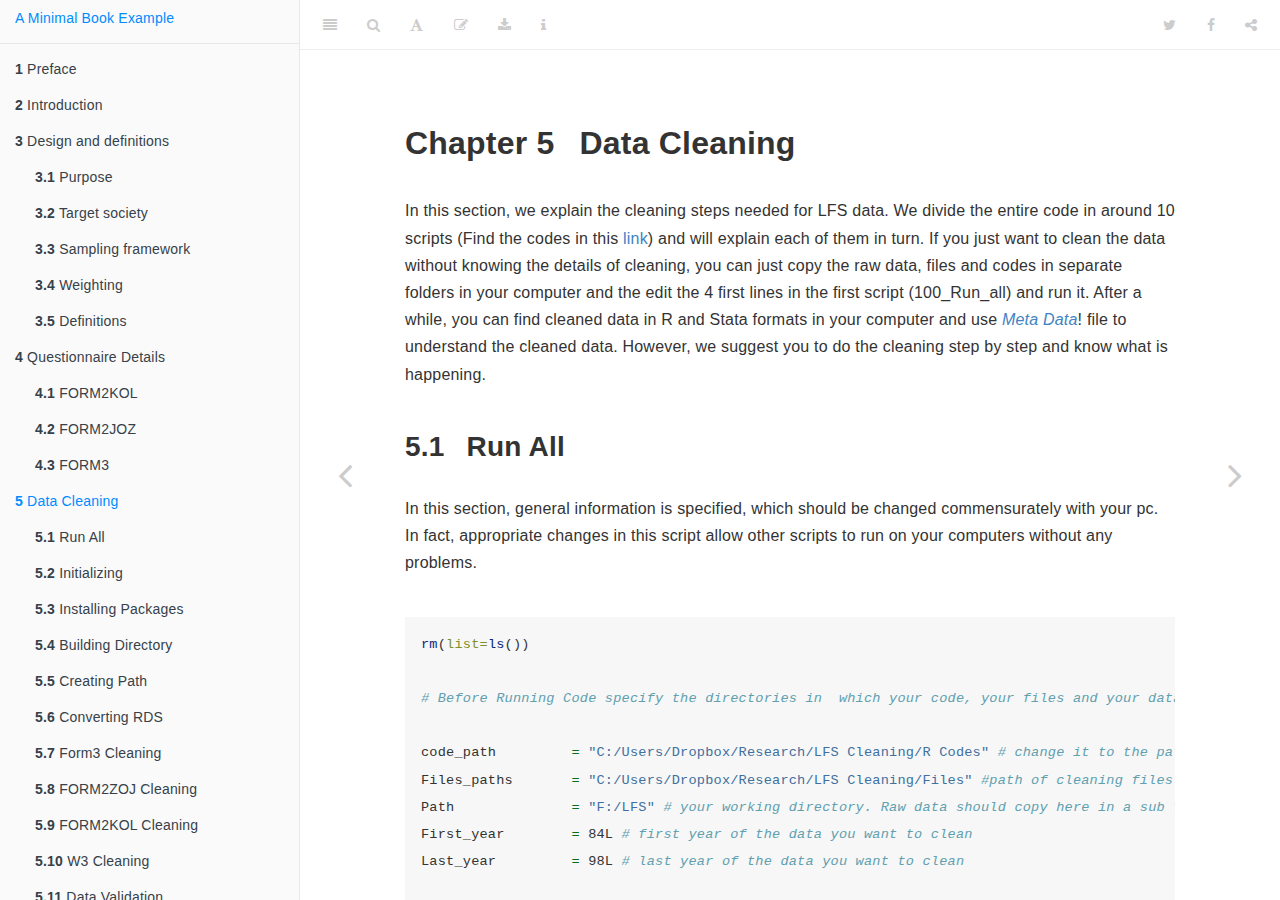
==== commit 279a425f: "modify D_cleaning.Rmd" ====
--- a/docs/data-cleaning.html
+++ b/docs/data-cleaning.html
@@ -1131,8 +1131,8 @@
 <p>NR stands for “Not Related,” and we defined this value for all variables to get a true picture of the Missing data.</p>
 <p>In fact, if we examine the raw data, we see many missing observations, which may confuse us at first glance, but this is not the case. Most of these missings are because the question corresponding to these variables is not asked from some individuals in Sample.</p>
 <p>NR labels are created according to the following flowcharts. For example, questions 2-7 are not related to individuals who answer yes to question 1.</p>
-<p><img src="C:/Users/ali/Dropbox/LFS%20Cleaning/GitHub/NR%20Diagram_Befor_87.png" alt="NR Diagram For Year After 1387" />
-<img src="C:/Users/ali/Dropbox/LFS%20Cleaning/GitHub/NR%20Diagram_After_87.png" alt="NR Diagram For Year Before 1387" /></p>
+<p><img src="Figures/NR%20Diagram_Befor_87.png" alt="NR Diagram For Year After 1387" />
+<img src="Figures/NR%20Diagram_After_87.png" alt="NR Diagram For Year Before 1387" /></p>
 <p>For Creating NR labels, we should translate the above flowchart to R codes. For doing so, we run following code.</p>
 <div class="sourceCode" id="cb13"><pre class="sourceCode r"><code class="sourceCode r"><span id="cb13-1"><a href="data-cleaning.html#cb13-1" aria-hidden="true" tabindex="-1"></a><span class="cf">for</span> (year <span class="cf">in</span> N) {</span>
 <span id="cb13-2"><a href="data-cleaning.html#cb13-2" aria-hidden="true" tabindex="-1"></a>  FORM3 <span class="ot">&lt;-</span> <span class="fu">readRDS</span>(<span class="fu">paste0</span>(Processd_data_Path,<span class="st">&quot;/&quot;</span>,year,<span class="st">&quot;/FORM3.RDS&quot;</span>))</span>
@@ -9789,7 +9789,7 @@
 </div>
 <div id="creating-nr-1" class="section level4" number="5.8.2.3">
 <h4><span class="header-section-number">5.8.2.3</span> <strong>Creating NR</strong></h4>
-<p><img src="C:/Users/ali/Dropbox/LFS%20Cleaning/GitHub/NR_F2_Diagram.png" /></p>
+<p><img src="Figures/NR_F2_Diagram.png" /></p>
 <div style="border: 1px solid #ddd; padding: 0px; overflow-y: scroll; height:400px; overflow-x: scroll; width:100%; ">
 <table class="table" style="margin-left: auto; margin-right: auto;">
 <caption>
@@ -11635,17 +11635,17 @@
 <span id="cb23-5"><a href="data-cleaning.html#cb23-5" aria-hidden="true" tabindex="-1"></a>Total_Pop_R <span class="ot">&lt;-</span> <span class="fu">read_excel</span>(<span class="st">&quot;C:/Users/ali/Dropbox/LFS Cleaning/GitHub/Files/Pop_Reported_Indicatores.xlsx&quot;</span> , <span class="at">sheet =</span> <span class="st">&quot;Total_Population&quot;</span>)</span>
 <span id="cb23-6"><a href="data-cleaning.html#cb23-6" aria-hidden="true" tabindex="-1"></a></span>
 <span id="cb23-7"><a href="data-cleaning.html#cb23-7" aria-hidden="true" tabindex="-1"></a></span>
-<span id="cb23-8"><a href="data-cleaning.html#cb23-8" aria-hidden="true" tabindex="-1"></a>Demog <span class="ot">&lt;-</span> <span class="cf">function</span>(Demografic_var) {</span>
+<span id="cb23-8"><a href="data-cleaning.html#cb23-8" aria-hidden="true" tabindex="-1"></a>Demog <span class="ot">&lt;-</span> <span class="cf">function</span>(Demografic_var,<span class="at">xlab =</span><span class="st">&quot;Year&quot;</span>,<span class="at">ylab =</span> Demografic_var, <span class="at">title =</span><span class="st">&quot;&quot;</span>,df_1,df_2) {</span>
 <span id="cb23-9"><a href="data-cleaning.html#cb23-9" aria-hidden="true" tabindex="-1"></a>  </span>
 <span id="cb23-10"><a href="data-cleaning.html#cb23-10" aria-hidden="true" tabindex="-1"></a>  colors <span class="ot">&lt;-</span> <span class="fu">c</span>(<span class="st">&quot;Calculated&quot;</span> <span class="ot">=</span> <span class="st">&quot;black&quot;</span>,<span class="st">&quot;Reported&quot;</span> <span class="ot">=</span> <span class="st">&quot;red&quot;</span>)</span>
 <span id="cb23-11"><a href="data-cleaning.html#cb23-11" aria-hidden="true" tabindex="-1"></a>  linetypes<span class="ot">&lt;-</span> <span class="fu">c</span>(<span class="st">&quot;Calculated&quot;</span> <span class="ot">=</span> <span class="dv">2</span>,<span class="st">&quot;Reported&quot;</span> <span class="ot">=</span> <span class="dv">4</span>)</span>
 <span id="cb23-12"><a href="data-cleaning.html#cb23-12" aria-hidden="true" tabindex="-1"></a>  shapes <span class="ot">&lt;-</span> <span class="fu">c</span>(<span class="st">&quot;Calculated&quot;</span> <span class="ot">=</span> <span class="dv">15</span>,<span class="st">&quot;Reported&quot;</span> <span class="ot">=</span> <span class="dv">17</span>)</span>
 <span id="cb23-13"><a href="data-cleaning.html#cb23-13" aria-hidden="true" tabindex="-1"></a>  </span>
 <span id="cb23-14"><a href="data-cleaning.html#cb23-14" aria-hidden="true" tabindex="-1"></a>  P<span class="ot">&lt;-</span> <span class="fu">ggplot</span>(<span class="at">mapping =</span> <span class="fu">aes</span>(<span class="at">x =</span> Year ,<span class="at">y =</span> <span class="fu">eval</span>(<span class="fu">parse</span>(<span class="at">text =</span> Demografic_var))<span class="sc">/</span><span class="dv">1000000</span> ,<span class="at">group =</span><span class="dv">1</span> ))<span class="sc">+</span></span>
-<span id="cb23-15"><a href="data-cleaning.html#cb23-15" aria-hidden="true" tabindex="-1"></a>      <span class="fu">geom_line</span>(<span class="at">data =</span> Total_Pop_C ,<span class="fu">aes</span>(<span class="at">color =</span> <span class="st">&quot;Calculated&quot;</span>,<span class="at">lty =</span> <span class="st">&quot;Calculated&quot;</span>) )<span class="sc">+</span></span>
-<span id="cb23-16"><a href="data-cleaning.html#cb23-16" aria-hidden="true" tabindex="-1"></a>      <span class="fu">geom_point</span>(<span class="at">data =</span> Total_Pop_C ,<span class="fu">aes</span>(<span class="at">color =</span> <span class="st">&quot;Calculated&quot;</span>,<span class="at">shape =</span> <span class="st">&quot;Calculated&quot;</span>))<span class="sc">+</span></span>
-<span id="cb23-17"><a href="data-cleaning.html#cb23-17" aria-hidden="true" tabindex="-1"></a>      <span class="fu">geom_line</span>(<span class="at">data =</span> Total_Pop_R,<span class="fu">aes</span>(<span class="at">color=</span><span class="st">&quot;Reported&quot;</span>,<span class="at">lty =</span><span class="st">&quot;Reported&quot;</span> ))<span class="sc">+</span></span>
-<span id="cb23-18"><a href="data-cleaning.html#cb23-18" aria-hidden="true" tabindex="-1"></a>      <span class="fu">geom_point</span>(<span class="at">data =</span> Total_Pop_R,<span class="fu">aes</span>(<span class="at">color=</span><span class="st">&quot;Reported&quot;</span>,<span class="at">shape =</span> <span class="st">&quot;Reported&quot;</span>))<span class="sc">+</span> </span>
+<span id="cb23-15"><a href="data-cleaning.html#cb23-15" aria-hidden="true" tabindex="-1"></a>      <span class="fu">geom_line</span>(<span class="at">data =</span> df_1 ,<span class="fu">aes</span>(<span class="at">color =</span> <span class="st">&quot;Calculated&quot;</span>,<span class="at">lty =</span> <span class="st">&quot;Calculated&quot;</span>) )<span class="sc">+</span></span>
+<span id="cb23-16"><a href="data-cleaning.html#cb23-16" aria-hidden="true" tabindex="-1"></a>      <span class="fu">geom_point</span>(<span class="at">data =</span> df_1 ,<span class="fu">aes</span>(<span class="at">color =</span> <span class="st">&quot;Calculated&quot;</span>,<span class="at">shape =</span> <span class="st">&quot;Calculated&quot;</span>))<span class="sc">+</span></span>
+<span id="cb23-17"><a href="data-cleaning.html#cb23-17" aria-hidden="true" tabindex="-1"></a>      <span class="fu">geom_line</span>(<span class="at">data =</span> df_2,<span class="fu">aes</span>(<span class="at">color=</span><span class="st">&quot;Reported&quot;</span>,<span class="at">lty =</span><span class="st">&quot;Reported&quot;</span> ))<span class="sc">+</span></span>
+<span id="cb23-18"><a href="data-cleaning.html#cb23-18" aria-hidden="true" tabindex="-1"></a>      <span class="fu">geom_point</span>(<span class="at">data =</span> df_2,<span class="fu">aes</span>(<span class="at">color=</span><span class="st">&quot;Reported&quot;</span>,<span class="at">shape =</span> <span class="st">&quot;Reported&quot;</span>))<span class="sc">+</span> </span>
 <span id="cb23-19"><a href="data-cleaning.html#cb23-19" aria-hidden="true" tabindex="-1"></a>      <span class="fu">theme</span>(</span>
 <span id="cb23-20"><a href="data-cleaning.html#cb23-20" aria-hidden="true" tabindex="-1"></a>        <span class="at">legend.position =</span> <span class="st">&quot;bottom&quot;</span>,</span>
 <span id="cb23-21"><a href="data-cleaning.html#cb23-21" aria-hidden="true" tabindex="-1"></a>        <span class="at">legend.justification =</span> <span class="st">&quot;bottom&quot;</span>,</span>
@@ -11653,18 +11653,20 @@
 <span id="cb23-23"><a href="data-cleaning.html#cb23-23" aria-hidden="true" tabindex="-1"></a>        <span class="at">legend.margin =</span> <span class="fu">margin</span>(<span class="dv">6</span>, <span class="dv">6</span>, <span class="dv">6</span>, <span class="dv">6</span>),</span>
 <span id="cb23-24"><a href="data-cleaning.html#cb23-24" aria-hidden="true" tabindex="-1"></a>        <span class="at">axis.text.x =</span> <span class="fu">element_text</span>( <span class="at">face =</span> <span class="st">&quot;bold&quot;</span>,<span class="at">color =</span> <span class="st">&quot;black&quot;</span>, <span class="at">size =</span> <span class="dv">10</span>),</span>
 <span id="cb23-25"><a href="data-cleaning.html#cb23-25" aria-hidden="true" tabindex="-1"></a>        <span class="at">plot.title =</span> <span class="fu">element_text</span>(<span class="at">hjust =</span> <span class="fl">0.5</span>))<span class="sc">+</span></span>
-<span id="cb23-26"><a href="data-cleaning.html#cb23-26" aria-hidden="true" tabindex="-1"></a>      <span class="fu">labs</span>( <span class="at">color =</span> <span class="st">&quot;Legend&quot;</span>)<span class="sc">+</span></span>
+<span id="cb23-26"><a href="data-cleaning.html#cb23-26" aria-hidden="true" tabindex="-1"></a>      <span class="fu">labs</span>(<span class="at">title =</span> title, <span class="at">x=</span>xlab , <span class="at">y=</span>ylab  ,<span class="at">color =</span> <span class="st">&quot;Legend&quot;</span>)<span class="sc">+</span></span>
 <span id="cb23-27"><a href="data-cleaning.html#cb23-27" aria-hidden="true" tabindex="-1"></a>      <span class="fu">guides</span>(<span class="at">x =</span> <span class="fu">guide_axis</span>(<span class="at">angle =</span> <span class="dv">90</span>))<span class="sc">+</span></span>
 <span id="cb23-28"><a href="data-cleaning.html#cb23-28" aria-hidden="true" tabindex="-1"></a>      <span class="fu">scale_color_manual</span>(<span class="st">&quot;&quot;</span>,<span class="at">values =</span> colors)<span class="sc">+</span></span>
 <span id="cb23-29"><a href="data-cleaning.html#cb23-29" aria-hidden="true" tabindex="-1"></a>      <span class="fu">scale_linetype_manual</span>(<span class="st">&quot;&quot;</span>,<span class="at">values =</span> linetypes)<span class="sc">+</span></span>
-<span id="cb23-30"><a href="data-cleaning.html#cb23-30" aria-hidden="true" tabindex="-1"></a>      <span class="fu">scale_shape_manual</span>(<span class="st">&quot;&quot;</span>,<span class="at">values =</span> shapes)<span class="sc">+</span></span>
-<span id="cb23-31"><a href="data-cleaning.html#cb23-31" aria-hidden="true" tabindex="-1"></a>      <span class="fu">ylab</span>(<span class="fu">paste0</span>(Demografic_var,<span class="st">&quot;(Million)&quot;</span>))</span>
-<span id="cb23-32"><a href="data-cleaning.html#cb23-32" aria-hidden="true" tabindex="-1"></a>  <span class="fu">return</span>(P)</span>
-<span id="cb23-33"><a href="data-cleaning.html#cb23-33" aria-hidden="true" tabindex="-1"></a>  </span>
-<span id="cb23-34"><a href="data-cleaning.html#cb23-34" aria-hidden="true" tabindex="-1"></a>}</span></code></pre></div>
+<span id="cb23-30"><a href="data-cleaning.html#cb23-30" aria-hidden="true" tabindex="-1"></a>      <span class="fu">scale_shape_manual</span>(<span class="st">&quot;&quot;</span>,<span class="at">values =</span> shapes)</span>
+<span id="cb23-31"><a href="data-cleaning.html#cb23-31" aria-hidden="true" tabindex="-1"></a>  <span class="fu">return</span>(P)</span>
+<span id="cb23-32"><a href="data-cleaning.html#cb23-32" aria-hidden="true" tabindex="-1"></a>  </span>
+<span id="cb23-33"><a href="data-cleaning.html#cb23-33" aria-hidden="true" tabindex="-1"></a>}</span></code></pre></div>
 <p><img src="bookdown-demo_files/figure-html/unnamed-chunk-34-1.png" width="960" /></p>
 <p><img src="bookdown-demo_files/figure-html/unnamed-chunk-35-1.png" width="960" /></p>
 <p><img src="bookdown-demo_files/figure-html/unnamed-chunk-36-1.png" width="960" /></p>
+<p><img src="bookdown-demo_files/figure-html/unnamed-chunk-37-1.png" width="960" /></p>
+<p><img src="bookdown-demo_files/figure-html/unnamed-chunk-38-1.png" width="960" /></p>
+<p><img src="bookdown-demo_files/figure-html/unnamed-chunk-39-1.png" width="960" /></p>
 </div>
 <div id="exporting-dta" class="section level2" number="5.12">
 <h2><span class="header-section-number">5.12</span> Exporting DTA</h2>
--- a/docs/style.css
+++ b/docs/style.css
@@ -8,7 +8,9 @@
 pre {
   word-break: normal;
   word-wrap: normal;
+  max-height: 75vh !important;
 }
 pre code {
-  white-space: inherit;
+  white-space: inherit
+  
 }
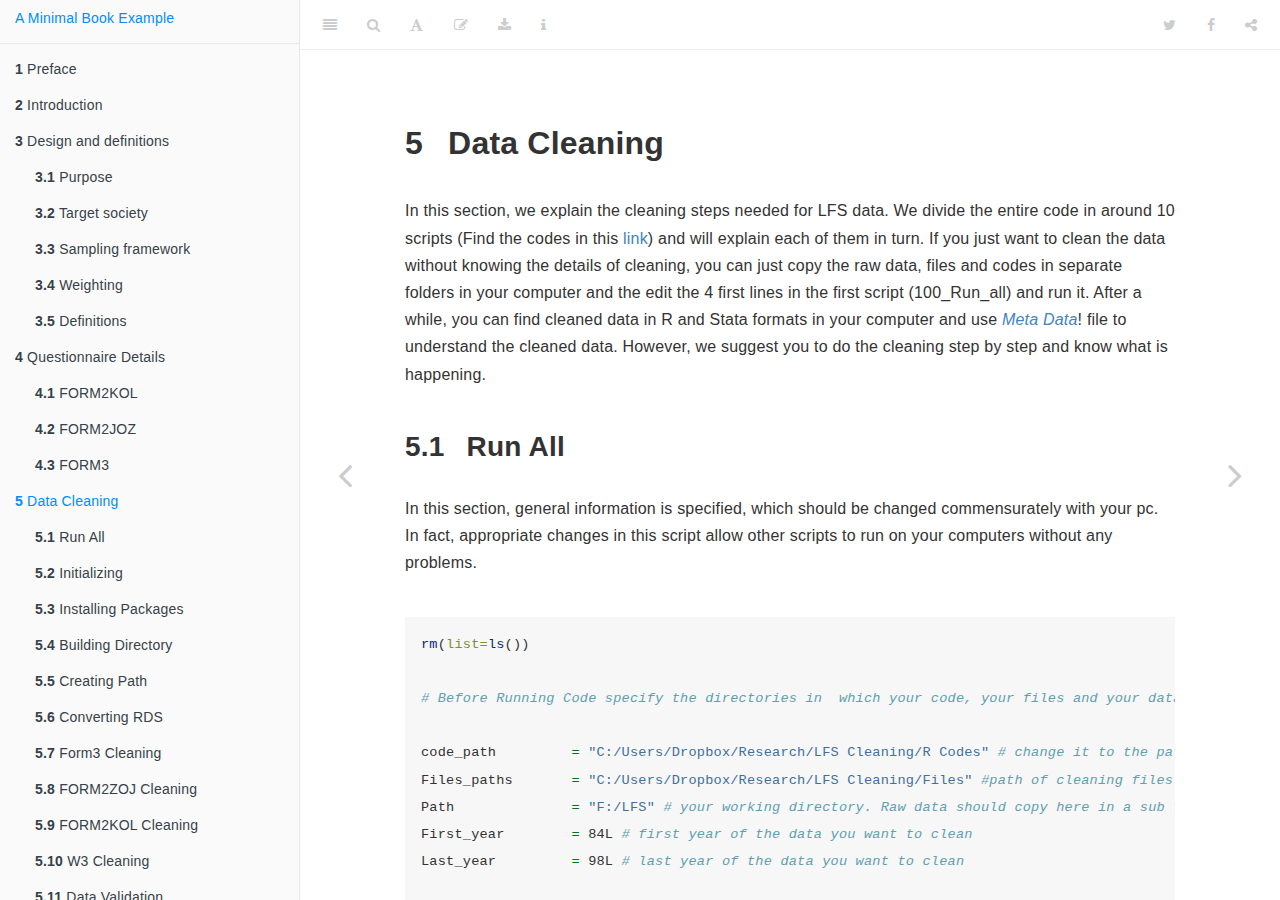
==== commit d8652cd5: "commit html files" ====
--- a/docs/data-cleaning.html
+++ b/docs/data-cleaning.html
@@ -4,11 +4,11 @@
 
   <meta charset="utf-8" />
   <meta http-equiv="X-UA-Compatible" content="IE=edge" />
-  <title>Chapter 5 Data Cleaning | Iran Labor Force Survey</title>
+  <title> 5 Data Cleaning | Iran Labor Force Survey</title>
   <meta name="description" content="This is a minimal example of using the bookdown package to write a book. The output format for this example is bookdown::gitbook." />
   <meta name="generator" content="bookdown 0.22 and GitBook 2.6.7" />
 
-  <meta property="og:title" content="Chapter 5 Data Cleaning | Iran Labor Force Survey" />
+  <meta property="og:title" content=" 5 Data Cleaning | Iran Labor Force Survey" />
   <meta property="og:type" content="book" />
   
   
@@ -16,7 +16,7 @@
   <meta name="github-repo" content="rstudio/bookdown-demo" />
 
   <meta name="twitter:card" content="summary" />
-  <meta name="twitter:title" content="Chapter 5 Data Cleaning | Iran Labor Force Survey" />
+  <meta name="twitter:title" content=" 5 Data Cleaning | Iran Labor Force Survey" />
   
   <meta name="twitter:description" content="This is a minimal example of using the bookdown package to write a book. The output format for this example is bookdown::gitbook." />
   
@@ -179,11 +179,16 @@
 <li class="chapter" data-level="5.8.1" data-path="data-cleaning.html"><a href="data-cleaning.html#renaming-variables-and-integrating-data-1"><i class="fa fa-check"></i><b>5.8.1</b> Renaming variables and integrating data</a></li>
 <li class="chapter" data-level="5.8.2" data-path="data-cleaning.html"><a href="data-cleaning.html#changing-type-renaming-labels-creating-nr"><i class="fa fa-check"></i><b>5.8.2</b> Changing Type, Renaming Labels, Creating NR</a></li>
 </ul></li>
-<li class="chapter" data-level="5.9" data-path="data-cleaning.html"><a href="data-cleaning.html#form2kol-cleaning"><i class="fa fa-check"></i><b>5.9</b> FORM2KOL Cleaning</a></li>
+<li class="chapter" data-level="5.9" data-path="data-cleaning.html"><a href="data-cleaning.html#form2kol-cleaning"><i class="fa fa-check"></i><b>5.9</b> FORM2KOL Cleaning</a>
+<ul>
+<li class="chapter" data-level="5.9.1" data-path="data-cleaning.html"><a href="data-cleaning.html#renaming-variables"><i class="fa fa-check"></i><b>5.9.1</b> Renaming variables</a></li>
+<li class="chapter" data-level="5.9.2" data-path="data-cleaning.html"><a href="data-cleaning.html#integrating-data"><i class="fa fa-check"></i><b>5.9.2</b> integrating data</a></li>
+</ul></li>
 <li class="chapter" data-level="5.10" data-path="data-cleaning.html"><a href="data-cleaning.html#w3-cleaning"><i class="fa fa-check"></i><b>5.10</b> W3 Cleaning</a>
 <ul>
-<li class="chapter" data-level="5.10.1" data-path="data-cleaning.html"><a href="data-cleaning.html#renaming-variables-and-integrating-data-2"><i class="fa fa-check"></i><b>5.10.1</b> Renaming variables and integrating data</a></li>
-<li class="chapter" data-level="5.10.2" data-path="data-cleaning.html"><a href="data-cleaning.html#weigthadjusment"><i class="fa fa-check"></i><b>5.10.2</b> WeigthAdjusment</a></li>
+<li class="chapter" data-level="5.10.1" data-path="data-cleaning.html"><a href="data-cleaning.html#renaming-variables-1"><i class="fa fa-check"></i><b>5.10.1</b> Renaming variables</a></li>
+<li class="chapter" data-level="5.10.2" data-path="data-cleaning.html"><a href="data-cleaning.html#integrating-data-1"><i class="fa fa-check"></i><b>5.10.2</b> integrating data</a></li>
+<li class="chapter" data-level="5.10.3" data-path="data-cleaning.html"><a href="data-cleaning.html#weigthadjusment"><i class="fa fa-check"></i><b>5.10.3</b> WeigthAdjusment</a></li>
 </ul></li>
 <li class="chapter" data-level="5.11" data-path="data-cleaning.html"><a href="data-cleaning.html#data-validation"><i class="fa fa-check"></i><b>5.11</b> Data Validation</a></li>
 <li class="chapter" data-level="5.12" data-path="data-cleaning.html"><a href="data-cleaning.html#exporting-dta"><i class="fa fa-check"></i><b>5.12</b> Exporting DTA</a></li>
@@ -220,7 +225,7 @@
 
             <section class="normal" id="section-">
 <div id="data-cleaning" class="section level1" number="5">
-<h1><span class="header-section-number">Chapter 5</span> Data Cleaning</h1>
+<h1><span class="header-section-number"> 5</span> Data Cleaning</h1>
 <p>In this section, we explain the cleaning steps needed for LFS data. We divide the entire code in around 10 scripts (Find the codes in this <a href="https://github.com/TeIAS-LFS/Iran-Labor-Force-Survey/tree/master/R%20Codes">link</a>) and will explain each of them in turn. If you just want to clean the data without knowing the details of cleaning, you can just copy the raw data, files and codes in separate folders in your computer and the edit the 4 first lines in the first script (100_Run_all) and run it. After a while, you can find cleaned data in R and Stata formats in your computer and use <a href="https://github.com/TeIAS-LFS/Iran-Labor-Force-Survey/blob/master/Files/Meta_Data.xlsx"><em>Meta Data</em></a>! file to understand the cleaned data. However, we suggest you to do the cleaning step by step and know what is happening.</p>
 <div id="run-all" class="section level2" number="5.1">
 <h2><span class="header-section-number">5.1</span> Run All</h2>
@@ -1131,8 +1136,8 @@
 <p>NR stands for “Not Related,” and we defined this value for all variables to get a true picture of the Missing data.</p>
 <p>In fact, if we examine the raw data, we see many missing observations, which may confuse us at first glance, but this is not the case. Most of these missings are because the question corresponding to these variables is not asked from some individuals in Sample.</p>
 <p>NR labels are created according to the following flowcharts. For example, questions 2-7 are not related to individuals who answer yes to question 1.</p>
-<p><img src="Figures/NR%20Diagram_Befor_87.png" alt="NR Diagram For Year After 1387" />
-<img src="Figures/NR%20Diagram_After_87.png" alt="NR Diagram For Year Before 1387" /></p>
+<p><img src="G:/Github/LFS/Iran-Labor-Force-Survey/docs/Figures/NR%20Diagram_Befor_87.svg" alt="NR Diagram For Year After 1387" />
+<img src="G:/Github/LFS/Iran-Labor-Force-Survey/docs/Figures/NR%20Diagram_After_87.svg" alt="NR Diagram For Year Before 1387" /></p>
 <p>For Creating NR labels, we should translate the above flowchart to R codes. For doing so, we run following code.</p>
 <div class="sourceCode" id="cb13"><pre class="sourceCode r"><code class="sourceCode r"><span id="cb13-1"><a href="data-cleaning.html#cb13-1" aria-hidden="true" tabindex="-1"></a><span class="cf">for</span> (year <span class="cf">in</span> N) {</span>
 <span id="cb13-2"><a href="data-cleaning.html#cb13-2" aria-hidden="true" tabindex="-1"></a>  FORM3 <span class="ot">&lt;-</span> <span class="fu">readRDS</span>(<span class="fu">paste0</span>(Processd_data_Path,<span class="st">&quot;/&quot;</span>,year,<span class="st">&quot;/FORM3.RDS&quot;</span>))</span>
@@ -9009,23 +9014,37 @@
 <span id="cb16-6"><a href="data-cleaning.html#cb16-6" aria-hidden="true" tabindex="-1"></a>      <span class="fu">mutate</span>(<span class="at">Pkey =</span> <span class="fu">paste0</span>(<span class="fu">str_sub</span>(PKEY,<span class="dv">1</span>,<span class="dv">2</span>),Season,<span class="fu">str_sub</span>(PKEY,<span class="dv">5</span>,<span class="dv">12</span>)),F2_D01)<span class="sc">%&gt;%</span></span>
 <span id="cb16-7"><a href="data-cleaning.html#cb16-7" aria-hidden="true" tabindex="-1"></a>      <span class="fu">select</span>(<span class="sc">-</span>Season,<span class="sc">-</span>PKEY)</span></code></pre></div>
 <p>In some years, F2_D01, which indicates the row number of a household member, is one digit which should be in a two-digit format like as other years and we correct it by the following code</p>
-<div class="sourceCode" id="cb17"><pre class="sourceCode r"><code class="sourceCode r"><span id="cb17-1"><a href="data-cleaning.html#cb17-1" aria-hidden="true" tabindex="-1"></a>    FORM2JOZ<span class="ot">&lt;-</span> FORM2JOZ<span class="sc">%&gt;%</span></span>
-<span id="cb17-2"><a href="data-cleaning.html#cb17-2" aria-hidden="true" tabindex="-1"></a>      <span class="fu">mutate</span>(<span class="at">Pkey  =</span> <span class="fu">case_when</span>(</span>
-<span id="cb17-3"><a href="data-cleaning.html#cb17-3" aria-hidden="true" tabindex="-1"></a>        <span class="fu">nchar</span>(F2_D01)<span class="sc">==</span> <span class="dv">1</span> <span class="sc">~</span> <span class="fu">paste0</span>(PKEY,<span class="st">&quot;0&quot;</span>,F2_D01),</span>
-<span id="cb17-4"><a href="data-cleaning.html#cb17-4" aria-hidden="true" tabindex="-1"></a>        <span class="fu">nchar</span>(F2_D01)<span class="sc">==</span> <span class="dv">2</span> <span class="sc">~</span> <span class="fu">paste0</span>(PKEY, F2_D01)</span>
-<span id="cb17-5"><a href="data-cleaning.html#cb17-5" aria-hidden="true" tabindex="-1"></a>      ))</span></code></pre></div>
+<div class="sourceCode" id="cb17"><pre class="sourceCode r"><code class="sourceCode r"><span id="cb17-1"><a href="data-cleaning.html#cb17-1" aria-hidden="true" tabindex="-1"></a>  FORM2JOZ<span class="ot">&lt;-</span> FORM2JOZ<span class="sc">%&gt;%</span></span>
+<span id="cb17-2"><a href="data-cleaning.html#cb17-2" aria-hidden="true" tabindex="-1"></a>    <span class="fu">mutate</span>(<span class="at">Pkey =</span> <span class="fu">case_when</span>(</span>
+<span id="cb17-3"><a href="data-cleaning.html#cb17-3" aria-hidden="true" tabindex="-1"></a>      <span class="fu">nchar</span>(F2_D01)<span class="sc">==</span> <span class="dv">1</span> <span class="sc">~</span> <span class="fu">paste0</span>(PKEY,<span class="st">&quot;0&quot;</span>,F2_D01),</span>
+<span id="cb17-4"><a href="data-cleaning.html#cb17-4" aria-hidden="true" tabindex="-1"></a>      <span class="fu">nchar</span>(F2_D01)<span class="sc">==</span> <span class="dv">2</span> <span class="sc">~</span> <span class="fu">paste0</span>(PKEY, F2_D01)</span>
+<span id="cb17-5"><a href="data-cleaning.html#cb17-5" aria-hidden="true" tabindex="-1"></a>    )) <span class="sc">%&gt;%</span> <span class="fu">select</span>(<span class="sc">-</span>PKEY)<span class="sc">%&gt;%</span></span>
+<span id="cb17-6"><a href="data-cleaning.html#cb17-6" aria-hidden="true" tabindex="-1"></a>    <span class="fu">mutate</span>(<span class="at">Age =</span> <span class="fu">ifelse</span>(Age <span class="sc">%in%</span> <span class="fu">c</span>(<span class="st">&quot;**&quot;</span>,<span class="st">&quot;-2&quot;</span>),<span class="st">&quot;101&quot;</span>,Age))<span class="sc">%&gt;%</span></span>
+<span id="cb17-7"><a href="data-cleaning.html#cb17-7" aria-hidden="true" tabindex="-1"></a>    <span class="fu">mutate_at</span>(<span class="fu">vars</span>(Age),as.integer)<span class="sc">%&gt;%</span></span>
+<span id="cb17-8"><a href="data-cleaning.html#cb17-8" aria-hidden="true" tabindex="-1"></a>    <span class="fu">mutate</span>(<span class="at">Age =</span> <span class="fu">ifelse</span>(Age <span class="sc">&gt;=</span><span class="dv">101</span> , <span class="dv">101</span> , Age))</span></code></pre></div>
 </div>
 <div id="changing-type-renaming-labels-creating-nr" class="section level3" number="5.8.2">
 <h3><span class="header-section-number">5.8.2</span> Changing Type, Renaming Labels, Creating NR</h3>
 <p>The type and value of variables changed to the desired one in the way as explained in FORM3 cleaning Part and like before <em>NR</em> created to distinguish between <em>NAs</em> and Not related values. For more detail about the value of variable or label assimilation, you can see the <em>Form2joz_Labels</em> excel file, and for more detail on the logic of creating <em>NR</em>, you can find one in the <em>Meta Data</em> excel file.</p>
 <div id="changing-type" class="section level4" number="5.8.2.1">
 <h4><span class="header-section-number">5.8.2.1</span> <strong>Changing Type</strong></h4>
-<div class="sourceCode" id="cb18"><pre class="sourceCode r"><code class="sourceCode r"><span id="cb18-1"><a href="data-cleaning.html#cb18-1" aria-hidden="true" tabindex="-1"></a>  FORM2JOZ <span class="ot">&lt;-</span> FORM2JOZ<span class="sc">%&gt;%</span></span>
-<span id="cb18-2"><a href="data-cleaning.html#cb18-2" aria-hidden="true" tabindex="-1"></a>    <span class="fu">mutate_at</span>(<span class="fu">vars</span>(Pkey,F2_D01),as.character)<span class="sc">%&gt;%</span></span>
-<span id="cb18-3"><a href="data-cleaning.html#cb18-3" aria-hidden="true" tabindex="-1"></a>    <span class="fu">mutate_at</span>(<span class="fu">vars</span>(Birth_Year,Birth_Month,Age),as.integer)<span class="sc">%&gt;%</span></span>
-<span id="cb18-4"><a href="data-cleaning.html#cb18-4" aria-hidden="true" tabindex="-1"></a>    <span class="fu">mutate_at</span>(<span class="fu">vars</span>(Relation,Gender,Nationality,Residence_Status,</span>
-<span id="cb18-5"><a href="data-cleaning.html#cb18-5" aria-hidden="true" tabindex="-1"></a>                   Residence_Duration,F2_D11,F2_D12,F2_D13,F2_D14,Student,</span>
-<span id="cb18-6"><a href="data-cleaning.html#cb18-6" aria-hidden="true" tabindex="-1"></a>                   Literacy,Degree,Field_Study,Marriage_Status),as.factor)</span></code></pre></div>
+<div class="sourceCode" id="cb18"><pre class="sourceCode r"><code class="sourceCode r"><span id="cb18-1"><a href="data-cleaning.html#cb18-1" aria-hidden="true" tabindex="-1"></a>F2J_colnames <span class="ot">&lt;-</span> <span class="fu">read_xlsx</span>(Col_name_path,<span class="at">sheet =</span> <span class="st">&quot;FORM2JOZ&quot;</span>)</span>
+<span id="cb18-2"><a href="data-cleaning.html#cb18-2" aria-hidden="true" tabindex="-1"></a>F2J_RDS_Path <span class="ot">&lt;-</span> RDS_path[<span class="fu">str_detect</span>(RDS_path,<span class="st">&quot;FORM2JOZ.RDS|9802|9803|9804&quot;</span>)]</span>
+<span id="cb18-3"><a href="data-cleaning.html#cb18-3" aria-hidden="true" tabindex="-1"></a></span>
+<span id="cb18-4"><a href="data-cleaning.html#cb18-4" aria-hidden="true" tabindex="-1"></a>Factor_vars <span class="ot">&lt;-</span> <span class="fu">c</span>(<span class="st">&quot;Relation&quot;</span>,<span class="st">&quot;Gender&quot;</span>,<span class="st">&quot;Birth_Month&quot;</span>,<span class="st">&quot;Nationality&quot;</span>,<span class="st">&quot;Residence_Status&quot;</span>,</span>
+<span id="cb18-5"><a href="data-cleaning.html#cb18-5" aria-hidden="true" tabindex="-1"></a>                 <span class="st">&quot;Residence_Duration&quot;</span>,<span class="st">&quot;F2_D11&quot;</span>,<span class="st">&quot;F2_D12&quot;</span>,<span class="st">&quot;F2_D13&quot;</span>,<span class="st">&quot;F2_D14&quot;</span>,<span class="st">&quot;Student&quot;</span>,</span>
+<span id="cb18-6"><a href="data-cleaning.html#cb18-6" aria-hidden="true" tabindex="-1"></a>                 <span class="st">&quot;Literacy&quot;</span>,<span class="st">&quot;Degree&quot;</span>,<span class="st">&quot;Field_Study&quot;</span>,<span class="st">&quot;Marriage_Status&quot;</span>)</span>
+<span id="cb18-7"><a href="data-cleaning.html#cb18-7" aria-hidden="true" tabindex="-1"></a></span>
+<span id="cb18-8"><a href="data-cleaning.html#cb18-8" aria-hidden="true" tabindex="-1"></a>Numeric_vars <span class="ot">&lt;-</span> <span class="fu">c</span>(<span class="st">&quot;Birth_Year&quot;</span>,<span class="st">&quot;Age&quot;</span>)</span>
+<span id="cb18-9"><a href="data-cleaning.html#cb18-9" aria-hidden="true" tabindex="-1"></a></span>
+<span id="cb18-10"><a href="data-cleaning.html#cb18-10" aria-hidden="true" tabindex="-1"></a>Character_vars <span class="ot">&lt;-</span> <span class="fu">c</span>(<span class="st">&quot;Pkey&quot;</span>,<span class="st">&quot;F2_D01&quot;</span>)</span>
+<span id="cb18-11"><a href="data-cleaning.html#cb18-11" aria-hidden="true" tabindex="-1"></a></span>
+<span id="cb18-12"><a href="data-cleaning.html#cb18-12" aria-hidden="true" tabindex="-1"></a></span>
+<span id="cb18-13"><a href="data-cleaning.html#cb18-13" aria-hidden="true" tabindex="-1"></a>FORM2JOZ <span class="ot">&lt;-</span> FORM2JOZ<span class="sc">%&gt;%</span></span>
+<span id="cb18-14"><a href="data-cleaning.html#cb18-14" aria-hidden="true" tabindex="-1"></a>    <span class="fu">mutate_at</span>(<span class="fu">vars</span>(Factor_vars[Factor_vars <span class="sc">%in%</span> <span class="fu">colnames</span>(FORM2JOZ)]),as.factor)<span class="sc">%&gt;%</span></span>
+<span id="cb18-15"><a href="data-cleaning.html#cb18-15" aria-hidden="true" tabindex="-1"></a>    <span class="fu">mutate_at</span>(<span class="fu">vars</span>(Numeric_vars[Numeric_vars <span class="sc">%in%</span> <span class="fu">colnames</span>(FORM2JOZ)]),as.integer)<span class="sc">%&gt;%</span></span>
+<span id="cb18-16"><a href="data-cleaning.html#cb18-16" aria-hidden="true" tabindex="-1"></a>    <span class="fu">mutate_at</span>(<span class="fu">vars</span>(Character_vars[Character_vars <span class="sc">%in%</span> <span class="fu">colnames</span>(FORM2JOZ)]),as.character)<span class="sc">%&gt;%</span></span>
+<span id="cb18-17"><a href="data-cleaning.html#cb18-17" aria-hidden="true" tabindex="-1"></a>    <span class="fu">select</span>(<span class="fu">colnames</span>(FORM2JOZ)[<span class="fu">colnames</span>(FORM2JOZ)<span class="sc">%in%</span> <span class="fu">c</span>(<span class="fu">colnames</span>(F2J_colnames),<span class="st">&quot;Pkey&quot;</span>)])</span></code></pre></div>
 </div>
 <div id="unknowns-and-label-assimilation" class="section level4" number="5.8.2.2">
 <h4><span class="header-section-number">5.8.2.2</span> <strong>Unknowns and label assimilation</strong></h4>
@@ -9780,16 +9799,18 @@
 <span id="cb19-4"><a href="data-cleaning.html#cb19-4" aria-hidden="true" tabindex="-1"></a>    Levels <span class="ot">&lt;-</span> <span class="fu">read_xlsx</span>(F2J_Labels_path,<span class="at">sheet =</span> Fac_vars[i])</span>
 <span id="cb19-5"><a href="data-cleaning.html#cb19-5" aria-hidden="true" tabindex="-1"></a>    Levels[Levels <span class="sc">==</span> <span class="st">&quot;space&quot;</span>] <span class="ot">&lt;-</span> <span class="st">&quot; &quot;</span></span>
 <span id="cb19-6"><a href="data-cleaning.html#cb19-6" aria-hidden="true" tabindex="-1"></a>    Levels[Levels <span class="sc">==</span> <span class="st">&quot;2space&quot;</span>] <span class="ot">&lt;-</span> <span class="st">&quot;  &quot;</span></span>
-<span id="cb19-7"><a href="data-cleaning.html#cb19-7" aria-hidden="true" tabindex="-1"></a>    Levels_Value <span class="ot">&lt;-</span> <span class="fu">colnames</span>(Levels)[<span class="sc">!</span><span class="fu">str_detect</span>(<span class="fu">colnames</span>(Levels),<span class="st">&quot;</span><span class="sc">\\</span><span class="st">...&quot;</span>)]</span>
-<span id="cb19-8"><a href="data-cleaning.html#cb19-8" aria-hidden="true" tabindex="-1"></a>    <span class="cf">for</span> (j <span class="cf">in</span> <span class="dv">2</span><span class="sc">:</span><span class="fu">length</span>(Levels_Value)) {</span>
-<span id="cb19-9"><a href="data-cleaning.html#cb19-9" aria-hidden="true" tabindex="-1"></a>      L <span class="ot">&lt;-</span> <span class="fu">levels</span>(<span class="fu">eval</span>(<span class="fu">parse</span>(<span class="at">text =</span> <span class="fu">paste0</span>(<span class="st">&quot;FORM2JOZ$&quot;</span>,Fac_vars[i])))) <span class="sc">==</span> <span class="fu">eval</span>(<span class="fu">parse</span>(<span class="at">text =</span> <span class="fu">paste0</span>(<span class="st">&quot;Levels$&quot;</span>,Levels_Value[j])))[Levels<span class="sc">$</span>Year <span class="sc">==</span> year]</span>
-<span id="cb19-10"><a href="data-cleaning.html#cb19-10" aria-hidden="true" tabindex="-1"></a>      <span class="fu">eval</span>(<span class="fu">parse</span>(<span class="at">text =</span><span class="fu">paste0</span>(<span class="st">&quot;levels(&quot;</span>,<span class="st">&quot;FORM2JOZ$&quot;</span>,Fac_vars[i],<span class="st">&quot;)[L]&quot;</span>,<span class="st">&quot; &lt;- &quot;</span>,<span class="st">&quot;Levels$&quot;</span>,Levels_Value[j],<span class="st">&quot;[1]&quot;</span>)))</span>
-<span id="cb19-11"><a href="data-cleaning.html#cb19-11" aria-hidden="true" tabindex="-1"></a>    }</span>
-<span id="cb19-12"><a href="data-cleaning.html#cb19-12" aria-hidden="true" tabindex="-1"></a>  }</span></code></pre></div>
+<span id="cb19-7"><a href="data-cleaning.html#cb19-7" aria-hidden="true" tabindex="-1"></a>    Levels[Levels <span class="sc">==</span> <span class="st">&quot;0space&quot;</span>] <span class="ot">&lt;-</span> <span class="st">&quot;&quot;</span></span>
+<span id="cb19-8"><a href="data-cleaning.html#cb19-8" aria-hidden="true" tabindex="-1"></a>    Levels_Value <span class="ot">&lt;-</span> <span class="fu">colnames</span>(Levels)[<span class="sc">!</span><span class="fu">str_detect</span>(<span class="fu">colnames</span>(Levels),<span class="st">&quot;</span><span class="sc">\\</span><span class="st">...&quot;</span>)]</span>
+<span id="cb19-9"><a href="data-cleaning.html#cb19-9" aria-hidden="true" tabindex="-1"></a>    <span class="cf">for</span> (j <span class="cf">in</span> <span class="dv">2</span><span class="sc">:</span><span class="fu">length</span>(Levels_Value)) {</span>
+<span id="cb19-10"><a href="data-cleaning.html#cb19-10" aria-hidden="true" tabindex="-1"></a>      L <span class="ot">&lt;-</span>  <span class="fu">eval</span>(<span class="fu">parse</span>(<span class="at">text =</span> <span class="fu">paste0</span>(<span class="st">&quot;FORM2JOZ$&quot;</span>,Fac_vars[i],<span class="st">&quot;==&quot;</span>,<span class="st">&quot;Levels$&quot;</span>,Levels_Value[j],<span class="st">&quot;[Levels$Year ==&quot;</span>,year,<span class="st">&quot;]&quot;</span>)))          </span>
+<span id="cb19-11"><a href="data-cleaning.html#cb19-11" aria-hidden="true" tabindex="-1"></a>      <span class="fu">eval</span>(<span class="fu">parse</span>(<span class="at">text =</span> <span class="fu">paste0</span>(<span class="st">&quot;FORM2JOZ$&quot;</span>,Fac_vars[i],<span class="st">&quot;[L]&quot;</span>,<span class="st">&quot; &lt;- &quot;</span>,<span class="st">&quot;Levels$&quot;</span>,Levels_Value[j],<span class="st">&quot;[1]&quot;</span>)))</span>
+<span id="cb19-12"><a href="data-cleaning.html#cb19-12" aria-hidden="true" tabindex="-1"></a>    }</span>
+<span id="cb19-13"><a href="data-cleaning.html#cb19-13" aria-hidden="true" tabindex="-1"></a>  }</span></code></pre></div>
 </div>
 <div id="creating-nr-1" class="section level4" number="5.8.2.3">
 <h4><span class="header-section-number">5.8.2.3</span> <strong>Creating NR</strong></h4>
-<p><img src="Figures/NR_F2_Diagram.png" /></p>
+<p><img src="G:/Github/LFS/Iran-Labor-Force-Survey/docs/Figures/NR_F2_Diagram.svg" /></p>
+<p>** FORM2JOZ NAs Before Creating NR</p>
 <div style="border: 1px solid #ddd; padding: 0px; overflow-y: scroll; height:400px; overflow-x: scroll; width:100%; ">
 <table class="table" style="margin-left: auto; margin-right: auto;">
 <caption>
@@ -10601,6 +10622,7 @@
 </tbody>
 </table>
 </div>
+<p>FORM2JOZ’s NAs After Creating NR</p>
 <div style="border: 1px solid #ddd; padding: 0px; overflow-y: scroll; height:400px; overflow-x: scroll; width:100%; ">
 <table class="table" style="margin-left: auto; margin-right: auto;">
 <caption>
@@ -11417,18 +11439,331 @@
 </div>
 <div id="form2kol-cleaning" class="section level2" number="5.9">
 <h2><span class="header-section-number">5.9</span> FORM2KOL Cleaning</h2>
+<div id="renaming-variables" class="section level3" number="5.9.1">
+<h3><span class="header-section-number">5.9.1</span> Renaming variables</h3>
+<p>As before, we convert the names of the variables in different years into single names as follows. More information about the names of the variables during the years 84 to 98 can be found in the <em>LFS_colnames</em> Excel file.</p>
+<div class="sourceCode" id="cb20"><pre class="sourceCode r"><code class="sourceCode r"><span id="cb20-1"><a href="data-cleaning.html#cb20-1" aria-hidden="true" tabindex="-1"></a>F2K_colnames <span class="ot">&lt;-</span> <span class="fu">read_xlsx</span>(Col_name_path,<span class="at">sheet =</span> <span class="st">&quot;FORM2KOL&quot;</span>)</span>
+<span id="cb20-2"><a href="data-cleaning.html#cb20-2" aria-hidden="true" tabindex="-1"></a></span>
+<span id="cb20-3"><a href="data-cleaning.html#cb20-3" aria-hidden="true" tabindex="-1"></a>F2K_RDS_Path <span class="ot">&lt;-</span> RDS_path[<span class="fu">str_detect</span>(RDS_path,<span class="st">&quot;FORM2KOL.RDS|9802|9803|9804&quot;</span>)]</span>
+<span id="cb20-4"><a href="data-cleaning.html#cb20-4" aria-hidden="true" tabindex="-1"></a></span>
+<span id="cb20-5"><a href="data-cleaning.html#cb20-5" aria-hidden="true" tabindex="-1"></a><span class="cf">for</span> (year <span class="cf">in</span> First_year<span class="sc">:</span>Last_year) {</span>
+<span id="cb20-6"><a href="data-cleaning.html#cb20-6" aria-hidden="true" tabindex="-1"></a>  index <span class="ot">&lt;-</span> <span class="fu">match</span>(F2K_colnames<span class="sc">$</span>Year_Season[<span class="fu">str_detect</span>(F2K_colnames<span class="sc">$</span>Year_Season,<span class="fu">paste0</span>(<span class="st">&quot;^&quot;</span>,year))],F2K_colnames<span class="sc">$</span>Year_Season)</span>
+<span id="cb20-7"><a href="data-cleaning.html#cb20-7" aria-hidden="true" tabindex="-1"></a>  FORM2KOL <span class="ot">&lt;-</span> <span class="fu">tibble</span>()</span>
+<span id="cb20-8"><a href="data-cleaning.html#cb20-8" aria-hidden="true" tabindex="-1"></a>  </span>
+<span id="cb20-9"><a href="data-cleaning.html#cb20-9" aria-hidden="true" tabindex="-1"></a>  <span class="cf">for</span> (j <span class="cf">in</span> index) {</span>
+<span id="cb20-10"><a href="data-cleaning.html#cb20-10" aria-hidden="true" tabindex="-1"></a>    F2K <span class="ot">&lt;-</span> <span class="fu">readRDS</span>(F2K_RDS_Path[<span class="fu">str_detect</span>(F2K_RDS_Path, <span class="fu">as.character</span>(F2K_colnames<span class="sc">$</span>Year_Season[j]))])</span>
+<span id="cb20-11"><a href="data-cleaning.html#cb20-11" aria-hidden="true" tabindex="-1"></a>    <span class="cf">for</span> (i <span class="cf">in</span> <span class="dv">2</span><span class="sc">:</span><span class="fu">length</span>(<span class="fu">colnames</span>(F2K_colnames))) {</span>
+<span id="cb20-12"><a href="data-cleaning.html#cb20-12" aria-hidden="true" tabindex="-1"></a>      <span class="fu">names</span>(F2K)[<span class="fu">names</span>(F2K) <span class="sc">==</span> <span class="fu">eval</span>(<span class="fu">parse</span>(<span class="at">text=</span><span class="fu">paste0</span>(<span class="st">&quot;F2K_colnames&quot;</span>,<span class="st">&quot;$&quot;</span>,<span class="fu">colnames</span>(F2K_colnames)[i])))[j]] <span class="ot">&lt;-</span> <span class="fu">colnames</span>(F2K_colnames)[i]</span>
+<span id="cb20-13"><a href="data-cleaning.html#cb20-13" aria-hidden="true" tabindex="-1"></a>    }</span>
+<span id="cb20-14"><a href="data-cleaning.html#cb20-14" aria-hidden="true" tabindex="-1"></a>    F2K <span class="ot">&lt;-</span> F2K <span class="sc">%&gt;%</span></span>
+<span id="cb20-15"><a href="data-cleaning.html#cb20-15" aria-hidden="true" tabindex="-1"></a>      <span class="fu">mutate_all</span>(as.character)</span>
+<span id="cb20-16"><a href="data-cleaning.html#cb20-16" aria-hidden="true" tabindex="-1"></a>    FORM2KOL <span class="ot">&lt;-</span> <span class="fu">bind_rows</span>(FORM2KOL,F2K)</span>
+<span id="cb20-17"><a href="data-cleaning.html#cb20-17" aria-hidden="true" tabindex="-1"></a>  }</span>
+<span id="cb20-18"><a href="data-cleaning.html#cb20-18" aria-hidden="true" tabindex="-1"></a>    <span class="fu">saveRDS</span>(FORM2KOL,<span class="fu">paste0</span>(Processd_data_Path,<span class="st">&quot;/&quot;</span>,year,<span class="st">&quot;/&quot;</span>,<span class="st">&quot;FORM2KOL.RDS&quot;</span>))</span>
+<span id="cb20-19"><a href="data-cleaning.html#cb20-19" aria-hidden="true" tabindex="-1"></a></span>
+<span id="cb20-20"><a href="data-cleaning.html#cb20-20" aria-hidden="true" tabindex="-1"></a>  }</span></code></pre></div>
+</div>
+<div id="integrating-data" class="section level3" number="5.9.2">
+<h3><span class="header-section-number">5.9.2</span> integrating data</h3>
+<p>Like before also in this data set, the third and fourth digits of the Pkey variable indicate the month, not season, which we convert to season like before</p>
+<div class="sourceCode" id="cb21"><pre class="sourceCode r"><code class="sourceCode r"><span id="cb21-1"><a href="data-cleaning.html#cb21-1" aria-hidden="true" tabindex="-1"></a>    <span class="cf">if</span> (year <span class="sc">==</span> <span class="dv">84</span>) {</span>
+<span id="cb21-2"><a href="data-cleaning.html#cb21-2" aria-hidden="true" tabindex="-1"></a>      FORM2KOL <span class="ot">&lt;-</span> FORM2KOL<span class="sc">%&gt;%</span></span>
+<span id="cb21-3"><a href="data-cleaning.html#cb21-3" aria-hidden="true" tabindex="-1"></a>        <span class="fu">mutate</span>(<span class="at">Season =</span> <span class="fu">ifelse</span>((<span class="fu">str_sub</span>(YSHHID,<span class="dv">3</span>,<span class="dv">4</span>) <span class="sc">%in%</span> <span class="fu">c</span>(<span class="st">&quot;01&quot;</span>,<span class="st">&quot;02&quot;</span>,<span class="st">&quot;03&quot;</span>)),<span class="st">&quot;01&quot;</span>,</span>
+<span id="cb21-4"><a href="data-cleaning.html#cb21-4" aria-hidden="true" tabindex="-1"></a>                               <span class="fu">ifelse</span>((<span class="fu">str_sub</span>(YSHHID,<span class="dv">3</span>,<span class="dv">4</span>)<span class="sc">%in%</span> <span class="fu">c</span>(<span class="st">&quot;04&quot;</span>,<span class="st">&quot;05&quot;</span>,<span class="st">&quot;06&quot;</span>)),<span class="st">&quot;02&quot;</span>,</span>
+<span id="cb21-5"><a href="data-cleaning.html#cb21-5" aria-hidden="true" tabindex="-1"></a>                                      <span class="fu">ifelse</span>((<span class="fu">str_sub</span>(YSHHID,<span class="dv">3</span>,<span class="dv">4</span>)<span class="sc">%in%</span> <span class="fu">c</span>(<span class="st">&quot;07&quot;</span>,<span class="st">&quot;08&quot;</span>,<span class="st">&quot;09&quot;</span>)),</span>
+<span id="cb21-6"><a href="data-cleaning.html#cb21-6" aria-hidden="true" tabindex="-1"></a>                                             <span class="st">&quot;03&quot;</span>,<span class="st">&quot;04&quot;</span>))))<span class="sc">%&gt;%</span></span>
+<span id="cb21-7"><a href="data-cleaning.html#cb21-7" aria-hidden="true" tabindex="-1"></a>        <span class="fu">mutate</span>(<span class="at">YSHHID =</span> <span class="fu">paste0</span>(<span class="fu">str_sub</span>(YSHHID,<span class="dv">1</span>,<span class="dv">2</span>),Season,<span class="fu">str_sub</span>(YSHHID,<span class="dv">5</span>,<span class="dv">12</span>)))<span class="sc">%&gt;%</span></span>
+<span id="cb21-8"><a href="data-cleaning.html#cb21-8" aria-hidden="true" tabindex="-1"></a>        <span class="fu">select</span>(<span class="sc">-</span>Season)</span>
+<span id="cb21-9"><a href="data-cleaning.html#cb21-9" aria-hidden="true" tabindex="-1"></a>      </span>
+<span id="cb21-10"><a href="data-cleaning.html#cb21-10" aria-hidden="true" tabindex="-1"></a>    }</span>
+<span id="cb21-11"><a href="data-cleaning.html#cb21-11" aria-hidden="true" tabindex="-1"></a></span>
+<span id="cb21-12"><a href="data-cleaning.html#cb21-12" aria-hidden="true" tabindex="-1"></a>    <span class="fu">saveRDS</span>(FORM2KOL,<span class="fu">paste0</span>(Processd_data_Path,<span class="st">&quot;/&quot;</span>,year,<span class="st">&quot;/&quot;</span>,<span class="st">&quot;FORM2KOL.RDS&quot;</span>))</span></code></pre></div>
+</div>
 </div>
 <div id="w3-cleaning" class="section level2" number="5.10">
 <h2><span class="header-section-number">5.10</span> W3 Cleaning</h2>
-<div id="renaming-variables-and-integrating-data-2" class="section level3" number="5.10.1">
-<h3><span class="header-section-number">5.10.1</span> Renaming variables and integrating data</h3>
+<div id="renaming-variables-1" class="section level3" number="5.10.1">
+<h3><span class="header-section-number">5.10.1</span> Renaming variables</h3>
+<p>This part is the same as before, and you can get more information about this part in previous sections and <em>LFS_Colnames</em> excel files about the name of variables during the years.</p>
+<div class="sourceCode" id="cb22"><pre class="sourceCode r"><code class="sourceCode r"><span id="cb22-1"><a href="data-cleaning.html#cb22-1" aria-hidden="true" tabindex="-1"></a>W3_colnames <span class="ot">&lt;-</span> <span class="fu">read_xlsx</span>(Col_name_path,<span class="at">sheet =</span> <span class="st">&quot;W3&quot;</span>)</span>
+<span id="cb22-2"><a href="data-cleaning.html#cb22-2" aria-hidden="true" tabindex="-1"></a>W3_RDS_Path <span class="ot">&lt;-</span> RDS_path[<span class="fu">str_detect</span>(RDS_path,<span class="st">&quot;W3.RDS|9802|9803|9804&quot;</span>)]</span>
+<span id="cb22-3"><a href="data-cleaning.html#cb22-3" aria-hidden="true" tabindex="-1"></a></span>
+<span id="cb22-4"><a href="data-cleaning.html#cb22-4" aria-hidden="true" tabindex="-1"></a><span class="cf">for</span> (year <span class="cf">in</span> First_year<span class="sc">:</span>Last_year) {</span>
+<span id="cb22-5"><a href="data-cleaning.html#cb22-5" aria-hidden="true" tabindex="-1"></a>  index <span class="ot">&lt;-</span> <span class="fu">match</span>(W3_colnames<span class="sc">$</span>Year_Season[<span class="fu">str_detect</span>(W3_colnames<span class="sc">$</span>Year_Season,<span class="fu">paste0</span>(<span class="st">&quot;^&quot;</span>,year))],W3_colnames<span class="sc">$</span>Year_Season)</span>
+<span id="cb22-6"><a href="data-cleaning.html#cb22-6" aria-hidden="true" tabindex="-1"></a>  W3 <span class="ot">&lt;-</span> <span class="fu">tibble</span>()</span>
+<span id="cb22-7"><a href="data-cleaning.html#cb22-7" aria-hidden="true" tabindex="-1"></a>  <span class="cf">for</span> (j <span class="cf">in</span> index) {</span>
+<span id="cb22-8"><a href="data-cleaning.html#cb22-8" aria-hidden="true" tabindex="-1"></a>    ww <span class="ot">&lt;-</span> <span class="fu">readRDS</span>(W3_RDS_Path[<span class="fu">str_detect</span>(W3_RDS_Path, <span class="fu">as.character</span>(W3_colnames<span class="sc">$</span>Year_Season[j]))])</span>
+<span id="cb22-9"><a href="data-cleaning.html#cb22-9" aria-hidden="true" tabindex="-1"></a>    <span class="cf">for</span> (i <span class="cf">in</span> <span class="dv">2</span><span class="sc">:</span><span class="fu">length</span>(<span class="fu">colnames</span>(W3_colnames))) {</span>
+<span id="cb22-10"><a href="data-cleaning.html#cb22-10" aria-hidden="true" tabindex="-1"></a>      <span class="fu">names</span>(ww)[<span class="fu">names</span>(ww) <span class="sc">==</span> <span class="fu">eval</span>(<span class="fu">parse</span>(<span class="at">text=</span><span class="fu">paste0</span>(<span class="st">&quot;W3_colnames&quot;</span>,<span class="st">&quot;$&quot;</span>,<span class="fu">colnames</span>(W3_colnames)[i])))[j]] <span class="ot">&lt;-</span> <span class="fu">colnames</span>(W3_colnames)[i]</span>
+<span id="cb22-11"><a href="data-cleaning.html#cb22-11" aria-hidden="true" tabindex="-1"></a>    }</span>
+<span id="cb22-12"><a href="data-cleaning.html#cb22-12" aria-hidden="true" tabindex="-1"></a>    ww <span class="ot">&lt;-</span> ww <span class="sc">%&gt;%</span></span>
+<span id="cb22-13"><a href="data-cleaning.html#cb22-13" aria-hidden="true" tabindex="-1"></a>      <span class="fu">mutate_all</span>(as.character)</span>
+<span id="cb22-14"><a href="data-cleaning.html#cb22-14" aria-hidden="true" tabindex="-1"></a>    W3 <span class="ot">&lt;-</span> <span class="fu">bind_rows</span>(W3,ww)</span>
+<span id="cb22-15"><a href="data-cleaning.html#cb22-15" aria-hidden="true" tabindex="-1"></a>  }</span>
+<span id="cb22-16"><a href="data-cleaning.html#cb22-16" aria-hidden="true" tabindex="-1"></a>  <span class="fu">saveRDS</span>(W3,<span class="fu">paste0</span>(Processd_data_Path,<span class="st">&quot;/&quot;</span>,year,<span class="st">&quot;W3.RDS&quot;</span>))</span>
+<span id="cb22-17"><a href="data-cleaning.html#cb22-17" aria-hidden="true" tabindex="-1"></a>}</span></code></pre></div>
 </div>
-<div id="weigthadjusment" class="section level3" number="5.10.2">
-<h3><span class="header-section-number">5.10.2</span> WeigthAdjusment</h3>
+<div id="integrating-data-1" class="section level3" number="5.10.2">
+<h3><span class="header-section-number">5.10.2</span> integrating data</h3>
+<p>For integrating this data set, we should do the following step :</p>
+<ol style="list-style-type: decimal">
+<li><p>Correcting third and fourth digits of Pkey</p></li>
+<li><p>Adding Age and Gender variables to data set in year 97</p></li>
+<li><p>Correcting F2_D01</p>
+<p>F2_D01 indicates the row of members in a household that should be two-digit, but in some years, it is stored in one digit, and we convert it to two-digit format as shown in the following codes.</p></li>
+<li><p>Creating some variable from Pkey which mentioned bellow</p>
+<ul>
+<li>Year</li>
+<li>Season</li>
+<li>Province ID</li>
+<li>Rural/Urban</li>
+<li>HHID</li>
+<li>IID</li>
+</ul>
+<p>The first and second digits of Pkey indicate the year. The third and fourth digits indicate Season, the Fifth and sixth digits indicate Province Id, and seventh digits indicate living in rural or Urban areas.</p></li>
+</ol>
+<div class="sourceCode" id="cb23"><pre class="sourceCode r"><code class="sourceCode r"><span id="cb23-1"><a href="data-cleaning.html#cb23-1" aria-hidden="true" tabindex="-1"></a><span class="cf">for</span> (year <span class="cf">in</span> First_year<span class="sc">:</span>Last_year) {</span>
+<span id="cb23-2"><a href="data-cleaning.html#cb23-2" aria-hidden="true" tabindex="-1"></a></span>
+<span id="cb23-3"><a href="data-cleaning.html#cb23-3" aria-hidden="true" tabindex="-1"></a>  </span>
+<span id="cb23-4"><a href="data-cleaning.html#cb23-4" aria-hidden="true" tabindex="-1"></a>    <span class="cf">if</span> (year <span class="sc">==</span> <span class="dv">84</span>) {</span>
+<span id="cb23-5"><a href="data-cleaning.html#cb23-5" aria-hidden="true" tabindex="-1"></a>      W3 <span class="ot">&lt;-</span> W3<span class="sc">%&gt;%</span></span>
+<span id="cb23-6"><a href="data-cleaning.html#cb23-6" aria-hidden="true" tabindex="-1"></a>        <span class="fu">mutate</span>(<span class="at">Season =</span> <span class="fu">ifelse</span>(<span class="fu">str_sub</span>(PKEY,<span class="dv">3</span>,<span class="dv">4</span>) <span class="sc">%in%</span> <span class="fu">c</span>(<span class="st">&quot;01&quot;</span>,<span class="st">&quot;02&quot;</span>,<span class="st">&quot;03&quot;</span>),<span class="st">&quot;01&quot;</span>,</span>
+<span id="cb23-7"><a href="data-cleaning.html#cb23-7" aria-hidden="true" tabindex="-1"></a>                               <span class="fu">ifelse</span>(<span class="fu">str_sub</span>(PKEY,<span class="dv">3</span>,<span class="dv">4</span>) <span class="sc">%in%</span> <span class="fu">c</span>(<span class="st">&quot;04&quot;</span>,<span class="st">&quot;05&quot;</span>,<span class="st">&quot;06&quot;</span>),<span class="st">&quot;02&quot;</span>,</span>
+<span id="cb23-8"><a href="data-cleaning.html#cb23-8" aria-hidden="true" tabindex="-1"></a>                                      <span class="fu">ifelse</span>(<span class="fu">str_sub</span>(PKEY,<span class="dv">3</span>,<span class="dv">4</span>) <span class="sc">%in%</span> <span class="fu">c</span>(<span class="st">&quot;07&quot;</span>,<span class="st">&quot;08&quot;</span>,<span class="st">&quot;09&quot;</span>),<span class="st">&quot;03&quot;</span>,<span class="st">&quot;04&quot;</span>))))<span class="sc">%&gt;%</span></span>
+<span id="cb23-9"><a href="data-cleaning.html#cb23-9" aria-hidden="true" tabindex="-1"></a>        <span class="fu">mutate</span>(<span class="at">PKEY =</span> <span class="fu">paste0</span>(<span class="fu">str_sub</span>(PKEY,<span class="dv">1</span>,<span class="dv">2</span>),Season,<span class="fu">str_sub</span>(PKEY,<span class="dv">5</span>,<span class="dv">12</span>)))<span class="sc">%&gt;%</span></span>
+<span id="cb23-10"><a href="data-cleaning.html#cb23-10" aria-hidden="true" tabindex="-1"></a>        <span class="fu">select</span>(<span class="sc">-</span>Season)</span>
+<span id="cb23-11"><a href="data-cleaning.html#cb23-11" aria-hidden="true" tabindex="-1"></a>    }</span>
+<span id="cb23-12"><a href="data-cleaning.html#cb23-12" aria-hidden="true" tabindex="-1"></a>  </span>
+<span id="cb23-13"><a href="data-cleaning.html#cb23-13" aria-hidden="true" tabindex="-1"></a>  </span>
+<span id="cb23-14"><a href="data-cleaning.html#cb23-14" aria-hidden="true" tabindex="-1"></a>  <span class="cf">if</span> (year <span class="sc">==</span> <span class="dv">97</span>) {</span>
+<span id="cb23-15"><a href="data-cleaning.html#cb23-15" aria-hidden="true" tabindex="-1"></a>    FORM2JOZ <span class="ot">&lt;-</span> <span class="fu">readRDS</span>(<span class="fu">paste0</span>(Processd_data_Path,<span class="st">&quot;/&quot;</span>,year,<span class="st">&quot;/FORM2JOZ.RDS&quot;</span>))</span>
+<span id="cb23-16"><a href="data-cleaning.html#cb23-16" aria-hidden="true" tabindex="-1"></a>    </span>
+<span id="cb23-17"><a href="data-cleaning.html#cb23-17" aria-hidden="true" tabindex="-1"></a>    FORM2JOZ <span class="ot">&lt;-</span> FORM2JOZ<span class="sc">%&gt;%</span></span>
+<span id="cb23-18"><a href="data-cleaning.html#cb23-18" aria-hidden="true" tabindex="-1"></a>      dplyr<span class="sc">::</span><span class="fu">rename</span>(<span class="st">&quot;AGE&quot;</span> <span class="ot">=</span> <span class="st">&quot;Age&quot;</span>,</span>
+<span id="cb23-19"><a href="data-cleaning.html#cb23-19" aria-hidden="true" tabindex="-1"></a>                    <span class="st">&quot;GENDER&quot;</span> <span class="ot">=</span> <span class="st">&quot;Gender&quot;</span>)<span class="sc">%&gt;%</span></span>
+<span id="cb23-20"><a href="data-cleaning.html#cb23-20" aria-hidden="true" tabindex="-1"></a>      <span class="fu">mutate</span>(<span class="at">GENDER =</span> <span class="fu">ifelse</span>(GENDER <span class="sc">==</span><span class="st">&quot;Male&quot;</span>,<span class="st">&quot;1&quot;</span>,<span class="st">&quot;2&quot;</span>))<span class="sc">%&gt;%</span></span>
+<span id="cb23-21"><a href="data-cleaning.html#cb23-21" aria-hidden="true" tabindex="-1"></a>      <span class="fu">select</span>(Pkey,GENDER,AGE)</span>
+<span id="cb23-22"><a href="data-cleaning.html#cb23-22" aria-hidden="true" tabindex="-1"></a>    </span>
+<span id="cb23-23"><a href="data-cleaning.html#cb23-23" aria-hidden="true" tabindex="-1"></a>    W3 <span class="ot">&lt;-</span> W3<span class="sc">%&gt;%</span></span>
+<span id="cb23-24"><a href="data-cleaning.html#cb23-24" aria-hidden="true" tabindex="-1"></a>      <span class="fu">mutate</span>(<span class="at">Pkey =</span> <span class="fu">case_when</span>(</span>
+<span id="cb23-25"><a href="data-cleaning.html#cb23-25" aria-hidden="true" tabindex="-1"></a>        <span class="fu">nchar</span>(F2_D01)<span class="sc">==</span><span class="dv">1</span><span class="sc">~</span> <span class="fu">paste0</span>(PKEY,<span class="st">&quot;0&quot;</span>,F2_D01),</span>
+<span id="cb23-26"><a href="data-cleaning.html#cb23-26" aria-hidden="true" tabindex="-1"></a>        <span class="fu">nchar</span>(F2_D01)<span class="sc">==</span><span class="dv">2</span><span class="sc">~</span> <span class="fu">paste0</span>(PKEY,F2_D01)))<span class="sc">%&gt;%</span></span>
+<span id="cb23-27"><a href="data-cleaning.html#cb23-27" aria-hidden="true" tabindex="-1"></a>      <span class="fu">left_join</span>(FORM2JOZ,<span class="at">by =</span> <span class="st">&quot;Pkey&quot;</span>)</span>
+<span id="cb23-28"><a href="data-cleaning.html#cb23-28" aria-hidden="true" tabindex="-1"></a>    </span>
+<span id="cb23-29"><a href="data-cleaning.html#cb23-29" aria-hidden="true" tabindex="-1"></a>    <span class="fu">rm</span>(FORM2JOZ)</span>
+<span id="cb23-30"><a href="data-cleaning.html#cb23-30" aria-hidden="true" tabindex="-1"></a>  }</span>
+<span id="cb23-31"><a href="data-cleaning.html#cb23-31" aria-hidden="true" tabindex="-1"></a>  </span>
+<span id="cb23-32"><a href="data-cleaning.html#cb23-32" aria-hidden="true" tabindex="-1"></a>  W3 <span class="ot">&lt;-</span> W3<span class="sc">%&gt;%</span></span>
+<span id="cb23-33"><a href="data-cleaning.html#cb23-33" aria-hidden="true" tabindex="-1"></a>    <span class="fu">mutate</span>(<span class="at">AGE =</span><span class="fu">ifelse</span>(AGE <span class="sc">%in%</span> <span class="fu">c</span>(<span class="st">&quot;**&quot;</span>,<span class="st">&quot;-2&quot;</span>),<span class="st">&quot;101&quot;</span>,AGE),</span>
+<span id="cb23-34"><a href="data-cleaning.html#cb23-34" aria-hidden="true" tabindex="-1"></a>           <span class="at">F2_D01 =</span> <span class="fu">ifelse</span>(<span class="fu">nchar</span>(F2_D01)<span class="sc">==</span><span class="dv">1</span>,<span class="fu">paste0</span>(<span class="st">&quot;0&quot;</span>,F2_D01),F2_D01),</span>
+<span id="cb23-35"><a href="data-cleaning.html#cb23-35" aria-hidden="true" tabindex="-1"></a>           <span class="at">Year =</span> <span class="fu">str_sub</span>(PKEY,<span class="dv">1</span>,<span class="dv">2</span>),</span>
+<span id="cb23-36"><a href="data-cleaning.html#cb23-36" aria-hidden="true" tabindex="-1"></a>           <span class="at">Season =</span> <span class="fu">str_sub</span>(PKEY,<span class="dv">3</span>,<span class="dv">4</span>),</span>
+<span id="cb23-37"><a href="data-cleaning.html#cb23-37" aria-hidden="true" tabindex="-1"></a>           <span class="at">Province_ID =</span> <span class="fu">str_sub</span>(PKEY,<span class="dv">5</span>,<span class="dv">6</span>),</span>
+<span id="cb23-38"><a href="data-cleaning.html#cb23-38" aria-hidden="true" tabindex="-1"></a>           <span class="at">Rural =</span> <span class="fu">str_sub</span>(PKEY ,<span class="dv">7</span>,<span class="dv">7</span>),</span>
+<span id="cb23-39"><a href="data-cleaning.html#cb23-39" aria-hidden="true" tabindex="-1"></a>           <span class="at">Pkey =</span> <span class="fu">paste0</span>(PKEY,F2_D01),</span>
+<span id="cb23-40"><a href="data-cleaning.html#cb23-40" aria-hidden="true" tabindex="-1"></a>           <span class="at">HHID =</span> <span class="fu">case_when</span>(</span>
+<span id="cb23-41"><a href="data-cleaning.html#cb23-41" aria-hidden="true" tabindex="-1"></a>             year <span class="sc">%in%</span> <span class="fu">c</span>(<span class="st">&quot;84&quot;</span>,<span class="st">&quot;85&quot;</span>,<span class="st">&quot;86&quot;</span>,<span class="st">&quot;87&quot;</span>) <span class="sc">~</span> <span class="fu">paste0</span>(<span class="st">&quot;01&quot;</span>,<span class="fu">str_sub</span>(Pkey,<span class="dv">5</span>,<span class="dv">12</span>)),</span>
+<span id="cb23-42"><a href="data-cleaning.html#cb23-42" aria-hidden="true" tabindex="-1"></a>             year <span class="sc">%in%</span> <span class="fu">c</span>(<span class="st">&quot;88&quot;</span>,<span class="st">&quot;89&quot;</span>,<span class="st">&quot;90&quot;</span>,<span class="st">&quot;91&quot;</span>) <span class="sc">~</span> <span class="fu">paste0</span>(<span class="st">&quot;02&quot;</span>,<span class="fu">str_sub</span>(Pkey,<span class="dv">5</span>,<span class="dv">12</span>)),</span>
+<span id="cb23-43"><a href="data-cleaning.html#cb23-43" aria-hidden="true" tabindex="-1"></a>             year <span class="sc">%in%</span> <span class="fu">c</span>(<span class="st">&quot;92&quot;</span>,<span class="st">&quot;93&quot;</span>,<span class="st">&quot;94&quot;</span>,<span class="st">&quot;95&quot;</span>,<span class="st">&quot;96&quot;</span>) <span class="sc">~</span> <span class="fu">paste0</span>(<span class="st">&quot;03&quot;</span>,<span class="fu">str_sub</span>(Pkey,<span class="dv">5</span>,<span class="dv">12</span>)),</span>
+<span id="cb23-44"><a href="data-cleaning.html#cb23-44" aria-hidden="true" tabindex="-1"></a>             year <span class="sc">%in%</span> <span class="fu">c</span>(<span class="st">&quot;97&quot;</span>,<span class="st">&quot;98&quot;</span>) <span class="sc">~</span> <span class="fu">paste0</span>(<span class="st">&quot;04&quot;</span>,<span class="fu">str_sub</span>(Pkey,<span class="dv">5</span>,<span class="dv">12</span>))))<span class="sc">%&gt;%</span></span>
+<span id="cb23-45"><a href="data-cleaning.html#cb23-45" aria-hidden="true" tabindex="-1"></a>    <span class="fu">mutate</span>(<span class="at">IID =</span> <span class="fu">paste0</span>(HHID,F2_D01),</span>
+<span id="cb23-46"><a href="data-cleaning.html#cb23-46" aria-hidden="true" tabindex="-1"></a>           <span class="at">Adj_IW_Seasonly =</span> IW_Seasonly)<span class="sc">%&gt;%</span></span>
+<span id="cb23-47"><a href="data-cleaning.html#cb23-47" aria-hidden="true" tabindex="-1"></a>    <span class="fu">select</span>(<span class="sc">-</span>PKEY)<span class="sc">%&gt;%</span></span>
+<span id="cb23-48"><a href="data-cleaning.html#cb23-48" aria-hidden="true" tabindex="-1"></a>    <span class="fu">mutate_at</span>(<span class="fu">vars</span>(AGE,IW_Seasonly,Adj_IW_Seasonly),as.numeric)</span>
+<span id="cb23-49"><a href="data-cleaning.html#cb23-49" aria-hidden="true" tabindex="-1"></a>  </span>
+<span id="cb23-50"><a href="data-cleaning.html#cb23-50" aria-hidden="true" tabindex="-1"></a>     <span class="fu">saveRDS</span>(W3,<span class="fu">paste0</span>(Processd_data_Path,<span class="st">&quot;/&quot;</span>,year,<span class="st">&quot;/W3.RDS&quot;</span>))</span>
+<span id="cb23-51"><a href="data-cleaning.html#cb23-51" aria-hidden="true" tabindex="-1"></a></span>
+<span id="cb23-52"><a href="data-cleaning.html#cb23-52" aria-hidden="true" tabindex="-1"></a>}</span></code></pre></div>
+</div>
+<div id="weigthadjusment" class="section level3" number="5.10.3">
+<h3><span class="header-section-number">5.10.3</span> WeigthAdjusment</h3>
 <p>As mentioned, the weight of each observation indicates that each person in the sample represents how many people in the country, so the sum of these weights should be equal to the total population of the country. And since the information about the country’s total population is obtained every 5 years using census data. This population should be estimated in the middle years that the Statistics Center uses Post Censal estimation to estimate the population.</p>
 <p>But when an Accurate population reveals years later, when can have an intercensal estimate of population, which is a better estimate than postcensal estimates. For this purpose, we divide the population into 12 groups based on being male or female, urban or rural, and three age groups ( below 10 years, 10-64 years and more than 65 years). And calculate the adjustment coefficient as below:</p>
-<p><img src="https://render.githubusercontent.com/render/math?math=\text{Adjustment coefficient}_{s} = \frac{\text{Number of people in the group s according to intercensal estimation}}{\text{Number of people in group s according to data}}"></p>
+<p><span class="math display">\[
+\text { Adjustment coefficient }_{s}=\frac{\text { Number of people in the group s according to intercensal estimation }}{\text { Number of people in group s according to data }}
+\]</span></p>
+<div class="sourceCode" id="cb24"><pre class="sourceCode r"><code class="sourceCode r"><span id="cb24-1"><a href="data-cleaning.html#cb24-1" aria-hidden="true" tabindex="-1"></a>Intercensal <span class="ot">&lt;-</span> <span class="fu">read_xlsx</span>(<span class="fu">paste0</span>(Files_paths,<span class="st">&quot;/&quot;</span>,<span class="st">&quot;Cencus75_95.xlsx&quot;</span>),<span class="at">sheet =</span> <span class="st">&quot;Intercensal_pop&quot;</span>)</span>
+<span id="cb24-2"><a href="data-cleaning.html#cb24-2" aria-hidden="true" tabindex="-1"></a></span>
+<span id="cb24-3"><a href="data-cleaning.html#cb24-3" aria-hidden="true" tabindex="-1"></a></span>
+<span id="cb24-4"><a href="data-cleaning.html#cb24-4" aria-hidden="true" tabindex="-1"></a><span class="cf">for</span> (year <span class="cf">in</span> First_year<span class="sc">:</span>Last_year) {</span>
+<span id="cb24-5"><a href="data-cleaning.html#cb24-5" aria-hidden="true" tabindex="-1"></a></span>
+<span id="cb24-6"><a href="data-cleaning.html#cb24-6" aria-hidden="true" tabindex="-1"></a>  W3<span class="ot">&lt;-</span> <span class="fu">readRDS</span>(<span class="fu">paste0</span>(Processd_data_Path,<span class="st">&quot;/&quot;</span>,year,<span class="st">&quot;/W3.RDS&quot;</span>))</span>
+<span id="cb24-7"><a href="data-cleaning.html#cb24-7" aria-hidden="true" tabindex="-1"></a>  </span>
+<span id="cb24-8"><a href="data-cleaning.html#cb24-8" aria-hidden="true" tabindex="-1"></a>  W3 <span class="ot">&lt;-</span> W3<span class="sc">%&gt;%</span></span>
+<span id="cb24-9"><a href="data-cleaning.html#cb24-9" aria-hidden="true" tabindex="-1"></a>    <span class="fu">mutate</span>(<span class="at">Age_Cat =</span> <span class="fu">case_when</span>(</span>
+<span id="cb24-10"><a href="data-cleaning.html#cb24-10" aria-hidden="true" tabindex="-1"></a>      AGE <span class="sc">&lt;=</span> <span class="dv">9</span> <span class="sc">~</span> <span class="st">&quot;0-9&quot;</span>,</span>
+<span id="cb24-11"><a href="data-cleaning.html#cb24-11" aria-hidden="true" tabindex="-1"></a>      AGE <span class="sc">&gt;=</span><span class="dv">10</span> <span class="sc">&amp;</span> AGE<span class="sc">&lt;=</span><span class="dv">64</span> <span class="sc">~</span><span class="st">&quot;10-64&quot;</span>,</span>
+<span id="cb24-12"><a href="data-cleaning.html#cb24-12" aria-hidden="true" tabindex="-1"></a>      AGE <span class="sc">&gt;=</span><span class="dv">65</span> <span class="sc">~</span> <span class="st">&quot;65+&quot;</span></span>
+<span id="cb24-13"><a href="data-cleaning.html#cb24-13" aria-hidden="true" tabindex="-1"></a>    ))<span class="sc">%&gt;%</span></span>
+<span id="cb24-14"><a href="data-cleaning.html#cb24-14" aria-hidden="true" tabindex="-1"></a>    <span class="fu">mutate_at</span>(<span class="fu">vars</span>(GENDER,Rural,Age_Cat),as.factor)<span class="sc">%&gt;%</span></span>
+<span id="cb24-15"><a href="data-cleaning.html#cb24-15" aria-hidden="true" tabindex="-1"></a>    <span class="fu">group_by</span>(Age_Cat,GENDER,Rural)<span class="sc">%&gt;%</span></span>
+<span id="cb24-16"><a href="data-cleaning.html#cb24-16" aria-hidden="true" tabindex="-1"></a>    dplyr<span class="sc">::</span><span class="fu">mutate</span>(<span class="at">CSP =</span> <span class="fl">0.25</span><span class="sc">*</span><span class="fu">sum</span>(IW_Seasonly,<span class="at">na.rm =</span> T))<span class="sc">%&gt;%</span></span>
+<span id="cb24-17"><a href="data-cleaning.html#cb24-17" aria-hidden="true" tabindex="-1"></a>    <span class="fu">ungroup</span>()<span class="sc">%&gt;%</span></span>
+<span id="cb24-18"><a href="data-cleaning.html#cb24-18" aria-hidden="true" tabindex="-1"></a>    <span class="fu">mutate</span>(<span class="at">R_Sub_Pop =</span> <span class="cn">NA</span>)</span>
+<span id="cb24-19"><a href="data-cleaning.html#cb24-19" aria-hidden="true" tabindex="-1"></a></span>
+<span id="cb24-20"><a href="data-cleaning.html#cb24-20" aria-hidden="true" tabindex="-1"></a></span>
+<span id="cb24-21"><a href="data-cleaning.html#cb24-21" aria-hidden="true" tabindex="-1"></a>  </span>
+<span id="cb24-22"><a href="data-cleaning.html#cb24-22" aria-hidden="true" tabindex="-1"></a>    <span class="cf">if</span> (year<span class="sc">&gt;=</span><span class="dv">85</span> <span class="sc">&amp;</span> year <span class="sc">&lt;=</span><span class="dv">95</span>) {</span>
+<span id="cb24-23"><a href="data-cleaning.html#cb24-23" aria-hidden="true" tabindex="-1"></a>      W3<span class="sc">$</span>R_Sub_Pop <span class="ot">&lt;-</span> <span class="cn">NULL</span></span>
+<span id="cb24-24"><a href="data-cleaning.html#cb24-24" aria-hidden="true" tabindex="-1"></a>      W3<span class="sc">$</span>R_Sub_Pop[W3<span class="sc">$</span>GENDER <span class="sc">==</span> <span class="st">&quot;1&quot;</span> <span class="sc">&amp;</span> W3<span class="sc">$</span>Rural <span class="sc">==</span> <span class="st">&quot;1&quot;</span> <span class="sc">&amp;</span> W3<span class="sc">$</span>AGE <span class="sc">&lt;=</span><span class="dv">9</span>] <span class="ot">&lt;-</span> Intercensal<span class="sc">$</span>Male_0_9_U[Intercensal<span class="sc">$</span>Year <span class="sc">==</span> year]</span>
+<span id="cb24-25"><a href="data-cleaning.html#cb24-25" aria-hidden="true" tabindex="-1"></a>      W3<span class="sc">$</span>R_Sub_Pop[W3<span class="sc">$</span>GENDER <span class="sc">==</span> <span class="st">&quot;2&quot;</span> <span class="sc">&amp;</span> W3<span class="sc">$</span>Rural <span class="sc">==</span> <span class="st">&quot;1&quot;</span> <span class="sc">&amp;</span> W3<span class="sc">$</span>AGE <span class="sc">&lt;=</span><span class="dv">9</span>] <span class="ot">&lt;-</span> Intercensal<span class="sc">$</span>Female_0_9_U[Intercensal<span class="sc">$</span>Year <span class="sc">==</span> year]</span>
+<span id="cb24-26"><a href="data-cleaning.html#cb24-26" aria-hidden="true" tabindex="-1"></a>      W3<span class="sc">$</span>R_Sub_Pop[W3<span class="sc">$</span>GENDER <span class="sc">==</span> <span class="st">&quot;1&quot;</span> <span class="sc">&amp;</span> W3<span class="sc">$</span>Rural <span class="sc">==</span> <span class="st">&quot;2&quot;</span> <span class="sc">&amp;</span> W3<span class="sc">$</span>AGE <span class="sc">&lt;=</span><span class="dv">9</span>] <span class="ot">&lt;-</span> Intercensal<span class="sc">$</span>Male_0_9_R[Intercensal<span class="sc">$</span>Year <span class="sc">==</span> year ]</span>
+<span id="cb24-27"><a href="data-cleaning.html#cb24-27" aria-hidden="true" tabindex="-1"></a>      W3<span class="sc">$</span>R_Sub_Pop[W3<span class="sc">$</span>GENDER <span class="sc">==</span> <span class="st">&quot;2&quot;</span> <span class="sc">&amp;</span> W3<span class="sc">$</span>Rural <span class="sc">==</span> <span class="st">&quot;2&quot;</span> <span class="sc">&amp;</span> W3<span class="sc">$</span>AGE <span class="sc">&lt;=</span><span class="dv">9</span>] <span class="ot">&lt;-</span> Intercensal<span class="sc">$</span>Female_0_9_R[Intercensal<span class="sc">$</span>Year <span class="sc">==</span> year ]</span>
+<span id="cb24-28"><a href="data-cleaning.html#cb24-28" aria-hidden="true" tabindex="-1"></a>      W3<span class="sc">$</span>R_Sub_Pop[W3<span class="sc">$</span>GENDER <span class="sc">==</span> <span class="st">&quot;1&quot;</span> <span class="sc">&amp;</span> W3<span class="sc">$</span>Rural <span class="sc">==</span> <span class="st">&quot;1&quot;</span> <span class="sc">&amp;</span> (W3<span class="sc">$</span>AGE <span class="sc">&gt;=</span> <span class="dv">10</span> <span class="sc">&amp;</span> W3<span class="sc">$</span>AGE <span class="sc">&lt;=</span> <span class="dv">64</span>)] <span class="ot">&lt;-</span> Intercensal<span class="sc">$</span>Male_10_64_U[Intercensal<span class="sc">$</span>Year<span class="sc">==</span> year]</span>
+<span id="cb24-29"><a href="data-cleaning.html#cb24-29" aria-hidden="true" tabindex="-1"></a>      W3<span class="sc">$</span>R_Sub_Pop[W3<span class="sc">$</span>GENDER <span class="sc">==</span> <span class="st">&quot;2&quot;</span> <span class="sc">&amp;</span> W3<span class="sc">$</span>Rural <span class="sc">==</span> <span class="st">&quot;1&quot;</span> <span class="sc">&amp;</span> (W3<span class="sc">$</span>AGE <span class="sc">&gt;=</span> <span class="dv">10</span> <span class="sc">&amp;</span> W3<span class="sc">$</span>AGE <span class="sc">&lt;=</span> <span class="dv">64</span>)] <span class="ot">&lt;-</span> Intercensal<span class="sc">$</span>Female_10_64_U[Intercensal<span class="sc">$</span>Year<span class="sc">==</span> year]</span>
+<span id="cb24-30"><a href="data-cleaning.html#cb24-30" aria-hidden="true" tabindex="-1"></a>      W3<span class="sc">$</span>R_Sub_Pop[W3<span class="sc">$</span>GENDER <span class="sc">==</span> <span class="st">&quot;1&quot;</span> <span class="sc">&amp;</span> W3<span class="sc">$</span>Rural <span class="sc">==</span> <span class="st">&quot;2&quot;</span> <span class="sc">&amp;</span> (W3<span class="sc">$</span>AGE <span class="sc">&gt;=</span> <span class="dv">10</span> <span class="sc">&amp;</span> W3<span class="sc">$</span>AGE <span class="sc">&lt;=</span> <span class="dv">64</span>)] <span class="ot">&lt;-</span> Intercensal<span class="sc">$</span>Male_10_64_R[Intercensal<span class="sc">$</span>Year<span class="sc">==</span> year]</span>
+<span id="cb24-31"><a href="data-cleaning.html#cb24-31" aria-hidden="true" tabindex="-1"></a>      W3<span class="sc">$</span>R_Sub_Pop[W3<span class="sc">$</span>GENDER <span class="sc">==</span> <span class="st">&quot;2&quot;</span> <span class="sc">&amp;</span> W3<span class="sc">$</span>Rural <span class="sc">==</span> <span class="st">&quot;2&quot;</span> <span class="sc">&amp;</span> (W3<span class="sc">$</span>AGE <span class="sc">&gt;=</span> <span class="dv">10</span> <span class="sc">&amp;</span> W3<span class="sc">$</span>AGE <span class="sc">&lt;=</span> <span class="dv">64</span>)] <span class="ot">&lt;-</span> Intercensal<span class="sc">$</span>Female_10_64_R[Intercensal<span class="sc">$</span>Year<span class="sc">==</span> year]</span>
+<span id="cb24-32"><a href="data-cleaning.html#cb24-32" aria-hidden="true" tabindex="-1"></a>      W3<span class="sc">$</span>R_Sub_Pop[W3<span class="sc">$</span>GENDER <span class="sc">==</span> <span class="st">&quot;1&quot;</span> <span class="sc">&amp;</span> W3<span class="sc">$</span>Rural <span class="sc">==</span> <span class="st">&quot;1&quot;</span> <span class="sc">&amp;</span> W3<span class="sc">$</span>AGE <span class="sc">&gt;=</span><span class="dv">65</span>] <span class="ot">&lt;-</span> Intercensal<span class="sc">$</span>Male_65_U[Intercensal<span class="sc">$</span>Year<span class="sc">==</span> year]</span>
+<span id="cb24-33"><a href="data-cleaning.html#cb24-33" aria-hidden="true" tabindex="-1"></a>      W3<span class="sc">$</span>R_Sub_Pop[W3<span class="sc">$</span>GENDER <span class="sc">==</span> <span class="st">&quot;2&quot;</span> <span class="sc">&amp;</span> W3<span class="sc">$</span>Rural <span class="sc">==</span> <span class="st">&quot;1&quot;</span> <span class="sc">&amp;</span> W3<span class="sc">$</span>AGE <span class="sc">&gt;=</span><span class="dv">65</span>] <span class="ot">&lt;-</span> Intercensal<span class="sc">$</span>Female_65_U[Intercensal<span class="sc">$</span>Year<span class="sc">==</span> year]</span>
+<span id="cb24-34"><a href="data-cleaning.html#cb24-34" aria-hidden="true" tabindex="-1"></a>      W3<span class="sc">$</span>R_Sub_Pop[W3<span class="sc">$</span>GENDER <span class="sc">==</span> <span class="st">&quot;1&quot;</span> <span class="sc">&amp;</span> W3<span class="sc">$</span>Rural <span class="sc">==</span> <span class="st">&quot;2&quot;</span> <span class="sc">&amp;</span> W3<span class="sc">$</span>AGE <span class="sc">&gt;=</span><span class="dv">65</span>] <span class="ot">&lt;-</span> Intercensal<span class="sc">$</span>Male_65_R[Intercensal<span class="sc">$</span>Year<span class="sc">==</span> year]</span>
+<span id="cb24-35"><a href="data-cleaning.html#cb24-35" aria-hidden="true" tabindex="-1"></a>      W3<span class="sc">$</span>R_Sub_Pop[W3<span class="sc">$</span>GENDER <span class="sc">==</span> <span class="st">&quot;2&quot;</span> <span class="sc">&amp;</span> W3<span class="sc">$</span>Rural <span class="sc">==</span> <span class="st">&quot;2&quot;</span> <span class="sc">&amp;</span> W3<span class="sc">$</span>AGE <span class="sc">&gt;=</span><span class="dv">65</span>] <span class="ot">&lt;-</span> Intercensal<span class="sc">$</span>Female_65_R[Intercensal<span class="sc">$</span>Year<span class="sc">==</span> year]   </span>
+<span id="cb24-36"><a href="data-cleaning.html#cb24-36" aria-hidden="true" tabindex="-1"></a>      </span>
+<span id="cb24-37"><a href="data-cleaning.html#cb24-37" aria-hidden="true" tabindex="-1"></a>    }</span>
+<span id="cb24-38"><a href="data-cleaning.html#cb24-38" aria-hidden="true" tabindex="-1"></a>    </span>
+<span id="cb24-39"><a href="data-cleaning.html#cb24-39" aria-hidden="true" tabindex="-1"></a>    W3<span class="ot">&lt;-</span> W3 <span class="sc">%&gt;%</span></span>
+<span id="cb24-40"><a href="data-cleaning.html#cb24-40" aria-hidden="true" tabindex="-1"></a>      <span class="fu">mutate</span>(<span class="at">Adj_Coef =</span> R_Sub_Pop<span class="sc">/</span>CSP)<span class="sc">%&gt;%</span></span>
+<span id="cb24-41"><a href="data-cleaning.html#cb24-41" aria-hidden="true" tabindex="-1"></a>      <span class="fu">mutate</span>(<span class="at">Adj_IW_Seasonly =</span> <span class="fu">ifelse</span>(<span class="sc">!</span><span class="fu">is.na</span>(Adj_Coef),Adj_Coef<span class="sc">*</span>IW_Seasonly,Adj_IW_Seasonly))</span>
+<span id="cb24-42"><a href="data-cleaning.html#cb24-42" aria-hidden="true" tabindex="-1"></a></span>
+<span id="cb24-43"><a href="data-cleaning.html#cb24-43" aria-hidden="true" tabindex="-1"></a>    </span>
+<span id="cb24-44"><a href="data-cleaning.html#cb24-44" aria-hidden="true" tabindex="-1"></a>    W3_A<span class="ot">&lt;-</span> W3<span class="sc">%&gt;%</span></span>
+<span id="cb24-45"><a href="data-cleaning.html#cb24-45" aria-hidden="true" tabindex="-1"></a>      <span class="fu">select</span>(Pkey,Year,Season,HHID,IID,Province_ID, Rural,IW_Seasonly,Adj_IW_Seasonly)</span>
+<span id="cb24-46"><a href="data-cleaning.html#cb24-46" aria-hidden="true" tabindex="-1"></a>    </span>
+<span id="cb24-47"><a href="data-cleaning.html#cb24-47" aria-hidden="true" tabindex="-1"></a>    W3_EX <span class="ot">&lt;-</span> W3<span class="sc">%&gt;%</span></span>
+<span id="cb24-48"><a href="data-cleaning.html#cb24-48" aria-hidden="true" tabindex="-1"></a>      <span class="fu">select</span>(<span class="sc">-</span><span class="fu">colnames</span>(W3_A),Pkey)<span class="sc">%&gt;%</span></span>
+<span id="cb24-49"><a href="data-cleaning.html#cb24-49" aria-hidden="true" tabindex="-1"></a>      <span class="fu">select</span>(Pkey,<span class="fu">everything</span>())</span>
+<span id="cb24-50"><a href="data-cleaning.html#cb24-50" aria-hidden="true" tabindex="-1"></a>    </span>
+<span id="cb24-51"><a href="data-cleaning.html#cb24-51" aria-hidden="true" tabindex="-1"></a>    <span class="fu">saveRDS</span>(W3_A,<span class="fu">paste0</span>(Processd_data_Path,<span class="st">&quot;/&quot;</span>,year,<span class="st">&quot;/&quot;</span>,<span class="st">&quot;W3.RDS&quot;</span>))</span>
+<span id="cb24-52"><a href="data-cleaning.html#cb24-52" aria-hidden="true" tabindex="-1"></a>    <span class="fu">saveRDS</span>(W3_EX,<span class="fu">paste0</span>(Processd_data_Path,<span class="st">&quot;/&quot;</span>,year,<span class="st">&quot;/&quot;</span>,<span class="st">&quot;W3_EX.RDS&quot;</span>))</span>
+<span id="cb24-53"><a href="data-cleaning.html#cb24-53" aria-hidden="true" tabindex="-1"></a>    </span>
+<span id="cb24-54"><a href="data-cleaning.html#cb24-54" aria-hidden="true" tabindex="-1"></a></span>
+<span id="cb24-55"><a href="data-cleaning.html#cb24-55" aria-hidden="true" tabindex="-1"></a>}</span></code></pre></div>
 <p>Now adjusted weight drive from multiplying adjustment coefficient to the not adjusted weight</p>
+<p>Below we create two datasets for these twelve subpopulations with adjusted and not adjusted weight and depict series against each other to understand what is happening here.</p>
+<div class="sourceCode" id="cb25"><pre class="sourceCode r"><code class="sourceCode r"><span id="cb25-1"><a href="data-cleaning.html#cb25-1" aria-hidden="true" tabindex="-1"></a>Sub_Pop <span class="ot">&lt;-</span> <span class="fu">tibble</span>(</span>
+<span id="cb25-2"><a href="data-cleaning.html#cb25-2" aria-hidden="true" tabindex="-1"></a>  <span class="at">Year            =</span> <span class="fu">character</span>(),</span>
+<span id="cb25-3"><a href="data-cleaning.html#cb25-3" aria-hidden="true" tabindex="-1"></a>  <span class="at">Total           =</span> <span class="fu">numeric</span>(),</span>
+<span id="cb25-4"><a href="data-cleaning.html#cb25-4" aria-hidden="true" tabindex="-1"></a>  <span class="at">Male_0_9_U      =</span> <span class="fu">numeric</span>(),</span>
+<span id="cb25-5"><a href="data-cleaning.html#cb25-5" aria-hidden="true" tabindex="-1"></a>  <span class="at">Male_10_64_U    =</span> <span class="fu">numeric</span>(),</span>
+<span id="cb25-6"><a href="data-cleaning.html#cb25-6" aria-hidden="true" tabindex="-1"></a>  <span class="at">Male_65_U       =</span> <span class="fu">numeric</span>(),</span>
+<span id="cb25-7"><a href="data-cleaning.html#cb25-7" aria-hidden="true" tabindex="-1"></a>  <span class="at">Female_0_9_U    =</span> <span class="fu">numeric</span>(),</span>
+<span id="cb25-8"><a href="data-cleaning.html#cb25-8" aria-hidden="true" tabindex="-1"></a>  <span class="at">Female_10_64_U  =</span> <span class="fu">numeric</span>(),</span>
+<span id="cb25-9"><a href="data-cleaning.html#cb25-9" aria-hidden="true" tabindex="-1"></a>  <span class="at">Female_65_U     =</span> <span class="fu">numeric</span>(),</span>
+<span id="cb25-10"><a href="data-cleaning.html#cb25-10" aria-hidden="true" tabindex="-1"></a>  <span class="at">Male_0_9_R      =</span> <span class="fu">numeric</span>(),</span>
+<span id="cb25-11"><a href="data-cleaning.html#cb25-11" aria-hidden="true" tabindex="-1"></a>  <span class="at">Male_10_64_R    =</span> <span class="fu">numeric</span>(),</span>
+<span id="cb25-12"><a href="data-cleaning.html#cb25-12" aria-hidden="true" tabindex="-1"></a>  <span class="at">Male_65_R       =</span> <span class="fu">numeric</span>(),</span>
+<span id="cb25-13"><a href="data-cleaning.html#cb25-13" aria-hidden="true" tabindex="-1"></a>  <span class="at">Female_0_9_R    =</span> <span class="fu">numeric</span>(),</span>
+<span id="cb25-14"><a href="data-cleaning.html#cb25-14" aria-hidden="true" tabindex="-1"></a>  <span class="at">Female_10_64_R  =</span> <span class="fu">numeric</span>(),</span>
+<span id="cb25-15"><a href="data-cleaning.html#cb25-15" aria-hidden="true" tabindex="-1"></a>  <span class="at">Female_65_R     =</span> <span class="fu">numeric</span>(),</span>
+<span id="cb25-16"><a href="data-cleaning.html#cb25-16" aria-hidden="true" tabindex="-1"></a>)</span>
+<span id="cb25-17"><a href="data-cleaning.html#cb25-17" aria-hidden="true" tabindex="-1"></a></span>
+<span id="cb25-18"><a href="data-cleaning.html#cb25-18" aria-hidden="true" tabindex="-1"></a>Adj_Sub_Pop <span class="ot">&lt;-</span> <span class="fu">tibble</span>(</span>
+<span id="cb25-19"><a href="data-cleaning.html#cb25-19" aria-hidden="true" tabindex="-1"></a>  <span class="at">Year            =</span> <span class="fu">character</span>(),</span>
+<span id="cb25-20"><a href="data-cleaning.html#cb25-20" aria-hidden="true" tabindex="-1"></a>  <span class="at">Total           =</span> <span class="fu">numeric</span>(),</span>
+<span id="cb25-21"><a href="data-cleaning.html#cb25-21" aria-hidden="true" tabindex="-1"></a>  <span class="at">Male_0_9_U      =</span> <span class="fu">numeric</span>(),</span>
+<span id="cb25-22"><a href="data-cleaning.html#cb25-22" aria-hidden="true" tabindex="-1"></a>  <span class="at">Male_10_64_U    =</span> <span class="fu">numeric</span>(),</span>
+<span id="cb25-23"><a href="data-cleaning.html#cb25-23" aria-hidden="true" tabindex="-1"></a>  <span class="at">Male_65_U       =</span> <span class="fu">numeric</span>(),</span>
+<span id="cb25-24"><a href="data-cleaning.html#cb25-24" aria-hidden="true" tabindex="-1"></a>  <span class="at">Female_0_9_U    =</span> <span class="fu">numeric</span>(),</span>
+<span id="cb25-25"><a href="data-cleaning.html#cb25-25" aria-hidden="true" tabindex="-1"></a>  <span class="at">Female_10_64_U  =</span> <span class="fu">numeric</span>(),</span>
+<span id="cb25-26"><a href="data-cleaning.html#cb25-26" aria-hidden="true" tabindex="-1"></a>  <span class="at">Female_65_U     =</span> <span class="fu">numeric</span>(),</span>
+<span id="cb25-27"><a href="data-cleaning.html#cb25-27" aria-hidden="true" tabindex="-1"></a>  <span class="at">Male_0_9_R      =</span> <span class="fu">numeric</span>(),</span>
+<span id="cb25-28"><a href="data-cleaning.html#cb25-28" aria-hidden="true" tabindex="-1"></a>  <span class="at">Male_10_64_R    =</span> <span class="fu">numeric</span>(),</span>
+<span id="cb25-29"><a href="data-cleaning.html#cb25-29" aria-hidden="true" tabindex="-1"></a>  <span class="at">Male_65_R       =</span> <span class="fu">numeric</span>(),</span>
+<span id="cb25-30"><a href="data-cleaning.html#cb25-30" aria-hidden="true" tabindex="-1"></a>  <span class="at">Female_0_9_R    =</span> <span class="fu">numeric</span>(),</span>
+<span id="cb25-31"><a href="data-cleaning.html#cb25-31" aria-hidden="true" tabindex="-1"></a>  <span class="at">Female_10_64_R  =</span> <span class="fu">numeric</span>(),</span>
+<span id="cb25-32"><a href="data-cleaning.html#cb25-32" aria-hidden="true" tabindex="-1"></a>  <span class="at">Female_65_R     =</span> <span class="fu">numeric</span>(),</span>
+<span id="cb25-33"><a href="data-cleaning.html#cb25-33" aria-hidden="true" tabindex="-1"></a>)</span>
+<span id="cb25-34"><a href="data-cleaning.html#cb25-34" aria-hidden="true" tabindex="-1"></a></span>
+<span id="cb25-35"><a href="data-cleaning.html#cb25-35" aria-hidden="true" tabindex="-1"></a><span class="cf">for</span> (i <span class="cf">in</span> <span class="dv">85</span> <span class="sc">:</span><span class="dv">95</span>) {</span>
+<span id="cb25-36"><a href="data-cleaning.html#cb25-36" aria-hidden="true" tabindex="-1"></a>  W3 <span class="ot">&lt;-</span> <span class="fu">readRDS</span>(<span class="fu">paste0</span>(Processd_data_Path,<span class="st">&quot;/&quot;</span>,i,<span class="st">&quot;/W3.RDS&quot;</span>))</span>
+<span id="cb25-37"><a href="data-cleaning.html#cb25-37" aria-hidden="true" tabindex="-1"></a>  W3_EX  <span class="ot">&lt;-</span> <span class="fu">readRDS</span>(<span class="fu">paste0</span>(Processd_data_Path,<span class="st">&quot;/&quot;</span>,i,<span class="st">&quot;/W3_EX.RDS&quot;</span>))</span>
+<span id="cb25-38"><a href="data-cleaning.html#cb25-38" aria-hidden="true" tabindex="-1"></a>  </span>
+<span id="cb25-39"><a href="data-cleaning.html#cb25-39" aria-hidden="true" tabindex="-1"></a>  W3_EX <span class="ot">&lt;-</span> W3_EX<span class="sc">%&gt;%</span></span>
+<span id="cb25-40"><a href="data-cleaning.html#cb25-40" aria-hidden="true" tabindex="-1"></a>    <span class="fu">select</span>(Pkey,GENDER,AGE)</span>
+<span id="cb25-41"><a href="data-cleaning.html#cb25-41" aria-hidden="true" tabindex="-1"></a>  W3 <span class="ot">&lt;-</span> <span class="fu">left_join</span>(W3,W3_EX,<span class="at">by=</span><span class="st">&quot;Pkey&quot;</span>)</span>
+<span id="cb25-42"><a href="data-cleaning.html#cb25-42" aria-hidden="true" tabindex="-1"></a>  <span class="fu">rm</span>(W3_EX)</span>
+<span id="cb25-43"><a href="data-cleaning.html#cb25-43" aria-hidden="true" tabindex="-1"></a>  </span>
+<span id="cb25-44"><a href="data-cleaning.html#cb25-44" aria-hidden="true" tabindex="-1"></a>  Sub_Pop  <span class="ot">&lt;-</span>  Sub_Pop <span class="sc">%&gt;%</span> <span class="fu">add_row</span>(</span>
+<span id="cb25-45"><a href="data-cleaning.html#cb25-45" aria-hidden="true" tabindex="-1"></a>    <span class="at">Year           =</span> <span class="fu">paste0</span>(i),</span>
+<span id="cb25-46"><a href="data-cleaning.html#cb25-46" aria-hidden="true" tabindex="-1"></a>    <span class="at">Total           =</span> <span class="fl">0.25</span><span class="sc">*</span><span class="fu">sum</span>(W3<span class="sc">$</span>IW_Seasonly,<span class="at">na.rm =</span> true),</span>
+<span id="cb25-47"><a href="data-cleaning.html#cb25-47" aria-hidden="true" tabindex="-1"></a>    <span class="at">Male_0_9_U      =</span> <span class="fl">0.25</span><span class="sc">*</span><span class="fu">sum</span>(W3<span class="sc">$</span>IW_Seasonly[W3<span class="sc">$</span>GENDER <span class="sc">==</span> <span class="st">&quot;1&quot;</span> <span class="sc">&amp;</span> W3<span class="sc">$</span>Rural <span class="sc">==</span> <span class="st">&quot;1&quot;</span> <span class="sc">&amp;</span> W3<span class="sc">$</span>AGE <span class="sc">&lt;=</span><span class="dv">9</span>],<span class="at">na.rm =</span> true),</span>
+<span id="cb25-48"><a href="data-cleaning.html#cb25-48" aria-hidden="true" tabindex="-1"></a>    <span class="at">Male_10_64_U    =</span> <span class="fl">0.25</span><span class="sc">*</span><span class="fu">sum</span>(W3<span class="sc">$</span>IW_Seasonly[W3<span class="sc">$</span>GENDER <span class="sc">==</span> <span class="st">&quot;1&quot;</span> <span class="sc">&amp;</span> W3<span class="sc">$</span>Rural <span class="sc">==</span> <span class="st">&quot;1&quot;</span> <span class="sc">&amp;</span> (W3<span class="sc">$</span>AGE <span class="sc">&gt;=</span> <span class="dv">10</span> <span class="sc">&amp;</span> W3<span class="sc">$</span>AGE <span class="sc">&lt;=</span> <span class="dv">64</span>)],<span class="at">na.rm =</span> true),</span>
+<span id="cb25-49"><a href="data-cleaning.html#cb25-49" aria-hidden="true" tabindex="-1"></a>    <span class="at">Male_65_U       =</span> <span class="fl">0.25</span><span class="sc">*</span><span class="fu">sum</span>(W3<span class="sc">$</span>IW_Seasonly[W3<span class="sc">$</span>GENDER <span class="sc">==</span> <span class="st">&quot;1&quot;</span> <span class="sc">&amp;</span> W3<span class="sc">$</span>Rural <span class="sc">==</span> <span class="st">&quot;1&quot;</span> <span class="sc">&amp;</span> W3<span class="sc">$</span>AGE <span class="sc">&gt;=</span><span class="dv">65</span>],<span class="at">na.rm =</span> true),</span>
+<span id="cb25-50"><a href="data-cleaning.html#cb25-50" aria-hidden="true" tabindex="-1"></a>    <span class="at">Female_0_9_U    =</span> <span class="fl">0.25</span><span class="sc">*</span><span class="fu">sum</span>(W3<span class="sc">$</span>IW_Seasonly[W3<span class="sc">$</span>GENDER <span class="sc">==</span> <span class="st">&quot;2&quot;</span> <span class="sc">&amp;</span> W3<span class="sc">$</span>Rural <span class="sc">==</span> <span class="st">&quot;1&quot;</span> <span class="sc">&amp;</span> W3<span class="sc">$</span>AGE <span class="sc">&lt;=</span><span class="dv">9</span>],<span class="at">na.rm =</span> true),</span>
+<span id="cb25-51"><a href="data-cleaning.html#cb25-51" aria-hidden="true" tabindex="-1"></a>    <span class="at">Female_10_64_U  =</span> <span class="fl">0.25</span><span class="sc">*</span><span class="fu">sum</span>(W3<span class="sc">$</span>IW_Seasonly[W3<span class="sc">$</span>GENDER <span class="sc">==</span> <span class="st">&#39;2&#39;</span> <span class="sc">&amp;</span> W3<span class="sc">$</span>Rural <span class="sc">==</span> <span class="st">&quot;1&quot;</span> <span class="sc">&amp;</span> (W3<span class="sc">$</span>AGE <span class="sc">&gt;=</span> <span class="dv">10</span> <span class="sc">&amp;</span> W3<span class="sc">$</span>AGE <span class="sc">&lt;=</span> <span class="dv">64</span>)],<span class="at">na.rm =</span> true),</span>
+<span id="cb25-52"><a href="data-cleaning.html#cb25-52" aria-hidden="true" tabindex="-1"></a>    <span class="at">Female_65_U     =</span> <span class="fl">0.25</span><span class="sc">*</span><span class="fu">sum</span>(W3<span class="sc">$</span>IW_Seasonly[W3<span class="sc">$</span>GENDER <span class="sc">==</span> <span class="st">&quot;2&quot;</span> <span class="sc">&amp;</span> W3<span class="sc">$</span>Rural <span class="sc">==</span> <span class="st">&quot;1&quot;</span> <span class="sc">&amp;</span> W3<span class="sc">$</span>AGE <span class="sc">&gt;=</span><span class="dv">65</span>],<span class="at">na.rm =</span> true),</span>
+<span id="cb25-53"><a href="data-cleaning.html#cb25-53" aria-hidden="true" tabindex="-1"></a>    <span class="at">Male_0_9_R      =</span> <span class="fl">0.25</span><span class="sc">*</span><span class="fu">sum</span>(W3<span class="sc">$</span>IW_Seasonly[W3<span class="sc">$</span>GENDER <span class="sc">==</span> <span class="st">&quot;1&quot;</span> <span class="sc">&amp;</span> W3<span class="sc">$</span>Rural <span class="sc">==</span> <span class="st">&quot;2&quot;</span> <span class="sc">&amp;</span> W3<span class="sc">$</span>AGE <span class="sc">&lt;=</span><span class="dv">9</span>],<span class="at">na.rm =</span> true),</span>
+<span id="cb25-54"><a href="data-cleaning.html#cb25-54" aria-hidden="true" tabindex="-1"></a>    <span class="at">Male_10_64_R    =</span> <span class="fl">0.25</span><span class="sc">*</span><span class="fu">sum</span>(W3<span class="sc">$</span>IW_Seasonly[W3<span class="sc">$</span>GENDER <span class="sc">==</span> <span class="st">&quot;1&quot;</span> <span class="sc">&amp;</span> W3<span class="sc">$</span>Rural <span class="sc">==</span> <span class="st">&quot;2&quot;</span> <span class="sc">&amp;</span> (W3<span class="sc">$</span>AGE <span class="sc">&gt;=</span> <span class="dv">10</span> <span class="sc">&amp;</span> W3<span class="sc">$</span>AGE <span class="sc">&lt;=</span> <span class="dv">64</span>)],<span class="at">na.rm =</span> true),</span>
+<span id="cb25-55"><a href="data-cleaning.html#cb25-55" aria-hidden="true" tabindex="-1"></a>    <span class="at">Male_65_R       =</span> <span class="fl">0.25</span><span class="sc">*</span><span class="fu">sum</span>(W3<span class="sc">$</span>IW_Seasonly[W3<span class="sc">$</span>GENDER <span class="sc">==</span> <span class="st">&quot;1&quot;</span> <span class="sc">&amp;</span> W3<span class="sc">$</span>Rural <span class="sc">==</span> <span class="st">&#39;2&#39;</span> <span class="sc">&amp;</span> W3<span class="sc">$</span>AGE <span class="sc">&gt;=</span><span class="dv">65</span>],<span class="at">na.rm =</span> true),</span>
+<span id="cb25-56"><a href="data-cleaning.html#cb25-56" aria-hidden="true" tabindex="-1"></a>    <span class="at">Female_0_9_R    =</span> <span class="fl">0.25</span><span class="sc">*</span><span class="fu">sum</span>(W3<span class="sc">$</span>IW_Seasonly[W3<span class="sc">$</span>GENDER <span class="sc">==</span> <span class="st">&quot;2&quot;</span> <span class="sc">&amp;</span> W3<span class="sc">$</span>Rural <span class="sc">==</span> <span class="st">&quot;2&quot;</span> <span class="sc">&amp;</span> W3<span class="sc">$</span>AGE <span class="sc">&lt;=</span><span class="dv">9</span>],<span class="at">na.rm =</span> true),</span>
+<span id="cb25-57"><a href="data-cleaning.html#cb25-57" aria-hidden="true" tabindex="-1"></a>    <span class="at">Female_10_64_R  =</span> <span class="fl">0.25</span><span class="sc">*</span><span class="fu">sum</span>(W3<span class="sc">$</span>IW_Seasonly[W3<span class="sc">$</span>GENDER <span class="sc">==</span> <span class="st">&quot;2&quot;</span> <span class="sc">&amp;</span> W3<span class="sc">$</span>Rural <span class="sc">==</span> <span class="st">&quot;2&quot;</span> <span class="sc">&amp;</span> (W3<span class="sc">$</span>AGE <span class="sc">&gt;=</span> <span class="dv">10</span> <span class="sc">&amp;</span> W3<span class="sc">$</span>AGE <span class="sc">&lt;=</span> <span class="dv">64</span>)],<span class="at">na.rm =</span> true),</span>
+<span id="cb25-58"><a href="data-cleaning.html#cb25-58" aria-hidden="true" tabindex="-1"></a>    <span class="at">Female_65_R     =</span> <span class="fl">0.25</span><span class="sc">*</span><span class="fu">sum</span>(W3<span class="sc">$</span>IW_Seasonly[W3<span class="sc">$</span>GENDER <span class="sc">==</span> <span class="st">&quot;2&quot;</span> <span class="sc">&amp;</span> W3<span class="sc">$</span>Rural <span class="sc">==</span> <span class="st">&quot;2&quot;</span> <span class="sc">&amp;</span> W3<span class="sc">$</span>AGE <span class="sc">&gt;=</span><span class="dv">65</span>],<span class="at">na.rm =</span> true),</span>
+<span id="cb25-59"><a href="data-cleaning.html#cb25-59" aria-hidden="true" tabindex="-1"></a>    </span>
+<span id="cb25-60"><a href="data-cleaning.html#cb25-60" aria-hidden="true" tabindex="-1"></a>  )</span>
+<span id="cb25-61"><a href="data-cleaning.html#cb25-61" aria-hidden="true" tabindex="-1"></a>  </span>
+<span id="cb25-62"><a href="data-cleaning.html#cb25-62" aria-hidden="true" tabindex="-1"></a>  Adj_Sub_Pop  <span class="ot">&lt;-</span>  Adj_Sub_Pop <span class="sc">%&gt;%</span> <span class="fu">add_row</span>(</span>
+<span id="cb25-63"><a href="data-cleaning.html#cb25-63" aria-hidden="true" tabindex="-1"></a>    <span class="at">Year           =</span> <span class="fu">paste0</span>(i),</span>
+<span id="cb25-64"><a href="data-cleaning.html#cb25-64" aria-hidden="true" tabindex="-1"></a>    <span class="at">Total           =</span> <span class="fl">0.25</span><span class="sc">*</span><span class="fu">sum</span>(W3<span class="sc">$</span>Adj_IW_Seasonly,<span class="at">na.rm =</span> true),</span>
+<span id="cb25-65"><a href="data-cleaning.html#cb25-65" aria-hidden="true" tabindex="-1"></a>    <span class="at">Male_0_9_U      =</span> <span class="fl">0.25</span><span class="sc">*</span><span class="fu">sum</span>(W3<span class="sc">$</span>Adj_IW_Seasonly[W3<span class="sc">$</span>GENDER <span class="sc">==</span> <span class="st">&quot;1&quot;</span> <span class="sc">&amp;</span> W3<span class="sc">$</span>Rural <span class="sc">==</span> <span class="st">&quot;1&quot;</span> <span class="sc">&amp;</span> W3<span class="sc">$</span>AGE <span class="sc">&lt;=</span><span class="dv">9</span>],<span class="at">na.rm =</span> true),</span>
+<span id="cb25-66"><a href="data-cleaning.html#cb25-66" aria-hidden="true" tabindex="-1"></a>    <span class="at">Male_10_64_U    =</span> <span class="fl">0.25</span><span class="sc">*</span><span class="fu">sum</span>(W3<span class="sc">$</span>Adj_IW_Seasonly[W3<span class="sc">$</span>GENDER <span class="sc">==</span> <span class="st">&quot;1&quot;</span> <span class="sc">&amp;</span> W3<span class="sc">$</span>Rural <span class="sc">==</span> <span class="st">&quot;1&quot;</span> <span class="sc">&amp;</span> (W3<span class="sc">$</span>AGE <span class="sc">&gt;=</span> <span class="dv">10</span> <span class="sc">&amp;</span> W3<span class="sc">$</span>AGE <span class="sc">&lt;=</span> <span class="dv">64</span>)],<span class="at">na.rm =</span> true),</span>
+<span id="cb25-67"><a href="data-cleaning.html#cb25-67" aria-hidden="true" tabindex="-1"></a>    <span class="at">Male_65_U       =</span> <span class="fl">0.25</span><span class="sc">*</span><span class="fu">sum</span>(W3<span class="sc">$</span>Adj_IW_Seasonly[W3<span class="sc">$</span>GENDER <span class="sc">==</span> <span class="st">&quot;1&quot;</span> <span class="sc">&amp;</span> W3<span class="sc">$</span>Rural <span class="sc">==</span> <span class="st">&quot;1&quot;</span> <span class="sc">&amp;</span> W3<span class="sc">$</span>AGE <span class="sc">&gt;=</span><span class="dv">65</span>],<span class="at">na.rm =</span> true),</span>
+<span id="cb25-68"><a href="data-cleaning.html#cb25-68" aria-hidden="true" tabindex="-1"></a>    <span class="at">Female_0_9_U    =</span> <span class="fl">0.25</span><span class="sc">*</span><span class="fu">sum</span>(W3<span class="sc">$</span>Adj_IW_Seasonly[W3<span class="sc">$</span>GENDER <span class="sc">==</span> <span class="st">&quot;2&quot;</span> <span class="sc">&amp;</span> W3<span class="sc">$</span>Rural <span class="sc">==</span> <span class="st">&quot;1&quot;</span> <span class="sc">&amp;</span> W3<span class="sc">$</span>AGE <span class="sc">&lt;=</span><span class="dv">9</span>],<span class="at">na.rm =</span> true),</span>
+<span id="cb25-69"><a href="data-cleaning.html#cb25-69" aria-hidden="true" tabindex="-1"></a>    <span class="at">Female_10_64_U  =</span> <span class="fl">0.25</span><span class="sc">*</span><span class="fu">sum</span>(W3<span class="sc">$</span>Adj_IW_Seasonly[W3<span class="sc">$</span>GENDER <span class="sc">==</span> <span class="st">&#39;2&#39;</span> <span class="sc">&amp;</span> W3<span class="sc">$</span>Rural <span class="sc">==</span> <span class="st">&quot;1&quot;</span> <span class="sc">&amp;</span> (W3<span class="sc">$</span>AGE <span class="sc">&gt;=</span> <span class="dv">10</span> <span class="sc">&amp;</span> W3<span class="sc">$</span>AGE <span class="sc">&lt;=</span> <span class="dv">64</span>)],<span class="at">na.rm =</span> true),</span>
+<span id="cb25-70"><a href="data-cleaning.html#cb25-70" aria-hidden="true" tabindex="-1"></a>    <span class="at">Female_65_U     =</span> <span class="fl">0.25</span><span class="sc">*</span><span class="fu">sum</span>(W3<span class="sc">$</span>Adj_IW_Seasonly[W3<span class="sc">$</span>GENDER <span class="sc">==</span> <span class="st">&quot;2&quot;</span> <span class="sc">&amp;</span> W3<span class="sc">$</span>Rural <span class="sc">==</span> <span class="st">&quot;1&quot;</span> <span class="sc">&amp;</span> W3<span class="sc">$</span>AGE <span class="sc">&gt;=</span><span class="dv">65</span>],<span class="at">na.rm =</span> true),</span>
+<span id="cb25-71"><a href="data-cleaning.html#cb25-71" aria-hidden="true" tabindex="-1"></a>    <span class="at">Male_0_9_R      =</span> <span class="fl">0.25</span><span class="sc">*</span><span class="fu">sum</span>(W3<span class="sc">$</span>Adj_IW_Seasonly[W3<span class="sc">$</span>GENDER <span class="sc">==</span> <span class="st">&quot;1&quot;</span> <span class="sc">&amp;</span> W3<span class="sc">$</span>Rural <span class="sc">==</span> <span class="st">&quot;2&quot;</span> <span class="sc">&amp;</span> W3<span class="sc">$</span>AGE <span class="sc">&lt;=</span><span class="dv">9</span>],<span class="at">na.rm =</span> true),</span>
+<span id="cb25-72"><a href="data-cleaning.html#cb25-72" aria-hidden="true" tabindex="-1"></a>    <span class="at">Male_10_64_R    =</span> <span class="fl">0.25</span><span class="sc">*</span><span class="fu">sum</span>(W3<span class="sc">$</span>Adj_IW_Seasonly[W3<span class="sc">$</span>GENDER <span class="sc">==</span> <span class="st">&quot;1&quot;</span> <span class="sc">&amp;</span> W3<span class="sc">$</span>Rural <span class="sc">==</span> <span class="st">&quot;2&quot;</span> <span class="sc">&amp;</span> (W3<span class="sc">$</span>AGE <span class="sc">&gt;=</span> <span class="dv">10</span> <span class="sc">&amp;</span> W3<span class="sc">$</span>AGE <span class="sc">&lt;=</span> <span class="dv">64</span>)],<span class="at">na.rm =</span> true),</span>
+<span id="cb25-73"><a href="data-cleaning.html#cb25-73" aria-hidden="true" tabindex="-1"></a>    <span class="at">Male_65_R       =</span> <span class="fl">0.25</span><span class="sc">*</span><span class="fu">sum</span>(W3<span class="sc">$</span>Adj_IW_Seasonly[W3<span class="sc">$</span>GENDER <span class="sc">==</span> <span class="st">&quot;1&quot;</span> <span class="sc">&amp;</span> W3<span class="sc">$</span>Rural <span class="sc">==</span> <span class="st">&#39;2&#39;</span> <span class="sc">&amp;</span> W3<span class="sc">$</span>AGE <span class="sc">&gt;=</span><span class="dv">65</span>],<span class="at">na.rm =</span> true),</span>
+<span id="cb25-74"><a href="data-cleaning.html#cb25-74" aria-hidden="true" tabindex="-1"></a>    <span class="at">Female_0_9_R    =</span> <span class="fl">0.25</span><span class="sc">*</span><span class="fu">sum</span>(W3<span class="sc">$</span>Adj_IW_Seasonly[W3<span class="sc">$</span>GENDER <span class="sc">==</span> <span class="st">&quot;2&quot;</span> <span class="sc">&amp;</span> W3<span class="sc">$</span>Rural <span class="sc">==</span> <span class="st">&quot;2&quot;</span> <span class="sc">&amp;</span> W3<span class="sc">$</span>AGE <span class="sc">&lt;=</span><span class="dv">9</span>],<span class="at">na.rm =</span> true),</span>
+<span id="cb25-75"><a href="data-cleaning.html#cb25-75" aria-hidden="true" tabindex="-1"></a>    <span class="at">Female_10_64_R  =</span> <span class="fl">0.25</span><span class="sc">*</span><span class="fu">sum</span>(W3<span class="sc">$</span>Adj_IW_Seasonly[W3<span class="sc">$</span>GENDER <span class="sc">==</span> <span class="st">&quot;2&quot;</span> <span class="sc">&amp;</span> W3<span class="sc">$</span>Rural <span class="sc">==</span> <span class="st">&quot;2&quot;</span> <span class="sc">&amp;</span> (W3<span class="sc">$</span>AGE <span class="sc">&gt;=</span> <span class="dv">10</span> <span class="sc">&amp;</span> W3<span class="sc">$</span>AGE <span class="sc">&lt;=</span> <span class="dv">64</span>)],<span class="at">na.rm =</span> true),</span>
+<span id="cb25-76"><a href="data-cleaning.html#cb25-76" aria-hidden="true" tabindex="-1"></a>    <span class="at">Female_65_R     =</span> <span class="fl">0.25</span><span class="sc">*</span><span class="fu">sum</span>(W3<span class="sc">$</span>Adj_IW_Seasonly[W3<span class="sc">$</span>GENDER <span class="sc">==</span> <span class="st">&quot;2&quot;</span> <span class="sc">&amp;</span> W3<span class="sc">$</span>Rural <span class="sc">==</span> <span class="st">&quot;2&quot;</span> <span class="sc">&amp;</span> W3<span class="sc">$</span>AGE <span class="sc">&gt;=</span><span class="dv">65</span>],<span class="at">na.rm =</span> true),</span>
+<span id="cb25-77"><a href="data-cleaning.html#cb25-77" aria-hidden="true" tabindex="-1"></a>  )</span>
+<span id="cb25-78"><a href="data-cleaning.html#cb25-78" aria-hidden="true" tabindex="-1"></a>}</span></code></pre></div>
+<div class="sourceCode" id="cb26"><pre class="sourceCode r"><code class="sourceCode r"><span id="cb26-1"><a href="data-cleaning.html#cb26-1" aria-hidden="true" tabindex="-1"></a><span class="co"># Define plot function</span></span>
+<span id="cb26-2"><a href="data-cleaning.html#cb26-2" aria-hidden="true" tabindex="-1"></a></span>
+<span id="cb26-3"><a href="data-cleaning.html#cb26-3" aria-hidden="true" tabindex="-1"></a>LFSP <span class="ot">&lt;-</span> <span class="cf">function</span>(Var,<span class="at">xlab =</span> <span class="st">&quot;Year&quot;</span>,<span class="at">ylab =</span> <span class="st">&quot;Population (Million)&quot;</span>,<span class="at">Title =</span> <span class="st">&quot;&quot;</span>){</span>
+<span id="cb26-4"><a href="data-cleaning.html#cb26-4" aria-hidden="true" tabindex="-1"></a>  colors <span class="ot">&lt;-</span> <span class="fu">c</span>(<span class="st">&quot;Not_adjusted&quot;</span> <span class="ot">=</span> <span class="st">&quot;black&quot;</span>,<span class="st">&quot;Adjusted&quot;</span> <span class="ot">=</span> <span class="st">&quot;red&quot;</span>)</span>
+<span id="cb26-5"><a href="data-cleaning.html#cb26-5" aria-hidden="true" tabindex="-1"></a>  linetype  <span class="ot">&lt;-</span>  <span class="fu">c</span>( <span class="st">&quot;Not_adjusted&quot;</span> <span class="ot">=</span> <span class="dv">2</span> , <span class="st">&quot;Adjusted&quot;</span> <span class="ot">=</span> <span class="dv">4</span> )</span>
+<span id="cb26-6"><a href="data-cleaning.html#cb26-6" aria-hidden="true" tabindex="-1"></a>  shapes <span class="ot">&lt;-</span> <span class="fu">c</span>(<span class="st">&quot;Not_adjusted&quot;</span> <span class="ot">=</span> <span class="dv">15</span>,<span class="st">&quot;Adjusted&quot;</span> <span class="ot">=</span> <span class="dv">17</span>)</span>
+<span id="cb26-7"><a href="data-cleaning.html#cb26-7" aria-hidden="true" tabindex="-1"></a>  P <span class="ot">&lt;-</span> <span class="fu">ggplot</span>(<span class="at">mapping =</span> <span class="fu">aes</span>(<span class="at">x =</span> Year ,<span class="at">y =</span> <span class="fu">eval</span>(<span class="fu">parse</span>(<span class="at">text =</span> Var)) <span class="sc">/</span><span class="dv">1000000</span>,<span class="at">group =</span> <span class="dv">1</span>))<span class="sc">+</span></span>
+<span id="cb26-8"><a href="data-cleaning.html#cb26-8" aria-hidden="true" tabindex="-1"></a>    <span class="fu">geom_line</span>(<span class="at">data =</span> Sub_Pop, <span class="fu">aes</span>(<span class="at">color =</span> <span class="st">&quot;Not_adjusted&quot;</span> , <span class="at">lty =</span> <span class="st">&quot;Not_adjusted&quot;</span>))<span class="sc">+</span></span>
+<span id="cb26-9"><a href="data-cleaning.html#cb26-9" aria-hidden="true" tabindex="-1"></a>    <span class="fu">geom_point</span>(<span class="at">data =</span> Sub_Pop,<span class="fu">aes</span>(<span class="at">color =</span> <span class="st">&quot;Not_adjusted&quot;</span> , <span class="at">shape =</span> <span class="st">&quot;Not_adjusted&quot;</span>))<span class="sc">+</span></span>
+<span id="cb26-10"><a href="data-cleaning.html#cb26-10" aria-hidden="true" tabindex="-1"></a>    <span class="fu">geom_line</span>(<span class="at">data =</span> Adj_Sub_Pop, <span class="fu">aes</span>(<span class="at">color =</span>  <span class="st">&quot;Adjusted&quot;</span> , <span class="at">lty =</span> <span class="st">&quot;Adjusted&quot;</span>))<span class="sc">+</span></span>
+<span id="cb26-11"><a href="data-cleaning.html#cb26-11" aria-hidden="true" tabindex="-1"></a>    <span class="fu">geom_point</span>(<span class="at">data =</span> Adj_Sub_Pop, <span class="fu">aes</span>(<span class="at">color =</span>  <span class="st">&quot;Adjusted&quot;</span> , <span class="at">shape =</span> <span class="st">&quot;Adjusted&quot;</span>))<span class="sc">+</span></span>
+<span id="cb26-12"><a href="data-cleaning.html#cb26-12" aria-hidden="true" tabindex="-1"></a>    <span class="fu">theme</span>(</span>
+<span id="cb26-13"><a href="data-cleaning.html#cb26-13" aria-hidden="true" tabindex="-1"></a>      <span class="at">legend.position =</span> <span class="st">&quot;bottom&quot;</span>,</span>
+<span id="cb26-14"><a href="data-cleaning.html#cb26-14" aria-hidden="true" tabindex="-1"></a>      <span class="at">legend.justification =</span> <span class="st">&quot;center&quot;</span>,</span>
+<span id="cb26-15"><a href="data-cleaning.html#cb26-15" aria-hidden="true" tabindex="-1"></a>      <span class="at">legend.box.just =</span> <span class="st">&quot;bottom&quot;</span>,</span>
+<span id="cb26-16"><a href="data-cleaning.html#cb26-16" aria-hidden="true" tabindex="-1"></a>      <span class="at">legend.margin =</span> <span class="fu">margin</span>(<span class="dv">6</span>, <span class="dv">6</span>, <span class="dv">6</span>, <span class="dv">6</span>),</span>
+<span id="cb26-17"><a href="data-cleaning.html#cb26-17" aria-hidden="true" tabindex="-1"></a>      <span class="at">axis.text.x =</span> <span class="fu">element_text</span>( <span class="at">face =</span> <span class="st">&quot;bold&quot;</span>,<span class="at">color =</span> <span class="st">&quot;black&quot;</span>, <span class="at">size =</span> <span class="dv">10</span>),</span>
+<span id="cb26-18"><a href="data-cleaning.html#cb26-18" aria-hidden="true" tabindex="-1"></a>      <span class="at">plot.title =</span> <span class="fu">element_text</span>(<span class="at">hjust =</span> <span class="fl">0.5</span>))<span class="sc">+</span></span>
+<span id="cb26-19"><a href="data-cleaning.html#cb26-19" aria-hidden="true" tabindex="-1"></a>    <span class="fu">labs</span>(<span class="at">title =</span> Title, <span class="at">x =</span> xlab, <span class="at">y =</span> ylab,<span class="at">color =</span> <span class="st">&quot;Legend&quot;</span>)<span class="sc">+</span></span>
+<span id="cb26-20"><a href="data-cleaning.html#cb26-20" aria-hidden="true" tabindex="-1"></a>    <span class="fu">guides</span>(<span class="at">x =</span> <span class="fu">guide_axis</span>(<span class="at">angle =</span> <span class="dv">90</span>))<span class="sc">+</span></span>
+<span id="cb26-21"><a href="data-cleaning.html#cb26-21" aria-hidden="true" tabindex="-1"></a>    <span class="fu">scale_linetype_manual</span>(<span class="st">&quot;&quot;</span>,<span class="at">values =</span> linetype)<span class="sc">+</span></span>
+<span id="cb26-22"><a href="data-cleaning.html#cb26-22" aria-hidden="true" tabindex="-1"></a>    <span class="fu">scale_color_manual</span>(<span class="st">&quot;&quot;</span>,<span class="at">values =</span> colors)<span class="sc">+</span></span>
+<span id="cb26-23"><a href="data-cleaning.html#cb26-23" aria-hidden="true" tabindex="-1"></a>    <span class="fu">scale_shape_manual</span>(<span class="st">&quot;&quot;</span>,<span class="at">values =</span> shapes)</span>
+<span id="cb26-24"><a href="data-cleaning.html#cb26-24" aria-hidden="true" tabindex="-1"></a>  <span class="fu">return</span>(P)</span>
+<span id="cb26-25"><a href="data-cleaning.html#cb26-25" aria-hidden="true" tabindex="-1"></a></span>
+<span id="cb26-26"><a href="data-cleaning.html#cb26-26" aria-hidden="true" tabindex="-1"></a>}</span></code></pre></div>
+<div class="sourceCode" id="cb27"><pre class="sourceCode r"><code class="sourceCode r"><span id="cb27-1"><a href="data-cleaning.html#cb27-1" aria-hidden="true" tabindex="-1"></a>Adj_Sub_Pop<span class="ot">&lt;-</span> <span class="fu">readRDS</span>(<span class="st">&quot;C:/Users/ali/Dropbox/LFS Cleaning/GitHub/R Codes/Consistency/Adj_Sub_Pop.RDS&quot;</span>)</span>
+<span id="cb27-2"><a href="data-cleaning.html#cb27-2" aria-hidden="true" tabindex="-1"></a>Sub_Pop<span class="ot">&lt;-</span> <span class="fu">readRDS</span>(<span class="st">&quot;C:/Users/ali/Dropbox/LFS Cleaning/GitHub/R Codes/Consistency/Sub_Pop.RDS&quot;</span>)</span>
+<span id="cb27-3"><a href="data-cleaning.html#cb27-3" aria-hidden="true" tabindex="-1"></a></span>
+<span id="cb27-4"><a href="data-cleaning.html#cb27-4" aria-hidden="true" tabindex="-1"></a>P1<span class="ot">&lt;-</span> <span class="fu">LFSP</span>(<span class="st">&quot;Male_0_9_U&quot;</span>,<span class="at">Title =</span> <span class="st">&quot;Urban Male Population Less Than 10 Years&quot;</span>)</span>
+<span id="cb27-5"><a href="data-cleaning.html#cb27-5" aria-hidden="true" tabindex="-1"></a>P2<span class="ot">&lt;-</span> <span class="fu">LFSP</span>(<span class="st">&quot;Female_0_9_U&quot;</span>,<span class="at">Title =</span> <span class="st">&quot;Urban Female Population Less Than 10 Years&quot;</span>)</span>
+<span id="cb27-6"><a href="data-cleaning.html#cb27-6" aria-hidden="true" tabindex="-1"></a>P3 <span class="ot">&lt;-</span> <span class="fu">LFSP</span>(<span class="st">&quot;Male_0_9_R&quot;</span>,<span class="at">Title =</span> <span class="st">&quot;Rural Male Population Less Than 10 Years&quot;</span>)</span>
+<span id="cb27-7"><a href="data-cleaning.html#cb27-7" aria-hidden="true" tabindex="-1"></a>P4 <span class="ot">&lt;-</span> <span class="fu">LFSP</span>(<span class="st">&quot;Female_0_9_R&quot;</span>,<span class="at">Title =</span> <span class="st">&quot;Rural Female Population Less Than 10 Years&quot;</span>)</span>
+<span id="cb27-8"><a href="data-cleaning.html#cb27-8" aria-hidden="true" tabindex="-1"></a>ggpubr<span class="sc">::</span><span class="fu">ggarrange</span>(P1,P2,P3,P4,<span class="at">ncol =</span> <span class="dv">2</span>,<span class="at">nrow =</span> <span class="dv">2</span>)</span></code></pre></div>
+<p><img src="bookdown-demo_files/figure-html/unnamed-chunk-38-1.png" width="960" /></p>
+<div class="sourceCode" id="cb28"><pre class="sourceCode r"><code class="sourceCode r"><span id="cb28-1"><a href="data-cleaning.html#cb28-1" aria-hidden="true" tabindex="-1"></a>P1<span class="ot">&lt;-</span> <span class="fu">LFSP</span>(<span class="st">&quot;Male_10_64_U&quot;</span>,<span class="at">Title =</span> <span class="st">&quot;Urban Male Population Age 10 to 64&quot;</span>)</span>
+<span id="cb28-2"><a href="data-cleaning.html#cb28-2" aria-hidden="true" tabindex="-1"></a>P2<span class="ot">&lt;-</span> <span class="fu">LFSP</span>(<span class="st">&quot;Female_10_64_U&quot;</span>,<span class="at">Title =</span> <span class="st">&quot;Urban Female Population Age 10 to 64&quot;</span>)</span>
+<span id="cb28-3"><a href="data-cleaning.html#cb28-3" aria-hidden="true" tabindex="-1"></a>P3 <span class="ot">&lt;-</span> <span class="fu">LFSP</span>(<span class="st">&quot;Male_10_64_R&quot;</span>,<span class="at">Title =</span> <span class="st">&quot;Rural Male Population Age 10 to 64&quot;</span>)</span>
+<span id="cb28-4"><a href="data-cleaning.html#cb28-4" aria-hidden="true" tabindex="-1"></a>P4 <span class="ot">&lt;-</span> <span class="fu">LFSP</span>(<span class="st">&quot;Female_10_64_R&quot;</span>,<span class="at">Title =</span> <span class="st">&quot;Rural Female Population Age 10 to 64&quot;</span>)</span>
+<span id="cb28-5"><a href="data-cleaning.html#cb28-5" aria-hidden="true" tabindex="-1"></a>ggpubr<span class="sc">::</span><span class="fu">ggarrange</span>(P1,P2,P3,P4,<span class="at">ncol =</span> <span class="dv">2</span>,<span class="at">nrow =</span> <span class="dv">2</span>)</span></code></pre></div>
+<p><img src="bookdown-demo_files/figure-html/unnamed-chunk-39-1.png" width="960" /></p>
+<div class="sourceCode" id="cb29"><pre class="sourceCode r"><code class="sourceCode r"><span id="cb29-1"><a href="data-cleaning.html#cb29-1" aria-hidden="true" tabindex="-1"></a>P1<span class="ot">&lt;-</span> <span class="fu">LFSP</span>(<span class="st">&quot;Male_65_U&quot;</span>,<span class="at">Title =</span> <span class="st">&quot;Urban Male Population Over 65 years&quot;</span>)</span>
+<span id="cb29-2"><a href="data-cleaning.html#cb29-2" aria-hidden="true" tabindex="-1"></a>P2<span class="ot">&lt;-</span> <span class="fu">LFSP</span>(<span class="st">&quot;Female_65_U&quot;</span>,<span class="at">Title =</span> <span class="st">&quot;Urban Female Population Over 65 years&quot;</span>)</span>
+<span id="cb29-3"><a href="data-cleaning.html#cb29-3" aria-hidden="true" tabindex="-1"></a>P3 <span class="ot">&lt;-</span> <span class="fu">LFSP</span>(<span class="st">&quot;Male_65_R&quot;</span>,<span class="at">Title =</span> <span class="st">&quot;Rural Male Population Over 65 years&quot;</span>)</span>
+<span id="cb29-4"><a href="data-cleaning.html#cb29-4" aria-hidden="true" tabindex="-1"></a>P4 <span class="ot">&lt;-</span> <span class="fu">LFSP</span>(<span class="st">&quot;Female_65_R&quot;</span>,<span class="at">Title =</span> <span class="st">&quot;Rural Female Population Over 65 years&quot;</span>)</span>
+<span id="cb29-5"><a href="data-cleaning.html#cb29-5" aria-hidden="true" tabindex="-1"></a>ggpubr<span class="sc">::</span><span class="fu">ggarrange</span>(P1,P2,P3,P4,<span class="at">ncol =</span> <span class="dv">2</span>,<span class="at">nrow =</span> <span class="dv">2</span>)</span></code></pre></div>
+<p><img src="bookdown-demo_files/figure-html/unnamed-chunk-40-1.png" width="960" /></p>
 </div>
 </div>
 <div id="data-validation" class="section level2" number="5.11">
@@ -11436,240 +11771,264 @@
 <p>This part checks demographic characteristics and labor force indicators calculated from cleaned data with a statistical center report to ensure cleaning procedure.</p>
 <p>First, we calculate demographic and labor force indicators according to the following code, then plot reported vs. calculated indicators.</p>
 <pre><code>* Demographic indicators</code></pre>
-<div class="sourceCode" id="cb21"><pre class="sourceCode r"><code class="sourceCode r"><span id="cb21-1"><a href="data-cleaning.html#cb21-1" aria-hidden="true" tabindex="-1"></a>Total_Pop_C  <span class="ot">&lt;-</span>  <span class="fu">tibble</span>(</span>
-<span id="cb21-2"><a href="data-cleaning.html#cb21-2" aria-hidden="true" tabindex="-1"></a>  <span class="at">Year                =</span> <span class="fu">numeric</span>(),</span>
-<span id="cb21-3"><a href="data-cleaning.html#cb21-3" aria-hidden="true" tabindex="-1"></a>  <span class="at">Total_population    =</span> <span class="fu">numeric</span>(),</span>
-<span id="cb21-4"><a href="data-cleaning.html#cb21-4" aria-hidden="true" tabindex="-1"></a>  <span class="at">Male_T              =</span> <span class="fu">numeric</span>(),</span>
-<span id="cb21-5"><a href="data-cleaning.html#cb21-5" aria-hidden="true" tabindex="-1"></a>  <span class="at">Female_T            =</span> <span class="fu">numeric</span>(),</span>
-<span id="cb21-6"><a href="data-cleaning.html#cb21-6" aria-hidden="true" tabindex="-1"></a>  <span class="at">Urban_T             =</span> <span class="fu">numeric</span>(),</span>
-<span id="cb21-7"><a href="data-cleaning.html#cb21-7" aria-hidden="true" tabindex="-1"></a>  <span class="at">Urban_M             =</span> <span class="fu">numeric</span>(),</span>
-<span id="cb21-8"><a href="data-cleaning.html#cb21-8" aria-hidden="true" tabindex="-1"></a>  <span class="at">Urban_F             =</span> <span class="fu">numeric</span>(),</span>
-<span id="cb21-9"><a href="data-cleaning.html#cb21-9" aria-hidden="true" tabindex="-1"></a>  <span class="at">Rural_T             =</span> <span class="fu">numeric</span>(),</span>
-<span id="cb21-10"><a href="data-cleaning.html#cb21-10" aria-hidden="true" tabindex="-1"></a>  <span class="at">Rural_M             =</span> <span class="fu">numeric</span>(),</span>
-<span id="cb21-11"><a href="data-cleaning.html#cb21-11" aria-hidden="true" tabindex="-1"></a>  <span class="at">Rural_F             =</span> <span class="fu">numeric</span>(),</span>
-<span id="cb21-12"><a href="data-cleaning.html#cb21-12" aria-hidden="true" tabindex="-1"></a>  </span>
-<span id="cb21-13"><a href="data-cleaning.html#cb21-13" aria-hidden="true" tabindex="-1"></a>)</span>
-<span id="cb21-14"><a href="data-cleaning.html#cb21-14" aria-hidden="true" tabindex="-1"></a></span>
-<span id="cb21-15"><a href="data-cleaning.html#cb21-15" aria-hidden="true" tabindex="-1"></a>Age10_Pop_C  <span class="ot">&lt;-</span>  <span class="fu">tibble</span>(</span>
-<span id="cb21-16"><a href="data-cleaning.html#cb21-16" aria-hidden="true" tabindex="-1"></a>  <span class="at">Year                =</span> <span class="fu">numeric</span>(),</span>
-<span id="cb21-17"><a href="data-cleaning.html#cb21-17" aria-hidden="true" tabindex="-1"></a>  <span class="at">Age10_population    =</span> <span class="fu">numeric</span>(),</span>
-<span id="cb21-18"><a href="data-cleaning.html#cb21-18" aria-hidden="true" tabindex="-1"></a>  <span class="at">Age_10_Male         =</span> <span class="fu">numeric</span>(),</span>
-<span id="cb21-19"><a href="data-cleaning.html#cb21-19" aria-hidden="true" tabindex="-1"></a>  <span class="at">Age_10_Female       =</span> <span class="fu">numeric</span>(),</span>
-<span id="cb21-20"><a href="data-cleaning.html#cb21-20" aria-hidden="true" tabindex="-1"></a>  <span class="at">Age_10_Urban_T      =</span> <span class="fu">numeric</span>(),</span>
-<span id="cb21-21"><a href="data-cleaning.html#cb21-21" aria-hidden="true" tabindex="-1"></a>  <span class="at">Age_10_Urban_M      =</span> <span class="fu">numeric</span>(),</span>
-<span id="cb21-22"><a href="data-cleaning.html#cb21-22" aria-hidden="true" tabindex="-1"></a>  <span class="at">Age_10_Urban_F      =</span> <span class="fu">numeric</span>(),</span>
-<span id="cb21-23"><a href="data-cleaning.html#cb21-23" aria-hidden="true" tabindex="-1"></a>  <span class="at">Age_10_Rural_T      =</span> <span class="fu">numeric</span>(),</span>
-<span id="cb21-24"><a href="data-cleaning.html#cb21-24" aria-hidden="true" tabindex="-1"></a>  <span class="at">Age_10_Rural_M      =</span> <span class="fu">numeric</span>(),</span>
-<span id="cb21-25"><a href="data-cleaning.html#cb21-25" aria-hidden="true" tabindex="-1"></a>  <span class="at">Age_10_Rural_F      =</span> <span class="fu">numeric</span>(),</span>
-<span id="cb21-26"><a href="data-cleaning.html#cb21-26" aria-hidden="true" tabindex="-1"></a>  </span>
-<span id="cb21-27"><a href="data-cleaning.html#cb21-27" aria-hidden="true" tabindex="-1"></a>)</span>
-<span id="cb21-28"><a href="data-cleaning.html#cb21-28" aria-hidden="true" tabindex="-1"></a></span>
-<span id="cb21-29"><a href="data-cleaning.html#cb21-29" aria-hidden="true" tabindex="-1"></a><span class="cf">for</span> (i <span class="cf">in</span> First_year <span class="sc">:</span>Last_year) {</span>
-<span id="cb21-30"><a href="data-cleaning.html#cb21-30" aria-hidden="true" tabindex="-1"></a>  </span>
-<span id="cb21-31"><a href="data-cleaning.html#cb21-31" aria-hidden="true" tabindex="-1"></a>  FORM2 <span class="ot">&lt;-</span> <span class="fu">readRDS</span>(<span class="fu">paste0</span>(Processd_data_Path,<span class="st">&quot;/&quot;</span>,i,<span class="st">&quot;/&quot;</span>,<span class="st">&quot;FORM2JOZ.RDS&quot;</span>))</span>
-<span id="cb21-32"><a href="data-cleaning.html#cb21-32" aria-hidden="true" tabindex="-1"></a>  FORM2 <span class="ot">&lt;-</span> FORM2<span class="sc">%&gt;%</span></span>
-<span id="cb21-33"><a href="data-cleaning.html#cb21-33" aria-hidden="true" tabindex="-1"></a>    <span class="fu">select</span>(Pkey,Age,Gender)</span>
-<span id="cb21-34"><a href="data-cleaning.html#cb21-34" aria-hidden="true" tabindex="-1"></a>  </span>
-<span id="cb21-35"><a href="data-cleaning.html#cb21-35" aria-hidden="true" tabindex="-1"></a>  W3 <span class="ot">&lt;-</span> <span class="fu">readRDS</span>(<span class="fu">paste0</span>(Processd_data_Path,<span class="st">&quot;/&quot;</span>,i,<span class="st">&quot;/&quot;</span>,<span class="st">&quot;W3.RDS&quot;</span>))</span>
-<span id="cb21-36"><a href="data-cleaning.html#cb21-36" aria-hidden="true" tabindex="-1"></a>  </span>
-<span id="cb21-37"><a href="data-cleaning.html#cb21-37" aria-hidden="true" tabindex="-1"></a>  W3 <span class="ot">&lt;-</span> W3<span class="sc">%&gt;%</span></span>
-<span id="cb21-38"><a href="data-cleaning.html#cb21-38" aria-hidden="true" tabindex="-1"></a>    <span class="fu">select</span>(Pkey,Rural,IW_Seasonly)<span class="sc">%&gt;%</span></span>
-<span id="cb21-39"><a href="data-cleaning.html#cb21-39" aria-hidden="true" tabindex="-1"></a>    <span class="fu">left_join</span>(FORM2,<span class="at">by =</span> <span class="st">&quot;Pkey&quot;</span>)</span>
-<span id="cb21-40"><a href="data-cleaning.html#cb21-40" aria-hidden="true" tabindex="-1"></a>  </span>
-<span id="cb21-41"><a href="data-cleaning.html#cb21-41" aria-hidden="true" tabindex="-1"></a>  Total_Pop_C  <span class="ot">&lt;-</span>  Total_Pop_C <span class="sc">%&gt;%</span> <span class="fu">add_row</span>(</span>
-<span id="cb21-42"><a href="data-cleaning.html#cb21-42" aria-hidden="true" tabindex="-1"></a>    <span class="at">Year                =</span> i,</span>
-<span id="cb21-43"><a href="data-cleaning.html#cb21-43" aria-hidden="true" tabindex="-1"></a>    <span class="at">Total_population    =</span> <span class="fl">0.25</span><span class="sc">*</span><span class="fu">sum</span>(W3<span class="sc">$</span>IW_Seasonly,<span class="at">na.rm =</span> true),</span>
-<span id="cb21-44"><a href="data-cleaning.html#cb21-44" aria-hidden="true" tabindex="-1"></a>    <span class="at">Male_T              =</span> <span class="fl">0.25</span><span class="sc">*</span><span class="fu">sum</span>(W3<span class="sc">$</span>IW_Seasonly[W3<span class="sc">$</span>Gender<span class="sc">==</span><span class="st">&quot;Male&quot;</span>],<span class="at">na.rm =</span> true),</span>
-<span id="cb21-45"><a href="data-cleaning.html#cb21-45" aria-hidden="true" tabindex="-1"></a>    <span class="at">Female_T            =</span> <span class="fl">0.25</span><span class="sc">*</span><span class="fu">sum</span>(W3<span class="sc">$</span>IW_Seasonly[W3<span class="sc">$</span>Gender<span class="sc">==</span><span class="st">&quot;Female&quot;</span>],<span class="at">na.rm =</span> true),</span>
-<span id="cb21-46"><a href="data-cleaning.html#cb21-46" aria-hidden="true" tabindex="-1"></a>    <span class="at">Urban_T             =</span> <span class="fl">0.25</span><span class="sc">*</span><span class="fu">sum</span>(W3<span class="sc">$</span>IW_Seasonly[W3<span class="sc">$</span>Rural<span class="sc">==</span><span class="st">&quot;1&quot;</span>],<span class="at">na.rm =</span> true),</span>
-<span id="cb21-47"><a href="data-cleaning.html#cb21-47" aria-hidden="true" tabindex="-1"></a>    <span class="at">Urban_M             =</span> <span class="fl">0.25</span><span class="sc">*</span><span class="fu">sum</span>(W3<span class="sc">$</span>IW_Seasonly[W3<span class="sc">$</span>Rural<span class="sc">==</span><span class="st">&quot;1&quot;</span> <span class="sc">&amp;</span> W3<span class="sc">$</span>Gender<span class="sc">==</span><span class="st">&quot;Male&quot;</span> ],<span class="at">na.rm =</span> true),</span>
-<span id="cb21-48"><a href="data-cleaning.html#cb21-48" aria-hidden="true" tabindex="-1"></a>    <span class="at">Urban_F             =</span> <span class="fl">0.25</span><span class="sc">*</span><span class="fu">sum</span>(W3<span class="sc">$</span>IW_Seasonly[W3<span class="sc">$</span>Rural<span class="sc">==</span><span class="st">&quot;1&quot;</span> <span class="sc">&amp;</span> W3<span class="sc">$</span>Gender<span class="sc">==</span><span class="st">&quot;Female&quot;</span> ],<span class="at">na.rm =</span> true),</span>
-<span id="cb21-49"><a href="data-cleaning.html#cb21-49" aria-hidden="true" tabindex="-1"></a>    <span class="at">Rural_T             =</span> <span class="fl">0.25</span><span class="sc">*</span><span class="fu">sum</span>(W3<span class="sc">$</span>IW_Seasonly[W3<span class="sc">$</span>Rural<span class="sc">==</span><span class="st">&quot;2&quot;</span>],<span class="at">na.rm =</span> true),</span>
-<span id="cb21-50"><a href="data-cleaning.html#cb21-50" aria-hidden="true" tabindex="-1"></a>    <span class="at">Rural_M             =</span> <span class="fl">0.25</span><span class="sc">*</span><span class="fu">sum</span>(W3<span class="sc">$</span>IW_Seasonly[W3<span class="sc">$</span>Rural<span class="sc">==</span><span class="st">&quot;2&quot;</span> <span class="sc">&amp;</span> W3<span class="sc">$</span>Gender<span class="sc">==</span><span class="st">&quot;Male&quot;</span> ],<span class="at">na.rm =</span> true),</span>
-<span id="cb21-51"><a href="data-cleaning.html#cb21-51" aria-hidden="true" tabindex="-1"></a>    <span class="at">Rural_F             =</span> <span class="fl">0.25</span><span class="sc">*</span><span class="fu">sum</span>(W3<span class="sc">$</span>IW_Seasonly[W3<span class="sc">$</span>Rural<span class="sc">==</span><span class="st">&quot;2&quot;</span> <span class="sc">&amp;</span> W3<span class="sc">$</span>Gender<span class="sc">==</span><span class="st">&quot;Female&quot;</span> ],<span class="at">na.rm =</span> true)</span>
-<span id="cb21-52"><a href="data-cleaning.html#cb21-52" aria-hidden="true" tabindex="-1"></a>    </span>
-<span id="cb21-53"><a href="data-cleaning.html#cb21-53" aria-hidden="true" tabindex="-1"></a>  )</span>
-<span id="cb21-54"><a href="data-cleaning.html#cb21-54" aria-hidden="true" tabindex="-1"></a>  </span>
-<span id="cb21-55"><a href="data-cleaning.html#cb21-55" aria-hidden="true" tabindex="-1"></a>  Age10_Pop_C <span class="ot">&lt;-</span> Age10_Pop_C <span class="sc">%&gt;%</span> <span class="fu">add_row</span>(</span>
-<span id="cb21-56"><a href="data-cleaning.html#cb21-56" aria-hidden="true" tabindex="-1"></a>    <span class="at">Year                =</span> i,</span>
-<span id="cb21-57"><a href="data-cleaning.html#cb21-57" aria-hidden="true" tabindex="-1"></a>    <span class="at">Age10_population    =</span> <span class="fl">0.25</span><span class="sc">*</span><span class="fu">sum</span>(W3<span class="sc">$</span>IW_Seasonly[W3<span class="sc">$</span>Age <span class="sc">&gt;=</span> <span class="dv">10</span>],<span class="at">na.rm =</span> true),</span>
-<span id="cb21-58"><a href="data-cleaning.html#cb21-58" aria-hidden="true" tabindex="-1"></a>    <span class="at">Age_10_Male         =</span> <span class="fl">0.25</span><span class="sc">*</span><span class="fu">sum</span>(W3<span class="sc">$</span>IW_Seasonly[W3<span class="sc">$</span>Age <span class="sc">&gt;=</span> <span class="dv">10</span> <span class="sc">&amp;</span> W3<span class="sc">$</span>Gender <span class="sc">==</span> <span class="st">&quot;Male&quot;</span>],<span class="at">na.rm =</span> true),</span>
-<span id="cb21-59"><a href="data-cleaning.html#cb21-59" aria-hidden="true" tabindex="-1"></a>    <span class="at">Age_10_Female       =</span> <span class="fl">0.25</span><span class="sc">*</span><span class="fu">sum</span>(W3<span class="sc">$</span>IW_Seasonly[W3<span class="sc">$</span>Age <span class="sc">&gt;=</span> <span class="dv">10</span> <span class="sc">&amp;</span> W3<span class="sc">$</span>Gender <span class="sc">==</span> <span class="st">&quot;Female&quot;</span>],<span class="at">na.rm =</span> true),</span>
-<span id="cb21-60"><a href="data-cleaning.html#cb21-60" aria-hidden="true" tabindex="-1"></a>    <span class="at">Age_10_Urban_T      =</span> <span class="fl">0.25</span><span class="sc">*</span><span class="fu">sum</span>(W3<span class="sc">$</span>IW_Seasonly[W3<span class="sc">$</span>Age <span class="sc">&gt;=</span> <span class="dv">10</span> <span class="sc">&amp;</span> W3<span class="sc">$</span>Rural <span class="sc">==</span> <span class="st">&quot;1&quot;</span>],<span class="at">na.rm =</span> true),</span>
-<span id="cb21-61"><a href="data-cleaning.html#cb21-61" aria-hidden="true" tabindex="-1"></a>    <span class="at">Age_10_Urban_M      =</span> <span class="fl">0.25</span><span class="sc">*</span><span class="fu">sum</span>(W3<span class="sc">$</span>IW_Seasonly[W3<span class="sc">$</span>Age <span class="sc">&gt;=</span> <span class="dv">10</span> <span class="sc">&amp;</span> W3<span class="sc">$</span>Rural <span class="sc">==</span> <span class="st">&quot;1&quot;</span> <span class="sc">&amp;</span> W3<span class="sc">$</span>Gender <span class="sc">==</span> <span class="st">&quot;Male&quot;</span>],<span class="at">na.rm =</span> true),</span>
-<span id="cb21-62"><a href="data-cleaning.html#cb21-62" aria-hidden="true" tabindex="-1"></a>    <span class="at">Age_10_Urban_F      =</span> <span class="fl">0.25</span><span class="sc">*</span><span class="fu">sum</span>(W3<span class="sc">$</span>IW_Seasonly[W3<span class="sc">$</span>Age <span class="sc">&gt;=</span> <span class="dv">10</span> <span class="sc">&amp;</span> W3<span class="sc">$</span>Rural <span class="sc">==</span> <span class="st">&quot;1&quot;</span> <span class="sc">&amp;</span> W3<span class="sc">$</span>Gender <span class="sc">==</span> <span class="st">&quot;Female&quot;</span>],<span class="at">na.rm =</span> true),</span>
-<span id="cb21-63"><a href="data-cleaning.html#cb21-63" aria-hidden="true" tabindex="-1"></a>    <span class="at">Age_10_Rural_T      =</span> <span class="fl">0.25</span><span class="sc">*</span><span class="fu">sum</span>(W3<span class="sc">$</span>IW_Seasonly[W3<span class="sc">$</span>Age <span class="sc">&gt;=</span> <span class="dv">10</span> <span class="sc">&amp;</span> W3<span class="sc">$</span>Rural <span class="sc">==</span> <span class="st">&quot;2&quot;</span>],<span class="at">na.rm =</span> true),</span>
-<span id="cb21-64"><a href="data-cleaning.html#cb21-64" aria-hidden="true" tabindex="-1"></a>    <span class="at">Age_10_Rural_M      =</span> <span class="fl">0.25</span><span class="sc">*</span><span class="fu">sum</span>(W3<span class="sc">$</span>IW_Seasonly[W3<span class="sc">$</span>Age <span class="sc">&gt;=</span> <span class="dv">10</span> <span class="sc">&amp;</span> W3<span class="sc">$</span>Rural <span class="sc">==</span> <span class="st">&quot;2&quot;</span> <span class="sc">&amp;</span> W3<span class="sc">$</span>Gender <span class="sc">==</span> <span class="st">&quot;Male&quot;</span>],<span class="at">na.rm =</span> true),</span>
-<span id="cb21-65"><a href="data-cleaning.html#cb21-65" aria-hidden="true" tabindex="-1"></a>    <span class="at">Age_10_Rural_F      =</span> <span class="fl">0.25</span><span class="sc">*</span><span class="fu">sum</span>(W3<span class="sc">$</span>IW_Seasonly[W3<span class="sc">$</span>Age <span class="sc">&gt;=</span> <span class="dv">10</span> <span class="sc">&amp;</span> W3<span class="sc">$</span>Rural <span class="sc">==</span> <span class="st">&quot;2&quot;</span> <span class="sc">&amp;</span> W3<span class="sc">$</span>Gender <span class="sc">==</span> <span class="st">&quot;Female&quot;</span>],<span class="at">na.rm =</span> true),</span>
-<span id="cb21-66"><a href="data-cleaning.html#cb21-66" aria-hidden="true" tabindex="-1"></a>  )</span>
-<span id="cb21-67"><a href="data-cleaning.html#cb21-67" aria-hidden="true" tabindex="-1"></a>  </span>
-<span id="cb21-68"><a href="data-cleaning.html#cb21-68" aria-hidden="true" tabindex="-1"></a>}</span></code></pre></div>
+<div class="sourceCode" id="cb31"><pre class="sourceCode r"><code class="sourceCode r"><span id="cb31-1"><a href="data-cleaning.html#cb31-1" aria-hidden="true" tabindex="-1"></a>Total_Pop_C  <span class="ot">&lt;-</span>  <span class="fu">tibble</span>(</span>
+<span id="cb31-2"><a href="data-cleaning.html#cb31-2" aria-hidden="true" tabindex="-1"></a>  <span class="at">Year                =</span> <span class="fu">numeric</span>(),</span>
+<span id="cb31-3"><a href="data-cleaning.html#cb31-3" aria-hidden="true" tabindex="-1"></a>  <span class="at">Total_population    =</span> <span class="fu">numeric</span>(),</span>
+<span id="cb31-4"><a href="data-cleaning.html#cb31-4" aria-hidden="true" tabindex="-1"></a>  <span class="at">Male_T              =</span> <span class="fu">numeric</span>(),</span>
+<span id="cb31-5"><a href="data-cleaning.html#cb31-5" aria-hidden="true" tabindex="-1"></a>  <span class="at">Female_T            =</span> <span class="fu">numeric</span>(),</span>
+<span id="cb31-6"><a href="data-cleaning.html#cb31-6" aria-hidden="true" tabindex="-1"></a>  <span class="at">Urban_T             =</span> <span class="fu">numeric</span>(),</span>
+<span id="cb31-7"><a href="data-cleaning.html#cb31-7" aria-hidden="true" tabindex="-1"></a>  <span class="at">Urban_M             =</span> <span class="fu">numeric</span>(),</span>
+<span id="cb31-8"><a href="data-cleaning.html#cb31-8" aria-hidden="true" tabindex="-1"></a>  <span class="at">Urban_F             =</span> <span class="fu">numeric</span>(),</span>
+<span id="cb31-9"><a href="data-cleaning.html#cb31-9" aria-hidden="true" tabindex="-1"></a>  <span class="at">Rural_T             =</span> <span class="fu">numeric</span>(),</span>
+<span id="cb31-10"><a href="data-cleaning.html#cb31-10" aria-hidden="true" tabindex="-1"></a>  <span class="at">Rural_M             =</span> <span class="fu">numeric</span>(),</span>
+<span id="cb31-11"><a href="data-cleaning.html#cb31-11" aria-hidden="true" tabindex="-1"></a>  <span class="at">Rural_F             =</span> <span class="fu">numeric</span>(),</span>
+<span id="cb31-12"><a href="data-cleaning.html#cb31-12" aria-hidden="true" tabindex="-1"></a>  </span>
+<span id="cb31-13"><a href="data-cleaning.html#cb31-13" aria-hidden="true" tabindex="-1"></a>)</span>
+<span id="cb31-14"><a href="data-cleaning.html#cb31-14" aria-hidden="true" tabindex="-1"></a></span>
+<span id="cb31-15"><a href="data-cleaning.html#cb31-15" aria-hidden="true" tabindex="-1"></a>Age10_Pop_C  <span class="ot">&lt;-</span>  <span class="fu">tibble</span>(</span>
+<span id="cb31-16"><a href="data-cleaning.html#cb31-16" aria-hidden="true" tabindex="-1"></a>  <span class="at">Year                =</span> <span class="fu">numeric</span>(),</span>
+<span id="cb31-17"><a href="data-cleaning.html#cb31-17" aria-hidden="true" tabindex="-1"></a>  <span class="at">Age10_population    =</span> <span class="fu">numeric</span>(),</span>
+<span id="cb31-18"><a href="data-cleaning.html#cb31-18" aria-hidden="true" tabindex="-1"></a>  <span class="at">Age_10_Male         =</span> <span class="fu">numeric</span>(),</span>
+<span id="cb31-19"><a href="data-cleaning.html#cb31-19" aria-hidden="true" tabindex="-1"></a>  <span class="at">Age_10_Female       =</span> <span class="fu">numeric</span>(),</span>
+<span id="cb31-20"><a href="data-cleaning.html#cb31-20" aria-hidden="true" tabindex="-1"></a>  <span class="at">Age_10_Urban_T      =</span> <span class="fu">numeric</span>(),</span>
+<span id="cb31-21"><a href="data-cleaning.html#cb31-21" aria-hidden="true" tabindex="-1"></a>  <span class="at">Age_10_Urban_M      =</span> <span class="fu">numeric</span>(),</span>
+<span id="cb31-22"><a href="data-cleaning.html#cb31-22" aria-hidden="true" tabindex="-1"></a>  <span class="at">Age_10_Urban_F      =</span> <span class="fu">numeric</span>(),</span>
+<span id="cb31-23"><a href="data-cleaning.html#cb31-23" aria-hidden="true" tabindex="-1"></a>  <span class="at">Age_10_Rural_T      =</span> <span class="fu">numeric</span>(),</span>
+<span id="cb31-24"><a href="data-cleaning.html#cb31-24" aria-hidden="true" tabindex="-1"></a>  <span class="at">Age_10_Rural_M      =</span> <span class="fu">numeric</span>(),</span>
+<span id="cb31-25"><a href="data-cleaning.html#cb31-25" aria-hidden="true" tabindex="-1"></a>  <span class="at">Age_10_Rural_F      =</span> <span class="fu">numeric</span>(),</span>
+<span id="cb31-26"><a href="data-cleaning.html#cb31-26" aria-hidden="true" tabindex="-1"></a>  </span>
+<span id="cb31-27"><a href="data-cleaning.html#cb31-27" aria-hidden="true" tabindex="-1"></a>)</span>
+<span id="cb31-28"><a href="data-cleaning.html#cb31-28" aria-hidden="true" tabindex="-1"></a></span>
+<span id="cb31-29"><a href="data-cleaning.html#cb31-29" aria-hidden="true" tabindex="-1"></a><span class="cf">for</span> (i <span class="cf">in</span> First_year <span class="sc">:</span>Last_year) {</span>
+<span id="cb31-30"><a href="data-cleaning.html#cb31-30" aria-hidden="true" tabindex="-1"></a>  </span>
+<span id="cb31-31"><a href="data-cleaning.html#cb31-31" aria-hidden="true" tabindex="-1"></a>  FORM2 <span class="ot">&lt;-</span> <span class="fu">readRDS</span>(<span class="fu">paste0</span>(Processd_data_Path,<span class="st">&quot;/&quot;</span>,i,<span class="st">&quot;/&quot;</span>,<span class="st">&quot;FORM2JOZ.RDS&quot;</span>))</span>
+<span id="cb31-32"><a href="data-cleaning.html#cb31-32" aria-hidden="true" tabindex="-1"></a>  FORM2 <span class="ot">&lt;-</span> FORM2<span class="sc">%&gt;%</span></span>
+<span id="cb31-33"><a href="data-cleaning.html#cb31-33" aria-hidden="true" tabindex="-1"></a>    <span class="fu">select</span>(Pkey,Age,Gender)</span>
+<span id="cb31-34"><a href="data-cleaning.html#cb31-34" aria-hidden="true" tabindex="-1"></a>  </span>
+<span id="cb31-35"><a href="data-cleaning.html#cb31-35" aria-hidden="true" tabindex="-1"></a>  W3 <span class="ot">&lt;-</span> <span class="fu">readRDS</span>(<span class="fu">paste0</span>(Processd_data_Path,<span class="st">&quot;/&quot;</span>,i,<span class="st">&quot;/&quot;</span>,<span class="st">&quot;W3.RDS&quot;</span>))</span>
+<span id="cb31-36"><a href="data-cleaning.html#cb31-36" aria-hidden="true" tabindex="-1"></a>  </span>
+<span id="cb31-37"><a href="data-cleaning.html#cb31-37" aria-hidden="true" tabindex="-1"></a>  W3 <span class="ot">&lt;-</span> W3<span class="sc">%&gt;%</span></span>
+<span id="cb31-38"><a href="data-cleaning.html#cb31-38" aria-hidden="true" tabindex="-1"></a>    <span class="fu">select</span>(Pkey,Rural,IW_Seasonly)<span class="sc">%&gt;%</span></span>
+<span id="cb31-39"><a href="data-cleaning.html#cb31-39" aria-hidden="true" tabindex="-1"></a>    <span class="fu">left_join</span>(FORM2,<span class="at">by =</span> <span class="st">&quot;Pkey&quot;</span>)</span>
+<span id="cb31-40"><a href="data-cleaning.html#cb31-40" aria-hidden="true" tabindex="-1"></a>  </span>
+<span id="cb31-41"><a href="data-cleaning.html#cb31-41" aria-hidden="true" tabindex="-1"></a>  Total_Pop_C  <span class="ot">&lt;-</span>  Total_Pop_C <span class="sc">%&gt;%</span> <span class="fu">add_row</span>(</span>
+<span id="cb31-42"><a href="data-cleaning.html#cb31-42" aria-hidden="true" tabindex="-1"></a>    <span class="at">Year                =</span> i,</span>
+<span id="cb31-43"><a href="data-cleaning.html#cb31-43" aria-hidden="true" tabindex="-1"></a>    <span class="at">Total_population    =</span> <span class="fl">0.25</span><span class="sc">*</span><span class="fu">sum</span>(W3<span class="sc">$</span>IW_Seasonly,<span class="at">na.rm =</span> true),</span>
+<span id="cb31-44"><a href="data-cleaning.html#cb31-44" aria-hidden="true" tabindex="-1"></a>    <span class="at">Male_T              =</span> <span class="fl">0.25</span><span class="sc">*</span><span class="fu">sum</span>(W3<span class="sc">$</span>IW_Seasonly[W3<span class="sc">$</span>Gender<span class="sc">==</span><span class="st">&quot;Male&quot;</span>],<span class="at">na.rm =</span> true),</span>
+<span id="cb31-45"><a href="data-cleaning.html#cb31-45" aria-hidden="true" tabindex="-1"></a>    <span class="at">Female_T            =</span> <span class="fl">0.25</span><span class="sc">*</span><span class="fu">sum</span>(W3<span class="sc">$</span>IW_Seasonly[W3<span class="sc">$</span>Gender<span class="sc">==</span><span class="st">&quot;Female&quot;</span>],<span class="at">na.rm =</span> true),</span>
+<span id="cb31-46"><a href="data-cleaning.html#cb31-46" aria-hidden="true" tabindex="-1"></a>    <span class="at">Urban_T             =</span> <span class="fl">0.25</span><span class="sc">*</span><span class="fu">sum</span>(W3<span class="sc">$</span>IW_Seasonly[W3<span class="sc">$</span>Rural<span class="sc">==</span><span class="st">&quot;1&quot;</span>],<span class="at">na.rm =</span> true),</span>
+<span id="cb31-47"><a href="data-cleaning.html#cb31-47" aria-hidden="true" tabindex="-1"></a>    <span class="at">Urban_M             =</span> <span class="fl">0.25</span><span class="sc">*</span><span class="fu">sum</span>(W3<span class="sc">$</span>IW_Seasonly[W3<span class="sc">$</span>Rural<span class="sc">==</span><span class="st">&quot;1&quot;</span> <span class="sc">&amp;</span> W3<span class="sc">$</span>Gender<span class="sc">==</span><span class="st">&quot;Male&quot;</span> ],<span class="at">na.rm =</span> true),</span>
+<span id="cb31-48"><a href="data-cleaning.html#cb31-48" aria-hidden="true" tabindex="-1"></a>    <span class="at">Urban_F             =</span> <span class="fl">0.25</span><span class="sc">*</span><span class="fu">sum</span>(W3<span class="sc">$</span>IW_Seasonly[W3<span class="sc">$</span>Rural<span class="sc">==</span><span class="st">&quot;1&quot;</span> <span class="sc">&amp;</span> W3<span class="sc">$</span>Gender<span class="sc">==</span><span class="st">&quot;Female&quot;</span> ],<span class="at">na.rm =</span> true),</span>
+<span id="cb31-49"><a href="data-cleaning.html#cb31-49" aria-hidden="true" tabindex="-1"></a>    <span class="at">Rural_T             =</span> <span class="fl">0.25</span><span class="sc">*</span><span class="fu">sum</span>(W3<span class="sc">$</span>IW_Seasonly[W3<span class="sc">$</span>Rural<span class="sc">==</span><span class="st">&quot;2&quot;</span>],<span class="at">na.rm =</span> true),</span>
+<span id="cb31-50"><a href="data-cleaning.html#cb31-50" aria-hidden="true" tabindex="-1"></a>    <span class="at">Rural_M             =</span> <span class="fl">0.25</span><span class="sc">*</span><span class="fu">sum</span>(W3<span class="sc">$</span>IW_Seasonly[W3<span class="sc">$</span>Rural<span class="sc">==</span><span class="st">&quot;2&quot;</span> <span class="sc">&amp;</span> W3<span class="sc">$</span>Gender<span class="sc">==</span><span class="st">&quot;Male&quot;</span> ],<span class="at">na.rm =</span> true),</span>
+<span id="cb31-51"><a href="data-cleaning.html#cb31-51" aria-hidden="true" tabindex="-1"></a>    <span class="at">Rural_F             =</span> <span class="fl">0.25</span><span class="sc">*</span><span class="fu">sum</span>(W3<span class="sc">$</span>IW_Seasonly[W3<span class="sc">$</span>Rural<span class="sc">==</span><span class="st">&quot;2&quot;</span> <span class="sc">&amp;</span> W3<span class="sc">$</span>Gender<span class="sc">==</span><span class="st">&quot;Female&quot;</span> ],<span class="at">na.rm =</span> true)</span>
+<span id="cb31-52"><a href="data-cleaning.html#cb31-52" aria-hidden="true" tabindex="-1"></a>    </span>
+<span id="cb31-53"><a href="data-cleaning.html#cb31-53" aria-hidden="true" tabindex="-1"></a>  )</span>
+<span id="cb31-54"><a href="data-cleaning.html#cb31-54" aria-hidden="true" tabindex="-1"></a>  </span>
+<span id="cb31-55"><a href="data-cleaning.html#cb31-55" aria-hidden="true" tabindex="-1"></a>  Age10_Pop_C <span class="ot">&lt;-</span> Age10_Pop_C <span class="sc">%&gt;%</span> <span class="fu">add_row</span>(</span>
+<span id="cb31-56"><a href="data-cleaning.html#cb31-56" aria-hidden="true" tabindex="-1"></a>    <span class="at">Year                =</span> i,</span>
+<span id="cb31-57"><a href="data-cleaning.html#cb31-57" aria-hidden="true" tabindex="-1"></a>    <span class="at">Age10_population    =</span> <span class="fl">0.25</span><span class="sc">*</span><span class="fu">sum</span>(W3<span class="sc">$</span>IW_Seasonly[W3<span class="sc">$</span>Age <span class="sc">&gt;=</span> <span class="dv">10</span>],<span class="at">na.rm =</span> true),</span>
+<span id="cb31-58"><a href="data-cleaning.html#cb31-58" aria-hidden="true" tabindex="-1"></a>    <span class="at">Age_10_Male         =</span> <span class="fl">0.25</span><span class="sc">*</span><span class="fu">sum</span>(W3<span class="sc">$</span>IW_Seasonly[W3<span class="sc">$</span>Age <span class="sc">&gt;=</span> <span class="dv">10</span> <span class="sc">&amp;</span> W3<span class="sc">$</span>Gender <span class="sc">==</span> <span class="st">&quot;Male&quot;</span>],<span class="at">na.rm =</span> true),</span>
+<span id="cb31-59"><a href="data-cleaning.html#cb31-59" aria-hidden="true" tabindex="-1"></a>    <span class="at">Age_10_Female       =</span> <span class="fl">0.25</span><span class="sc">*</span><span class="fu">sum</span>(W3<span class="sc">$</span>IW_Seasonly[W3<span class="sc">$</span>Age <span class="sc">&gt;=</span> <span class="dv">10</span> <span class="sc">&amp;</span> W3<span class="sc">$</span>Gender <span class="sc">==</span> <span class="st">&quot;Female&quot;</span>],<span class="at">na.rm =</span> true),</span>
+<span id="cb31-60"><a href="data-cleaning.html#cb31-60" aria-hidden="true" tabindex="-1"></a>    <span class="at">Age_10_Urban_T      =</span> <span class="fl">0.25</span><span class="sc">*</span><span class="fu">sum</span>(W3<span class="sc">$</span>IW_Seasonly[W3<span class="sc">$</span>Age <span class="sc">&gt;=</span> <span class="dv">10</span> <span class="sc">&amp;</span> W3<span class="sc">$</span>Rural <span class="sc">==</span> <span class="st">&quot;1&quot;</span>],<span class="at">na.rm =</span> true),</span>
+<span id="cb31-61"><a href="data-cleaning.html#cb31-61" aria-hidden="true" tabindex="-1"></a>    <span class="at">Age_10_Urban_M      =</span> <span class="fl">0.25</span><span class="sc">*</span><span class="fu">sum</span>(W3<span class="sc">$</span>IW_Seasonly[W3<span class="sc">$</span>Age <span class="sc">&gt;=</span> <span class="dv">10</span> <span class="sc">&amp;</span> W3<span class="sc">$</span>Rural <span class="sc">==</span> <span class="st">&quot;1&quot;</span> <span class="sc">&amp;</span> W3<span class="sc">$</span>Gender <span class="sc">==</span> <span class="st">&quot;Male&quot;</span>],<span class="at">na.rm =</span> true),</span>
+<span id="cb31-62"><a href="data-cleaning.html#cb31-62" aria-hidden="true" tabindex="-1"></a>    <span class="at">Age_10_Urban_F      =</span> <span class="fl">0.25</span><span class="sc">*</span><span class="fu">sum</span>(W3<span class="sc">$</span>IW_Seasonly[W3<span class="sc">$</span>Age <span class="sc">&gt;=</span> <span class="dv">10</span> <span class="sc">&amp;</span> W3<span class="sc">$</span>Rural <span class="sc">==</span> <span class="st">&quot;1&quot;</span> <span class="sc">&amp;</span> W3<span class="sc">$</span>Gender <span class="sc">==</span> <span class="st">&quot;Female&quot;</span>],<span class="at">na.rm =</span> true),</span>
+<span id="cb31-63"><a href="data-cleaning.html#cb31-63" aria-hidden="true" tabindex="-1"></a>    <span class="at">Age_10_Rural_T      =</span> <span class="fl">0.25</span><span class="sc">*</span><span class="fu">sum</span>(W3<span class="sc">$</span>IW_Seasonly[W3<span class="sc">$</span>Age <span class="sc">&gt;=</span> <span class="dv">10</span> <span class="sc">&amp;</span> W3<span class="sc">$</span>Rural <span class="sc">==</span> <span class="st">&quot;2&quot;</span>],<span class="at">na.rm =</span> true),</span>
+<span id="cb31-64"><a href="data-cleaning.html#cb31-64" aria-hidden="true" tabindex="-1"></a>    <span class="at">Age_10_Rural_M      =</span> <span class="fl">0.25</span><span class="sc">*</span><span class="fu">sum</span>(W3<span class="sc">$</span>IW_Seasonly[W3<span class="sc">$</span>Age <span class="sc">&gt;=</span> <span class="dv">10</span> <span class="sc">&amp;</span> W3<span class="sc">$</span>Rural <span class="sc">==</span> <span class="st">&quot;2&quot;</span> <span class="sc">&amp;</span> W3<span class="sc">$</span>Gender <span class="sc">==</span> <span class="st">&quot;Male&quot;</span>],<span class="at">na.rm =</span> true),</span>
+<span id="cb31-65"><a href="data-cleaning.html#cb31-65" aria-hidden="true" tabindex="-1"></a>    <span class="at">Age_10_Rural_F      =</span> <span class="fl">0.25</span><span class="sc">*</span><span class="fu">sum</span>(W3<span class="sc">$</span>IW_Seasonly[W3<span class="sc">$</span>Age <span class="sc">&gt;=</span> <span class="dv">10</span> <span class="sc">&amp;</span> W3<span class="sc">$</span>Rural <span class="sc">==</span> <span class="st">&quot;2&quot;</span> <span class="sc">&amp;</span> W3<span class="sc">$</span>Gender <span class="sc">==</span> <span class="st">&quot;Female&quot;</span>],<span class="at">na.rm =</span> true),</span>
+<span id="cb31-66"><a href="data-cleaning.html#cb31-66" aria-hidden="true" tabindex="-1"></a>  )</span>
+<span id="cb31-67"><a href="data-cleaning.html#cb31-67" aria-hidden="true" tabindex="-1"></a>  </span>
+<span id="cb31-68"><a href="data-cleaning.html#cb31-68" aria-hidden="true" tabindex="-1"></a>}</span></code></pre></div>
 <ul>
 <li>Labor force indicators</li>
 </ul>
-<div class="sourceCode" id="cb22"><pre class="sourceCode r"><code class="sourceCode r"><span id="cb22-1"><a href="data-cleaning.html#cb22-1" aria-hidden="true" tabindex="-1"></a>LFS_Indicators_S  <span class="ot">&lt;-</span>  <span class="fu">tibble</span>(</span>
-<span id="cb22-2"><a href="data-cleaning.html#cb22-2" aria-hidden="true" tabindex="-1"></a>  <span class="at">Year                =</span> <span class="fu">numeric</span>(),</span>
-<span id="cb22-3"><a href="data-cleaning.html#cb22-3" aria-hidden="true" tabindex="-1"></a>  <span class="at">Season              =</span> <span class="fu">character</span>(),</span>
-<span id="cb22-4"><a href="data-cleaning.html#cb22-4" aria-hidden="true" tabindex="-1"></a>  <span class="at">Male_Employment     =</span> <span class="fu">numeric</span>(),</span>
-<span id="cb22-5"><a href="data-cleaning.html#cb22-5" aria-hidden="true" tabindex="-1"></a>  <span class="at">Female_Employment   =</span> <span class="fu">numeric</span>(),</span>
-<span id="cb22-6"><a href="data-cleaning.html#cb22-6" aria-hidden="true" tabindex="-1"></a>  <span class="at">Total_Employment    =</span> <span class="fu">numeric</span>(),</span>
-<span id="cb22-7"><a href="data-cleaning.html#cb22-7" aria-hidden="true" tabindex="-1"></a>  <span class="at">Male_Unemployment   =</span> <span class="fu">numeric</span>(),</span>
-<span id="cb22-8"><a href="data-cleaning.html#cb22-8" aria-hidden="true" tabindex="-1"></a>  <span class="at">Female_Unemployment =</span> <span class="fu">numeric</span>(),</span>
-<span id="cb22-9"><a href="data-cleaning.html#cb22-9" aria-hidden="true" tabindex="-1"></a>  <span class="at">Total_Unemployment  =</span> <span class="fu">numeric</span>(),</span>
-<span id="cb22-10"><a href="data-cleaning.html#cb22-10" aria-hidden="true" tabindex="-1"></a>  <span class="at">Male_Participation  =</span> <span class="fu">numeric</span>(),</span>
-<span id="cb22-11"><a href="data-cleaning.html#cb22-11" aria-hidden="true" tabindex="-1"></a>  <span class="at">Female_Participation=</span> <span class="fu">numeric</span>(),</span>
-<span id="cb22-12"><a href="data-cleaning.html#cb22-12" aria-hidden="true" tabindex="-1"></a>  <span class="at">Total_Participation =</span> <span class="fu">numeric</span>(),</span>
-<span id="cb22-13"><a href="data-cleaning.html#cb22-13" aria-hidden="true" tabindex="-1"></a>  <span class="at">Rural_Employment    =</span> <span class="fu">numeric</span>(),</span>
-<span id="cb22-14"><a href="data-cleaning.html#cb22-14" aria-hidden="true" tabindex="-1"></a>  <span class="at">Rural_Unemployment  =</span> <span class="fu">numeric</span>(),</span>
-<span id="cb22-15"><a href="data-cleaning.html#cb22-15" aria-hidden="true" tabindex="-1"></a>  <span class="at">Rural_Participation =</span> <span class="fu">numeric</span>(),</span>
-<span id="cb22-16"><a href="data-cleaning.html#cb22-16" aria-hidden="true" tabindex="-1"></a>  <span class="at">Urban_Employment    =</span> <span class="fu">numeric</span>(),</span>
-<span id="cb22-17"><a href="data-cleaning.html#cb22-17" aria-hidden="true" tabindex="-1"></a>  <span class="at">Urban_Unemployment  =</span> <span class="fu">numeric</span>(),</span>
-<span id="cb22-18"><a href="data-cleaning.html#cb22-18" aria-hidden="true" tabindex="-1"></a>  <span class="at">Urban_Participation =</span> <span class="fu">numeric</span>()</span>
-<span id="cb22-19"><a href="data-cleaning.html#cb22-19" aria-hidden="true" tabindex="-1"></a>)</span>
-<span id="cb22-20"><a href="data-cleaning.html#cb22-20" aria-hidden="true" tabindex="-1"></a>LFS_Indicators_Y  <span class="ot">&lt;-</span>  <span class="fu">tibble</span>(</span>
-<span id="cb22-21"><a href="data-cleaning.html#cb22-21" aria-hidden="true" tabindex="-1"></a>  <span class="at">Year                =</span> <span class="fu">numeric</span>(),</span>
-<span id="cb22-22"><a href="data-cleaning.html#cb22-22" aria-hidden="true" tabindex="-1"></a>  <span class="at">Male_Employment     =</span> <span class="fu">numeric</span>(),</span>
-<span id="cb22-23"><a href="data-cleaning.html#cb22-23" aria-hidden="true" tabindex="-1"></a>  <span class="at">Female_Employment   =</span> <span class="fu">numeric</span>(),</span>
-<span id="cb22-24"><a href="data-cleaning.html#cb22-24" aria-hidden="true" tabindex="-1"></a>  <span class="at">Total_Employment    =</span> <span class="fu">numeric</span>(),</span>
-<span id="cb22-25"><a href="data-cleaning.html#cb22-25" aria-hidden="true" tabindex="-1"></a>  <span class="at">Male_Unemployment   =</span> <span class="fu">numeric</span>(),</span>
-<span id="cb22-26"><a href="data-cleaning.html#cb22-26" aria-hidden="true" tabindex="-1"></a>  <span class="at">Female_Unemployment =</span> <span class="fu">numeric</span>(),</span>
-<span id="cb22-27"><a href="data-cleaning.html#cb22-27" aria-hidden="true" tabindex="-1"></a>  <span class="at">Total_Unemployment  =</span> <span class="fu">numeric</span>(),</span>
-<span id="cb22-28"><a href="data-cleaning.html#cb22-28" aria-hidden="true" tabindex="-1"></a>  <span class="at">Male_Participation  =</span> <span class="fu">numeric</span>(),</span>
-<span id="cb22-29"><a href="data-cleaning.html#cb22-29" aria-hidden="true" tabindex="-1"></a>  <span class="at">Female_Participation=</span> <span class="fu">numeric</span>(),</span>
-<span id="cb22-30"><a href="data-cleaning.html#cb22-30" aria-hidden="true" tabindex="-1"></a>  <span class="at">Total_Participation =</span> <span class="fu">numeric</span>(),</span>
-<span id="cb22-31"><a href="data-cleaning.html#cb22-31" aria-hidden="true" tabindex="-1"></a>  <span class="at">Rural_Employment    =</span> <span class="fu">numeric</span>(),</span>
-<span id="cb22-32"><a href="data-cleaning.html#cb22-32" aria-hidden="true" tabindex="-1"></a>  <span class="at">Rural_Unemployment  =</span> <span class="fu">numeric</span>(),</span>
-<span id="cb22-33"><a href="data-cleaning.html#cb22-33" aria-hidden="true" tabindex="-1"></a>  <span class="at">Rural_Participation =</span> <span class="fu">numeric</span>(),</span>
-<span id="cb22-34"><a href="data-cleaning.html#cb22-34" aria-hidden="true" tabindex="-1"></a>  <span class="at">Urban_Employment    =</span> <span class="fu">numeric</span>(),</span>
-<span id="cb22-35"><a href="data-cleaning.html#cb22-35" aria-hidden="true" tabindex="-1"></a>  <span class="at">Urban_Unemployment  =</span> <span class="fu">numeric</span>(),</span>
-<span id="cb22-36"><a href="data-cleaning.html#cb22-36" aria-hidden="true" tabindex="-1"></a>  <span class="at">Urban_Participation =</span> <span class="fu">numeric</span>()</span>
-<span id="cb22-37"><a href="data-cleaning.html#cb22-37" aria-hidden="true" tabindex="-1"></a>)</span>
-<span id="cb22-38"><a href="data-cleaning.html#cb22-38" aria-hidden="true" tabindex="-1"></a></span>
-<span id="cb22-39"><a href="data-cleaning.html#cb22-39" aria-hidden="true" tabindex="-1"></a><span class="cf">for</span> (year <span class="cf">in</span> First_year<span class="sc">:</span>Last_year) {</span>
-<span id="cb22-40"><a href="data-cleaning.html#cb22-40" aria-hidden="true" tabindex="-1"></a>  </span>
-<span id="cb22-41"><a href="data-cleaning.html#cb22-41" aria-hidden="true" tabindex="-1"></a>  FORM3 <span class="ot">&lt;-</span> <span class="fu">readRDS</span>(<span class="fu">paste0</span>(Processd_data_Path,<span class="st">&quot;/&quot;</span>,year,<span class="st">&quot;/&quot;</span>,<span class="st">&quot;FORM3.RDS&quot;</span>))</span>
-<span id="cb22-42"><a href="data-cleaning.html#cb22-42" aria-hidden="true" tabindex="-1"></a>  FORM3 <span class="ot">&lt;-</span> FORM3<span class="sc">%&gt;%</span></span>
-<span id="cb22-43"><a href="data-cleaning.html#cb22-43" aria-hidden="true" tabindex="-1"></a>    <span class="fu">select</span>(Pkey,F3_D01,F3_D02,F3_D03,F3_D06,F3_D08,F3_D31,F3_D33,F3_D34)</span>
-<span id="cb22-44"><a href="data-cleaning.html#cb22-44" aria-hidden="true" tabindex="-1"></a>  </span>
-<span id="cb22-45"><a href="data-cleaning.html#cb22-45" aria-hidden="true" tabindex="-1"></a>  FORM2 <span class="ot">&lt;-</span> <span class="fu">readRDS</span>(<span class="fu">paste0</span>(Processd_data_Path,<span class="st">&quot;/&quot;</span>,year,<span class="st">&quot;/&quot;</span>,<span class="st">&quot;FORM2JOZ.RDS&quot;</span>))</span>
-<span id="cb22-46"><a href="data-cleaning.html#cb22-46" aria-hidden="true" tabindex="-1"></a>  FORM2 <span class="ot">&lt;-</span> FORM2<span class="sc">%&gt;%</span></span>
-<span id="cb22-47"><a href="data-cleaning.html#cb22-47" aria-hidden="true" tabindex="-1"></a>    <span class="fu">select</span>(Pkey,Age,Gender)</span>
-<span id="cb22-48"><a href="data-cleaning.html#cb22-48" aria-hidden="true" tabindex="-1"></a>    </span>
-<span id="cb22-49"><a href="data-cleaning.html#cb22-49" aria-hidden="true" tabindex="-1"></a>  W3 <span class="ot">&lt;-</span> <span class="fu">readRDS</span>(<span class="fu">paste0</span>(Processd_data_Path,<span class="st">&quot;/&quot;</span>,year,<span class="st">&quot;/&quot;</span>,<span class="st">&quot;W3.RDS&quot;</span>))</span>
-<span id="cb22-50"><a href="data-cleaning.html#cb22-50" aria-hidden="true" tabindex="-1"></a>  W3 <span class="ot">&lt;-</span> W3 <span class="sc">%&gt;%</span></span>
-<span id="cb22-51"><a href="data-cleaning.html#cb22-51" aria-hidden="true" tabindex="-1"></a>    <span class="fu">select</span>(Pkey,IW_Seasonly,Rural,Season)</span>
-<span id="cb22-52"><a href="data-cleaning.html#cb22-52" aria-hidden="true" tabindex="-1"></a>  </span>
-<span id="cb22-53"><a href="data-cleaning.html#cb22-53" aria-hidden="true" tabindex="-1"></a>  F3 <span class="ot">&lt;-</span> FORM3<span class="sc">%&gt;%</span></span>
-<span id="cb22-54"><a href="data-cleaning.html#cb22-54" aria-hidden="true" tabindex="-1"></a>    <span class="fu">left_join</span>(FORM2,<span class="at">by=</span><span class="st">&quot;Pkey&quot;</span>)<span class="sc">%&gt;%</span></span>
-<span id="cb22-55"><a href="data-cleaning.html#cb22-55" aria-hidden="true" tabindex="-1"></a>    <span class="fu">left_join</span>(W3,<span class="at">by =</span> <span class="st">&quot;Pkey&quot;</span>)<span class="sc">%&gt;%</span></span>
-<span id="cb22-56"><a href="data-cleaning.html#cb22-56" aria-hidden="true" tabindex="-1"></a>    <span class="fu">mutate</span>(<span class="at">Employed =</span> <span class="fu">case_when</span>(</span>
-<span id="cb22-57"><a href="data-cleaning.html#cb22-57" aria-hidden="true" tabindex="-1"></a>      F3_D01 <span class="sc">==</span> <span class="st">&quot;Yes&quot;</span><span class="sc">|</span>F3_D02 <span class="sc">==</span> <span class="st">&quot;Yes&quot;</span><span class="sc">|</span>F3_D03 <span class="sc">==</span> <span class="st">&quot;Yes&quot;</span><span class="sc">|</span>F3_D06 <span class="sc">==</span> <span class="st">&quot;Yes&quot;</span><span class="sc">|</span>F3_D08 <span class="sc">==</span> <span class="st">&quot;Yes&quot;</span> <span class="sc">~</span> <span class="dv">1</span>,</span>
-<span id="cb22-58"><a href="data-cleaning.html#cb22-58" aria-hidden="true" tabindex="-1"></a>      F3_D01 <span class="sc">==</span> <span class="st">&quot;No&quot;</span><span class="sc">|</span>F3_D02 <span class="sc">==</span> <span class="st">&quot;No&quot;</span><span class="sc">|</span>F3_D03 <span class="sc">==</span> <span class="st">&quot;No&quot;</span><span class="sc">|</span>F3_D06 <span class="sc">==</span> <span class="st">&quot;No&quot;</span><span class="sc">|</span>F3_D08 <span class="sc">==</span> <span class="st">&quot;No&quot;</span> <span class="sc">~</span> <span class="dv">0</span>))<span class="sc">%&gt;%</span></span>
-<span id="cb22-59"><a href="data-cleaning.html#cb22-59" aria-hidden="true" tabindex="-1"></a>    <span class="fu">mutate</span>(<span class="at">Unemployed =</span> <span class="fu">case_when</span>(</span>
-<span id="cb22-60"><a href="data-cleaning.html#cb22-60" aria-hidden="true" tabindex="-1"></a>      Employed <span class="sc">==</span> <span class="dv">0</span> <span class="sc">&amp;</span> F3_D31 <span class="sc">==</span> <span class="st">&quot;Yes&quot;</span> <span class="sc">&amp;</span> F3_D34 <span class="sc">==</span> <span class="st">&quot;Yes&quot;</span> <span class="sc">~</span> <span class="dv">1</span>,</span>
-<span id="cb22-61"><a href="data-cleaning.html#cb22-61" aria-hidden="true" tabindex="-1"></a>      Employed <span class="sc">==</span> <span class="dv">0</span> <span class="sc">&amp;</span> F3_D31 <span class="sc">==</span> <span class="st">&quot;No&quot;</span>  <span class="sc">&amp;</span> F3_D33 <span class="sc">%in%</span> <span class="fu">c</span>(<span class="st">&quot;First&quot;</span>,<span class="st">&quot;Secound&quot;</span>) <span class="sc">&amp;</span> F3_D34 <span class="sc">==</span> <span class="st">&quot;Yes&quot;</span> <span class="sc">~</span> <span class="dv">1</span></span>
-<span id="cb22-62"><a href="data-cleaning.html#cb22-62" aria-hidden="true" tabindex="-1"></a>    ))</span>
-<span id="cb22-63"><a href="data-cleaning.html#cb22-63" aria-hidden="true" tabindex="-1"></a>  <span class="fu">rm</span>(FORM3,FORM2,W3)</span>
-<span id="cb22-64"><a href="data-cleaning.html#cb22-64" aria-hidden="true" tabindex="-1"></a></span>
-<span id="cb22-65"><a href="data-cleaning.html#cb22-65" aria-hidden="true" tabindex="-1"></a>  </span>
-<span id="cb22-66"><a href="data-cleaning.html#cb22-66" aria-hidden="true" tabindex="-1"></a>  </span>
-<span id="cb22-67"><a href="data-cleaning.html#cb22-67" aria-hidden="true" tabindex="-1"></a>  </span>
-<span id="cb22-68"><a href="data-cleaning.html#cb22-68" aria-hidden="true" tabindex="-1"></a></span>
-<span id="cb22-69"><a href="data-cleaning.html#cb22-69" aria-hidden="true" tabindex="-1"></a>    <span class="cf">for</span> (k <span class="cf">in</span> <span class="fu">c</span>(<span class="st">&quot;01&quot;</span>,<span class="st">&quot;02&quot;</span>,<span class="st">&quot;03&quot;</span>,<span class="st">&quot;04&quot;</span>)) {</span>
-<span id="cb22-70"><a href="data-cleaning.html#cb22-70" aria-hidden="true" tabindex="-1"></a>      LFS_Indicators_S <span class="ot">&lt;-</span> LFS_Indicators_S <span class="sc">%&gt;%</span> <span class="fu">add_row</span>(</span>
-<span id="cb22-71"><a href="data-cleaning.html#cb22-71" aria-hidden="true" tabindex="-1"></a>        <span class="at">Year                =</span> year,</span>
-<span id="cb22-72"><a href="data-cleaning.html#cb22-72" aria-hidden="true" tabindex="-1"></a>        <span class="at">Season              =</span> k,</span>
-<span id="cb22-73"><a href="data-cleaning.html#cb22-73" aria-hidden="true" tabindex="-1"></a>        <span class="at">Male_Employment     =</span> <span class="fu">sum</span>(F3<span class="sc">$</span>IW_Seasonly[F3<span class="sc">$</span>Season <span class="sc">==</span> k <span class="sc">&amp;</span> F3<span class="sc">$</span>Gender <span class="sc">==</span> <span class="st">&quot;Male&quot;</span> <span class="sc">&amp;</span> F3<span class="sc">$</span>Employed <span class="sc">==</span> <span class="dv">1</span>],<span class="at">na.rm =</span> true),</span>
-<span id="cb22-74"><a href="data-cleaning.html#cb22-74" aria-hidden="true" tabindex="-1"></a>        <span class="at">Female_Employment   =</span> <span class="fu">sum</span>(F3<span class="sc">$</span>IW_Seasonly[F3<span class="sc">$</span>Season <span class="sc">==</span> k <span class="sc">&amp;</span> F3<span class="sc">$</span>Gender <span class="sc">==</span> <span class="st">&quot;Female&quot;</span> <span class="sc">&amp;</span> F3<span class="sc">$</span>Employed <span class="sc">==</span> <span class="dv">1</span>],<span class="at">na.rm =</span> true),</span>
-<span id="cb22-75"><a href="data-cleaning.html#cb22-75" aria-hidden="true" tabindex="-1"></a>        <span class="at">Male_Unemployment   =</span> <span class="fu">sum</span>(F3<span class="sc">$</span>IW_Seasonly[F3<span class="sc">$</span>Season <span class="sc">==</span> k <span class="sc">&amp;</span> F3<span class="sc">$</span>Gender <span class="sc">==</span> <span class="st">&quot;Male&quot;</span> <span class="sc">&amp;</span> F3<span class="sc">$</span>Unemployed <span class="sc">==</span> <span class="dv">1</span>],<span class="at">na.rm =</span> true),</span>
-<span id="cb22-76"><a href="data-cleaning.html#cb22-76" aria-hidden="true" tabindex="-1"></a>        <span class="at">Female_Unemployment =</span> <span class="fu">sum</span>(F3<span class="sc">$</span>IW_Seasonly[F3<span class="sc">$</span>Season <span class="sc">==</span> k <span class="sc">&amp;</span> F3<span class="sc">$</span>Gender <span class="sc">==</span> <span class="st">&quot;Female&quot;</span> <span class="sc">&amp;</span> F3<span class="sc">$</span>Unemployed <span class="sc">==</span> <span class="dv">1</span>],<span class="at">na.rm =</span> true),</span>
-<span id="cb22-77"><a href="data-cleaning.html#cb22-77" aria-hidden="true" tabindex="-1"></a>        <span class="at">Rural_Employment    =</span> <span class="fu">sum</span>(F3<span class="sc">$</span>IW_Seasonly[F3<span class="sc">$</span>Season <span class="sc">==</span> k <span class="sc">&amp;</span> F3<span class="sc">$</span>Rural <span class="sc">==</span> <span class="dv">2</span> <span class="sc">&amp;</span> F3<span class="sc">$</span>Employed <span class="sc">==</span> <span class="dv">1</span>],<span class="at">na.rm =</span> true),</span>
-<span id="cb22-78"><a href="data-cleaning.html#cb22-78" aria-hidden="true" tabindex="-1"></a>        <span class="at">Rural_Unemployment  =</span> <span class="fu">sum</span>(F3<span class="sc">$</span>IW_Seasonly[F3<span class="sc">$</span>Season <span class="sc">==</span> k <span class="sc">&amp;</span> F3<span class="sc">$</span>Rural <span class="sc">==</span> <span class="dv">2</span> <span class="sc">&amp;</span> F3<span class="sc">$</span>Unemployed <span class="sc">==</span> <span class="dv">1</span>],<span class="at">na.rm =</span> true),</span>
-<span id="cb22-79"><a href="data-cleaning.html#cb22-79" aria-hidden="true" tabindex="-1"></a>        <span class="at">Urban_Employment    =</span> <span class="fu">sum</span>(F3<span class="sc">$</span>IW_Seasonly[F3<span class="sc">$</span>Season <span class="sc">==</span> k <span class="sc">&amp;</span> F3<span class="sc">$</span>Rural <span class="sc">==</span> <span class="dv">1</span> <span class="sc">&amp;</span> F3<span class="sc">$</span>Employed <span class="sc">==</span> <span class="dv">1</span>],<span class="at">na.rm =</span> true),</span>
-<span id="cb22-80"><a href="data-cleaning.html#cb22-80" aria-hidden="true" tabindex="-1"></a>        <span class="at">Urban_Unemployment  =</span> <span class="fu">sum</span>(F3<span class="sc">$</span>IW_Seasonly[F3<span class="sc">$</span>Season <span class="sc">==</span> k <span class="sc">&amp;</span> F3<span class="sc">$</span>Rural <span class="sc">==</span> <span class="dv">1</span> <span class="sc">&amp;</span> F3<span class="sc">$</span>Unemployed <span class="sc">==</span> <span class="dv">1</span>],<span class="at">na.rm =</span> true),</span>
-<span id="cb22-81"><a href="data-cleaning.html#cb22-81" aria-hidden="true" tabindex="-1"></a>      )</span>
-<span id="cb22-82"><a href="data-cleaning.html#cb22-82" aria-hidden="true" tabindex="-1"></a>    }</span>
-<span id="cb22-83"><a href="data-cleaning.html#cb22-83" aria-hidden="true" tabindex="-1"></a>  LFS_Indicators_Y <span class="ot">&lt;-</span> LFS_Indicators_Y <span class="sc">%&gt;%</span> <span class="fu">add_row</span>(</span>
-<span id="cb22-84"><a href="data-cleaning.html#cb22-84" aria-hidden="true" tabindex="-1"></a>    <span class="at">Year                =</span> year,</span>
-<span id="cb22-85"><a href="data-cleaning.html#cb22-85" aria-hidden="true" tabindex="-1"></a>    <span class="at">Male_Employment     =</span> <span class="fu">mean</span>(LFS_Indicators_S<span class="sc">$</span>Male_Employment[LFS_Indicators_S<span class="sc">$</span>Year<span class="sc">==</span>year]), </span>
-<span id="cb22-86"><a href="data-cleaning.html#cb22-86" aria-hidden="true" tabindex="-1"></a>    <span class="at">Female_Employment   =</span> <span class="fu">mean</span>(LFS_Indicators_S<span class="sc">$</span>Female_Employment[LFS_Indicators_S<span class="sc">$</span>Year<span class="sc">==</span>year]), </span>
-<span id="cb22-87"><a href="data-cleaning.html#cb22-87" aria-hidden="true" tabindex="-1"></a>    <span class="at">Male_Unemployment   =</span> <span class="fu">mean</span>(LFS_Indicators_S<span class="sc">$</span>Male_Unemployment[LFS_Indicators_S<span class="sc">$</span>Year<span class="sc">==</span>year]), </span>
-<span id="cb22-88"><a href="data-cleaning.html#cb22-88" aria-hidden="true" tabindex="-1"></a>    <span class="at">Female_Unemployment =</span> <span class="fu">mean</span>(LFS_Indicators_S<span class="sc">$</span>Female_Unemployment[LFS_Indicators_S<span class="sc">$</span>Year<span class="sc">==</span>year]), </span>
-<span id="cb22-89"><a href="data-cleaning.html#cb22-89" aria-hidden="true" tabindex="-1"></a>    <span class="at">Rural_Employment    =</span> <span class="fu">mean</span>(LFS_Indicators_S<span class="sc">$</span>Rural_Employment[LFS_Indicators_S<span class="sc">$</span>Year<span class="sc">==</span>year]), </span>
-<span id="cb22-90"><a href="data-cleaning.html#cb22-90" aria-hidden="true" tabindex="-1"></a>    <span class="at">Rural_Unemployment  =</span> <span class="fu">mean</span>(LFS_Indicators_S<span class="sc">$</span>Rural_Unemployment[LFS_Indicators_S<span class="sc">$</span>Year<span class="sc">==</span>year]),</span>
-<span id="cb22-91"><a href="data-cleaning.html#cb22-91" aria-hidden="true" tabindex="-1"></a>    <span class="at">Urban_Employment    =</span> <span class="fu">mean</span>(LFS_Indicators_S<span class="sc">$</span>Urban_Employment[LFS_Indicators_S<span class="sc">$</span>Year<span class="sc">==</span>year]), </span>
-<span id="cb22-92"><a href="data-cleaning.html#cb22-92" aria-hidden="true" tabindex="-1"></a>    <span class="at">Urban_Unemployment  =</span> <span class="fu">mean</span>(LFS_Indicators_S<span class="sc">$</span>Urban_Unemployment[LFS_Indicators_S<span class="sc">$</span>Year<span class="sc">==</span>year])</span>
-<span id="cb22-93"><a href="data-cleaning.html#cb22-93" aria-hidden="true" tabindex="-1"></a>  )</span>
-<span id="cb22-94"><a href="data-cleaning.html#cb22-94" aria-hidden="true" tabindex="-1"></a>}</span>
-<span id="cb22-95"><a href="data-cleaning.html#cb22-95" aria-hidden="true" tabindex="-1"></a></span>
-<span id="cb22-96"><a href="data-cleaning.html#cb22-96" aria-hidden="true" tabindex="-1"></a></span>
-<span id="cb22-97"><a href="data-cleaning.html#cb22-97" aria-hidden="true" tabindex="-1"></a></span>
-<span id="cb22-98"><a href="data-cleaning.html#cb22-98" aria-hidden="true" tabindex="-1"></a>LFS_Indicators_S <span class="ot">&lt;-</span>  LFS_Indicators_S <span class="sc">%&gt;%</span></span>
-<span id="cb22-99"><a href="data-cleaning.html#cb22-99" aria-hidden="true" tabindex="-1"></a>  <span class="fu">mutate</span>(<span class="at">Total_Employment =</span> Female_Employment <span class="sc">+</span> Male_Employment)<span class="sc">%&gt;%</span></span>
-<span id="cb22-100"><a href="data-cleaning.html#cb22-100" aria-hidden="true" tabindex="-1"></a>  <span class="fu">mutate</span>(<span class="at">Total_Unemployment =</span> Female_Unemployment <span class="sc">+</span> Male_Unemployment)<span class="sc">%&gt;%</span></span>
-<span id="cb22-101"><a href="data-cleaning.html#cb22-101" aria-hidden="true" tabindex="-1"></a>  <span class="fu">mutate</span>(<span class="at">Total_Participation =</span> Total_Employment <span class="sc">+</span> Total_Unemployment)<span class="sc">%&gt;%</span></span>
-<span id="cb22-102"><a href="data-cleaning.html#cb22-102" aria-hidden="true" tabindex="-1"></a>  <span class="fu">mutate</span>(<span class="at">Rural_Participation =</span> Rural_Employment <span class="sc">+</span> Rural_Unemployment)<span class="sc">%&gt;%</span></span>
-<span id="cb22-103"><a href="data-cleaning.html#cb22-103" aria-hidden="true" tabindex="-1"></a>  <span class="fu">mutate</span>(<span class="at">Urban_Participation =</span> Urban_Employment <span class="sc">+</span> Urban_Unemployment) <span class="sc">%&gt;%</span></span>
-<span id="cb22-104"><a href="data-cleaning.html#cb22-104" aria-hidden="true" tabindex="-1"></a>  <span class="fu">mutate</span>(<span class="at">Male_Participation =</span> Male_Employment <span class="sc">+</span> Male_Unemployment)<span class="sc">%&gt;%</span></span>
-<span id="cb22-105"><a href="data-cleaning.html#cb22-105" aria-hidden="true" tabindex="-1"></a>  <span class="fu">mutate</span>(<span class="at">Female_Participation =</span> Female_Employment <span class="sc">+</span> Female_Unemployment)</span>
-<span id="cb22-106"><a href="data-cleaning.html#cb22-106" aria-hidden="true" tabindex="-1"></a></span>
-<span id="cb22-107"><a href="data-cleaning.html#cb22-107" aria-hidden="true" tabindex="-1"></a>LFS_Indicators_Y <span class="ot">&lt;-</span>  LFS_Indicators_Y <span class="sc">%&gt;%</span></span>
-<span id="cb22-108"><a href="data-cleaning.html#cb22-108" aria-hidden="true" tabindex="-1"></a>  <span class="fu">mutate</span>(<span class="at">Total_Employment =</span> Female_Employment <span class="sc">+</span> Male_Employment)<span class="sc">%&gt;%</span></span>
-<span id="cb22-109"><a href="data-cleaning.html#cb22-109" aria-hidden="true" tabindex="-1"></a>  <span class="fu">mutate</span>(<span class="at">Total_Unemployment =</span> Female_Unemployment <span class="sc">+</span> Male_Unemployment)<span class="sc">%&gt;%</span></span>
-<span id="cb22-110"><a href="data-cleaning.html#cb22-110" aria-hidden="true" tabindex="-1"></a>  <span class="fu">mutate</span>(<span class="at">Total_Participation =</span> Total_Employment <span class="sc">+</span> Total_Unemployment)<span class="sc">%&gt;%</span></span>
-<span id="cb22-111"><a href="data-cleaning.html#cb22-111" aria-hidden="true" tabindex="-1"></a>  <span class="fu">mutate</span>(<span class="at">Rural_Participation =</span> Rural_Employment <span class="sc">+</span> Rural_Unemployment)<span class="sc">%&gt;%</span></span>
-<span id="cb22-112"><a href="data-cleaning.html#cb22-112" aria-hidden="true" tabindex="-1"></a>  <span class="fu">mutate</span>(<span class="at">Urban_Participation =</span> Urban_Employment <span class="sc">+</span> Urban_Unemployment) <span class="sc">%&gt;%</span></span>
-<span id="cb22-113"><a href="data-cleaning.html#cb22-113" aria-hidden="true" tabindex="-1"></a>  <span class="fu">mutate</span>(<span class="at">Male_Participation =</span> Male_Employment <span class="sc">+</span> Male_Unemployment)<span class="sc">%&gt;%</span></span>
-<span id="cb22-114"><a href="data-cleaning.html#cb22-114" aria-hidden="true" tabindex="-1"></a>  <span class="fu">mutate</span>(<span class="at">Female_Participation =</span> Female_Employment <span class="sc">+</span> Female_Unemployment)</span>
-<span id="cb22-115"><a href="data-cleaning.html#cb22-115" aria-hidden="true" tabindex="-1"></a></span>
-<span id="cb22-116"><a href="data-cleaning.html#cb22-116" aria-hidden="true" tabindex="-1"></a></span>
-<span id="cb22-117"><a href="data-cleaning.html#cb22-117" aria-hidden="true" tabindex="-1"></a><span class="fu">saveRDS</span>(LFS_Indicators_S,<span class="st">&quot;C:/Users/ali/Dropbox/LFS Cleaning/GitHub/R Codes/Consistency/LFS_Indicators_S.RDS&quot;</span>)</span>
-<span id="cb22-118"><a href="data-cleaning.html#cb22-118" aria-hidden="true" tabindex="-1"></a><span class="fu">saveRDS</span>(LFS_Indicators_Y,<span class="st">&quot;C:/Users/ali/Dropbox/LFS Cleaning/GitHub/R Codes/Consistency/LFS_Indicators_Y.RDS&quot;</span>)</span></code></pre></div>
+<div class="sourceCode" id="cb32"><pre class="sourceCode r"><code class="sourceCode r"><span id="cb32-1"><a href="data-cleaning.html#cb32-1" aria-hidden="true" tabindex="-1"></a>LFS_Indicators_S  <span class="ot">&lt;-</span>  <span class="fu">tibble</span>(</span>
+<span id="cb32-2"><a href="data-cleaning.html#cb32-2" aria-hidden="true" tabindex="-1"></a>  <span class="at">Year                =</span> <span class="fu">numeric</span>(),</span>
+<span id="cb32-3"><a href="data-cleaning.html#cb32-3" aria-hidden="true" tabindex="-1"></a>  <span class="at">Season              =</span> <span class="fu">character</span>(),</span>
+<span id="cb32-4"><a href="data-cleaning.html#cb32-4" aria-hidden="true" tabindex="-1"></a>  <span class="at">Male_Employment     =</span> <span class="fu">numeric</span>(),</span>
+<span id="cb32-5"><a href="data-cleaning.html#cb32-5" aria-hidden="true" tabindex="-1"></a>  <span class="at">Female_Employment   =</span> <span class="fu">numeric</span>(),</span>
+<span id="cb32-6"><a href="data-cleaning.html#cb32-6" aria-hidden="true" tabindex="-1"></a>  <span class="at">Total_Employment    =</span> <span class="fu">numeric</span>(),</span>
+<span id="cb32-7"><a href="data-cleaning.html#cb32-7" aria-hidden="true" tabindex="-1"></a>  <span class="at">Male_Unemployment   =</span> <span class="fu">numeric</span>(),</span>
+<span id="cb32-8"><a href="data-cleaning.html#cb32-8" aria-hidden="true" tabindex="-1"></a>  <span class="at">Female_Unemployment =</span> <span class="fu">numeric</span>(),</span>
+<span id="cb32-9"><a href="data-cleaning.html#cb32-9" aria-hidden="true" tabindex="-1"></a>  <span class="at">Total_Unemployment  =</span> <span class="fu">numeric</span>(),</span>
+<span id="cb32-10"><a href="data-cleaning.html#cb32-10" aria-hidden="true" tabindex="-1"></a>  <span class="at">Male_Participation  =</span> <span class="fu">numeric</span>(),</span>
+<span id="cb32-11"><a href="data-cleaning.html#cb32-11" aria-hidden="true" tabindex="-1"></a>  <span class="at">Female_Participation=</span> <span class="fu">numeric</span>(),</span>
+<span id="cb32-12"><a href="data-cleaning.html#cb32-12" aria-hidden="true" tabindex="-1"></a>  <span class="at">Total_Participation =</span> <span class="fu">numeric</span>(),</span>
+<span id="cb32-13"><a href="data-cleaning.html#cb32-13" aria-hidden="true" tabindex="-1"></a>  <span class="at">Rural_Employment    =</span> <span class="fu">numeric</span>(),</span>
+<span id="cb32-14"><a href="data-cleaning.html#cb32-14" aria-hidden="true" tabindex="-1"></a>  <span class="at">Rural_Unemployment  =</span> <span class="fu">numeric</span>(),</span>
+<span id="cb32-15"><a href="data-cleaning.html#cb32-15" aria-hidden="true" tabindex="-1"></a>  <span class="at">Rural_Participation =</span> <span class="fu">numeric</span>(),</span>
+<span id="cb32-16"><a href="data-cleaning.html#cb32-16" aria-hidden="true" tabindex="-1"></a>  <span class="at">Urban_Employment    =</span> <span class="fu">numeric</span>(),</span>
+<span id="cb32-17"><a href="data-cleaning.html#cb32-17" aria-hidden="true" tabindex="-1"></a>  <span class="at">Urban_Unemployment  =</span> <span class="fu">numeric</span>(),</span>
+<span id="cb32-18"><a href="data-cleaning.html#cb32-18" aria-hidden="true" tabindex="-1"></a>  <span class="at">Urban_Participation =</span> <span class="fu">numeric</span>()</span>
+<span id="cb32-19"><a href="data-cleaning.html#cb32-19" aria-hidden="true" tabindex="-1"></a>)</span>
+<span id="cb32-20"><a href="data-cleaning.html#cb32-20" aria-hidden="true" tabindex="-1"></a>LFS_Indicators_Y  <span class="ot">&lt;-</span>  <span class="fu">tibble</span>(</span>
+<span id="cb32-21"><a href="data-cleaning.html#cb32-21" aria-hidden="true" tabindex="-1"></a>  <span class="at">Year                =</span> <span class="fu">numeric</span>(),</span>
+<span id="cb32-22"><a href="data-cleaning.html#cb32-22" aria-hidden="true" tabindex="-1"></a>  <span class="at">Male_Employment     =</span> <span class="fu">numeric</span>(),</span>
+<span id="cb32-23"><a href="data-cleaning.html#cb32-23" aria-hidden="true" tabindex="-1"></a>  <span class="at">Female_Employment   =</span> <span class="fu">numeric</span>(),</span>
+<span id="cb32-24"><a href="data-cleaning.html#cb32-24" aria-hidden="true" tabindex="-1"></a>  <span class="at">Total_Employment    =</span> <span class="fu">numeric</span>(),</span>
+<span id="cb32-25"><a href="data-cleaning.html#cb32-25" aria-hidden="true" tabindex="-1"></a>  <span class="at">Male_Unemployment   =</span> <span class="fu">numeric</span>(),</span>
+<span id="cb32-26"><a href="data-cleaning.html#cb32-26" aria-hidden="true" tabindex="-1"></a>  <span class="at">Female_Unemployment =</span> <span class="fu">numeric</span>(),</span>
+<span id="cb32-27"><a href="data-cleaning.html#cb32-27" aria-hidden="true" tabindex="-1"></a>  <span class="at">Total_Unemployment  =</span> <span class="fu">numeric</span>(),</span>
+<span id="cb32-28"><a href="data-cleaning.html#cb32-28" aria-hidden="true" tabindex="-1"></a>  <span class="at">Male_Participation  =</span> <span class="fu">numeric</span>(),</span>
+<span id="cb32-29"><a href="data-cleaning.html#cb32-29" aria-hidden="true" tabindex="-1"></a>  <span class="at">Female_Participation=</span> <span class="fu">numeric</span>(),</span>
+<span id="cb32-30"><a href="data-cleaning.html#cb32-30" aria-hidden="true" tabindex="-1"></a>  <span class="at">Total_Participation =</span> <span class="fu">numeric</span>(),</span>
+<span id="cb32-31"><a href="data-cleaning.html#cb32-31" aria-hidden="true" tabindex="-1"></a>  <span class="at">Rural_Employment    =</span> <span class="fu">numeric</span>(),</span>
+<span id="cb32-32"><a href="data-cleaning.html#cb32-32" aria-hidden="true" tabindex="-1"></a>  <span class="at">Rural_Unemployment  =</span> <span class="fu">numeric</span>(),</span>
+<span id="cb32-33"><a href="data-cleaning.html#cb32-33" aria-hidden="true" tabindex="-1"></a>  <span class="at">Rural_Participation =</span> <span class="fu">numeric</span>(),</span>
+<span id="cb32-34"><a href="data-cleaning.html#cb32-34" aria-hidden="true" tabindex="-1"></a>  <span class="at">Urban_Employment    =</span> <span class="fu">numeric</span>(),</span>
+<span id="cb32-35"><a href="data-cleaning.html#cb32-35" aria-hidden="true" tabindex="-1"></a>  <span class="at">Urban_Unemployment  =</span> <span class="fu">numeric</span>(),</span>
+<span id="cb32-36"><a href="data-cleaning.html#cb32-36" aria-hidden="true" tabindex="-1"></a>  <span class="at">Urban_Participation =</span> <span class="fu">numeric</span>()</span>
+<span id="cb32-37"><a href="data-cleaning.html#cb32-37" aria-hidden="true" tabindex="-1"></a>)</span>
+<span id="cb32-38"><a href="data-cleaning.html#cb32-38" aria-hidden="true" tabindex="-1"></a></span>
+<span id="cb32-39"><a href="data-cleaning.html#cb32-39" aria-hidden="true" tabindex="-1"></a><span class="cf">for</span> (year <span class="cf">in</span> First_year<span class="sc">:</span>Last_year) {</span>
+<span id="cb32-40"><a href="data-cleaning.html#cb32-40" aria-hidden="true" tabindex="-1"></a>  </span>
+<span id="cb32-41"><a href="data-cleaning.html#cb32-41" aria-hidden="true" tabindex="-1"></a>  FORM3 <span class="ot">&lt;-</span> <span class="fu">readRDS</span>(<span class="fu">paste0</span>(Processd_data_Path,<span class="st">&quot;/&quot;</span>,year,<span class="st">&quot;/&quot;</span>,<span class="st">&quot;FORM3.RDS&quot;</span>))</span>
+<span id="cb32-42"><a href="data-cleaning.html#cb32-42" aria-hidden="true" tabindex="-1"></a>  FORM3 <span class="ot">&lt;-</span> FORM3<span class="sc">%&gt;%</span></span>
+<span id="cb32-43"><a href="data-cleaning.html#cb32-43" aria-hidden="true" tabindex="-1"></a>    <span class="fu">select</span>(Pkey,F3_D01,F3_D02,F3_D03,F3_D06,F3_D08,F3_D31,F3_D33,F3_D34)</span>
+<span id="cb32-44"><a href="data-cleaning.html#cb32-44" aria-hidden="true" tabindex="-1"></a>  </span>
+<span id="cb32-45"><a href="data-cleaning.html#cb32-45" aria-hidden="true" tabindex="-1"></a>  FORM2 <span class="ot">&lt;-</span> <span class="fu">readRDS</span>(<span class="fu">paste0</span>(Processd_data_Path,<span class="st">&quot;/&quot;</span>,year,<span class="st">&quot;/&quot;</span>,<span class="st">&quot;FORM2JOZ.RDS&quot;</span>))</span>
+<span id="cb32-46"><a href="data-cleaning.html#cb32-46" aria-hidden="true" tabindex="-1"></a>  FORM2 <span class="ot">&lt;-</span> FORM2<span class="sc">%&gt;%</span></span>
+<span id="cb32-47"><a href="data-cleaning.html#cb32-47" aria-hidden="true" tabindex="-1"></a>    <span class="fu">select</span>(Pkey,Age,Gender)</span>
+<span id="cb32-48"><a href="data-cleaning.html#cb32-48" aria-hidden="true" tabindex="-1"></a>    </span>
+<span id="cb32-49"><a href="data-cleaning.html#cb32-49" aria-hidden="true" tabindex="-1"></a>  W3 <span class="ot">&lt;-</span> <span class="fu">readRDS</span>(<span class="fu">paste0</span>(Processd_data_Path,<span class="st">&quot;/&quot;</span>,year,<span class="st">&quot;/&quot;</span>,<span class="st">&quot;W3.RDS&quot;</span>))</span>
+<span id="cb32-50"><a href="data-cleaning.html#cb32-50" aria-hidden="true" tabindex="-1"></a>  W3 <span class="ot">&lt;-</span> W3 <span class="sc">%&gt;%</span></span>
+<span id="cb32-51"><a href="data-cleaning.html#cb32-51" aria-hidden="true" tabindex="-1"></a>    <span class="fu">select</span>(Pkey,IW_Seasonly,Rural,Season)</span>
+<span id="cb32-52"><a href="data-cleaning.html#cb32-52" aria-hidden="true" tabindex="-1"></a>  </span>
+<span id="cb32-53"><a href="data-cleaning.html#cb32-53" aria-hidden="true" tabindex="-1"></a>  F3 <span class="ot">&lt;-</span> FORM3<span class="sc">%&gt;%</span></span>
+<span id="cb32-54"><a href="data-cleaning.html#cb32-54" aria-hidden="true" tabindex="-1"></a>    <span class="fu">left_join</span>(FORM2,<span class="at">by=</span><span class="st">&quot;Pkey&quot;</span>)<span class="sc">%&gt;%</span></span>
+<span id="cb32-55"><a href="data-cleaning.html#cb32-55" aria-hidden="true" tabindex="-1"></a>    <span class="fu">left_join</span>(W3,<span class="at">by =</span> <span class="st">&quot;Pkey&quot;</span>)<span class="sc">%&gt;%</span></span>
+<span id="cb32-56"><a href="data-cleaning.html#cb32-56" aria-hidden="true" tabindex="-1"></a>    <span class="fu">mutate</span>(<span class="at">Employed =</span> <span class="fu">case_when</span>(</span>
+<span id="cb32-57"><a href="data-cleaning.html#cb32-57" aria-hidden="true" tabindex="-1"></a>      F3_D01 <span class="sc">==</span> <span class="st">&quot;Yes&quot;</span><span class="sc">|</span>F3_D02 <span class="sc">==</span> <span class="st">&quot;Yes&quot;</span><span class="sc">|</span>F3_D03 <span class="sc">==</span> <span class="st">&quot;Yes&quot;</span><span class="sc">|</span>F3_D06 <span class="sc">==</span> <span class="st">&quot;Yes&quot;</span><span class="sc">|</span>F3_D08 <span class="sc">==</span> <span class="st">&quot;Yes&quot;</span> <span class="sc">~</span> <span class="dv">1</span>,</span>
+<span id="cb32-58"><a href="data-cleaning.html#cb32-58" aria-hidden="true" tabindex="-1"></a>      F3_D01 <span class="sc">==</span> <span class="st">&quot;No&quot;</span><span class="sc">|</span>F3_D02 <span class="sc">==</span> <span class="st">&quot;No&quot;</span><span class="sc">|</span>F3_D03 <span class="sc">==</span> <span class="st">&quot;No&quot;</span><span class="sc">|</span>F3_D06 <span class="sc">==</span> <span class="st">&quot;No&quot;</span><span class="sc">|</span>F3_D08 <span class="sc">==</span> <span class="st">&quot;No&quot;</span> <span class="sc">~</span> <span class="dv">0</span>))<span class="sc">%&gt;%</span></span>
+<span id="cb32-59"><a href="data-cleaning.html#cb32-59" aria-hidden="true" tabindex="-1"></a>    <span class="fu">mutate</span>(<span class="at">Unemployed =</span> <span class="fu">case_when</span>(</span>
+<span id="cb32-60"><a href="data-cleaning.html#cb32-60" aria-hidden="true" tabindex="-1"></a>      Employed <span class="sc">==</span> <span class="dv">0</span> <span class="sc">&amp;</span> F3_D31 <span class="sc">==</span> <span class="st">&quot;Yes&quot;</span> <span class="sc">&amp;</span> F3_D34 <span class="sc">==</span> <span class="st">&quot;Yes&quot;</span> <span class="sc">~</span> <span class="dv">1</span>,</span>
+<span id="cb32-61"><a href="data-cleaning.html#cb32-61" aria-hidden="true" tabindex="-1"></a>      Employed <span class="sc">==</span> <span class="dv">0</span> <span class="sc">&amp;</span> F3_D31 <span class="sc">==</span> <span class="st">&quot;No&quot;</span>  <span class="sc">&amp;</span> F3_D33 <span class="sc">%in%</span> <span class="fu">c</span>(<span class="st">&quot;First&quot;</span>,<span class="st">&quot;Secound&quot;</span>) <span class="sc">&amp;</span> F3_D34 <span class="sc">==</span> <span class="st">&quot;Yes&quot;</span> <span class="sc">~</span> <span class="dv">1</span></span>
+<span id="cb32-62"><a href="data-cleaning.html#cb32-62" aria-hidden="true" tabindex="-1"></a>    ))</span>
+<span id="cb32-63"><a href="data-cleaning.html#cb32-63" aria-hidden="true" tabindex="-1"></a>  <span class="fu">rm</span>(FORM3,FORM2,W3)</span>
+<span id="cb32-64"><a href="data-cleaning.html#cb32-64" aria-hidden="true" tabindex="-1"></a></span>
+<span id="cb32-65"><a href="data-cleaning.html#cb32-65" aria-hidden="true" tabindex="-1"></a>  </span>
+<span id="cb32-66"><a href="data-cleaning.html#cb32-66" aria-hidden="true" tabindex="-1"></a>  </span>
+<span id="cb32-67"><a href="data-cleaning.html#cb32-67" aria-hidden="true" tabindex="-1"></a>  </span>
+<span id="cb32-68"><a href="data-cleaning.html#cb32-68" aria-hidden="true" tabindex="-1"></a></span>
+<span id="cb32-69"><a href="data-cleaning.html#cb32-69" aria-hidden="true" tabindex="-1"></a>    <span class="cf">for</span> (k <span class="cf">in</span> <span class="fu">c</span>(<span class="st">&quot;01&quot;</span>,<span class="st">&quot;02&quot;</span>,<span class="st">&quot;03&quot;</span>,<span class="st">&quot;04&quot;</span>)) {</span>
+<span id="cb32-70"><a href="data-cleaning.html#cb32-70" aria-hidden="true" tabindex="-1"></a>      LFS_Indicators_S <span class="ot">&lt;-</span> LFS_Indicators_S <span class="sc">%&gt;%</span> <span class="fu">add_row</span>(</span>
+<span id="cb32-71"><a href="data-cleaning.html#cb32-71" aria-hidden="true" tabindex="-1"></a>        <span class="at">Year                =</span> year,</span>
+<span id="cb32-72"><a href="data-cleaning.html#cb32-72" aria-hidden="true" tabindex="-1"></a>        <span class="at">Season              =</span> k,</span>
+<span id="cb32-73"><a href="data-cleaning.html#cb32-73" aria-hidden="true" tabindex="-1"></a>        <span class="at">Male_Employment     =</span> <span class="fu">sum</span>(F3<span class="sc">$</span>IW_Seasonly[F3<span class="sc">$</span>Season <span class="sc">==</span> k <span class="sc">&amp;</span> F3<span class="sc">$</span>Gender <span class="sc">==</span> <span class="st">&quot;Male&quot;</span> <span class="sc">&amp;</span> F3<span class="sc">$</span>Employed <span class="sc">==</span> <span class="dv">1</span>],<span class="at">na.rm =</span> true),</span>
+<span id="cb32-74"><a href="data-cleaning.html#cb32-74" aria-hidden="true" tabindex="-1"></a>        <span class="at">Female_Employment   =</span> <span class="fu">sum</span>(F3<span class="sc">$</span>IW_Seasonly[F3<span class="sc">$</span>Season <span class="sc">==</span> k <span class="sc">&amp;</span> F3<span class="sc">$</span>Gender <span class="sc">==</span> <span class="st">&quot;Female&quot;</span> <span class="sc">&amp;</span> F3<span class="sc">$</span>Employed <span class="sc">==</span> <span class="dv">1</span>],<span class="at">na.rm =</span> true),</span>
+<span id="cb32-75"><a href="data-cleaning.html#cb32-75" aria-hidden="true" tabindex="-1"></a>        <span class="at">Male_Unemployment   =</span> <span class="fu">sum</span>(F3<span class="sc">$</span>IW_Seasonly[F3<span class="sc">$</span>Season <span class="sc">==</span> k <span class="sc">&amp;</span> F3<span class="sc">$</span>Gender <span class="sc">==</span> <span class="st">&quot;Male&quot;</span> <span class="sc">&amp;</span> F3<span class="sc">$</span>Unemployed <span class="sc">==</span> <span class="dv">1</span>],<span class="at">na.rm =</span> true),</span>
+<span id="cb32-76"><a href="data-cleaning.html#cb32-76" aria-hidden="true" tabindex="-1"></a>        <span class="at">Female_Unemployment =</span> <span class="fu">sum</span>(F3<span class="sc">$</span>IW_Seasonly[F3<span class="sc">$</span>Season <span class="sc">==</span> k <span class="sc">&amp;</span> F3<span class="sc">$</span>Gender <span class="sc">==</span> <span class="st">&quot;Female&quot;</span> <span class="sc">&amp;</span> F3<span class="sc">$</span>Unemployed <span class="sc">==</span> <span class="dv">1</span>],<span class="at">na.rm =</span> true),</span>
+<span id="cb32-77"><a href="data-cleaning.html#cb32-77" aria-hidden="true" tabindex="-1"></a>        <span class="at">Rural_Employment    =</span> <span class="fu">sum</span>(F3<span class="sc">$</span>IW_Seasonly[F3<span class="sc">$</span>Season <span class="sc">==</span> k <span class="sc">&amp;</span> F3<span class="sc">$</span>Rural <span class="sc">==</span> <span class="dv">2</span> <span class="sc">&amp;</span> F3<span class="sc">$</span>Employed <span class="sc">==</span> <span class="dv">1</span>],<span class="at">na.rm =</span> true),</span>
+<span id="cb32-78"><a href="data-cleaning.html#cb32-78" aria-hidden="true" tabindex="-1"></a>        <span class="at">Rural_Unemployment  =</span> <span class="fu">sum</span>(F3<span class="sc">$</span>IW_Seasonly[F3<span class="sc">$</span>Season <span class="sc">==</span> k <span class="sc">&amp;</span> F3<span class="sc">$</span>Rural <span class="sc">==</span> <span class="dv">2</span> <span class="sc">&amp;</span> F3<span class="sc">$</span>Unemployed <span class="sc">==</span> <span class="dv">1</span>],<span class="at">na.rm =</span> true),</span>
+<span id="cb32-79"><a href="data-cleaning.html#cb32-79" aria-hidden="true" tabindex="-1"></a>        <span class="at">Urban_Employment    =</span> <span class="fu">sum</span>(F3<span class="sc">$</span>IW_Seasonly[F3<span class="sc">$</span>Season <span class="sc">==</span> k <span class="sc">&amp;</span> F3<span class="sc">$</span>Rural <span class="sc">==</span> <span class="dv">1</span> <span class="sc">&amp;</span> F3<span class="sc">$</span>Employed <span class="sc">==</span> <span class="dv">1</span>],<span class="at">na.rm =</span> true),</span>
+<span id="cb32-80"><a href="data-cleaning.html#cb32-80" aria-hidden="true" tabindex="-1"></a>        <span class="at">Urban_Unemployment  =</span> <span class="fu">sum</span>(F3<span class="sc">$</span>IW_Seasonly[F3<span class="sc">$</span>Season <span class="sc">==</span> k <span class="sc">&amp;</span> F3<span class="sc">$</span>Rural <span class="sc">==</span> <span class="dv">1</span> <span class="sc">&amp;</span> F3<span class="sc">$</span>Unemployed <span class="sc">==</span> <span class="dv">1</span>],<span class="at">na.rm =</span> true),</span>
+<span id="cb32-81"><a href="data-cleaning.html#cb32-81" aria-hidden="true" tabindex="-1"></a>      )</span>
+<span id="cb32-82"><a href="data-cleaning.html#cb32-82" aria-hidden="true" tabindex="-1"></a>    }</span>
+<span id="cb32-83"><a href="data-cleaning.html#cb32-83" aria-hidden="true" tabindex="-1"></a>  LFS_Indicators_Y <span class="ot">&lt;-</span> LFS_Indicators_Y <span class="sc">%&gt;%</span> <span class="fu">add_row</span>(</span>
+<span id="cb32-84"><a href="data-cleaning.html#cb32-84" aria-hidden="true" tabindex="-1"></a>    <span class="at">Year                =</span> year,</span>
+<span id="cb32-85"><a href="data-cleaning.html#cb32-85" aria-hidden="true" tabindex="-1"></a>    <span class="at">Male_Employment     =</span> <span class="fu">mean</span>(LFS_Indicators_S<span class="sc">$</span>Male_Employment[LFS_Indicators_S<span class="sc">$</span>Year<span class="sc">==</span>year]), </span>
+<span id="cb32-86"><a href="data-cleaning.html#cb32-86" aria-hidden="true" tabindex="-1"></a>    <span class="at">Female_Employment   =</span> <span class="fu">mean</span>(LFS_Indicators_S<span class="sc">$</span>Female_Employment[LFS_Indicators_S<span class="sc">$</span>Year<span class="sc">==</span>year]), </span>
+<span id="cb32-87"><a href="data-cleaning.html#cb32-87" aria-hidden="true" tabindex="-1"></a>    <span class="at">Male_Unemployment   =</span> <span class="fu">mean</span>(LFS_Indicators_S<span class="sc">$</span>Male_Unemployment[LFS_Indicators_S<span class="sc">$</span>Year<span class="sc">==</span>year]), </span>
+<span id="cb32-88"><a href="data-cleaning.html#cb32-88" aria-hidden="true" tabindex="-1"></a>    <span class="at">Female_Unemployment =</span> <span class="fu">mean</span>(LFS_Indicators_S<span class="sc">$</span>Female_Unemployment[LFS_Indicators_S<span class="sc">$</span>Year<span class="sc">==</span>year]), </span>
+<span id="cb32-89"><a href="data-cleaning.html#cb32-89" aria-hidden="true" tabindex="-1"></a>    <span class="at">Rural_Employment    =</span> <span class="fu">mean</span>(LFS_Indicators_S<span class="sc">$</span>Rural_Employment[LFS_Indicators_S<span class="sc">$</span>Year<span class="sc">==</span>year]), </span>
+<span id="cb32-90"><a href="data-cleaning.html#cb32-90" aria-hidden="true" tabindex="-1"></a>    <span class="at">Rural_Unemployment  =</span> <span class="fu">mean</span>(LFS_Indicators_S<span class="sc">$</span>Rural_Unemployment[LFS_Indicators_S<span class="sc">$</span>Year<span class="sc">==</span>year]),</span>
+<span id="cb32-91"><a href="data-cleaning.html#cb32-91" aria-hidden="true" tabindex="-1"></a>    <span class="at">Urban_Employment    =</span> <span class="fu">mean</span>(LFS_Indicators_S<span class="sc">$</span>Urban_Employment[LFS_Indicators_S<span class="sc">$</span>Year<span class="sc">==</span>year]), </span>
+<span id="cb32-92"><a href="data-cleaning.html#cb32-92" aria-hidden="true" tabindex="-1"></a>    <span class="at">Urban_Unemployment  =</span> <span class="fu">mean</span>(LFS_Indicators_S<span class="sc">$</span>Urban_Unemployment[LFS_Indicators_S<span class="sc">$</span>Year<span class="sc">==</span>year])</span>
+<span id="cb32-93"><a href="data-cleaning.html#cb32-93" aria-hidden="true" tabindex="-1"></a>  )</span>
+<span id="cb32-94"><a href="data-cleaning.html#cb32-94" aria-hidden="true" tabindex="-1"></a>}</span>
+<span id="cb32-95"><a href="data-cleaning.html#cb32-95" aria-hidden="true" tabindex="-1"></a></span>
+<span id="cb32-96"><a href="data-cleaning.html#cb32-96" aria-hidden="true" tabindex="-1"></a></span>
+<span id="cb32-97"><a href="data-cleaning.html#cb32-97" aria-hidden="true" tabindex="-1"></a></span>
+<span id="cb32-98"><a href="data-cleaning.html#cb32-98" aria-hidden="true" tabindex="-1"></a>LFS_Indicators_S <span class="ot">&lt;-</span>  LFS_Indicators_S <span class="sc">%&gt;%</span></span>
+<span id="cb32-99"><a href="data-cleaning.html#cb32-99" aria-hidden="true" tabindex="-1"></a>  <span class="fu">mutate</span>(<span class="at">Total_Employment =</span> Female_Employment <span class="sc">+</span> Male_Employment)<span class="sc">%&gt;%</span></span>
+<span id="cb32-100"><a href="data-cleaning.html#cb32-100" aria-hidden="true" tabindex="-1"></a>  <span class="fu">mutate</span>(<span class="at">Total_Unemployment =</span> Female_Unemployment <span class="sc">+</span> Male_Unemployment)<span class="sc">%&gt;%</span></span>
+<span id="cb32-101"><a href="data-cleaning.html#cb32-101" aria-hidden="true" tabindex="-1"></a>  <span class="fu">mutate</span>(<span class="at">Total_Participation =</span> Total_Employment <span class="sc">+</span> Total_Unemployment)<span class="sc">%&gt;%</span></span>
+<span id="cb32-102"><a href="data-cleaning.html#cb32-102" aria-hidden="true" tabindex="-1"></a>  <span class="fu">mutate</span>(<span class="at">Rural_Participation =</span> Rural_Employment <span class="sc">+</span> Rural_Unemployment)<span class="sc">%&gt;%</span></span>
+<span id="cb32-103"><a href="data-cleaning.html#cb32-103" aria-hidden="true" tabindex="-1"></a>  <span class="fu">mutate</span>(<span class="at">Urban_Participation =</span> Urban_Employment <span class="sc">+</span> Urban_Unemployment) <span class="sc">%&gt;%</span></span>
+<span id="cb32-104"><a href="data-cleaning.html#cb32-104" aria-hidden="true" tabindex="-1"></a>  <span class="fu">mutate</span>(<span class="at">Male_Participation =</span> Male_Employment <span class="sc">+</span> Male_Unemployment)<span class="sc">%&gt;%</span></span>
+<span id="cb32-105"><a href="data-cleaning.html#cb32-105" aria-hidden="true" tabindex="-1"></a>  <span class="fu">mutate</span>(<span class="at">Female_Participation =</span> Female_Employment <span class="sc">+</span> Female_Unemployment)</span>
+<span id="cb32-106"><a href="data-cleaning.html#cb32-106" aria-hidden="true" tabindex="-1"></a></span>
+<span id="cb32-107"><a href="data-cleaning.html#cb32-107" aria-hidden="true" tabindex="-1"></a>LFS_Indicators_Y <span class="ot">&lt;-</span>  LFS_Indicators_Y <span class="sc">%&gt;%</span></span>
+<span id="cb32-108"><a href="data-cleaning.html#cb32-108" aria-hidden="true" tabindex="-1"></a>  <span class="fu">mutate</span>(<span class="at">Total_Employment =</span> Female_Employment <span class="sc">+</span> Male_Employment)<span class="sc">%&gt;%</span></span>
+<span id="cb32-109"><a href="data-cleaning.html#cb32-109" aria-hidden="true" tabindex="-1"></a>  <span class="fu">mutate</span>(<span class="at">Total_Unemployment =</span> Female_Unemployment <span class="sc">+</span> Male_Unemployment)<span class="sc">%&gt;%</span></span>
+<span id="cb32-110"><a href="data-cleaning.html#cb32-110" aria-hidden="true" tabindex="-1"></a>  <span class="fu">mutate</span>(<span class="at">Total_Participation =</span> Total_Employment <span class="sc">+</span> Total_Unemployment)<span class="sc">%&gt;%</span></span>
+<span id="cb32-111"><a href="data-cleaning.html#cb32-111" aria-hidden="true" tabindex="-1"></a>  <span class="fu">mutate</span>(<span class="at">Rural_Participation =</span> Rural_Employment <span class="sc">+</span> Rural_Unemployment)<span class="sc">%&gt;%</span></span>
+<span id="cb32-112"><a href="data-cleaning.html#cb32-112" aria-hidden="true" tabindex="-1"></a>  <span class="fu">mutate</span>(<span class="at">Urban_Participation =</span> Urban_Employment <span class="sc">+</span> Urban_Unemployment) <span class="sc">%&gt;%</span></span>
+<span id="cb32-113"><a href="data-cleaning.html#cb32-113" aria-hidden="true" tabindex="-1"></a>  <span class="fu">mutate</span>(<span class="at">Male_Participation =</span> Male_Employment <span class="sc">+</span> Male_Unemployment)<span class="sc">%&gt;%</span></span>
+<span id="cb32-114"><a href="data-cleaning.html#cb32-114" aria-hidden="true" tabindex="-1"></a>  <span class="fu">mutate</span>(<span class="at">Female_Participation =</span> Female_Employment <span class="sc">+</span> Female_Unemployment)</span>
+<span id="cb32-115"><a href="data-cleaning.html#cb32-115" aria-hidden="true" tabindex="-1"></a></span>
+<span id="cb32-116"><a href="data-cleaning.html#cb32-116" aria-hidden="true" tabindex="-1"></a></span>
+<span id="cb32-117"><a href="data-cleaning.html#cb32-117" aria-hidden="true" tabindex="-1"></a><span class="fu">saveRDS</span>(LFS_Indicators_S,<span class="st">&quot;C:/Users/ali/Dropbox/LFS Cleaning/GitHub/R Codes/Consistency/LFS_Indicators_S.RDS&quot;</span>)</span>
+<span id="cb32-118"><a href="data-cleaning.html#cb32-118" aria-hidden="true" tabindex="-1"></a><span class="fu">saveRDS</span>(LFS_Indicators_Y,<span class="st">&quot;C:/Users/ali/Dropbox/LFS Cleaning/GitHub/R Codes/Consistency/LFS_Indicators_Y.RDS&quot;</span>)</span></code></pre></div>
 <ul>
 <li>Calculated vs Reported (Demographic indc)</li>
 </ul>
-<div class="sourceCode" id="cb23"><pre class="sourceCode r"><code class="sourceCode r"><span id="cb23-1"><a href="data-cleaning.html#cb23-1" aria-hidden="true" tabindex="-1"></a>Age10_Pop_C <span class="ot">&lt;-</span> <span class="fu">readRDS</span>(<span class="st">&quot;C:/Users/ali/Dropbox/LFS Cleaning/GitHub/R Codes/Consistency/Age10_Pop_C.RDS&quot;</span>)</span>
-<span id="cb23-2"><a href="data-cleaning.html#cb23-2" aria-hidden="true" tabindex="-1"></a>Total_Pop_C <span class="ot">&lt;-</span> <span class="fu">readRDS</span>(<span class="st">&quot;C:/Users/ali/Dropbox/LFS Cleaning/GitHub/R Codes/Consistency/Total_Pop_C.RDS&quot;</span>)</span>
-<span id="cb23-3"><a href="data-cleaning.html#cb23-3" aria-hidden="true" tabindex="-1"></a></span>
-<span id="cb23-4"><a href="data-cleaning.html#cb23-4" aria-hidden="true" tabindex="-1"></a>Age10_Pop_R <span class="ot">&lt;-</span> <span class="fu">read_excel</span>(<span class="st">&quot;C:/Users/ali/Dropbox/LFS Cleaning/GitHub/Files/Pop_Reported_Indicatores.xlsx&quot;</span> , <span class="at">sheet =</span> <span class="st">&quot;Age10_Population&quot;</span>)</span>
-<span id="cb23-5"><a href="data-cleaning.html#cb23-5" aria-hidden="true" tabindex="-1"></a>Total_Pop_R <span class="ot">&lt;-</span> <span class="fu">read_excel</span>(<span class="st">&quot;C:/Users/ali/Dropbox/LFS Cleaning/GitHub/Files/Pop_Reported_Indicatores.xlsx&quot;</span> , <span class="at">sheet =</span> <span class="st">&quot;Total_Population&quot;</span>)</span>
-<span id="cb23-6"><a href="data-cleaning.html#cb23-6" aria-hidden="true" tabindex="-1"></a></span>
-<span id="cb23-7"><a href="data-cleaning.html#cb23-7" aria-hidden="true" tabindex="-1"></a></span>
-<span id="cb23-8"><a href="data-cleaning.html#cb23-8" aria-hidden="true" tabindex="-1"></a>Demog <span class="ot">&lt;-</span> <span class="cf">function</span>(Demografic_var,<span class="at">xlab =</span><span class="st">&quot;Year&quot;</span>,<span class="at">ylab =</span> Demografic_var, <span class="at">title =</span><span class="st">&quot;&quot;</span>,df_1,df_2) {</span>
-<span id="cb23-9"><a href="data-cleaning.html#cb23-9" aria-hidden="true" tabindex="-1"></a>  </span>
-<span id="cb23-10"><a href="data-cleaning.html#cb23-10" aria-hidden="true" tabindex="-1"></a>  colors <span class="ot">&lt;-</span> <span class="fu">c</span>(<span class="st">&quot;Calculated&quot;</span> <span class="ot">=</span> <span class="st">&quot;black&quot;</span>,<span class="st">&quot;Reported&quot;</span> <span class="ot">=</span> <span class="st">&quot;red&quot;</span>)</span>
-<span id="cb23-11"><a href="data-cleaning.html#cb23-11" aria-hidden="true" tabindex="-1"></a>  linetypes<span class="ot">&lt;-</span> <span class="fu">c</span>(<span class="st">&quot;Calculated&quot;</span> <span class="ot">=</span> <span class="dv">2</span>,<span class="st">&quot;Reported&quot;</span> <span class="ot">=</span> <span class="dv">4</span>)</span>
-<span id="cb23-12"><a href="data-cleaning.html#cb23-12" aria-hidden="true" tabindex="-1"></a>  shapes <span class="ot">&lt;-</span> <span class="fu">c</span>(<span class="st">&quot;Calculated&quot;</span> <span class="ot">=</span> <span class="dv">15</span>,<span class="st">&quot;Reported&quot;</span> <span class="ot">=</span> <span class="dv">17</span>)</span>
-<span id="cb23-13"><a href="data-cleaning.html#cb23-13" aria-hidden="true" tabindex="-1"></a>  </span>
-<span id="cb23-14"><a href="data-cleaning.html#cb23-14" aria-hidden="true" tabindex="-1"></a>  P<span class="ot">&lt;-</span> <span class="fu">ggplot</span>(<span class="at">mapping =</span> <span class="fu">aes</span>(<span class="at">x =</span> Year ,<span class="at">y =</span> <span class="fu">eval</span>(<span class="fu">parse</span>(<span class="at">text =</span> Demografic_var))<span class="sc">/</span><span class="dv">1000000</span> ,<span class="at">group =</span><span class="dv">1</span> ))<span class="sc">+</span></span>
-<span id="cb23-15"><a href="data-cleaning.html#cb23-15" aria-hidden="true" tabindex="-1"></a>      <span class="fu">geom_line</span>(<span class="at">data =</span> df_1 ,<span class="fu">aes</span>(<span class="at">color =</span> <span class="st">&quot;Calculated&quot;</span>,<span class="at">lty =</span> <span class="st">&quot;Calculated&quot;</span>) )<span class="sc">+</span></span>
-<span id="cb23-16"><a href="data-cleaning.html#cb23-16" aria-hidden="true" tabindex="-1"></a>      <span class="fu">geom_point</span>(<span class="at">data =</span> df_1 ,<span class="fu">aes</span>(<span class="at">color =</span> <span class="st">&quot;Calculated&quot;</span>,<span class="at">shape =</span> <span class="st">&quot;Calculated&quot;</span>))<span class="sc">+</span></span>
-<span id="cb23-17"><a href="data-cleaning.html#cb23-17" aria-hidden="true" tabindex="-1"></a>      <span class="fu">geom_line</span>(<span class="at">data =</span> df_2,<span class="fu">aes</span>(<span class="at">color=</span><span class="st">&quot;Reported&quot;</span>,<span class="at">lty =</span><span class="st">&quot;Reported&quot;</span> ))<span class="sc">+</span></span>
-<span id="cb23-18"><a href="data-cleaning.html#cb23-18" aria-hidden="true" tabindex="-1"></a>      <span class="fu">geom_point</span>(<span class="at">data =</span> df_2,<span class="fu">aes</span>(<span class="at">color=</span><span class="st">&quot;Reported&quot;</span>,<span class="at">shape =</span> <span class="st">&quot;Reported&quot;</span>))<span class="sc">+</span> </span>
-<span id="cb23-19"><a href="data-cleaning.html#cb23-19" aria-hidden="true" tabindex="-1"></a>      <span class="fu">theme</span>(</span>
-<span id="cb23-20"><a href="data-cleaning.html#cb23-20" aria-hidden="true" tabindex="-1"></a>        <span class="at">legend.position =</span> <span class="st">&quot;bottom&quot;</span>,</span>
-<span id="cb23-21"><a href="data-cleaning.html#cb23-21" aria-hidden="true" tabindex="-1"></a>        <span class="at">legend.justification =</span> <span class="st">&quot;bottom&quot;</span>,</span>
-<span id="cb23-22"><a href="data-cleaning.html#cb23-22" aria-hidden="true" tabindex="-1"></a>        <span class="at">legend.box.just =</span> <span class="st">&quot;right&quot;</span>,</span>
-<span id="cb23-23"><a href="data-cleaning.html#cb23-23" aria-hidden="true" tabindex="-1"></a>        <span class="at">legend.margin =</span> <span class="fu">margin</span>(<span class="dv">6</span>, <span class="dv">6</span>, <span class="dv">6</span>, <span class="dv">6</span>),</span>
-<span id="cb23-24"><a href="data-cleaning.html#cb23-24" aria-hidden="true" tabindex="-1"></a>        <span class="at">axis.text.x =</span> <span class="fu">element_text</span>( <span class="at">face =</span> <span class="st">&quot;bold&quot;</span>,<span class="at">color =</span> <span class="st">&quot;black&quot;</span>, <span class="at">size =</span> <span class="dv">10</span>),</span>
-<span id="cb23-25"><a href="data-cleaning.html#cb23-25" aria-hidden="true" tabindex="-1"></a>        <span class="at">plot.title =</span> <span class="fu">element_text</span>(<span class="at">hjust =</span> <span class="fl">0.5</span>))<span class="sc">+</span></span>
-<span id="cb23-26"><a href="data-cleaning.html#cb23-26" aria-hidden="true" tabindex="-1"></a>      <span class="fu">labs</span>(<span class="at">title =</span> title, <span class="at">x=</span>xlab , <span class="at">y=</span>ylab  ,<span class="at">color =</span> <span class="st">&quot;Legend&quot;</span>)<span class="sc">+</span></span>
-<span id="cb23-27"><a href="data-cleaning.html#cb23-27" aria-hidden="true" tabindex="-1"></a>      <span class="fu">guides</span>(<span class="at">x =</span> <span class="fu">guide_axis</span>(<span class="at">angle =</span> <span class="dv">90</span>))<span class="sc">+</span></span>
-<span id="cb23-28"><a href="data-cleaning.html#cb23-28" aria-hidden="true" tabindex="-1"></a>      <span class="fu">scale_color_manual</span>(<span class="st">&quot;&quot;</span>,<span class="at">values =</span> colors)<span class="sc">+</span></span>
-<span id="cb23-29"><a href="data-cleaning.html#cb23-29" aria-hidden="true" tabindex="-1"></a>      <span class="fu">scale_linetype_manual</span>(<span class="st">&quot;&quot;</span>,<span class="at">values =</span> linetypes)<span class="sc">+</span></span>
-<span id="cb23-30"><a href="data-cleaning.html#cb23-30" aria-hidden="true" tabindex="-1"></a>      <span class="fu">scale_shape_manual</span>(<span class="st">&quot;&quot;</span>,<span class="at">values =</span> shapes)</span>
-<span id="cb23-31"><a href="data-cleaning.html#cb23-31" aria-hidden="true" tabindex="-1"></a>  <span class="fu">return</span>(P)</span>
-<span id="cb23-32"><a href="data-cleaning.html#cb23-32" aria-hidden="true" tabindex="-1"></a>  </span>
-<span id="cb23-33"><a href="data-cleaning.html#cb23-33" aria-hidden="true" tabindex="-1"></a>}</span></code></pre></div>
-<p><img src="bookdown-demo_files/figure-html/unnamed-chunk-34-1.png" width="960" /></p>
-<p><img src="bookdown-demo_files/figure-html/unnamed-chunk-35-1.png" width="960" /></p>
-<p><img src="bookdown-demo_files/figure-html/unnamed-chunk-36-1.png" width="960" /></p>
-<p><img src="bookdown-demo_files/figure-html/unnamed-chunk-37-1.png" width="960" /></p>
-<p><img src="bookdown-demo_files/figure-html/unnamed-chunk-38-1.png" width="960" /></p>
-<p><img src="bookdown-demo_files/figure-html/unnamed-chunk-39-1.png" width="960" /></p>
+<div class="sourceCode" id="cb33"><pre class="sourceCode r"><code class="sourceCode r"><span id="cb33-1"><a href="data-cleaning.html#cb33-1" aria-hidden="true" tabindex="-1"></a>Age10_Pop_C <span class="ot">&lt;-</span> <span class="fu">readRDS</span>(<span class="st">&quot;C:/Users/ali/Dropbox/LFS Cleaning/GitHub/R Codes/Consistency/Age10_Pop_C.RDS&quot;</span>)</span>
+<span id="cb33-2"><a href="data-cleaning.html#cb33-2" aria-hidden="true" tabindex="-1"></a>Total_Pop_C <span class="ot">&lt;-</span> <span class="fu">readRDS</span>(<span class="st">&quot;C:/Users/ali/Dropbox/LFS Cleaning/GitHub/R Codes/Consistency/Total_Pop_C.RDS&quot;</span>)</span>
+<span id="cb33-3"><a href="data-cleaning.html#cb33-3" aria-hidden="true" tabindex="-1"></a></span>
+<span id="cb33-4"><a href="data-cleaning.html#cb33-4" aria-hidden="true" tabindex="-1"></a>Age10_Pop_R <span class="ot">&lt;-</span> <span class="fu">read_excel</span>(<span class="st">&quot;C:/Users/ali/Dropbox/LFS Cleaning/GitHub/Files/Pop_Reported_Indicatores.xlsx&quot;</span> , <span class="at">sheet =</span> <span class="st">&quot;Age10_Population&quot;</span>)</span>
+<span id="cb33-5"><a href="data-cleaning.html#cb33-5" aria-hidden="true" tabindex="-1"></a>Total_Pop_R <span class="ot">&lt;-</span> <span class="fu">read_excel</span>(<span class="st">&quot;C:/Users/ali/Dropbox/LFS Cleaning/GitHub/Files/Pop_Reported_Indicatores.xlsx&quot;</span> , <span class="at">sheet =</span> <span class="st">&quot;Total_Population&quot;</span>)</span>
+<span id="cb33-6"><a href="data-cleaning.html#cb33-6" aria-hidden="true" tabindex="-1"></a></span>
+<span id="cb33-7"><a href="data-cleaning.html#cb33-7" aria-hidden="true" tabindex="-1"></a></span>
+<span id="cb33-8"><a href="data-cleaning.html#cb33-8" aria-hidden="true" tabindex="-1"></a>Demog <span class="ot">&lt;-</span> <span class="cf">function</span>(Demografic_var,<span class="at">xlab =</span><span class="st">&quot;Year&quot;</span>,<span class="at">ylab =</span> Demografic_var, <span class="at">title =</span><span class="st">&quot;&quot;</span>,df_1,df_2) {</span>
+<span id="cb33-9"><a href="data-cleaning.html#cb33-9" aria-hidden="true" tabindex="-1"></a>  </span>
+<span id="cb33-10"><a href="data-cleaning.html#cb33-10" aria-hidden="true" tabindex="-1"></a>  colors <span class="ot">&lt;-</span> <span class="fu">c</span>(<span class="st">&quot;Calculated&quot;</span> <span class="ot">=</span> <span class="st">&quot;black&quot;</span>,<span class="st">&quot;Reported&quot;</span> <span class="ot">=</span> <span class="st">&quot;red&quot;</span>)</span>
+<span id="cb33-11"><a href="data-cleaning.html#cb33-11" aria-hidden="true" tabindex="-1"></a>  linetypes<span class="ot">&lt;-</span> <span class="fu">c</span>(<span class="st">&quot;Calculated&quot;</span> <span class="ot">=</span> <span class="dv">2</span>,<span class="st">&quot;Reported&quot;</span> <span class="ot">=</span> <span class="dv">4</span>)</span>
+<span id="cb33-12"><a href="data-cleaning.html#cb33-12" aria-hidden="true" tabindex="-1"></a>  shapes <span class="ot">&lt;-</span> <span class="fu">c</span>(<span class="st">&quot;Calculated&quot;</span> <span class="ot">=</span> <span class="dv">15</span>,<span class="st">&quot;Reported&quot;</span> <span class="ot">=</span> <span class="dv">17</span>)</span>
+<span id="cb33-13"><a href="data-cleaning.html#cb33-13" aria-hidden="true" tabindex="-1"></a>  </span>
+<span id="cb33-14"><a href="data-cleaning.html#cb33-14" aria-hidden="true" tabindex="-1"></a>  P<span class="ot">&lt;-</span> <span class="fu">ggplot</span>(<span class="at">mapping =</span> <span class="fu">aes</span>(<span class="at">x =</span> Year ,<span class="at">y =</span> <span class="fu">eval</span>(<span class="fu">parse</span>(<span class="at">text =</span> Demografic_var))<span class="sc">/</span><span class="dv">1000000</span> ,<span class="at">group =</span><span class="dv">1</span> ))<span class="sc">+</span></span>
+<span id="cb33-15"><a href="data-cleaning.html#cb33-15" aria-hidden="true" tabindex="-1"></a>      <span class="fu">geom_line</span>(<span class="at">data =</span> df_1 ,<span class="fu">aes</span>(<span class="at">color =</span> <span class="st">&quot;Calculated&quot;</span>,<span class="at">lty =</span> <span class="st">&quot;Calculated&quot;</span>) )<span class="sc">+</span></span>
+<span id="cb33-16"><a href="data-cleaning.html#cb33-16" aria-hidden="true" tabindex="-1"></a>      <span class="fu">geom_point</span>(<span class="at">data =</span> df_1 ,<span class="fu">aes</span>(<span class="at">color =</span> <span class="st">&quot;Calculated&quot;</span>,<span class="at">shape =</span> <span class="st">&quot;Calculated&quot;</span>))<span class="sc">+</span></span>
+<span id="cb33-17"><a href="data-cleaning.html#cb33-17" aria-hidden="true" tabindex="-1"></a>      <span class="fu">geom_line</span>(<span class="at">data =</span> df_2,<span class="fu">aes</span>(<span class="at">color=</span><span class="st">&quot;Reported&quot;</span>,<span class="at">lty =</span><span class="st">&quot;Reported&quot;</span> ))<span class="sc">+</span></span>
+<span id="cb33-18"><a href="data-cleaning.html#cb33-18" aria-hidden="true" tabindex="-1"></a>      <span class="fu">geom_point</span>(<span class="at">data =</span> df_2,<span class="fu">aes</span>(<span class="at">color=</span><span class="st">&quot;Reported&quot;</span>,<span class="at">shape =</span> <span class="st">&quot;Reported&quot;</span>))<span class="sc">+</span> </span>
+<span id="cb33-19"><a href="data-cleaning.html#cb33-19" aria-hidden="true" tabindex="-1"></a>      <span class="fu">theme</span>(</span>
+<span id="cb33-20"><a href="data-cleaning.html#cb33-20" aria-hidden="true" tabindex="-1"></a>        <span class="at">legend.position =</span> <span class="st">&quot;bottom&quot;</span>,</span>
+<span id="cb33-21"><a href="data-cleaning.html#cb33-21" aria-hidden="true" tabindex="-1"></a>        <span class="at">legend.justification =</span> <span class="st">&quot;bottom&quot;</span>,</span>
+<span id="cb33-22"><a href="data-cleaning.html#cb33-22" aria-hidden="true" tabindex="-1"></a>        <span class="at">legend.box.just =</span> <span class="st">&quot;right&quot;</span>,</span>
+<span id="cb33-23"><a href="data-cleaning.html#cb33-23" aria-hidden="true" tabindex="-1"></a>        <span class="at">legend.margin =</span> <span class="fu">margin</span>(<span class="dv">6</span>, <span class="dv">6</span>, <span class="dv">6</span>, <span class="dv">6</span>),</span>
+<span id="cb33-24"><a href="data-cleaning.html#cb33-24" aria-hidden="true" tabindex="-1"></a>        <span class="at">axis.text.x =</span> <span class="fu">element_text</span>( <span class="at">face =</span> <span class="st">&quot;bold&quot;</span>,<span class="at">color =</span> <span class="st">&quot;black&quot;</span>, <span class="at">size =</span> <span class="dv">10</span>),</span>
+<span id="cb33-25"><a href="data-cleaning.html#cb33-25" aria-hidden="true" tabindex="-1"></a>        <span class="at">plot.title =</span> <span class="fu">element_text</span>(<span class="at">hjust =</span> <span class="fl">0.5</span>))<span class="sc">+</span></span>
+<span id="cb33-26"><a href="data-cleaning.html#cb33-26" aria-hidden="true" tabindex="-1"></a>      <span class="fu">labs</span>(<span class="at">title =</span> title, <span class="at">x=</span>xlab , <span class="at">y=</span>ylab  ,<span class="at">color =</span> <span class="st">&quot;Legend&quot;</span>)<span class="sc">+</span></span>
+<span id="cb33-27"><a href="data-cleaning.html#cb33-27" aria-hidden="true" tabindex="-1"></a>      <span class="fu">guides</span>(<span class="at">x =</span> <span class="fu">guide_axis</span>(<span class="at">angle =</span> <span class="dv">90</span>))<span class="sc">+</span></span>
+<span id="cb33-28"><a href="data-cleaning.html#cb33-28" aria-hidden="true" tabindex="-1"></a>      <span class="fu">scale_color_manual</span>(<span class="st">&quot;&quot;</span>,<span class="at">values =</span> colors)<span class="sc">+</span></span>
+<span id="cb33-29"><a href="data-cleaning.html#cb33-29" aria-hidden="true" tabindex="-1"></a>      <span class="fu">scale_linetype_manual</span>(<span class="st">&quot;&quot;</span>,<span class="at">values =</span> linetypes)<span class="sc">+</span></span>
+<span id="cb33-30"><a href="data-cleaning.html#cb33-30" aria-hidden="true" tabindex="-1"></a>      <span class="fu">scale_shape_manual</span>(<span class="st">&quot;&quot;</span>,<span class="at">values =</span> shapes)</span>
+<span id="cb33-31"><a href="data-cleaning.html#cb33-31" aria-hidden="true" tabindex="-1"></a>  <span class="fu">return</span>(P)</span>
+<span id="cb33-32"><a href="data-cleaning.html#cb33-32" aria-hidden="true" tabindex="-1"></a>  </span>
+<span id="cb33-33"><a href="data-cleaning.html#cb33-33" aria-hidden="true" tabindex="-1"></a>}</span></code></pre></div>
+<p><img src="bookdown-demo_files/figure-html/unnamed-chunk-44-1.png" width="960" /></p>
 </div>
 <div id="exporting-dta" class="section level2" number="5.12">
 <h2><span class="header-section-number">5.12</span> Exporting DTA</h2>
+<p>for exporting datasets to .data format we use <em>export()</em> function from <em>rio</em> package</p>
+<div class="sourceCode" id="cb34"><pre class="sourceCode r"><code class="sourceCode r"><span id="cb34-1"><a href="data-cleaning.html#cb34-1" aria-hidden="true" tabindex="-1"></a><span class="fu">library</span>(<span class="st">&quot;rio&quot;</span>)</span>
+<span id="cb34-2"><a href="data-cleaning.html#cb34-2" aria-hidden="true" tabindex="-1"></a></span>
+<span id="cb34-3"><a href="data-cleaning.html#cb34-3" aria-hidden="true" tabindex="-1"></a></span>
+<span id="cb34-4"><a href="data-cleaning.html#cb34-4" aria-hidden="true" tabindex="-1"></a><span class="cf">if</span> (<span class="fu">file.exists</span>(Processd_data_Path_dta)) {</span>
+<span id="cb34-5"><a href="data-cleaning.html#cb34-5" aria-hidden="true" tabindex="-1"></a>  <span class="cf">for</span> (year <span class="cf">in</span> N) {</span>
+<span id="cb34-6"><a href="data-cleaning.html#cb34-6" aria-hidden="true" tabindex="-1"></a>    <span class="cf">if</span>(<span class="fu">file.exists</span>(<span class="fu">paste0</span>(Processd_data_Path_dta,<span class="st">&quot;/&quot;</span>,year))){</span>
+<span id="cb34-7"><a href="data-cleaning.html#cb34-7" aria-hidden="true" tabindex="-1"></a>      <span class="cn">NULL</span></span>
+<span id="cb34-8"><a href="data-cleaning.html#cb34-8" aria-hidden="true" tabindex="-1"></a>    }<span class="cf">else</span>{</span>
+<span id="cb34-9"><a href="data-cleaning.html#cb34-9" aria-hidden="true" tabindex="-1"></a>      <span class="fu">dir.create</span>(<span class="fu">paste0</span>(Processd_data_Path_dta,<span class="st">&quot;/&quot;</span>,year))</span>
+<span id="cb34-10"><a href="data-cleaning.html#cb34-10" aria-hidden="true" tabindex="-1"></a>    }</span>
+<span id="cb34-11"><a href="data-cleaning.html#cb34-11" aria-hidden="true" tabindex="-1"></a>  }</span>
+<span id="cb34-12"><a href="data-cleaning.html#cb34-12" aria-hidden="true" tabindex="-1"></a>}<span class="cf">else</span>{</span>
+<span id="cb34-13"><a href="data-cleaning.html#cb34-13" aria-hidden="true" tabindex="-1"></a>  <span class="fu">dir.create</span>(Processd_data_Path_dta)</span>
+<span id="cb34-14"><a href="data-cleaning.html#cb34-14" aria-hidden="true" tabindex="-1"></a>  <span class="cf">for</span> (year <span class="cf">in</span> N) {</span>
+<span id="cb34-15"><a href="data-cleaning.html#cb34-15" aria-hidden="true" tabindex="-1"></a>    <span class="fu">dir.create</span>(<span class="fu">paste0</span>(Processd_data_Path_dta,<span class="st">&quot;/&quot;</span>,year))</span>
+<span id="cb34-16"><a href="data-cleaning.html#cb34-16" aria-hidden="true" tabindex="-1"></a>  }</span>
+<span id="cb34-17"><a href="data-cleaning.html#cb34-17" aria-hidden="true" tabindex="-1"></a>}</span>
+<span id="cb34-18"><a href="data-cleaning.html#cb34-18" aria-hidden="true" tabindex="-1"></a></span>
+<span id="cb34-19"><a href="data-cleaning.html#cb34-19" aria-hidden="true" tabindex="-1"></a>RDS_Pro_P <span class="ot">&lt;-</span> <span class="fu">list.files</span>(Processd_data_Path,<span class="at">pattern =</span> <span class="st">&quot;.RDS&quot;</span>,</span>
+<span id="cb34-20"><a href="data-cleaning.html#cb34-20" aria-hidden="true" tabindex="-1"></a>                <span class="at">full.names =</span> <span class="cn">TRUE</span>,<span class="at">recursive =</span> <span class="cn">TRUE</span>)</span>
+<span id="cb34-21"><a href="data-cleaning.html#cb34-21" aria-hidden="true" tabindex="-1"></a>DTA_Pro_P <span class="ot">&lt;-</span> <span class="fu">str_replace</span>(RDS_Pro_P,Processd_data,Processd_data_dta)</span>
+<span id="cb34-22"><a href="data-cleaning.html#cb34-22" aria-hidden="true" tabindex="-1"></a>DTA_Pro_P <span class="ot">&lt;-</span> <span class="fu">str_replace</span>(DTA_Pro_P,<span class="st">&quot;.RDS&quot;</span>,<span class="st">&quot;.dta&quot;</span>)</span>
+<span id="cb34-23"><a href="data-cleaning.html#cb34-23" aria-hidden="true" tabindex="-1"></a></span>
+<span id="cb34-24"><a href="data-cleaning.html#cb34-24" aria-hidden="true" tabindex="-1"></a></span>
+<span id="cb34-25"><a href="data-cleaning.html#cb34-25" aria-hidden="true" tabindex="-1"></a><span class="cf">for</span> (i <span class="cf">in</span> <span class="dv">1</span><span class="sc">:</span><span class="fu">length</span>(RDS_Pro_P)) {</span>
+<span id="cb34-26"><a href="data-cleaning.html#cb34-26" aria-hidden="true" tabindex="-1"></a>  A <span class="ot">&lt;-</span> <span class="fu">readRDS</span>(RDS_Pro_P[i])</span>
+<span id="cb34-27"><a href="data-cleaning.html#cb34-27" aria-hidden="true" tabindex="-1"></a>  <span class="fu">export</span>(A,DTA_Pro_P[i])</span>
+<span id="cb34-28"><a href="data-cleaning.html#cb34-28" aria-hidden="true" tabindex="-1"></a>}</span></code></pre></div>
 </div>
 <div id="correcting-inconsistencies" class="section level2" number="5.13">
 <h2><span class="header-section-number">5.13</span> Correcting Inconsistencies</h2>
@@ -11745,6 +12104,20 @@
 });
 </script>
 
+<!-- dynamically load mathjax for compatibility with self-contained -->
+<script>
+  (function () {
+    var script = document.createElement("script");
+    script.type = "text/javascript";
+    var src = "true";
+    if (src === "" || src === "true") src = "https://mathjax.rstudio.com/latest/MathJax.js?config=TeX-MML-AM_CHTML";
+    if (location.protocol !== "file:")
+      if (/^https?:/.test(src))
+        src = src.replace(/^https?:/, '');
+    script.src = src;
+    document.getElementsByTagName("head")[0].appendChild(script);
+  })();
+</script>
 </body>
 
 </html>
